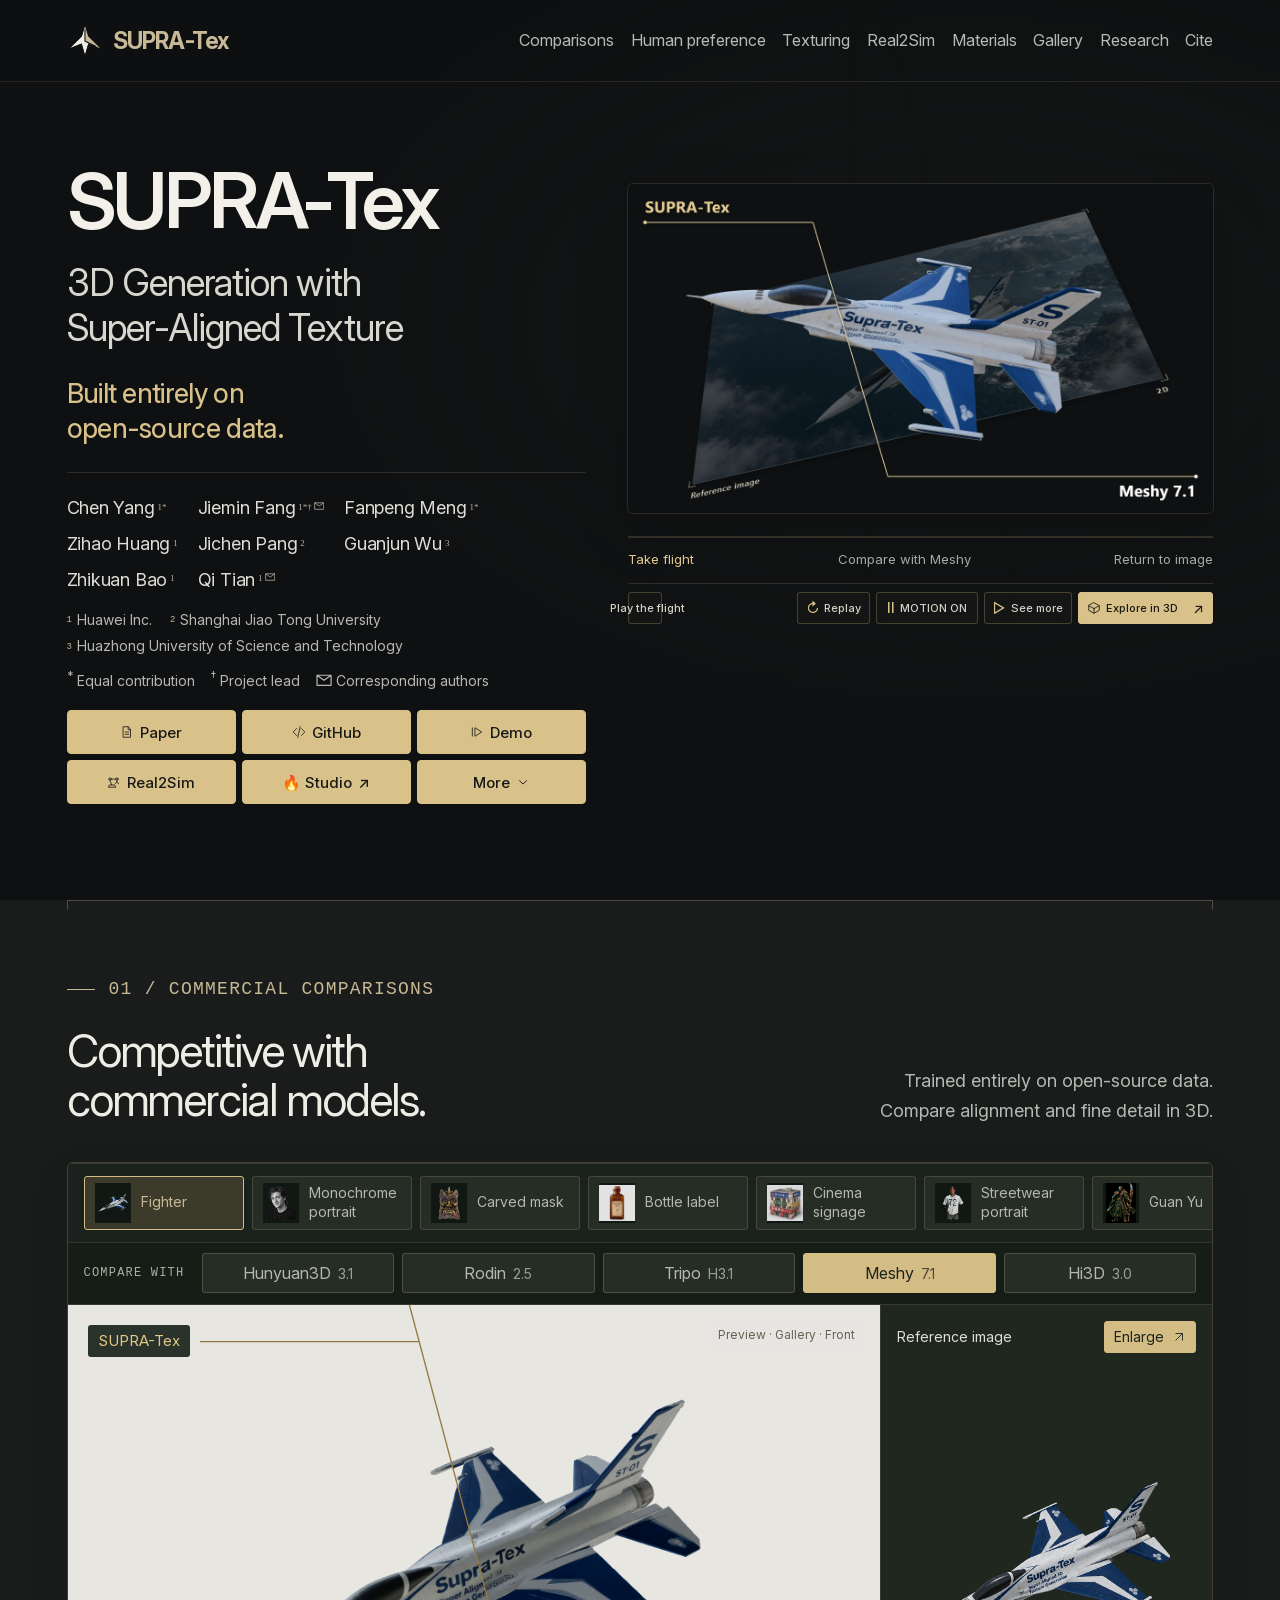
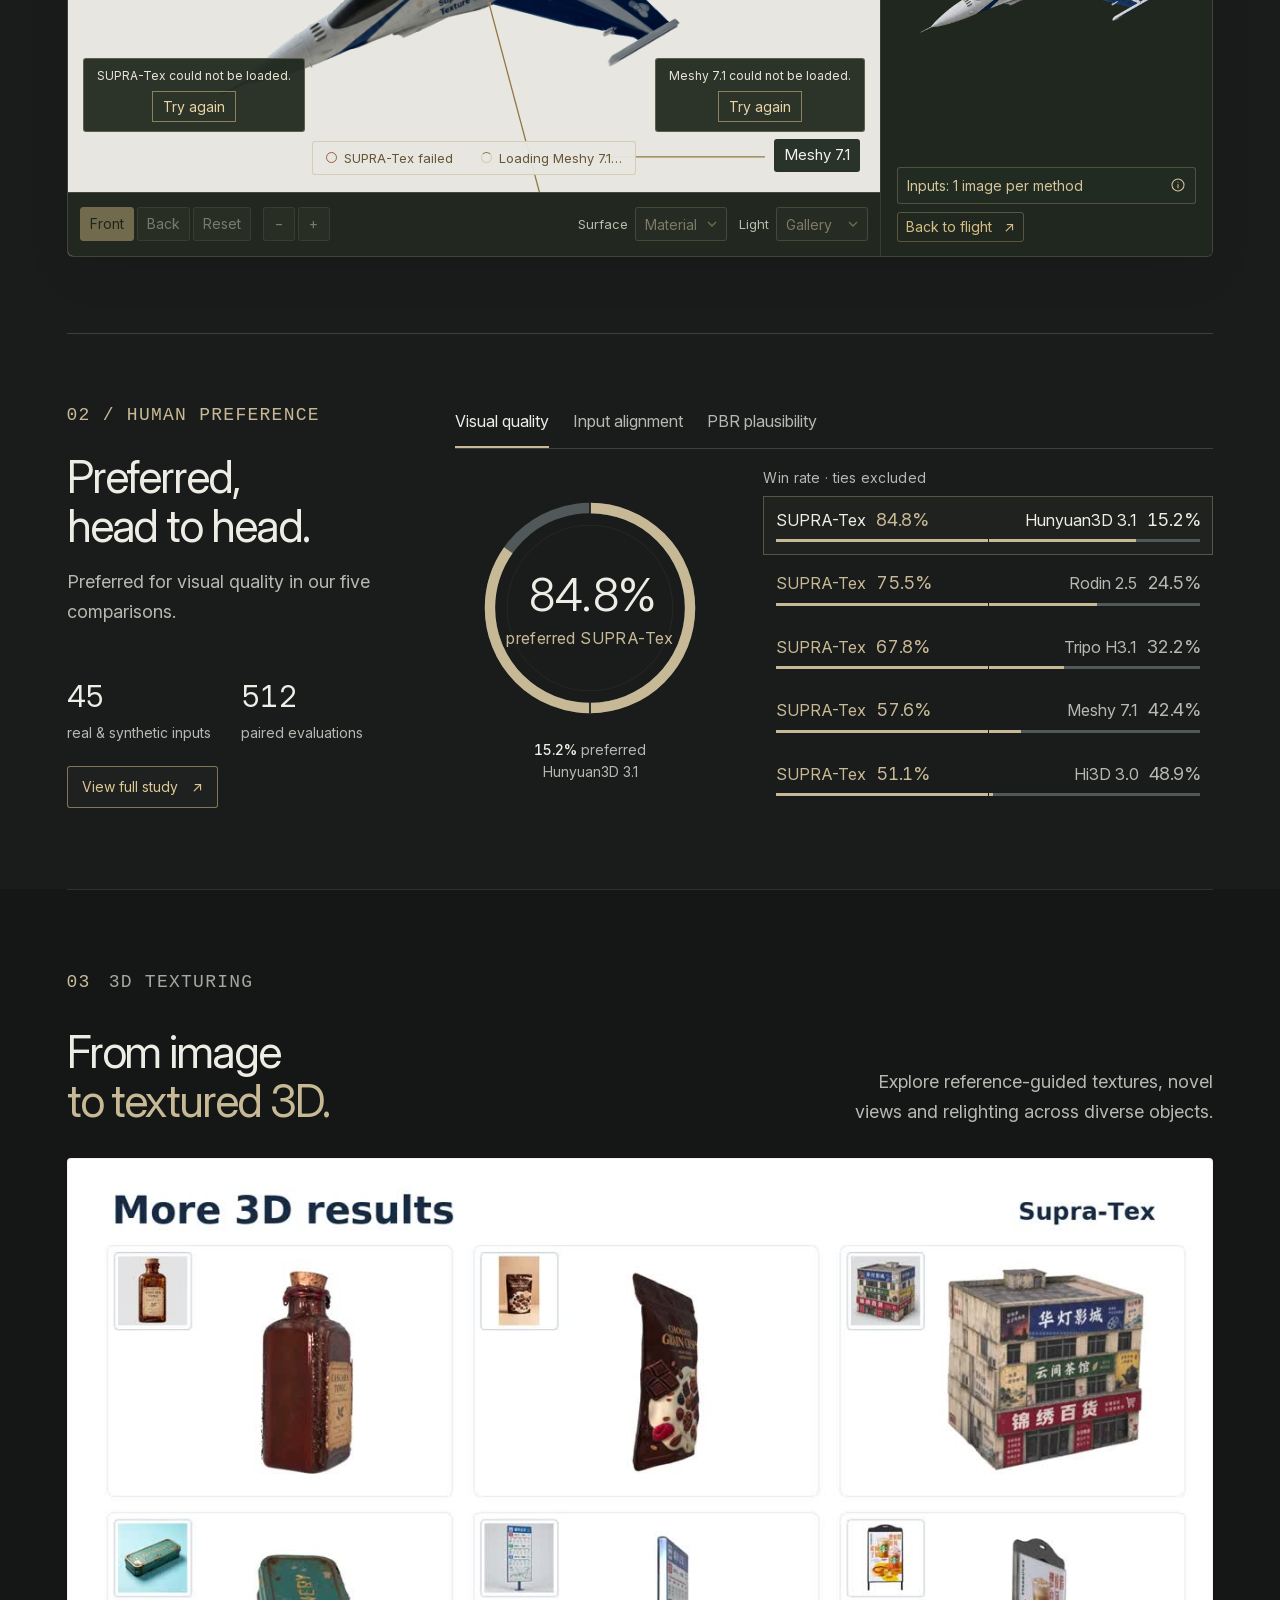
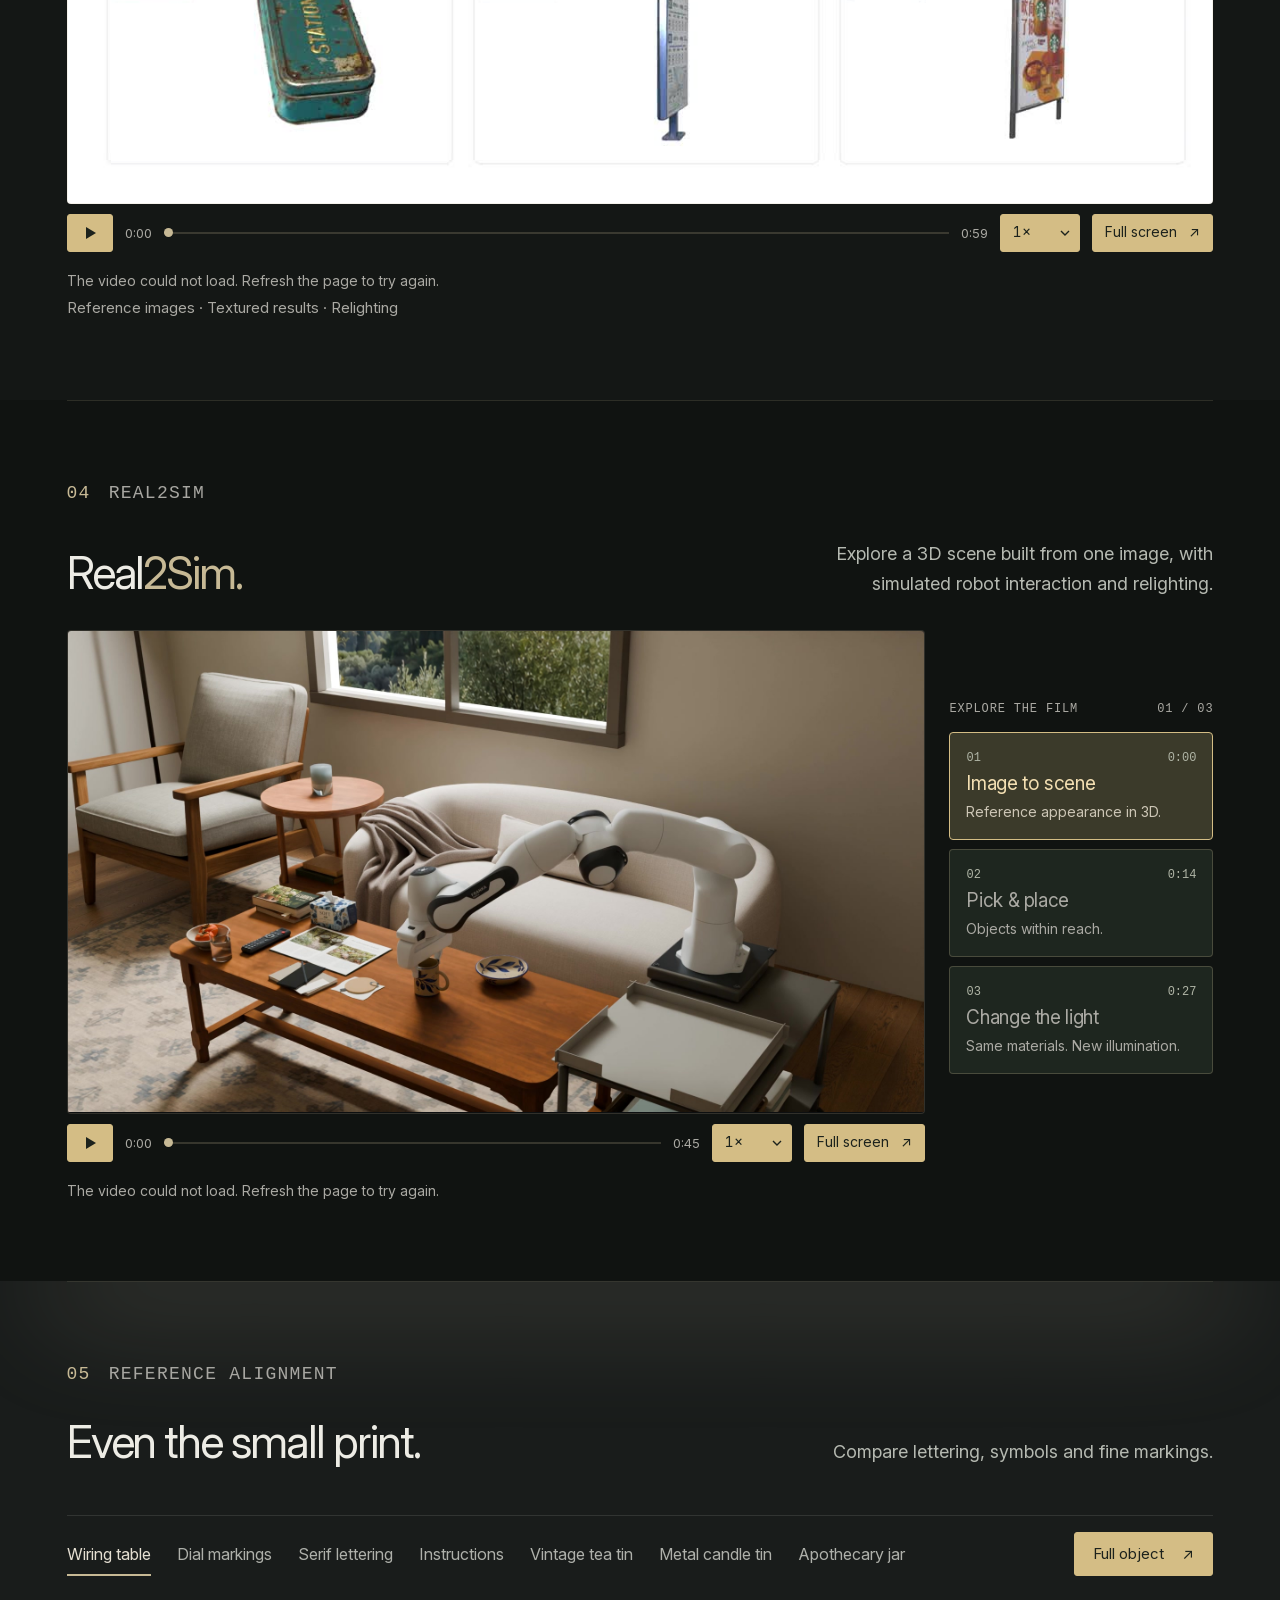
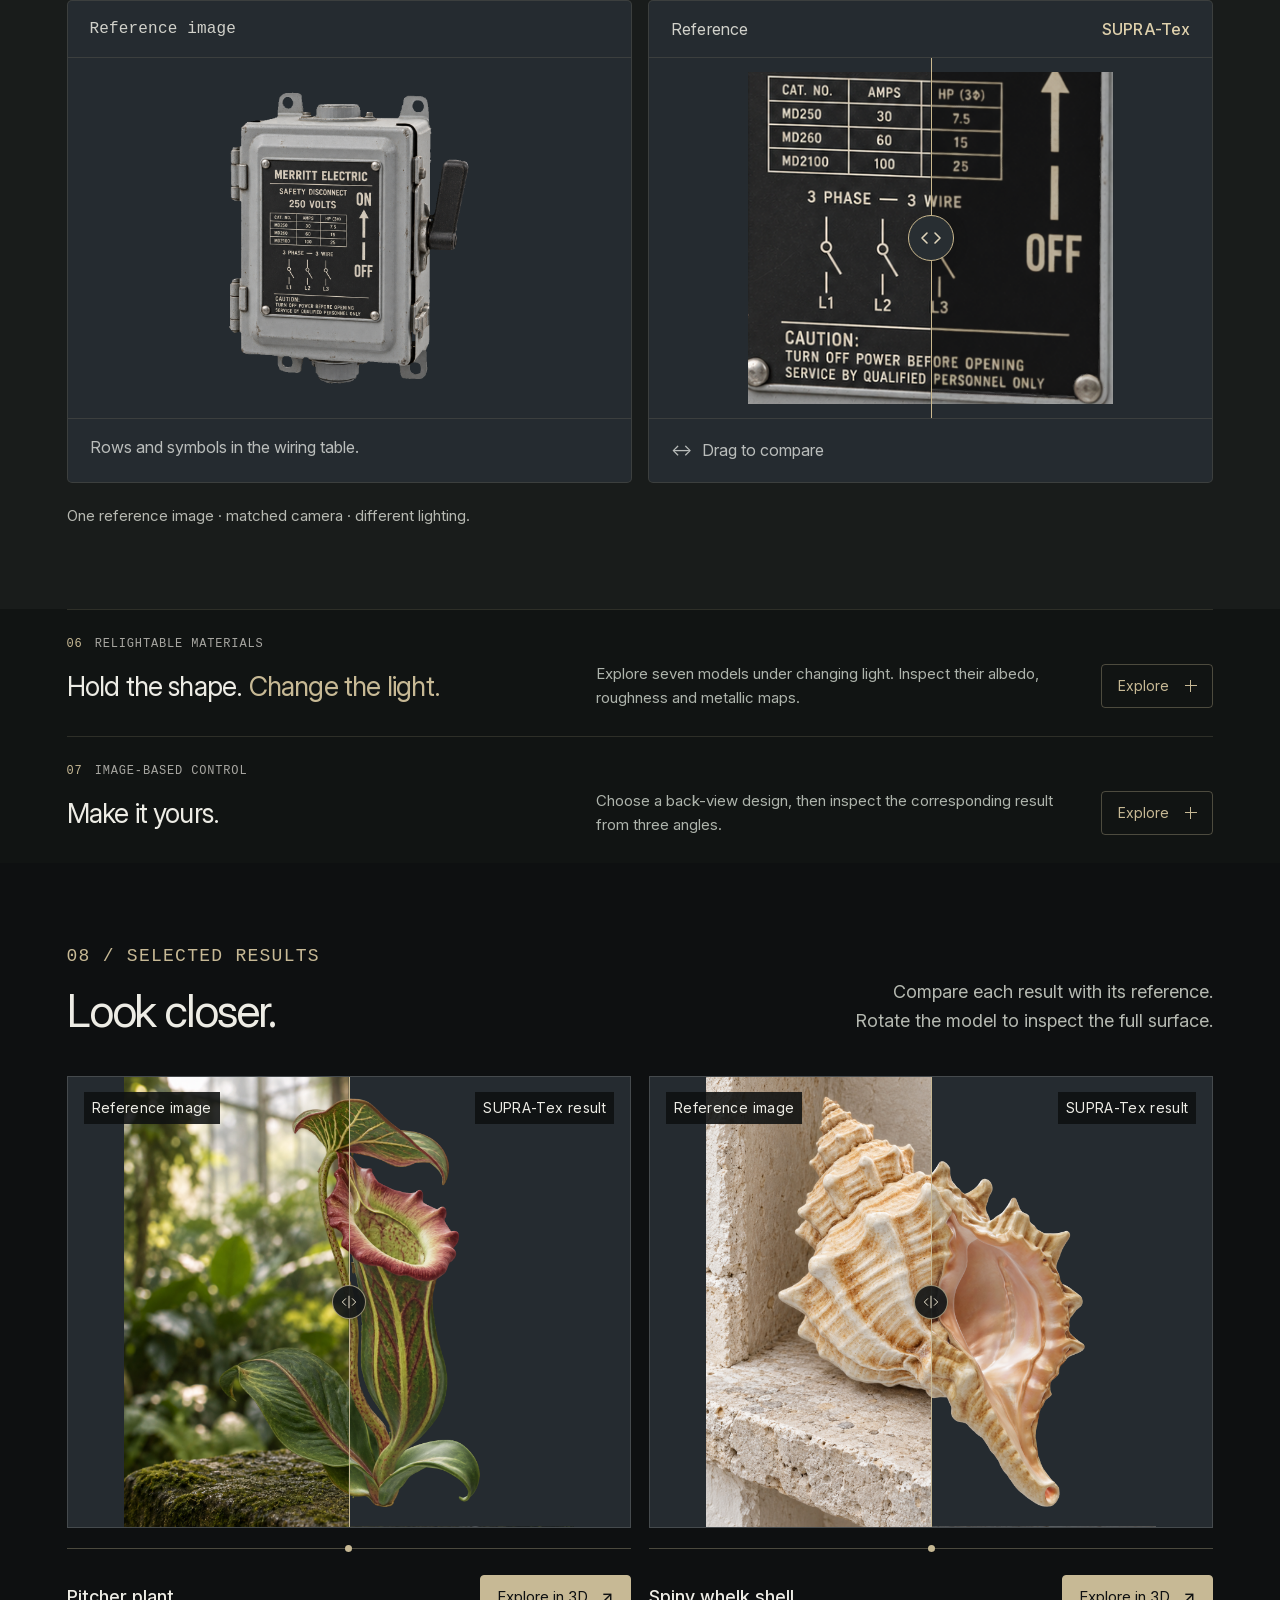
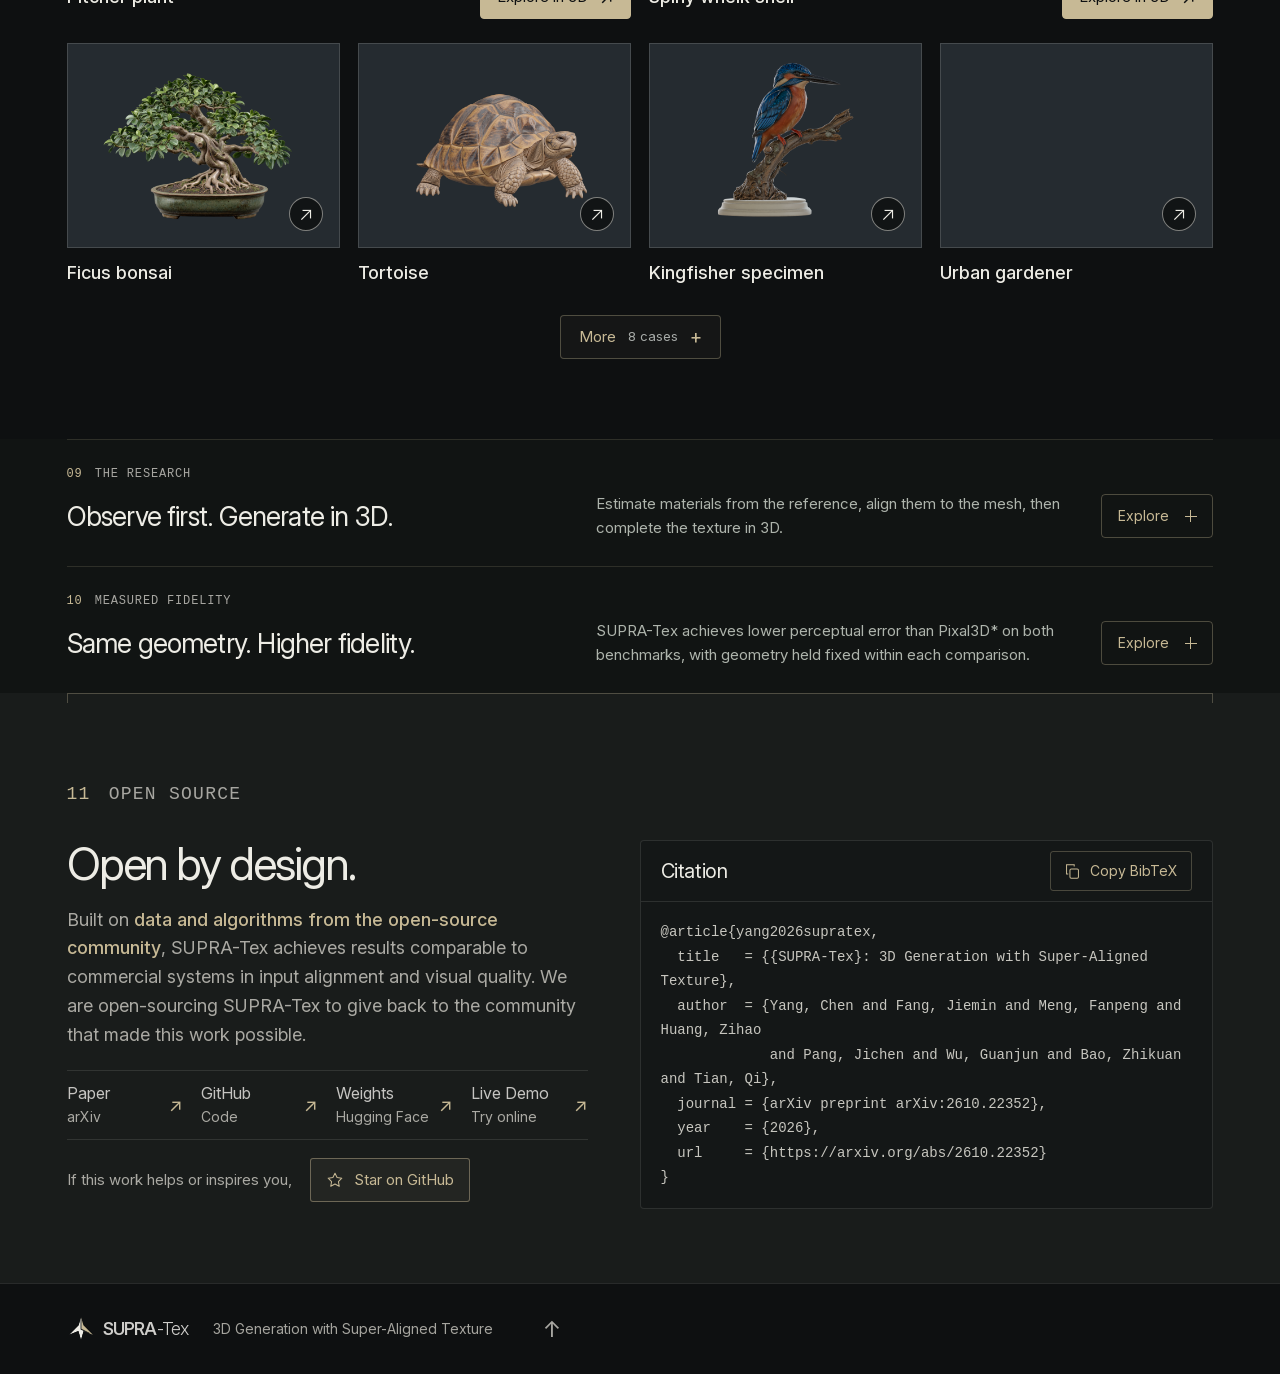
==== index.html @ 2f188f25 "Simplify project navigation and progressively reveal secondary content" ====
<!doctype html>
<html lang="en">
<head>
  <meta charset="utf-8">
  <meta name="viewport" content="width=device-width, initial-scale=1">
  <meta name="theme-color" content="#0e1011">
  <title>SUPRA-Tex: 3D Generation with Super-Aligned Texture</title>
  <meta name="description" content="SUPRA-Tex generates reference-aligned, relightable materials for 3D meshes. Explore interactive results, commercial comparisons and benchmarks.">
  <link rel="canonical" href="https://supra-3d.github.io/supratex/">
  <meta property="og:url" content="https://supra-3d.github.io/supratex/">
  <meta property="og:title" content="SUPRA-Tex: 3D Generation with Super-Aligned Texture">
  <meta property="og:description" content="Reference-aligned 3D textures and relightable materials, built entirely on data from the open-source community.">
  <meta property="og:image" content="assets/hero-aircraft.jpg">
  <link rel="icon" href="favicon.svg" type="image/svg+xml">
  <link rel="preload" href="assets/fonts/inter/InterVariable.woff2" as="font" type="font/woff2" crossorigin>
  <link rel="stylesheet" href="styles.css?v=112">
  <link rel="stylesheet" href="experience.css">
  <link rel="stylesheet" href="emergence.css">
  <link rel="stylesheet" href="observatory.css?v=101">
  <link rel="stylesheet" href="control.css">
  <link rel="stylesheet" href="gallery.css?v=refinement-65">
  <link rel="stylesheet" href="competition.css?v=reference-38">
  <link rel="stylesheet" href="competition-workbench.css?v=refinement-65">
  <link rel="stylesheet" href="v5.css">
  <link rel="stylesheet" href="research-refine.css?v=aligned-static-20261013">
  <link rel="stylesheet" href="preference.css?v=121">
  <link rel="stylesheet" href="secondary-motion.css">
  <link rel="stylesheet" href="readability-showcase.css?v=summary-43">
  <link rel="stylesheet" href="readability-research.css">
  <link rel="stylesheet" href="readability.css">
  <link rel="stylesheet" href="chapter-rhythm.css?v=138">
  <link rel="stylesheet" href="gallery-expansion.css?v=154">
  <link rel="stylesheet" href="detail-evidence.css?v=handle-38.1">
  <link rel="stylesheet" href="evaluation-focus.css?v=fidelity-film-55">
  <link rel="stylesheet" href="hero-controls.css?v=autoplay-60">
  <link rel="stylesheet" href="author-links.css?v=authors-56">
  <link rel="stylesheet" href="showcase-polish.css?v=reference-40">
  <link rel="stylesheet" href="control-compact.css?v=side-views-48">
  <link rel="stylesheet" href="site-refine.css?v=resources-107">
  <link rel="stylesheet" href="citation.css?v=release-compact-61">
  <link rel="stylesheet" href="embodied.css?v=137">
  <link rel="stylesheet" href="desktop-layout-polish.css?v=141">
  <link rel="stylesheet" href="hero-impact.css?v=69">
  <link rel="stylesheet" href="layout-70.css?v=132">
  <link rel="stylesheet" href="chapter-captions.css?v=73">
  <link rel="stylesheet" href="interaction-74.css?v=134">
  <link rel="stylesheet" href="story-75.css?v=uniform-78">
  <link rel="stylesheet" href="clarity-76.css?v=76">
  <link rel="stylesheet" href="hero-layout-77.css?v=continuity-80">
  <link rel="stylesheet" href="hero-video-83.css?v=89">
  <link rel="stylesheet" href="hero-polish-90.css?v=99">
  <link rel="stylesheet" href="comparison-flow-99.css?v=99">
  <link rel="stylesheet" href="mobile-navigation-102.css?v=102">
  <link rel="stylesheet" href="mobile-hero-102.css?v=resources-107">
  <link rel="stylesheet" href="mobile-comparison-102.css?v=102">
  <link rel="stylesheet" href="mobile-sections-102.css?v=154">
  <link rel="stylesheet" href="comparison-compact-103.css?v=113">
  <link rel="stylesheet" href="comparison-reveal-105.css?v=110">
  <link rel="stylesheet" href="readability-111.css?v=142">
  <link rel="stylesheet" href="hero-viewport-134.css?v=156">
  <link rel="stylesheet" href="texturing.css?v=134">
  <link rel="stylesheet" href="section-folds.css?v=153">
  <script defer src="asset-hosting.js?v=120"></script>
<script defer src="asset-binaries.js?v=120"></script>
<script defer src="asset-loader.js?v=120"></script>
<script defer src="section-folds.js?v=153"></script>
<script defer src="transitions.js"></script>
  <script defer src="app.js?v=resources-149"></script>
  <script defer src="experience.js?v=texturing-131"></script>
  <script defer src="hero-motion.js"></script>
  <script defer src="hero-video-83.js?v=99"></script>
  <script defer src="observatory.bundle.js?v=110"></script>
  <script defer src="editorial.js?v=folds-153"></script>
  <script defer src="control.js?v=folds-153"></script>
  <script defer src="gallery.js?v=selected-154"></script>
  <script defer src="competition-models.js?v=115"></script>
  <script defer src="competition.js?v=copy-121"></script>
  <script defer src="comparison-reveal-105.js?v=110"></script>
  <script defer src="competition-workbench.js?v=115"></script>
  <script defer src="competition-film.js?v=99"></script>
  <script defer src="v5.js"></script>
  <script defer src="citation.js?v=citation-44"></script>
  <script defer src="embodied.js?v=137"></script>
  <script defer src="materials-rail.js?v=refinement-65"></script>
  <script defer src="mobile-navigation-102.js?v=102"></script>
</head>
<body>
  <div class="reading-progress" aria-hidden="true"></div>
  <a class="skip-link" href="#gallery">Skip to the gallery</a>
  <header class="site-header">
    <a class="wordmark" href="#top" aria-label="SUPRA-Tex home"><span class="brand-mark" aria-hidden="true"><img src="assets/brand/supra-tex-mark.svg" alt="" width="36" height="36"></span>SUPRA<span class="wordmark-light">-Tex</span></a>
    <button type="button" class="mobile-menu-toggle" id="mobile-menu-toggle" aria-expanded="false" aria-controls="main-navigation" hidden><span>Menu</span><svg viewBox="0 0 20 20" aria-hidden="true"><path d="M3 6h14M3 14h14"/></svg></button>
    <nav id="main-navigation" aria-label="Main navigation"><a href="#competition">Comparisons</a><a href="#human-preference">Human preference</a><a href="#texturing">Texturing</a><a href="#embodied">Real2Sim</a><a href="#materials">Materials</a><a href="#gallery">Gallery</a><a href="#method">Research</a><a href="#citation">Cite</a></nav>
  </header>

  <main>
    <section id="top" class="hero prerender realtime hero-layout-77 hero-video-only">
      <div class="hero-vault" aria-hidden="true"><div class="vault-light"></div><div class="vault-horizon"></div></div>
      <div class="hero-content">
        <div class="hero-intro">
        <h1 id="paper-title" class="reveal supra-title" aria-label="SUPRA-Tex: 3D Generation with Super-Aligned Texture"><span class="title-project">SUPRA-Tex</span><span class="title-research"><span>3D Generation with </span><span>Super-Aligned Texture</span></span></h1>
        <p class="hero-description reveal"><strong class="hero-promise">Built entirely on<br> open-source data.</strong></p>
        </div>
    <section id="paper" class="hero-paper" aria-labelledby="paper-resources-title" tabindex="-1">
      <div class="paper-identity">
        <h2 id="paper-resources-title" class="paper-kicker">AUTHORS &amp; RESOURCES</h2>
        <ul class="paper-authors" aria-label="Paper authors, in publication order">
          <li><a href="https://chensjtu.github.io/" target="_blank" rel="noopener noreferrer" title="* Equal contribution" aria-label="Chen Yang, equal contribution">Chen Yang</a><sup title="* Equal contribution">1*</sup></li>
          <li><a href="https://jaminfong.cn/" target="_blank" rel="noopener noreferrer" title="* Equal contribution; † Project lead; ✉ Corresponding author" aria-label="Jiemin Fang, equal contribution; project lead; corresponding author">Jiemin Fang</a><sup title="* Equal contribution; † Project lead; ✉ Corresponding author">1*†<svg class="paper-corresponding-icon" viewBox="0 0 16 12" role="img" aria-label="Corresponding author"><path d="M1 1h14v10H1zM1 1l7 5 7-5"/></svg></sup></li>
          <li><a href="https://mfp0610.github.io/" target="_blank" rel="noopener noreferrer" title="* Equal contribution" aria-label="Fanpeng Meng, equal contribution">Fanpeng Meng</a><sup title="* Equal contribution">1*</sup></li>
          <li><a href="https://inso-13.github.io/" target="_blank" rel="noopener noreferrer">Zihao Huang</a><sup>1</sup></li>
          <li><a href="#top">Jichen Pang</a><sup>2</sup></li>
          <li><a href="https://wuguanjun0627.github.io/" target="_blank" rel="noopener noreferrer">Guanjun Wu</a><sup>3</sup></li>
          <li><a href="#top">Zhikuan Bao</a><sup>1</sup></li>
          <li><a href="https://www.qitian1987.com/index.html" target="_blank" rel="noopener noreferrer" title="✉ Corresponding author" aria-label="Qi Tian, corresponding author">Qi Tian</a><sup title="✉ Corresponding author">1<svg class="paper-corresponding-icon" viewBox="0 0 16 12" role="img" aria-label="Corresponding author"><path d="M1 1h14v10H1zM1 1l7 5 7-5"/></svg></sup></li>
        </ul>
      </div>
      <ol class="paper-affiliations" aria-label="Author affiliations">
        <li><sup>1</sup><span>Huawei Inc.</span></li>
        <li><sup>2</sup><span>Shanghai Jiao Tong University</span></li>
        <li><sup>3</sup><span>Huazhong University of Science and Technology</span></li>
      </ol>
      <p class="paper-author-notes"><span><sup>*</sup> Equal contribution</span><span><sup>†</sup> Project lead</span><span><svg class="paper-corresponding-icon" viewBox="0 0 16 12" aria-hidden="true"><path d="M1 1h14v10H1zM1 1l7 5 7-5"/></svg> Corresponding authors</span></p>
      <div class="paper-resources" role="group" aria-label="Project links">
        <a class="paper-resource" href="https://arxiv.org/abs/2610.22352" data-resource="paper" target="_blank" rel="noopener noreferrer" aria-label="Read the SUPRA-Tex paper on arXiv">
          <svg viewBox="0 0 24 24" aria-hidden="true"><path d="M6 3h8l4 4v14H6zM14 3v5h4M9 12h6M9 16h6"/></svg>
          <span class="paper-resource-name">Paper</span>
        </a>
        <a class="paper-resource" href="https://github.com/Supra-3D/supra-tex" data-resource="code" target="_blank" rel="noopener noreferrer" aria-label="SUPRA-Tex GitHub repository">
          <svg viewBox="0 0 24 24" aria-hidden="true"><path d="m8 6-6 6 6 6M16 6l6 6-6 6M14 3l-4 18"/></svg>
          <span class="paper-resource-name">GitHub</span>
        </a>
        <a class="paper-resource" href="https://huggingface.co/spaces/UniLat3D/Supra-Tex" data-resource="demo" target="_blank" rel="noopener noreferrer" aria-label="Hugging Face online demo">
          <svg viewBox="0 0 24 24" aria-hidden="true"><path d="m9 5 11 7-11 7zM4 5v14"/></svg>
          <span class="paper-resource-name">Demo</span>
        </a>
        <a class="paper-resource hero-embodied-button" href="#embodied"><svg viewBox="0 0 24 24" aria-hidden="true" stroke-linecap="round" stroke-linejoin="round"><path d="M3 21h12l-2-4H5zM8 17 5 9M7 7h8M17 9v3m0 0-3 3m3-3 3 3"/><circle cx="5" cy="7" r="2"/><circle cx="17" cy="7" r="2"/></svg><span class="paper-resource-name">Real2Sim</span></a>
        <a class="paper-resource hero-studio-button" href="studio/studio.html"><span class="paper-resource-name">🔥 Studio</span><span aria-hidden="true">↗</span></a>
        <details class="paper-more">
          <summary class="paper-resource paper-more-toggle">More <svg viewBox="0 0 20 20" aria-hidden="true"><path d="m5 8 5 5 5-5"/></svg></summary>
          <div class="paper-more-menu" role="group" aria-label="More project resources">
            <a class="paper-resource" href="https://youtu.be/3VoaL-YxLMc" data-resource="video" target="_blank" rel="noopener noreferrer" aria-label="Watch the SUPRA-Tex promotional video on YouTube">
              <svg viewBox="0 0 24 24" aria-hidden="true"><rect x="2" y="5" width="20" height="14" rx="4"/><path d="m10 9 6 3-6 3z"/></svg>
              <span class="paper-resource-name">Video</span>
            </a>
            <a class="paper-resource" href="https://huggingface.co/supra3d/supra-tex" data-resource="models" target="_blank" rel="noopener noreferrer" aria-label="SUPRA-Tex model weights on Hugging Face">
              <svg viewBox="0 0 24 24" aria-hidden="true"><path d="m12 2 9 5v10l-9 5-9-5V7zm0 10 9-5M12 12 3 7M12 12v10M7.5 4.5l9 5"/></svg>
              <span class="paper-resource-name">Weights</span>
            </a>
          </div>
        </details>
      </div>
    </section>
      </div>
      <div class="emergence-stage" aria-label="An image becoming a reference-aligned 3D aircraft">
        <div class="scene-light" aria-hidden="true"></div>
        <div class="hero-film-frame"><video id="hero-film" muted loop playsinline preload="auto" poster="assets/hero-story-99-start.webp" aria-label="A single-image SUPRA-Tex fighter takes flight, compares with Meshy 7.1 through a diagonal wipe and enlarged lettering, then returns to its reference image."></video></div>
        <div id="hero-model" class="model-mount" hidden aria-hidden="true"></div><span id="hero-render-status" hidden aria-hidden="true"></span>
        <div class="scene-controls">
          <div class="scene-timeline" id="hero-story-progress" role="progressbar" aria-label="Aircraft story progress" aria-valuemin="0" aria-valuemax="22" aria-valuenow="0"><span class="scene-track" aria-hidden="true"><i></i></span></div>
          <div class="scene-chapters"><span data-story="flight" class="active">Take flight</span><span data-story="comparison">Compare with Meshy</span><span data-story="return">Return to image</span></div>
          <div class="hero-footer"><div class="scene-caption"><span id="scene-phase">Start with a reference image.</span><button id="hero-play-prompt" type="button" title="Play the flight" aria-label="Play the aircraft animation" hidden><svg viewBox="0 0 20 20" aria-hidden="true"><path d="m7 4 9 6-9 6Z"/></svg>Play the flight</button></div><button class="hero-replay" type="button" id="replay-hero" aria-label="Replay transformation"><span aria-hidden="true">↻</span>Replay</button><button id="motion-toggle" aria-label="Pause visual motion" aria-pressed="false"><span aria-hidden="true">Ⅱ</span> MOTION ON</button><button type="button" id="hero-see-more" aria-label="See more commercial comparisons" aria-haspopup="dialog" aria-controls="comparison-film-dialog"><span aria-hidden="true">▷</span>See more</button><div class="hero-live-controls"><button id="hero-explore">Explore in 3D <span aria-hidden="true">↗</span></button></div></div>
        </div>
      </div>
    </section>



    



<section id="competition" class="comp-refined" aria-labelledby="competition-title" aria-busy="true">
  <div class="comp-kicker">01 / COMMERCIAL COMPARISONS</div>
  <div class="comp-heading chapter-heading" id="comparison-3d" tabindex="-1">
    <h2 id="competition-title">Competitive with<br>commercial models.</h2>
    <p class="chapter-caption"><span>Trained entirely on open-source data.</span><span>Compare alignment and fine detail in 3D.</span></p>
  </div>

  <div class="comp-workbench" data-comp-workbench data-mode="3d" data-comp-case="fighter" aria-label="Diagonal 3D comparison">
    <div class="comp-case-tabs" role="group" aria-label="Comparison case">
      <button type="button" data-competition-case="fighter" aria-pressed="true"><img src="assets/competition/aligned/fighter-reference.webp" alt="" width="80" height="80" loading="lazy"><span class="comp-case-name">Fighter</span></button>
      <button type="button" data-competition-case="portrait" aria-pressed="false"><img src="assets/competition/aligned/portrait-reference.webp" alt="" width="80" height="80" loading="lazy"><span class="comp-case-name">Monochrome portrait</span></button>
      <button type="button" data-competition-case="carved-mask" aria-pressed="false"><img src="assets/competition/aligned/carved-mask-reference.webp" alt="" width="80" height="80" loading="lazy"><span class="comp-case-name">Carved mask</span></button>
      <button type="button" data-competition-case="tonic" aria-pressed="false"><img src="assets/competition/aligned/tonic-reference.webp" alt="" width="80" height="80" loading="lazy"><span class="comp-case-name">Bottle label</span></button>
      <button type="button" data-competition-case="cinema" aria-pressed="false"><img src="assets/competition/aligned/cinema-reference.webp" alt="" width="80" height="80" loading="lazy"><span class="comp-case-name">Cinema signage</span></button>
      <button type="button" data-competition-case="streetwear" aria-pressed="false"><img src="assets/competition/aligned/streetwear-reference.webp" alt="" width="80" height="80" loading="lazy"><span class="comp-case-name">Streetwear portrait</span></button>
      <button type="button" data-competition-case="guanyu" aria-pressed="false"><img src="assets/competition/aligned/guanyu-reference.webp" alt="" width="80" height="80" loading="lazy"><span class="comp-case-name">Guan Yu</span></button>
    </div>
        <div class="comp-system-rail" role="group" aria-label="Commercial method"><span class="comp-system-label">COMPARE WITH</span>
          <button type="button" data-comp-method="hunyuan" aria-pressed="false">Hunyuan3D<span>3.1</span></button>
          <button type="button" data-comp-method="rodin" aria-pressed="false">Rodin<span>2.5</span></button>
          <button type="button" data-comp-method="tripo" aria-pressed="false">Tripo<span>H3.1</span></button>
          <button type="button" data-comp-method="meshy" aria-pressed="true">Meshy<span>7.1</span></button>
          <button type="button" data-comp-method="hi3d" aria-pressed="false">Hi3D<span>3.0</span></button>
        </div>
    <div class="comp-workbench-body">
      <div class="comp-results">
        <div class="comp-pair" data-comp-pair id="comp-result-pair">
          <div class="comp-pane" data-comp-pane="left" data-status="idle">
            <div class="comp-live-mount" data-competition-3d-mount></div><div class="comp-stage-status" data-comp-status="left" role="status" hidden><p>Loading 3D…</p><button type="button" data-comp-retry="left" hidden>Try again</button></div>
          </div>
          <div class="comp-pane" data-comp-pane="right" data-status="idle">
            <div class="comp-live-mount" data-competition-3d-comparator-mount></div><div class="comp-stage-status" data-comp-status="right" role="status" hidden><p>Loading 3D…</p><button type="button" data-comp-retry="right" hidden>Try again</button></div>
          </div>
          <svg class="comp-diagonal" viewBox="0 0 100 100" preserveAspectRatio="none" aria-hidden="true"><line data-comp-split-line x1="42" y1="0" x2="58" y2="100"/><path data-comp-leader="left"/><path data-comp-leader="right"/></svg>
          <span class="comp-stage-label is-supra">SUPRA-Tex</span><span class="comp-stage-label is-commercial" data-comp-method-name>Meshy 7.1</span>
          <button type="button" class="comp-split-handle" data-comp-split-handle role="slider" aria-label="Compare SUPRA-Tex and the commercial result" aria-valuemin="0" aria-valuemax="100" aria-valuenow="50" aria-orientation="horizontal" aria-controls="comp-result-pair"><svg viewBox="0 0 24 18" aria-hidden="true"><path d="m8 4-5 5 5 5m8-10 5 5-5 5"/></svg><span>Drag to compare</span></button>
          <span class="comp-gesture">Drag to rotate · Scroll to zoom</span>
        </div>
        <div class="comp-workbench-strip" data-comp-tools aria-label="Comparison controls">
          <div class="comp-camera-controls"><div role="group" aria-label="Shared view"><button type="button" data-comp-view="front" aria-pressed="true">Front</button><button type="button" data-comp-view="back" aria-pressed="false">Back</button><button type="button" data-comp-reset>Reset</button></div><div role="group" aria-label="Zoom both models"><button type="button" data-comp-zoom="0.88" aria-label="Zoom out">−</button><button type="button" data-comp-zoom="1.13" aria-label="Zoom in">+</button></div></div>
          <div class="comp-display-controls">
            <label class="comp-select-control"><span>Surface</span><select data-comp-surface-select aria-label="Surface"><option value="pbr">Material</option><option value="albedo">Albedo</option></select></label>
            <label class="comp-select-control"><span>Light</span><select data-comp-light-select aria-label="Light"><option value="hall" data-comp-light="hall" selected>Gallery</option><option value="room" data-comp-light="room">Window</option><option value="neutral" data-comp-light="neutral">Neutral</option><option value="product" data-comp-light="product">Studio</option></select></label>
          </div>
        </div>
      </div>
      <aside class="comp-sidebar" aria-label="Reference image and input setup">
        <button type="button" class="comp-source-card" data-comp-reference-open aria-label="Enlarge original reference: Fighter" aria-haspopup="dialog" aria-controls="comp-reference-dialog"><span class="comp-reference-heading"><span>Reference image</span><span class="comp-source-caption">Enlarge <svg viewBox="0 0 20 20" aria-hidden="true"><path d="M5 15 15 5M5 5h10v10"/></svg></span></span><span class="comp-source-image"><img data-comp-reference-thumb src="assets/competition/aligned/fighter-reference.webp" width="1254" height="1254" alt="Original fighter reference image" loading="lazy" decoding="async"></span></button>
        <div class="comp-input-footer">
          <details class="comp-input-details"><summary><span data-comp-input-label>Inputs: 1 image per method</span><svg viewBox="0 0 20 20" aria-hidden="true"><circle cx="10" cy="10" r="7.5"/><path d="M10 9v5M10 5.8v1"/></svg></summary><p data-comp-input-description>Each method uses the same single reference image and generates its own geometry.</p></details>
          <button type="button" class="comp-back-flight" data-comp-back-flight>Back to flight <span aria-hidden="true">↗</span></button>
        </div>
      </aside>
    </div>
<p class="comp-workbench-feedback" data-comp-feedback role="status" aria-live="polite" hidden></p>
  </div>
  <dialog id="comparison-film-dialog" class="comp-film-dialog" aria-labelledby="comparison-film-title">
    <header class="comp-film-dialog-header"><h2 id="comparison-film-title">Commercial comparisons</h2><button type="button" data-comp-film-close aria-label="Close commercial comparison video" autofocus><svg viewBox="0 0 24 24" aria-hidden="true"><path d="m6 6 12 12M6 18 18 6"/></svg></button></header>
  <div class="competition-film" aria-label="Five commercial systems, compared in motion">
    <div class="comp-film-player" data-comp-film-player>
      <div class="comp-film-heading"><span>SUPRA-Tex <small>Ours</small></span><span data-comp-film-method>Meshy 7.1</span></div>
      <video id="comp-film" controls muted playsinline loop preload="none" poster="assets/competition/five-methods-poster.webp" data-src="assets/competition/five-methods.mp4" aria-label="SUPRA-Tex on the left compared with five commercial models on the right"></video>
      <div class="comp-film-controls" data-comp-film-controls hidden>
        <button type="button" class="comp-film-play" data-comp-film-play aria-label="Play commercial comparison"><span class="play-icon" aria-hidden="true">▶</span><span class="pause-icon" aria-hidden="true">Ⅱ</span></button>
        <span data-comp-film-current>0:00</span><input type="range" min="0" max="36.666667" step="0.05" value="0" data-comp-film-seek aria-label="Seek commercial comparison"><span data-comp-film-duration>0:36</span>
        <button type="button" data-comp-film-fullscreen aria-label="Watch commercial comparison fullscreen"><span data-fullscreen-label>Full screen</span><span aria-hidden="true">↗</span></button>
        <button type="button" data-comp-film-explore aria-label="Explore the Meshy 7.1 fighter comparison in 3D">Explore in 3D <span aria-hidden="true">↗</span></button>
      </div>
      <p data-comp-film-status role="status" hidden></p>
    </div>
    <div class="comp-film-chapters" role="group" aria-label="Video comparison chapters">
      <button type="button" data-comp-film-chapter="0.000000" data-method-name="Meshy 7.1" data-film-method="meshy" aria-current="true"><span>01</span>Meshy 7.1</button>
      <button type="button" data-comp-film-chapter="7.333333" data-method-name="Hunyuan3D 3.1" data-film-method="hunyuan"><span>02</span>Hunyuan3D 3.1</button>
      <button type="button" data-comp-film-chapter="14.666667" data-method-name="Tripo H3.1" data-film-method="tripo"><span>03</span>Tripo H3.1</button>
      <button type="button" data-comp-film-chapter="22.000000" data-method-name="Hi3D 3.0" data-film-method="hi3d"><span>04</span>Hi3D 3.0</button>
      <button type="button" data-comp-film-chapter="29.333333" data-method-name="Rodin 2.5" data-film-method="rodin"><span>05</span>Rodin 2.5</button>
    </div><span data-comp-film-phase hidden>01 / 05</span>
  </div>
  </dialog>
  <dialog id="comp-reference-dialog" class="comp-reference-dialog" data-comp-reference-dialog aria-labelledby="comp-reference-title">
    <header><div><p>Original reference</p><h3 id="comp-reference-title">Fighter</h3></div><button type="button" data-comp-reference-close aria-label="Close reference"><svg viewBox="0 0 24 24" aria-hidden="true"><path d="m6 6 12 12M6 18 18 6"/></svg></button></header>
    <img data-comp-reference-image src="assets/competition/aligned/fighter-reference.webp" alt="Original fighter reference image" width="1254" height="1254" loading="lazy" decoding="async">
  </dialog>

  <div class="comp-study" id="human-preference">
    <div class="comp-study-intro">
      <div class="comp-study-kicker">02 / HUMAN PREFERENCE</div>
      <h3>Preferred,<br>head to head.</h3>
      <p class="comp-study-summary" id="comp-study-summary" data-competition-chart-note aria-live="polite" aria-atomic="true">Preferred for visual quality in our five comparisons.</p>
      <div class="comp-study-scale"><div><strong>45</strong><span>real &amp; synthetic inputs</span></div><div><strong>512</strong><span>paired evaluations</span></div></div>
      <a class="comp-study-link" href="#evidence-tab-human">View full study <span aria-hidden="true">↗</span></a>
    </div>
    <div class="comp-study-data">
      <div class="comp-metric-tabs" role="tablist" aria-label="Human preference criterion">
        <button id="competition-metric-quality" role="tab" aria-selected="true" aria-controls="competition-chart" data-competition-metric="quality">Visual quality</button>
        <button id="competition-metric-alignment" role="tab" aria-selected="false" aria-controls="competition-chart" tabindex="-1" data-competition-metric="alignment">Input alignment</button>
        <button id="competition-metric-pbr" role="tab" aria-selected="false" aria-controls="competition-chart" tabindex="-1" data-competition-metric="pbr">PBR plausibility</button>
      </div>
      <div class="comp-chart" id="competition-chart" role="tabpanel" aria-labelledby="competition-metric-quality" aria-describedby="comp-study-summary" tabindex="0">
        <div class="preference-explorer">
          <figure class="preference-dial" id="preference-dial" role="img" aria-label="Visual quality, non-tied votes: 84.8% preferred SUPRA-Tex; 15.2% preferred Hunyuan3D 3.1.">
            <div class="preference-ring" aria-hidden="true">
              <svg viewBox="0 0 200 200"><circle class="preference-track" cx="100" cy="100" r="87"/><circle class="preference-inner" cx="100" cy="100" r="72"/><circle class="preference-arc" cx="100" cy="100" r="87" pathLength="100" stroke-dasharray="84.8 100"/><path class="preference-tick" d="M100 8v10M100 182v10"/></svg>
              <div class="preference-center"><strong data-preference-value>84.8%</strong><span>preferred SUPRA-Tex</span></div>
            </div>
            <figcaption aria-hidden="true"><strong data-preference-rival-value>15.2%</strong> preferred<br><span data-preference-rival>Hunyuan3D 3.1</span></figcaption>
          </figure>
          <div class="preference-comparisons">
            <div class="preference-list-head"><span>Win rate · ties excluded</span></div>
            <ul class="preference-list" aria-label="Compare human preference against each system">
              <li><button class="preference-choice" type="button" data-preference-method="hunyuan" aria-pressed="true" aria-controls="preference-dial" style="--comp-score:84.8%" aria-label="Non-tied visual-quality votes: 84.8% preferred SUPRA-Tex; 15.2% preferred Hunyuan3D 3.1.">
                <span class="preference-choice-side preference-choice-supra"><span class="preference-choice-name">SUPRA-Tex</span><strong class="comp-supra-value">84.8%</strong></span><span class="preference-choice-side preference-choice-rival"><span class="preference-choice-name">Hunyuan3D 3.1</span><strong class="comp-rival-value">15.2%</strong></span><span class="preference-mini-track" aria-hidden="true"></span>
              </button></li>
              <li><button class="preference-choice" type="button" data-preference-method="rodin" aria-pressed="false" aria-controls="preference-dial" style="--comp-score:75.5%" aria-label="Non-tied visual-quality votes: 75.5% preferred SUPRA-Tex; 24.5% preferred Rodin 2.5.">
                <span class="preference-choice-side preference-choice-supra"><span class="preference-choice-name">SUPRA-Tex</span><strong class="comp-supra-value">75.5%</strong></span><span class="preference-choice-side preference-choice-rival"><span class="preference-choice-name">Rodin 2.5</span><strong class="comp-rival-value">24.5%</strong></span><span class="preference-mini-track" aria-hidden="true"></span>
              </button></li>
              <li><button class="preference-choice" type="button" data-preference-method="tripo" aria-pressed="false" aria-controls="preference-dial" style="--comp-score:67.8%" aria-label="Non-tied visual-quality votes: 67.8% preferred SUPRA-Tex; 32.2% preferred Tripo H3.1.">
                <span class="preference-choice-side preference-choice-supra"><span class="preference-choice-name">SUPRA-Tex</span><strong class="comp-supra-value">67.8%</strong></span><span class="preference-choice-side preference-choice-rival"><span class="preference-choice-name">Tripo H3.1</span><strong class="comp-rival-value">32.2%</strong></span><span class="preference-mini-track" aria-hidden="true"></span>
              </button></li>
              <li><button class="preference-choice" type="button" data-preference-method="meshy" aria-pressed="false" aria-controls="preference-dial" style="--comp-score:57.6%" aria-label="Non-tied visual-quality votes: 57.6% preferred SUPRA-Tex; 42.4% preferred Meshy 7.1.">
                <span class="preference-choice-side preference-choice-supra"><span class="preference-choice-name">SUPRA-Tex</span><strong class="comp-supra-value">57.6%</strong></span><span class="preference-choice-side preference-choice-rival"><span class="preference-choice-name">Meshy 7.1</span><strong class="comp-rival-value">42.4%</strong></span><span class="preference-mini-track" aria-hidden="true"></span>
              </button></li>
              <li><button class="preference-choice" type="button" data-preference-method="hi3d" aria-pressed="false" aria-controls="preference-dial" style="--comp-score:51.1%" aria-label="Non-tied visual-quality votes: 51.1% preferred SUPRA-Tex; 48.9% preferred Hi3D 3.0.">
                <span class="preference-choice-side preference-choice-supra"><span class="preference-choice-name">SUPRA-Tex</span><strong class="comp-supra-value">51.1%</strong></span><span class="preference-choice-side preference-choice-rival"><span class="preference-choice-name">Hi3D 3.0</span><strong class="comp-rival-value">48.9%</strong></span><span class="preference-mini-track" aria-hidden="true"></span>
              </button></li>
            </ul>
          </div>
        </div>
      </div>
    </div>
  </div>
</section>

    <section id="texturing" class="texturing-section section-pad" aria-labelledby="texturing-heading">
      <div class="section-index"><span>03</span> 3D TEXTURING</div>
      <div class="texturing-heading chapter-heading">
        <h2 id="texturing-heading">From image<br><span class="soft-gold">to textured 3D.</span></h2>
        <p class="chapter-caption">Explore reference-guided textures, novel views and relighting across diverse objects.</p>
      </div>
      <figure class="texturing-film">
        <div class="embodied-player" data-embodied-player data-film-label="multi-case demonstration" data-film-autoplay="true">
          <video id="texturing-film" controls muted playsinline preload="none" poster="assets/texturing/multi-case-poster.jpg" width="1920" height="1080" aria-label="SUPRA-Tex multi-case demonstration: reference images, textured 3D objects, novel views and relighting" aria-describedby="texturing-caption" src="assets/texturing/multi-case.mp4">
            <a href="assets/texturing/multi-case.mp4">Watch the SUPRA-Tex multi-case demonstration</a>
          </video>
          <div class="embodied-controls" data-embodied-controls hidden>
            <button type="button" data-embodied-play aria-label="Play multi-case demonstration" aria-controls="texturing-film"><svg viewBox="0 0 20 20" aria-hidden="true"><path class="embodied-play-icon" d="m6 4 10 6-10 6Z"/><path class="embodied-pause-icon" d="M6 4h2v12H6zm6 0h2v12h-2z"/></svg></button>
            <span class="embodied-time" data-embodied-current>0:00</span>
            <input data-embodied-seek type="range" min="0" max="59" step="0.1" value="0" aria-label="Multi-case demonstration playback position" aria-valuetext="0 minutes 0 seconds">
            <span class="embodied-time" data-embodied-duration>0:59</span>
            <select data-embodied-speed aria-label="Multi-case demonstration playback speed" aria-controls="texturing-film" title="Playback speed">
              <option value="0.5">0.5×</option>
              <option value="0.75">0.75×</option>
              <option value="1" selected>1×</option>
              <option value="1.25">1.25×</option>
              <option value="1.5">1.5×</option>
              <option value="2">2×</option>
            </select>
            <button type="button" data-embodied-fullscreen aria-label="Watch multi-case demonstration fullscreen"><span data-fullscreen-label>Full screen</span><span aria-hidden="true">↗</span></button>
          </div>
          <p class="embodied-status" data-embodied-status role="status" hidden></p>
        </div>
        <figcaption id="texturing-caption">Reference images · Textured results · Relighting</figcaption>
      </figure>
    </section>

    <section id="embodied" class="embodied-section section-pad" aria-labelledby="embodied-heading">
      <div class="section-index"><span>04</span> REAL2SIM</div>
      <div class="embodied-heading chapter-heading">
        <h2 id="embodied-heading">Real<span class="soft-gold">2Sim.</span></h2>
        <p class="chapter-caption">Explore a 3D scene built from one image, with simulated robot interaction and relighting.</p>
      </div>
      <div class="embodied-workspace">
        <div class="embodied-player" data-embodied-player>
          <video id="embodied-film" controls muted loop playsinline preload="none" poster="assets/embodied/scene-poster.jpg" width="1920" height="1080" aria-label="From a reference image to a 3D living room, with a robot arm moving a mug and a plate under different lighting" data-src="assets/embodied/scene-interaction.mp4"></video>
          <div class="embodied-controls" data-embodied-controls hidden>
            <button type="button" data-embodied-play aria-label="Play scene demonstration" aria-controls="embodied-film"><svg viewBox="0 0 20 20" aria-hidden="true"><path class="embodied-play-icon" d="m6 4 10 6-10 6Z"/><path class="embodied-pause-icon" d="M6 4h2v12H6zm6 0h2v12h-2z"/></svg></button>
            <span class="embodied-time" data-embodied-current>0:00</span>
            <input data-embodied-seek type="range" min="0" max="45.542" step="0.1" value="0" aria-label="Scene demonstration playback position" aria-valuetext="0 minutes 0 seconds">
            <span class="embodied-time" data-embodied-duration>0:45</span>
            <select data-embodied-speed aria-label="Scene demonstration playback speed" aria-controls="embodied-film" title="Playback speed">
              <option value="0.5">0.5×</option>
              <option value="0.75">0.75×</option>
              <option value="1" selected>1×</option>
              <option value="1.25">1.25×</option>
              <option value="1.5">1.5×</option>
              <option value="2">2×</option>
            </select>
            <button type="button" data-embodied-fullscreen aria-label="Watch scene demonstration fullscreen"><span data-fullscreen-label>Full screen</span><span aria-hidden="true">↗</span></button>
          </div>
          <p class="embodied-status" data-embodied-status role="status" hidden></p>
          <noscript><p><a href="assets/embodied/scene-interaction.mp4">Watch the scene demonstration</a></p></noscript>
        </div>
        <nav class="embodied-chapters" aria-label="Scene demonstration chapters">
          <p class="embodied-chapter-label"><span>EXPLORE THE FILM</span><span data-embodied-phase aria-hidden="true">01 / 03</span></p>
          <button type="button" data-embodied-chapter="0" aria-controls="embodied-film" aria-current="true"><span class="embodied-chapter-meta"><span>01</span><span>0:00</span></span><span class="embodied-chapter-title">Image to scene</span><span class="embodied-chapter-note">Reference appearance in 3D.</span></button>
          <button type="button" data-embodied-chapter="14.25" aria-controls="embodied-film"><span class="embodied-chapter-meta"><span>02</span><span>0:14</span></span><span class="embodied-chapter-title">Pick &amp; place</span><span class="embodied-chapter-note">Objects within reach.</span></button>
          <button type="button" data-embodied-chapter="27.375" aria-controls="embodied-film"><span class="embodied-chapter-meta"><span>03</span><span>0:27</span></span><span class="embodied-chapter-title">Change the light</span><span class="embodied-chapter-note">Same materials. New illumination.</span></button>
        </nav>
      </div>
    </section>

<section id="details" class="details-section section-pad light-section">
      <div class="section-index reveal"><span>05</span> REFERENCE ALIGNMENT</div>
      <div class="section-heading chapter-heading reveal"><h2>Even the small print.</h2><p class="chapter-caption">Compare lettering, symbols and fine markings.</p></div>
      <div class="comparison-toolbar">
        <div class="case-tabs" role="tablist" aria-label="Detail examples"><button role="tab" aria-selected="true" id="case-switch" data-case="switch">Wiring table</button><button role="tab" aria-selected="false" id="case-dial" data-case="dial" tabindex="-1">Dial markings</button><button role="tab" aria-selected="false" id="case-archive" data-case="archive" tabindex="-1">Serif lettering</button><button role="tab" aria-selected="false" id="case-aid" data-case="aid" tabindex="-1">Instructions</button><button role="tab" aria-selected="false" id="case-tea" data-case="tea" tabindex="-1" title="Vintage tea tin">Vintage tea tin</button><button role="tab" aria-selected="false" id="case-candle" data-case="candle" tabindex="-1" title="Metal candle tin">Metal candle tin</button><button role="tab" aria-selected="false" id="case-apothecary" data-case="apothecary" tabindex="-1" title="Apothecary jar">Apothecary jar</button></div>
        <button id="detail-toggle" type="button" class="view-toggle" aria-controls="case-panel" aria-label="Show full object"><span data-detail-label>Full object</span><span aria-hidden="true">↗</span></button>
      </div>
      <div class="comparison-grid" role="tabpanel" aria-labelledby="case-switch" id="case-panel">
        <figure class="reference-panel"><figcaption>Reference image</figcaption><div class="reference-image-wrap"><img id="reference-image" src="assets/gallery/D6-input-aligned.webp" alt="Reference image of an industrial switch with a wiring table and caution label" width="1024" height="1024" loading="lazy"></div><div class="reference-caption"><span id="case-caption">Rows and symbols in the wiring table.</span></div></figure>
        <div class="compare-panel"><div class="compare-caption"><span>Reference</span><span>SUPRA-Tex</span></div><div class="compare-stage" id="compare-stage"><img id="baseline-image" src="assets/gallery/D6-input-detail.webp" alt="Reference detail: wiring table, circuit symbols, and caution text" loading="lazy"><div class="compare-after" id="compare-after"><img id="ours-image" src="assets/gallery/D6-result-detail.webp" alt="SUPRA-Tex rendered detail of the same wiring table, circuit symbols, and caution text" loading="lazy"></div><div class="compare-divider" aria-hidden="true"><span><svg viewBox="0 0 24 18" aria-hidden="true" focusable="false"><path d="m8 4-5 5 5 5m8-10 5 5-5 5"/></svg></span></div><input id="compare-range" type="range" min="0" max="100" value="50" aria-label="Compare reference image and SUPRA-Tex result" aria-valuetext="50 percent SUPRA-Tex"></div><div class="comparison-instruction"><span aria-hidden="true">↔</span> Drag to compare </div></div>
      </div>
      <p class="evidence-note">One reference image · matched camera · different lighting.</p>
    </section>

    <section id="materials" class="materials-section section-pad" data-section-fold="Relightable materials">
      <div class="section-index reveal"><span>06</span> RELIGHTABLE MATERIALS</div>
      <div class="section-heading chapter-heading reveal"><h2>Hold the shape.<br><span class="soft-gold">Change the light.</span></h2><p class="chapter-caption">Explore seven models under changing light.<br>Inspect their albedo, roughness and metallic maps.</p></div>
      <div class="observatory reveal" data-environment="sunset" data-channel="pbr" aria-busy="true">
        <div class="observatory-top"><span class="live-label"><i></i> LIVE 3D</span></div>
        <div class="observatory-body">
          <div class="lab-viewport" id="lab-viewport" role="group" tabindex="0" aria-label="Interactive 3D material viewer. Use arrow keys to rotate and plus or minus to zoom.">
            <div class="lab-floor" aria-hidden="true"></div>
            <div id="lab-model" class="model-mount"></div>
            <div class="lab-loading" role="status"><span class="loading-line"></span><span id="lab-loading-text">Loading 3D…</span></div>
            <div class="lab-reference" tabindex="0" role="figure" aria-label="Reference image. Hover or focus to enlarge."><span>REFERENCE</span><img id="lab-reference-image" src="assets/reference-brooch.png" alt="Amber bird brooch reference image"></div>
            <div class="lab-title"><h3 id="lab-object-name">Amber bird brooch</h3></div>
            <button id="lab-touch" class="lab-touch">Explore 3D <span>↗</span></button>
            <span class="lab-gesture" id="lab-gesture">Drag to rotate · Shift + scroll to zoom</span>
          </div>
          <aside class="lab-controls" aria-label="Material controls">
            <div class="control-block"><span class="control-index">SURFACE</span><div class="channel-buttons" role="group" aria-label="Material channel"><button data-channel="pbr" aria-pressed="true">Material</button><button data-channel="albedo" aria-pressed="false">Albedo</button><button data-channel="roughness" aria-pressed="false">Roughness</button><button data-channel="metallic" aria-pressed="false">Metallic</button></div><p id="channel-description">Full material under the selected lighting.</p></div>
            <div class="control-block" id="lighting-controls"><span class="control-index">ENVIRONMENT</span><div class="environment-buttons" role="group" aria-label="Lighting environment"><button data-env="studio" aria-pressed="false"><i class="env-studio"></i>Studio</button><button data-env="sunset" aria-pressed="true"><i class="env-sunset"></i>Sunset</button><button data-env="forest" aria-pressed="false"><i class="env-forest"></i>Forest</button><button data-env="courtyard" aria-pressed="false"><i class="env-courtyard"></i>Courtyard</button></div><button id="lab-sweep" type="button" class="sweep-button">Sweep the light <span aria-hidden="true">↗</span></button><label class="light-range-label" for="light-direction">Light direction <output id="light-angle">0°</output></label><input id="light-direction" type="range" min="0" max="360" value="0" aria-label="Rotate environment lighting"></div>
            <div class="lab-bottom-controls"><button id="lab-spin" aria-pressed="true"><span>Ⅱ</span> Auto rotate</button><button id="lab-reset" aria-label="Reset camera and materials">Reset <span>↺</span></button></div>
          </aside>
        </div>
        <div class="asset-rail-shell">
          <div class="asset-rail-navigation" aria-label="Browse material cases" hidden>
            <button type="button" class="asset-rail-previous" aria-label="Previous material cases" aria-controls="materials-asset-rail" disabled><svg viewBox="0 0 20 20" aria-hidden="true"><path d="m12 5-5 5 5 5"/></svg></button>
            <button type="button" class="asset-rail-next" aria-label="Next material cases" aria-controls="materials-asset-rail"><svg viewBox="0 0 20 20" aria-hidden="true"><path d="m8 5 5 5-5 5"/></svg></button>
          </div>
        <div id="materials-asset-rail" class="asset-rail" role="group" aria-label="Choose a generated asset">
<button class="asset-choice" data-asset="brooch" aria-pressed="true" title="Amber bird brooch"><img src="assets/reference-brooch.png" alt="" loading="lazy"><span class="asset-choice-name">Amber bird brooch</span><span class="asset-arrow" aria-hidden="true">↗</span></button>
<button class="asset-choice" data-asset="mask" aria-pressed="false" title="Purple &amp; gold mask"><img src="assets/reference-mask.png" alt="" loading="lazy"><span class="asset-choice-name">Purple &amp; gold mask</span><span class="asset-arrow" aria-hidden="true">↗</span></button>
<button class="asset-choice" data-asset="kettle" aria-pressed="false" title="Cast-iron tea kettle"><img src="assets/reference-kettle.png" alt="" loading="lazy"><span class="asset-choice-name">Cast-iron tea kettle</span><span class="asset-arrow" aria-hidden="true">↗</span></button>
<button class="asset-choice" data-asset="bowl" aria-pressed="false" title="Ru-style brush washer"><img src="assets/reference-bowl.png" alt="" loading="lazy"><span class="asset-choice-name">Ru-style brush washer</span><span class="asset-arrow" aria-hidden="true">↗</span></button>
<button class="asset-choice" data-asset="incense" aria-pressed="false" title="Peacock-blue incense box"><img src="assets/reference-incense.png" alt="" loading="lazy"><span class="asset-choice-name">Peacock-blue incense box</span><span class="asset-arrow" aria-hidden="true">↗</span></button>
<button class="asset-choice" data-asset="crab" aria-pressed="false" title="Hermit crab"><img src="assets/reference-crab.png" alt="" loading="lazy"><span class="asset-choice-name">Hermit crab</span><span class="asset-arrow" aria-hidden="true">↗</span></button>
<button class="asset-choice" data-asset="clamp" aria-pressed="false" title="Mechanical clamp"><img src="assets/reference-clamp.png" alt="" loading="lazy"><span class="asset-choice-name">Mechanical clamp</span><span class="asset-arrow" aria-hidden="true">↗</span></button>
        </div>
        </div>
        <div class="observatory-context"><p id="lab-asset-note">One reference image · provided geometry · PBR materials</p></div>
        <div class="observatory-foot"><span id="lab-status" role="status">Loading 3D model…</span><button id="lab-retry" type="button" hidden>Retry materials <span aria-hidden="true">↻</span></button></div>
      </div>
    </section>
<section id="control" class="control-section section-pad" aria-labelledby="control-title" data-editing-demo data-section-fold="Image-based control">
  <div class="section-index"><span>07</span> IMAGE-BASED CONTROL</div>
  <div class="control-heading chapter-heading">
    <h2 id="control-title">Make it yours.</h2>
    <p class="chapter-caption">Choose a back-view design, then inspect the corresponding result from three angles.</p>
  </div>
  <div class="control-workspace">
    <figure class="control-reference">
      <figcaption class="control-label"><span>FRONT REFERENCE</span><span class="control-fixed-label">FIXED</span></figcaption>
      <div class="control-reference-image"><img src="assets/editing/front.webp" alt="Fixed front reference: a blue-and-white porcelain plate with a floral pattern" width="800" height="800" loading="lazy" decoding="async"></div>
      <p>The front reference and geometry stay fixed.</p>
      <span class="control-connector" aria-hidden="true">→</span>
    </figure>
    <div class="control-editor">
      <div class="control-toolbar-label"><span class="control-label">CHOOSE A BACK DESIGN</span></div>
      <div class="control-designs" role="tablist" aria-label="Back-view design">
        <button type="button" id="control-design-base" role="tab" aria-selected="false" tabindex="-1" aria-controls="control-output" data-control-design="base"><img src="assets/editing/base-back.webp" alt="" width="120" height="120" loading="lazy"><span>Base</span></button>
        <button type="button" id="control-design-crane" role="tab" aria-selected="true" aria-controls="control-output" data-control-design="crane"><img src="assets/editing/crane-back.webp" alt="" width="120" height="120" loading="lazy"><span>Crane &amp; peonies</span></button>
        <button type="button" id="control-design-geometric" role="tab" aria-selected="false" aria-controls="control-output" tabindex="-1" data-control-design="geometric"><img src="assets/editing/geometric-back.webp" alt="" width="120" height="120" loading="lazy"><span>Geometric</span></button>
        <button type="button" id="control-design-koi" role="tab" aria-selected="false" aria-controls="control-output" tabindex="-1" data-control-design="koi"><img src="assets/editing/koi-back.webp" alt="" width="120" height="120" loading="lazy"><span>Koi &amp; waves</span></button>
      </div>
      <div class="control-output" id="control-output" role="tabpanel" aria-labelledby="control-design-crane" tabindex="0">
        <div class="control-output-label"><span class="control-label">GENERATED RESULT</span><span class="control-current-view" data-control-view-label>Back view</span></div>
        <div class="control-viewer">
          <figure class="control-main-view"><img data-control-main src="assets/editing/crane-back.webp" alt="Crane and peonies on the generated plate, back view" width="800" height="800" loading="lazy" decoding="async"><button class="control-open-3d" type="button" data-control-open>Rotate in 3D <span aria-hidden="true">↗</span></button><figcaption><span data-control-design-label>Crane &amp; peonies</span><button class="control-back-button" type="button" data-control-angle="back" aria-pressed="true"><span aria-hidden="true">○</span>Back view</button></figcaption></figure>
          <div class="control-angles" role="group" aria-label="Additional rendered views">
            <button class="control-angle-preview" type="button" data-control-angle="back-left" aria-pressed="false" aria-label="Show back-left view"><img data-control-thumb="back-left" src="assets/editing/crane-back-left.webp" alt="" width="800" height="800" loading="lazy" decoding="async"><span>Back left<span aria-hidden="true">↗</span></span></button>
            <button class="control-angle-preview" type="button" data-control-angle="back-right" aria-pressed="false" aria-label="Show back-right view"><img data-control-thumb="back-right" src="assets/editing/crane-back-right.webp" alt="" width="800" height="800" loading="lazy" decoding="async"><span>Back right<span aria-hidden="true">↗</span></span></button>
          </div>
        </div>
      </div>
      <p class="control-live-message" role="status" aria-live="polite" aria-atomic="true" data-control-status></p>
    </div>
  </div>
  <p class="control-note"><strong>More views. More control.</strong> Use additional views or edited images without retraining the 3D generator.</p>
  <noscript><p class="control-note">Enable JavaScript to switch between designs and view angles. The crane design is shown above.</p></noscript>

  <dialog class="control-3d-dialog" data-control-dialog aria-labelledby="control-3d-title" aria-describedby="control-3d-note">
    <header class="control-3d-header"><div><span>LIVE 3D / BACK DESIGN STUDY</span><h3 id="control-3d-title" data-control-3d-title>Crane &amp; peonies</h3></div><button type="button" data-control-close aria-label="Close 3D design viewer">Close <span aria-hidden="true">×</span></button></header>
    <div class="control-3d-designs" role="group" aria-label="Choose a live 3D back design"><button type="button" data-control-3d-design="base" aria-pressed="false">Base</button><button type="button" data-control-3d-design="crane" aria-pressed="true">Crane &amp; peonies</button><button type="button" data-control-3d-design="geometric" aria-pressed="false">Geometric</button><button type="button" data-control-3d-design="koi" aria-pressed="false">Koi &amp; waves</button></div>
    <div class="control-3d-stage"><div data-control-3d-mount tabindex="0" role="group" aria-label="Interactive plate. Drag or use arrow keys to rotate. Pinch, scroll or use plus and minus to zoom." aria-busy="true"></div><p class="control-3d-loading" aria-hidden="true">Loading 3D model…</p><span class="control-3d-gesture" aria-hidden="true">Drag to rotate · scroll or pinch to zoom</span></div>
    <div class="control-3d-tools"><div role="group" aria-label="View presets"><button type="button" data-control-3d-view="front">Front</button><button type="button" data-control-3d-view="back">Back</button><button type="button" data-control-3d-reset>Reset ↺</button></div><div role="group" aria-label="Zoom"><button type="button" data-control-3d-zoom="1.13" aria-label="Zoom out">−</button><button type="button" data-control-3d-zoom="0.88" aria-label="Zoom in">+</button></div></div>
    <div class="control-3d-footer"><p data-control-3d-status role="status" aria-live="polite"></p><p id="control-3d-note">The supplied meshes use reprojected albedo with interactive PBR lighting.</p></div>
  </dialog>
</section>

    

    <section id="gallery" class="supra-gallery" aria-labelledby="gallery-heading">
  <div class="gallery-inner">
    <div class="gallery-heading chapter-heading">
      <div><p class="gallery-kicker">08 / SELECTED RESULTS</p><h2 id="gallery-heading">Look closer.</h2></div>
      <p class="chapter-caption">Compare each result with its reference.<br>Rotate the model to inspect the full surface.</p>
    </div>
    <div class="gallery-grid" data-gallery-grid></div>
    <details class="gallery-more" data-gallery-more hidden>
      <summary aria-controls="gallery-more-cases"><span data-gallery-more-label>More</span><span class="gallery-more-count">8 cases</span><span class="gallery-more-icon" aria-hidden="true">+</span></summary>
      <div class="gallery-grid" id="gallery-more-cases" data-gallery-more-grid></div>
    </details>
    <noscript><p class="gallery-note">Enable JavaScript to browse the interactive case gallery.</p></noscript>
  </div>
</section>
<dialog class="gallery-dialog" id="gallery-dialog" aria-labelledby="gallery-dialog-title" aria-describedby="gallery-description">
  <div class="gallery-dialog-head">
    <div><h3 id="gallery-dialog-title">Pitcher plant</h3></div>
    <button class="gallery-close" data-gallery-close type="button" aria-label="Close case">×</button>
  </div>
  <div class="gallery-toolbar">
    <div class="gallery-tabs" aria-label="Case presentation">
      <button type="button" data-gallery-mode="compare" aria-pressed="true">Compare</button>
      <button type="button" data-gallery-mode="orbit" aria-pressed="false">Orbit preview</button>
    </div>
    <div class="gallery-views" data-gallery-views aria-label="Comparison view"></div>
    <button class="gallery-live" data-gallery-live type="button" hidden>Explore 3D ↗</button>
  </div>
  <div class="gallery-dialog-main">
    <div class="gallery-compare" data-gallery-compare data-view="both">
      <figure><img data-gallery-reference alt="" decoding="async"><figcaption>Reference image</figcaption></figure>
      <figure><img data-gallery-result alt="" decoding="async"><figcaption>SUPRA-Tex result</figcaption></figure>
    </div>
    <div data-gallery-direct hidden>
      <div class="gallery-aligned" data-gallery-aligned>
        <img data-gallery-aligned-reference alt="Reference image at the input camera">
        <img class="gallery-aligned-result" data-gallery-aligned-result alt="SUPRA-Tex result at the same camera">
        <span class="gallery-aligned-labels">Reference</span><span class="gallery-aligned-labels is-result">SUPRA-Tex</span>
      </div>
      <label class="gallery-range"><input type="range" min="0" max="100" value="50" data-gallery-range aria-label="Reveal reference or SUPRA-Tex result"></label>
    </div>
    <div class="gallery-orbit" data-gallery-orbit hidden>
      <video data-gallery-video muted playsinline loop preload="none"></video>
      <span class="gallery-orbit-label" data-gallery-orbit-label>Orbit preview</span>
      <button class="gallery-orbit-toggle" data-gallery-play type="button">Play orbit</button>
    </div>
  </div>
  <div class="gallery-dialog-foot">
    <p class="gallery-description" id="gallery-description"></p>
    <p class="gallery-status" data-gallery-status role="status" aria-live="polite"></p>
  </div>
</dialog>

<section id="method" class="method-section section-pad research-refined research-method" aria-labelledby="method-heading" data-section-fold="Research method">
  <div class="section-index reveal"><span>09</span> THE RESEARCH</div>
  <div class="method-intro chapter-heading reveal">
    <h2 id="method-heading">Observe first.<br>Generate in 3D.</h2>
    <p class="body-copy chapter-caption">Estimate materials from the reference, align them to the mesh, then complete the texture in 3D.</p>
  </div>
  <div class="method-journey">
    <div class="method-visual" aria-hidden="true">
      <div class="method-visual-top"><span class="method-state">01 / ESTIMATE</span></div>
      <div class="method-display">
        <div class="research-image-bounds"><i></i><i></i><i></i><i></i></div>
        <img class="method-frame active" src="assets/research/material-estimate.webp" width="640" height="640" loading="lazy" alt="">
        <img class="method-frame" src="assets/research/surface-observation.webp" width="640" height="640" loading="lazy" alt="">
        <img class="method-frame" src="assets/research/completed-latents.webp" width="640" height="640" loading="lazy" alt="">
        <div class="method-scan"></div>
      </div>
      <p class="method-visual-caption">Estimate material maps from the reference.</p>
    </div>
    <div class="method-steps">
      <article class="reveal active">
        <div class="step-number">01<span>ESTIMATE</span></div>
        <div class="method-picture"><img src="assets/research/material-estimate.webp" width="640" height="640" loading="lazy" alt="Estimated albedo of the reference mug"></div>
        <h3>Separate material from light.</h3>
        <p>Use 2D generative priors to estimate albedo, metallic and roughness maps from the reference image.</p>
      </article>
      <article class="reveal">
        <div class="step-number">02<span>ALIGN</span></div>
        <div class="method-picture"><img src="assets/research/surface-observation.webp" width="640" height="640" loading="lazy" alt="Observed materials projected onto the visible mug surface, with unobserved regions shown in green"></div>
        <h3>Anchor to the surface.</h3>
        <p>Project reliable observations onto the mesh, then encode them in the generator's native material latent space.</p>
      </article>
      <article class="reveal">
        <div class="step-number">03<span>COMPLETE</span></div>
        <div class="method-picture"><img src="assets/research/completed-latents.webp" width="640" height="640" loading="lazy" alt="The paper's illustration of completed material latents for the mug"></div>
        <h3>Complete in 3D.</h3>
        <p>An interleaved flow transformer alternates unobserved-region and full-surface updates, guided by fixed observation memory.</p>
      </article>
    </div>
  </div>
</section>

<section id="evaluation" class="evaluation-section section-pad research-refined research-evidence" aria-labelledby="evidence-heading" data-section-fold="Evaluation">
  <div class="section-index reveal"><span>10</span> MEASURED FIDELITY</div>
  <div class="section-heading chapter-heading reveal">
    <h2 id="evidence-heading">Same geometry.<br>Higher fidelity.</h2>
    <p class="chapter-caption">SUPRA-Tex achieves lower perceptual error than Pixal3D* on both benchmarks, with geometry held fixed within each comparison.</p>
  </div>
  <div class="fidelity-overview reveal" aria-label="Two controlled tests of texture fidelity">
    <div class="fidelity-comparison-key"><p><span>Compared on the same mesh</span> Pixal3D* <span class="fidelity-key-arrow" aria-hidden="true">→</span> <strong>SUPRA-Tex</strong></p><span>LPIPS measures perceptual error · lower is better</span></div>
    <div class="fidelity-findings">
      <article class="fidelity-finding" aria-labelledby="fidelity-given-title">
        <header><div class="fidelity-finding-index">01 / GIVEN GEOMETRY</div><h3 id="fidelity-given-title">Isolate the texture.</h3><p>One image. The same ground-truth mesh.<br>16 matched views · SUPRA-Tex‡ (Qwen-Image-2.1).</p></header>
        <div class="fidelity-scores" aria-label="Given-geometry LPIPS results">
          <div class="fidelity-dataset">
            <div class="fidelity-dataset-name">DTC-Tex<small>100 assets</small></div>
            <div class="fidelity-score-pair" aria-label="Pixal3D*: 0.050; SUPRA-Tex‡: 0.042"><span>0.050</span><span class="fidelity-score-arrow" aria-hidden="true">→</span><strong>0.042</strong></div>
            <div class="fidelity-gain"><strong>16.0<span>%</span></strong><small>lower error</small></div>
          </div>
          <div class="fidelity-dataset">
            <div class="fidelity-dataset-name">Complex-Tex<small>110 assets</small></div>
            <div class="fidelity-score-pair" aria-label="Pixal3D*: 0.046; SUPRA-Tex‡: 0.038"><span>0.046</span><span class="fidelity-score-arrow" aria-hidden="true">→</span><strong>0.038</strong></div>
            <div class="fidelity-gain"><strong>17.4<span>%</span></strong><small>lower error</small></div>
          </div>
        </div>
        <div class="fidelity-support"><p>Closer agreement on object pixels.</p><span>Foreground PSNR ↑</span><dl><div><dt>DTC-Tex</dt><dd>+3.20 dB</dd></div><div><dt>Complex-Tex</dt><dd>+1.85 dB</dd></div></dl></div>
        <button type="button" class="fidelity-results-link" data-evidence-open="given">Full benchmark <span aria-hidden="true">↗</span></button>
      </article>
      <article class="fidelity-finding" aria-labelledby="fidelity-end-title">
        <header><div class="fidelity-finding-index">02 / PREDICTED GEOMETRY</div><h3 id="fidelity-end-title">Lower error on predicted meshes.</h3><p>One image. A shared predicted mesh.<br>End-to-end LPIPS evaluated across 4 views.</p></header>
        <div class="fidelity-scores" aria-label="End-to-end LPIPS results">
          <div class="fidelity-dataset">
            <div class="fidelity-dataset-name">DTC-Tex<small>100 assets</small></div>
            <div class="fidelity-score-pair" aria-label="Pixal3D*: 0.071; SUPRA-Tex: 0.025"><span>0.071</span><span class="fidelity-score-arrow" aria-hidden="true">→</span><strong>0.025</strong></div>
            <div class="fidelity-gain"><strong>64.8<span>%</span></strong><small>lower error</small></div>
          </div>
          <div class="fidelity-dataset">
            <div class="fidelity-dataset-name">Complex-Tex<small>110 assets</small></div>
            <div class="fidelity-score-pair" aria-label="Pixal3D*: 0.070; SUPRA-Tex: 0.029"><span>0.070</span><span class="fidelity-score-arrow" aria-hidden="true">→</span><strong>0.029</strong></div>
            <div class="fidelity-gain"><strong>58.6<span>%</span></strong><small>lower error</small></div>
          </div>
        </div>
        <div class="fidelity-support"><p>Controlled comparison.</p><p class="fidelity-support-copy">The shared mesh isolates differences in texture generation.</p></div>
        <button type="button" class="fidelity-results-link" data-evidence-open="end">Full benchmark <span aria-hidden="true">↗</span></button>
      </article>
    </div>
    <p class="fidelity-footnote">* Pixal3D is the open-source TRELLIS.2-based variant used in this study. Given-geometry highlights use SUPRA-Tex‡ with Qwen-Image-2.1 for 2D material estimation.</p>
  </div>
  <div class="fidelity-film">
    <button class="fidelity-film-link" type="button" data-film="lettering" aria-label="Watch the 30-second mug comparison across eleven methods" aria-haspopup="dialog" aria-controls="film-dialog">
      <span class="fidelity-film-poster"><img src="assets/embodied/lettering-poster.jpg" alt="" width="1920" height="1080" loading="lazy" decoding="async"><span class="fidelity-film-duration">0:30</span></span>
      <span class="fidelity-film-copy"><span class="fidelity-film-kicker">VIDEO COMPARISON</span><span class="fidelity-film-title">One mug. Eleven methods.</span><span class="fidelity-film-description">Fine lettering, novel views and close-up details.</span></span>
      <span class="fidelity-film-action"><svg viewBox="0 0 20 20" aria-hidden="true"><path d="m7 4 9 6-9 6Z"/></svg>Watch comparison</span>
    </button>
  </div>
  <div class="fidelity-evidence-heading"><h3>Explore the evidence.</h3></div>
  <div class="evidence-tabs" role="tablist" aria-label="Evaluation results">
    <button id="evidence-tab-benchmarks" type="button" role="tab" aria-selected="true" aria-controls="evidence-panel-benchmarks" data-evidence-tab="benchmarks">Benchmark results</button>
    <button id="evidence-tab-human" type="button" role="tab" aria-selected="false" aria-controls="evidence-panel-human" tabindex="-1" data-evidence-tab="human">Human preference</button>
    <button id="evidence-tab-vlm" type="button" role="tab" aria-selected="false" aria-controls="evidence-panel-vlm" tabindex="-1" data-evidence-tab="vlm">VLM ratings</button>
  </div>
  <div id="evidence-panel-benchmarks" class="evidence-panel" role="tabpanel" aria-labelledby="evidence-tab-benchmarks" data-evidence-panel="benchmarks" tabindex="0">
    <details id="evidence-results-given" class="evidence-details">
      <summary><span class="research-detail-title"><strong>Given geometry</strong><small>12 configurations · 12 metrics</small></span><span aria-hidden="true">+</span></summary>
      <p class="evidence-protocol">Each method textures the ground-truth mesh from one reference image. Scores average the reference view and 15 novel views under matched lighting and cameras. The reference camera is supplied where the method interface supports it.</p>
      <p class="evidence-table-key"><strong>Each cell: DTC-Tex / Complex-Tex.</strong> PSNR is in dB. ↑ Higher is better; ↓ lower is better. — No PBR output. ‡ Qwen-Image-2.1 material estimation.</p>
      <div class="evidence-table-scroll" tabindex="0" role="region" aria-label="Given-geometry texture generation — full benchmark results"><table class="evidence-table evidence-table-wide"><caption>Given-geometry texture generation — full benchmark results</caption><thead><tr><th scope="col">Method</th><th scope="col">PSNR ↑</th><th scope="col">Foreground PSNR ↑</th><th scope="col">SSIM ↑</th><th scope="col">LPIPS ↓</th><th scope="col">CLIP-I ↑</th><th scope="col">FD<sub>DINOv3</sub> ↓</th><th scope="col">Albedo PSNR ↑</th><th scope="col">Albedo foreground PSNR ↑</th><th scope="col">Albedo SSIM ↑</th><th scope="col">Albedo LPIPS ↓</th><th scope="col">Metallic MAE ↓</th><th scope="col">Roughness MAE ↓</th></tr></thead><tbody><tr><th scope="row">Step1X-3D</th><td>23.12 <span class="pair-divider">/</span> 23.61</td><td>14.21 <span class="pair-divider">/</span> 13.97</td><td>0.914 <span class="pair-divider">/</span> 0.924</td><td>0.083 <span class="pair-divider">/</span> 0.066</td><td>0.851 <span class="pair-divider">/</span> 0.848</td><td>33.30 <span class="pair-divider">/</span> 30.93</td><td>— <span class="pair-divider">/</span> —</td><td>— <span class="pair-divider">/</span> —</td><td>— <span class="pair-divider">/</span> —</td><td>— <span class="pair-divider">/</span> —</td><td>— <span class="pair-divider">/</span> —</td><td>— <span class="pair-divider">/</span> —</td></tr><tr><th scope="row">MV-Adapter</th><td>24.64 <span class="pair-divider">/</span> 24.59</td><td>15.73 <span class="pair-divider">/</span> 14.95</td><td>0.917 <span class="pair-divider">/</span> 0.926</td><td>0.077 <span class="pair-divider">/</span> 0.064</td><td>0.858 <span class="pair-divider">/</span> 0.849</td><td>33.17 <span class="pair-divider">/</span> 31.19</td><td>— <span class="pair-divider">/</span> —</td><td>— <span class="pair-divider">/</span> —</td><td>— <span class="pair-divider">/</span> —</td><td>— <span class="pair-divider">/</span> —</td><td>— <span class="pair-divider">/</span> —</td><td>— <span class="pair-divider">/</span> —</td></tr><tr><th scope="row">Ink3D</th><td>25.82 <span class="pair-divider">/</span> 26.15</td><td>17.08 <span class="pair-divider">/</span> 16.69</td><td>0.921 <span class="pair-divider">/</span> 0.935</td><td>0.076 <span class="pair-divider">/</span> 0.060</td><td>0.859 <span class="pair-divider">/</span> 0.864</td><td>35.01 <span class="pair-divider">/</span> 30.86</td><td>— <span class="pair-divider">/</span> —</td><td>— <span class="pair-divider">/</span> —</td><td>— <span class="pair-divider">/</span> —</td><td>— <span class="pair-divider">/</span> —</td><td>— <span class="pair-divider">/</span> —</td><td>— <span class="pair-divider">/</span> —</td></tr><tr><th scope="row">UniTEX</th><td>25.42 <span class="pair-divider">/</span> 25.78</td><td>16.54 <span class="pair-divider">/</span> 16.19</td><td>0.925 <span class="pair-divider">/</span> 0.940</td><td>0.071 <span class="pair-divider">/</span> 0.056</td><td>0.877 <span class="pair-divider">/</span> 0.872</td><td>29.24 <span class="pair-divider">/</span> 27.42</td><td>— <span class="pair-divider">/</span> —</td><td>— <span class="pair-divider">/</span> —</td><td>— <span class="pair-divider">/</span> —</td><td>— <span class="pair-divider">/</span> —</td><td>— <span class="pair-divider">/</span> —</td><td>— <span class="pair-divider">/</span> —</td></tr><tr><th scope="row">MVPainter</th><td>26.44 <span class="pair-divider">/</span> 25.72</td><td>17.59 <span class="pair-divider">/</span> 16.19</td><td>0.924 <span class="pair-divider">/</span> 0.933</td><td>0.077 <span class="pair-divider">/</span> 0.067</td><td>0.856 <span class="pair-divider">/</span> 0.846</td><td>33.40 <span class="pair-divider">/</span> 33.87</td><td>24.17 <span class="pair-divider">/</span> 23.05</td><td>15.30 <span class="pair-divider">/</span> 13.51</td><td>0.911 <span class="pair-divider">/</span> 0.922</td><td>0.089 <span class="pair-divider">/</span> 0.079</td><td>0.121 <span class="pair-divider">/</span> 0.228</td><td>0.119 <span class="pair-divider">/</span> 0.188</td></tr><tr><th scope="row">TEXGen</th><td>27.24 <span class="pair-divider">/</span> 27.90</td><td>18.33 <span class="pair-divider">/</span> 18.25</td><td>0.932 <span class="pair-divider">/</span> 0.945</td><td>0.072 <span class="pair-divider">/</span> 0.053</td><td>0.848 <span class="pair-divider">/</span> 0.871</td><td>51.11 <span class="pair-divider">/</span> 32.89</td><td>— <span class="pair-divider">/</span> —</td><td>— <span class="pair-divider">/</span> —</td><td>— <span class="pair-divider">/</span> —</td><td>— <span class="pair-divider">/</span> —</td><td>— <span class="pair-divider">/</span> —</td><td>— <span class="pair-divider">/</span> —</td></tr><tr><th scope="row">LumiTex</th><td>28.29 <span class="pair-divider">/</span> 27.77</td><td>19.38 <span class="pair-divider">/</span> 18.21</td><td>0.939 <span class="pair-divider">/</span> 0.947</td><td>0.062 <span class="pair-divider">/</span> 0.051</td><td>0.892 <span class="pair-divider">/</span> 0.887</td><td>24.42 <span class="pair-divider">/</span> 23.29</td><td>26.30 <span class="pair-divider">/</span> 25.26</td><td>17.39 <span class="pair-divider">/</span> 15.68</td><td>0.928 <span class="pair-divider">/</span> 0.938</td><td>0.069 <span class="pair-divider">/</span> 0.060</td><td>0.352 <span class="pair-divider">/</span> 0.256</td><td>0.098 <span class="pair-divider">/</span> 0.181</td></tr><tr><th scope="row">Hunyuan3D 2.1</th><td>26.80 <span class="pair-divider">/</span> 25.83</td><td>17.89 <span class="pair-divider">/</span> 16.19</td><td>0.926 <span class="pair-divider">/</span> 0.931</td><td>0.070 <span class="pair-divider">/</span> 0.063</td><td>0.877 <span class="pair-divider">/</span> 0.857</td><td>28.18 <span class="pair-divider">/</span> 31.05</td><td>24.00 <span class="pair-divider">/</span> 22.89</td><td>15.09 <span class="pair-divider">/</span> 13.25</td><td>0.910 <span class="pair-divider">/</span> 0.918</td><td>0.079 <span class="pair-divider">/</span> 0.074</td><td>0.142 <span class="pair-divider">/</span> 0.247</td><td>0.079 <span class="pair-divider">/</span> 0.156</td></tr><tr><th scope="row">TRELLIS.2</th><td>28.60 <span class="pair-divider">/</span> 27.97</td><td>19.73 <span class="pair-divider">/</span> 18.41</td><td>0.935 <span class="pair-divider">/</span> 0.945</td><td>0.062 <span class="pair-divider">/</span> 0.051</td><td>0.880 <span class="pair-divider">/</span> 0.876</td><td>32.73 <span class="pair-divider">/</span> 27.42</td><td>25.78 <span class="pair-divider">/</span> 25.77</td><td>16.90 <span class="pair-divider">/</span> 16.17</td><td>0.921 <span class="pair-divider">/</span> 0.935</td><td>0.070 <span class="pair-divider">/</span> 0.058</td><td>0.063 <span class="pair-divider">/</span> 0.131</td><td>0.059 <span class="pair-divider">/</span> 0.111</td></tr><tr><th scope="row">Pixal3D*</th><td>29.19 <span class="pair-divider">/</span> 28.84</td><td>20.47 <span class="pair-divider">/</span> 19.44</td><td>0.950 <span class="pair-divider">/</span> 0.950</td><td>0.050 <span class="pair-divider">/</span> 0.046</td><td>0.908 <span class="pair-divider">/</span> 0.899</td><td>20.35 <span class="pair-divider">/</span> 19.50</td><td>26.39 <span class="pair-divider">/</span> 26.62</td><td>17.60 <span class="pair-divider">/</span> 17.25</td><td>0.937 <span class="pair-divider">/</span> 0.935</td><td>0.057 <span class="pair-divider">/</span> 0.056</td><td>0.051 <span class="pair-divider">/</span> 0.145</td><td>0.076 <span class="pair-divider">/</span> 0.122</td></tr><tr class="is-ours"><th scope="row">SUPRA-Tex</th><td>30.89 <span class="pair-divider">/</span> 30.05</td><td>22.34 <span class="pair-divider">/</span> 20.64</td><td>0.961 <span class="pair-divider">/</span> 0.960</td><td>0.042 <span class="pair-divider">/</span> 0.039</td><td>0.927 <span class="pair-divider">/</span> 0.915</td><td>16.51 <span class="pair-divider">/</span> 17.36</td><td>28.20 <span class="pair-divider">/</span> 27.61</td><td>19.55 <span class="pair-divider">/</span> 18.12</td><td>0.951 <span class="pair-divider">/</span> 0.952</td><td>0.048 <span class="pair-divider">/</span> 0.046</td><td>0.043 <span class="pair-divider">/</span> 0.109</td><td>0.041 <span class="pair-divider">/</span> 0.084</td></tr><tr class="is-ours"><th scope="row">SUPRA-Tex‡</th><td>32.08 <span class="pair-divider">/</span> 30.66</td><td>23.67 <span class="pair-divider">/</span> 21.29</td><td>0.962 <span class="pair-divider">/</span> 0.961</td><td>0.042 <span class="pair-divider">/</span> 0.038</td><td>0.928 <span class="pair-divider">/</span> 0.921</td><td>16.31 <span class="pair-divider">/</span> 16.08</td><td>29.68 <span class="pair-divider">/</span> 27.74</td><td>21.14 <span class="pair-divider">/</span> 18.27</td><td>0.955 <span class="pair-divider">/</span> 0.953</td><td>0.048 <span class="pair-divider">/</span> 0.047</td><td>0.033 <span class="pair-divider">/</span> 0.115</td><td>0.038 <span class="pair-divider">/</span> 0.076</td></tr></tbody></table></div>
      <p class="evidence-protocol">PSNR, SSIM and LPIPS use the full rendered image unless marked foreground; foreground PSNR uses the GT object mask. Metallic and roughness MAE use the intersection of predicted and GT masks. Scores average over views and valid objects. Pixal3D* denotes the open-source TRELLIS.2-based variant used in this study. SUPRA-Tex uses FireRed-Image-Edit-1.1 for 2D material estimation; SUPRA-Tex‡ uses Qwen-Image-2.1.</p>
    </details>
    <details id="evidence-results-end" class="evidence-details">
      <summary><span class="research-detail-title"><strong>End-to-end generation</strong><small>7 methods · 9 metrics</small></span><span aria-hidden="true">+</span></summary>
      <p class="evidence-protocol">One reference image, with no ground-truth geometry or camera during generation. SUPRA-Tex and Pixal3D* share the same predicted geometry. Reconstruction scores use four views, CLIP-I uses the reference view, and distribution scores compare 16-view rendered sets.</p>
      <p class="evidence-table-key"><strong>Each cell: DTC-Tex / Complex-Tex.</strong> PSNR is in dB. † Similarity-aligned to ground truth for scoring only.</p>
      <div class="evidence-table-scroll" tabindex="0" role="region" aria-label="End-to-end single-image generation — full benchmark results"><table class="evidence-table evidence-table-wide"><caption>End-to-end single-image generation — full benchmark results</caption><thead><tr><th scope="col">Method</th><th scope="col">PSNR ↑</th><th scope="col">Foreground PSNR ↑</th><th scope="col">SSIM ↑</th><th scope="col">LPIPS ↓</th><th scope="col">CLIP-I ↑</th><th scope="col">FD<sub>DINOv3</sub> ↓</th><th scope="col">FD<sub>CLIP</sub> ↓</th><th scope="col">FID ↓</th><th scope="col">CMMD ↓</th></tr></thead><tbody><tr><th scope="row">Step1X-3D</th><td>19.70 <span class="pair-divider">/</span> 20.66</td><td>12.00 <span class="pair-divider">/</span> 12.36</td><td>0.894 <span class="pair-divider">/</span> 0.900</td><td>0.115 <span class="pair-divider">/</span> 0.099</td><td>0.844 <span class="pair-divider">/</span> 0.882</td><td>33.4 <span class="pair-divider">/</span> 26.3</td><td>19.6 <span class="pair-divider">/</span> 17.9</td><td>33.5 <span class="pair-divider">/</span> 31.4</td><td>14.40 <span class="pair-divider">/</span> 8.73</td></tr><tr><th scope="row">Hunyuan3D 2.1</th><td>21.97 <span class="pair-divider">/</span> 21.87</td><td>14.52 <span class="pair-divider">/</span> 13.83</td><td>0.904 <span class="pair-divider">/</span> 0.908</td><td>0.095 <span class="pair-divider">/</span> 0.087</td><td>0.835 <span class="pair-divider">/</span> 0.843</td><td>34.8 <span class="pair-divider">/</span> 31.2</td><td>22.7 <span class="pair-divider">/</span> 23.2</td><td>33.6 <span class="pair-divider">/</span> 35.5</td><td>12.78 <span class="pair-divider">/</span> 11.39</td></tr><tr><th scope="row">UniLat3D†</th><td>19.78 <span class="pair-divider">/</span> 20.41</td><td>11.89 <span class="pair-divider">/</span> 11.89</td><td>0.900 <span class="pair-divider">/</span> 0.902</td><td>0.105 <span class="pair-divider">/</span> 0.096</td><td>0.822 <span class="pair-divider">/</span> 0.830</td><td>34.2 <span class="pair-divider">/</span> 29.8</td><td>27.2 <span class="pair-divider">/</span> 27.5</td><td>36.1 <span class="pair-divider">/</span> 35.2</td><td>27.17 <span class="pair-divider">/</span> 21.57</td></tr><tr><th scope="row">CUPID†</th><td>20.26 <span class="pair-divider">/</span> 20.68</td><td>12.38 <span class="pair-divider">/</span> 12.12</td><td>0.906 <span class="pair-divider">/</span> 0.905</td><td>0.093 <span class="pair-divider">/</span> 0.090</td><td>0.850 <span class="pair-divider">/</span> 0.852</td><td>32.1 <span class="pair-divider">/</span> 28.1</td><td>25.1 <span class="pair-divider">/</span> 24.4</td><td>33.0 <span class="pair-divider">/</span> 34.1</td><td>24.18 <span class="pair-divider">/</span> 18.44</td></tr><tr><th scope="row">TRELLIS.2†</th><td>22.59 <span class="pair-divider">/</span> 22.22</td><td>15.71 <span class="pair-divider">/</span> 14.32</td><td>0.907 <span class="pair-divider">/</span> 0.909</td><td>0.098 <span class="pair-divider">/</span> 0.087</td><td>0.816 <span class="pair-divider">/</span> 0.830</td><td>41.7 <span class="pair-divider">/</span> 32.6</td><td>26.2 <span class="pair-divider">/</span> 23.4</td><td>32.2 <span class="pair-divider">/</span> 32.0</td><td>16.63 <span class="pair-divider">/</span> 10.49</td></tr><tr><th scope="row">Pixal3D*</th><td>26.88 <span class="pair-divider">/</span> 26.24</td><td>19.90 <span class="pair-divider">/</span> 18.64</td><td>0.945 <span class="pair-divider">/</span> 0.940</td><td>0.071 <span class="pair-divider">/</span> 0.070</td><td>0.910 <span class="pair-divider">/</span> 0.909</td><td>27.2 <span class="pair-divider">/</span> 22.9</td><td>16.5 <span class="pair-divider">/</span> 15.9</td><td>26.0 <span class="pair-divider">/</span> 25.8</td><td>8.29 <span class="pair-divider">/</span> 5.96</td></tr><tr class="is-ours"><th scope="row">SUPRA-Tex</th><td>28.65 <span class="pair-divider">/</span> 28.73</td><td>20.79 <span class="pair-divider">/</span> 20.24</td><td>0.967 <span class="pair-divider">/</span> 0.963</td><td>0.025 <span class="pair-divider">/</span> 0.029</td><td>0.971 <span class="pair-divider">/</span> 0.968</td><td>21.1 <span class="pair-divider">/</span> 19.4</td><td>9.9 <span class="pair-divider">/</span> 9.3</td><td>23.0 <span class="pair-divider">/</span> 23.3</td><td>4.97 <span class="pair-divider">/</span> 4.00</td></tr></tbody></table></div>
    </details>
  </div>
  <div id="evidence-panel-human" class="evidence-panel" role="tabpanel" aria-labelledby="evidence-tab-human" data-evidence-panel="human" tabindex="0" hidden>
    <div class="evidence-panel-intro"><h3>Human preference results.</h3><p>51.1–84.8% of non-tied visual-quality votes across five commercial comparisons.</p></div>
    <div class="research-study-meta"><span>45 real and synthetic inputs</span><span>512 paired evaluations in total</span></div>
    <p class="evidence-protocol research-input-condition"><strong>Input condition.</strong> SUPRA-Tex receives the reference plus a synthesized back view; commercial services receive the reference only.</p>
    <div class="evidence-table-scroll" tabindex="0" role="region" aria-label="SUPRA-Tex human-preference rate versus each system — ties excluded"><table class="evidence-table research-preference-table"><caption><strong>SUPRA-Tex preference share</strong><span>Share of non-tied votes · marker at 50%</span></caption><thead><tr><th scope="col">Compared with</th><th scope="col">Input alignment</th><th scope="col">PBR plausibility</th><th scope="col">Visual quality</th></tr></thead><tbody><tr><th scope="row">Hunyuan3D 3.1</th><td>84.7%</td><td>85.1%</td><td>84.8%</td></tr><tr><th scope="row">Rodin 2.5</th><td>75.8%</td><td>72.3%</td><td>75.5%</td></tr><tr><th scope="row">Tripo H3.1</th><td>71.6%</td><td>62.9%</td><td>67.8%</td></tr><tr><th scope="row">Meshy 7.1</th><td>60.8%</td><td>54.7%</td><td>57.6%</td></tr><tr><th scope="row">Hi3D 3.0</th><td>51.1%</td><td class="comparison-exception">44.9%</td><td>51.1%</td></tr></tbody></table></div>
    <p class="evidence-result-note">Preference varies by criterion: against Hi3D 3.0, SUPRA-Tex receives <strong>44.9%</strong> of non-tied PBR votes.</p>
    <details class="evidence-details research-protocol-details"><summary>Study protocol<span aria-hidden="true">+</span></summary><p class="evidence-protocol">Each percentage is the share of non-tied votes favoring SUPRA-Tex for that criterion and comparator. The listed versions were evaluated after September 24, 2026; Rodin 2.5 used the Extremely High configuration. These percentages describe observed preferences; they do not establish statistical significance.</p></details>
  </div>
  <div id="evidence-panel-vlm" class="evidence-panel" role="tabpanel" aria-labelledby="evidence-tab-vlm" data-evidence-panel="vlm" tabindex="0" hidden>
    <div class="evidence-panel-intro"><h3>Joint-highest VLM PBR rating.</h3><p>8.67/10, tied with Hunyuan3D 3.1 and Hi3D 3.0 at the reported precision.</p></div>
    <div class="research-study-meta"><span>Qwen3.8-27B</span><span>Mean score out of 10</span><span>45 inputs</span></div>
    <p class="evidence-protocol research-input-condition"><strong>Input condition.</strong> SUPRA-Tex receives the reference plus a synthesized back view; commercial services receive the reference only.</p>
    <div class="evidence-table-scroll" tabindex="0" role="region" aria-label="VLM ratings — mean scores out of 10"><table class="evidence-table research-vlm-table"><caption><strong>VLM ratings</strong><span>Mean score out of 10 · higher is better</span></caption><thead><tr><th scope="col">Method</th><th scope="col">Input alignment ↑</th><th scope="col">PBR plausibility ↑</th><th scope="col">Visual quality ↑</th></tr></thead><tbody><tr><th scope="row">Hunyuan3D 3.1</th><td>6.77</td><td>8.67</td><td>8.32</td></tr><tr><th scope="row">Rodin 2.5</th><td>6.81</td><td>8.64</td><td>8.38</td></tr><tr><th scope="row">Tripo H3.1</th><td>7.71</td><td>8.53</td><td>8.28</td></tr><tr><th scope="row">Meshy 7.1</th><td>7.74</td><td>8.61</td><td>8.34</td></tr><tr><th scope="row">Hi3D 3.0</th><td>8.19</td><td>8.67</td><td>8.37</td></tr><tr class="is-ours"><th scope="row">SUPRA-Tex</th><td>8.08</td><td>8.67</td><td>8.34</td></tr></tbody></table></div>
    <p class="evidence-result-note">Hi3D 3.0 scores highest for alignment (<strong>8.19</strong>); Rodin 2.5 for visual quality (<strong>8.38</strong>).</p>
    <details class="evidence-details research-protocol-details"><summary>Rating protocol<span aria-hidden="true">+</span></summary><p class="evidence-protocol">The vision-language model rates each criterion in a single call. For input alignment, it compares the reference image with the result rendered from the same camera. For PBR plausibility, it sees relit outputs; for visual quality, it sees orbit views. Neither of the latter two includes the reference image. PBR plausibility concerns appearance under relighting rather than measured physical accuracy.</p></details>
  </div>
</section>

    <section id="release" class="release-section section-pad">
      <div class="section-index reveal"><span>11</span> OPEN SOURCE</div>
      <div class="release-content reveal">
        <div class="release-story">
          <h2>Open by design.</h2>
          <p class="release-statement">Built on <strong>data and algorithms from the open-source community</strong>, SUPRA-Tex achieves results comparable to commercial systems in input alignment and visual quality. We are open-sourcing SUPRA-Tex to give back to the community that made this work possible.</p>
          <div class="release-resources">
            <div><h3><a href="https://arxiv.org/abs/2610.22352" data-resource="paper" target="_blank" rel="noopener noreferrer"><span>Paper</span><small>arXiv</small><span class="release-resource-arrow" aria-hidden="true">↗</span></a></h3></div>
            <div><h3><a href="https://github.com/Supra-3D/supra-tex" data-resource="code" target="_blank" rel="noopener noreferrer"><span>GitHub</span><small>Code</small><span class="release-resource-arrow" aria-hidden="true">↗</span></a></h3></div>
            <div><h3><a href="https://huggingface.co/supra3d/supra-tex" data-resource="models" target="_blank" rel="noopener noreferrer"><span>Weights</span><small>Hugging Face</small><span class="release-resource-arrow" aria-hidden="true">↗</span></a></h3></div>
            <div><h3><a href="https://huggingface.co/spaces/UniLat3D/Supra-Tex" data-resource="demo" target="_blank" rel="noopener noreferrer"><span>Live Demo</span><small>Try online</small><span class="release-resource-arrow" aria-hidden="true">↗</span></a></h3></div>
          </div>
          <div class="release-support">
            <p>If this work helps or inspires you,</p>
            <a class="release-star" href="https://github.com/Supra-3D/supra-tex" data-resource="code" target="_blank" rel="noopener noreferrer" aria-label="Star SUPRA-Tex on GitHub"><svg viewBox="0 0 24 24" aria-hidden="true"><path d="m12 3 2.8 5.7 6.3.9-4.55 4.44 1.07 6.26L12 17.35l-5.62 2.95 1.07-6.26L2.9 9.6l6.3-.9Z"/></svg>Star on GitHub</a>
          </div>
        </div>
      <section id="citation" class="release-citation" aria-labelledby="citation-heading">
        <div class="citation-heading"><h3 id="citation-heading">Citation</h3><button type="button" class="citation-copy" data-copy-citation aria-controls="citation-code" hidden><svg viewBox="0 0 20 20" aria-hidden="true"><rect x="7" y="7" width="10" height="11" rx="1.5"/><path d="M12 4V2H3v11h2"/></svg><span>Copy BibTeX</span></button></div>
        <pre class="citation-source" tabindex="0" aria-label="SUPRA-Tex BibTeX citation"><code id="citation-code">@article{yang2026supratex,
  title   = {{SUPRA-Tex}: 3D Generation with Super-Aligned Texture},
  author  = {Yang, Chen and Fang, Jiemin and Meng, Fanpeng and Huang, Zihao
             and Pang, Jichen and Wu, Guanjun and Bao, Zhikuan and Tian, Qi},
  journal = {arXiv preprint arXiv:2610.22352},
  year    = {2026},
  url     = {https://arxiv.org/abs/2610.22352}
}</code></pre>
        <p class="citation-status" role="status" aria-live="polite" aria-atomic="true" data-citation-status></p>
      </section>
      </div>
    </section>
  </main>
  <footer class="site-footer"><a href="#top" class="wordmark" aria-label="SUPRA-Tex home"><span class="brand-mark" aria-hidden="true"><img src="assets/brand/supra-tex-mark.svg" alt="" width="36" height="36"></span>SUPRA<span class="wordmark-light">-Tex</span></a><p>3D Generation with Super-Aligned Texture</p><a href="#top" aria-label="Back to top">↑</a></footer>
  <dialog id="film-dialog" aria-labelledby="film-title"><div class="film-dialog-header"><h2 id="film-title">SUPRA-Tex — Aircraft demonstration</h2><button id="close-film" aria-label="Close video">×</button></div><video id="full-film" controls playsinline preload="none"></video></dialog>
</body>
</html>
---- styles.css ----
@font-face{font-family:SupraSans;src:url('assets/fonts/inter/InterVariable.woff2') format('woff2');font-style:normal;font-weight:100 900;font-display:swap}
:root{--ink:#0b0d10;--surface:#111418;--text:#f0f0ec;--muted:#a8adb4;--gold:#cebc98;--line:rgba(214,216,221,.17);--paper:#f1f0eb;--paper-ink:#22282d;--page:clamp(24px,5.2vw,104px)}
*{box-sizing:border-box}html{scroll-behavior:smooth;scroll-padding-top:90px}body{margin:0;background:var(--ink);color:var(--text);font-family:SupraSans,'Segoe UI',Arial,sans-serif;-webkit-font-smoothing:antialiased}a{color:inherit;text-decoration:none}button,input{font:inherit}button,a,input,summary{-webkit-tap-highlight-color:transparent}button{cursor:pointer}button:focus-visible,a:focus-visible,input:focus-visible,summary:focus-visible{outline:2px solid var(--gold);outline-offset:7px}button{color:inherit}img,video{display:block;max-width:100%}button{border:0}h1,h2,h3,p,figure{margin:0}button{background:none}::selection{background:#cebc98;color:#0b0d10}.skip-link{position:fixed;top:-100px;z-index:100;background:var(--paper);color:var(--ink);padding:16px}.skip-link:focus{top:12px}
.site-header{height:88px;display:flex;align-items:center;justify-content:space-between;padding:0 var(--page);position:absolute;z-index:5;top:0;left:0;right:0;border-bottom:1px solid rgba(255,255,255,.14)}.wordmark{font-size:23px;letter-spacing:-1.1px;font-weight:600;display:flex;align-items:center}.wordmark-light{font-weight:300}.brand-mark{font-family:Georgia,serif;font-style:italic;font-size:25px;margin-right:11px;border:1px solid #ffffff59;width:29px;height:29px;display:grid;place-items:center;line-height:1}.site-header nav{display:flex;gap:34px;font-size:13px;color:#d0d4d7}.site-header nav a{transition:color .2s}.site-header nav a:hover{color:white}.release-link{font-size:12px;display:flex;align-items:center;gap:10px;letter-spacing:.01em}.release-link>span:last-child{margin-left:10px}.status-dot{width:5px;height:5px;background:var(--gold);border-radius:50%;box-shadow:0 0 14px #cebc9877}.hero{position:relative;min-height:min(980px,100svh);height:900px;overflow:hidden;background:#121c29}.hero-art{position:absolute;inset:0;background:url('assets/hero-aircraft.jpg') center right/cover no-repeat;transform:scale(1.035);animation:hero-settle 5s cubic-bezier(.2,.5,.2,1) both}.hero-shade{position:absolute;inset:0;background:linear-gradient(90deg,rgba(5,10,17,.94) 0%,rgba(6,12,20,.79) 33%,rgba(8,15,23,.16) 70%),linear-gradient(0deg,#0b0d10 0%,transparent 30%,rgba(8,12,18,.3) 100%)}.hero-content{position:relative;z-index:1;padding:clamp(164px,21vh,230px) var(--page) 125px;max-width:1000px}.eyebrow{font-family:Consolas,'Courier New',monospace;font-size:10px;letter-spacing:.14em;line-height:1.6;display:flex;align-items:center;gap:15px}.eyebrow-divider{display:block;width:26px;height:1px;background:var(--gold)}.hero h1{font-size:clamp(74px,8.3vw,136px);font-weight:400;line-height:.99;letter-spacing:-.065em;margin:32px 0 27px}.hero h1 span{color:#d0bfa1;font-family:Georgia,'Times New Roman',serif;font-weight:400;font-style:italic;letter-spacing:-.06em}.hero-description{font-size:clamp(15px,1.35vw,20px);line-height:1.7;color:#b9c0c9;max-width:490px}.hero-actions{display:flex;align-items:center;gap:31px;margin-top:35px}.button{display:inline-flex;align-items:center;justify-content:center;gap:15px;padding:17px 23px;font-size:13px;line-height:1.2;transition:background .2s,transform .2s}.button:hover{transform:translateY(-2px)}.button-light{background:#eeeee7;color:#171d24}.button-light:hover{background:white}.play-symbol{font-size:10px}.button-meta{font-family:Consolas,monospace;font-size:10px;opacity:.55;margin-left:8px}.quiet-link{font-size:12px;display:flex;gap:20px;align-items:center}.hero-footer{position:absolute;bottom:32px;left:var(--page);right:var(--page);z-index:1;display:flex;align-items:center;justify-content:space-between;font-family:Consolas,monospace;font-size:9px;letter-spacing:.12em;color:#a1aab4}.hero-scroll{display:flex;align-items:center;gap:20px}.hero-scroll>span{font-size:20px;color:#e5e7e8}
.section-pad{padding:100px var(--page)}.section-index{font-family:Consolas,monospace;font-size:10px;letter-spacing:.15em;display:flex;gap:18px;color:#adb4ba;line-height:1.5}.section-index>span{color:var(--gold)}h2{font-size:clamp(44px,5.2vw,78px);font-weight:350;line-height:1.07;letter-spacing:-.045em}.body-copy{font-size:17px;line-height:1.85;color:var(--muted);max-width:505px}.manifesto{min-height:660px;display:grid;grid-template-columns:1fr 2.25fr;position:relative;overflow:hidden;align-items:start;padding-top:118px;padding-bottom:130px}.manifesto-body{position:relative;z-index:1;max-width:880px}.manifesto-statement{font-size:clamp(24px,2.9vw,42px);line-height:1.35;color:#797f86;letter-spacing:-.025em;margin-top:24px}.manifesto .body-copy{margin-top:38px;max-width:550px}.manifesto-line{position:absolute;width:1px;height:580px;background:linear-gradient(transparent,#cebc9838,transparent);right:10%;top:100px;transform:rotate(22deg)}.light-section{background:var(--paper);color:var(--paper-ink)}.light-section .section-index{color:#6c7378}.light-section .section-index>span{color:#8e7250}.section-heading{display:flex;align-items:flex-end;justify-content:space-between;gap:70px;margin-top:34px;margin-bottom:57px}.section-heading>p{font-size:16px;line-height:1.8;max-width:450px;color:var(--muted)}.light-section .section-heading>p{color:#646b71}.comparison-toolbar{display:flex;align-items:center;justify-content:space-between;border-top:1px solid #ccd0d1;padding-top:22px;margin-bottom:28px;gap:20px}.case-tabs{display:flex;gap:28px}.case-tabs button{padding:9px 0;color:#72797c;font-size:12px;position:relative;white-space:nowrap}.case-tabs button[aria-selected=true]{color:#1d252b}.case-tabs button[aria-selected=true]:after{content:'';height:2px;position:absolute;bottom:0;left:0;right:0;background:#1d252b}.view-toggle{display:flex;align-items:center;gap:8px;font-size:12px;color:#596167}.view-toggle>span:first-child{font-size:19px}.comparison-grid{display:grid;grid-template-columns:.78fr 1.22fr;gap:24px}.reference-panel,.compare-panel{background:white;overflow:hidden}.reference-panel figcaption,.compare-caption{height:55px;display:flex;justify-content:space-between;align-items:center;padding:0 23px;font-family:Consolas,monospace;font-size:10px;letter-spacing:.1em;border-bottom:1px solid #eee}.reference-panel figcaption>span{color:#91989c}.compare-caption{font-family:SupraSans,sans-serif;font-size:12px;letter-spacing:0}.compare-caption>span:last-child{font-weight:650;color:#786240}.reference-image-wrap,.compare-stage{height:360px;position:relative;background:#fff}.reference-image-wrap{padding:28px;display:grid;place-items:center}.reference-image-wrap img{width:100%;height:100%;object-fit:contain}.reference-caption{padding:14px 23px 20px;font-size:12px;min-height:62px;display:flex;justify-content:space-between;gap:10px;flex-wrap:wrap;border-top:1px solid #eee}.micro{font-family:Consolas,monospace;font-size:9px;letter-spacing:.09em;color:#868e94}.compare-stage{--split:50%;overflow:hidden}.compare-stage>img,.compare-after>img{height:100%;width:100%;object-fit:contain;padding:28px;max-width:none}.compare-after{position:absolute;inset:0;clip-path:inset(0 0 0 var(--split));background:white}.compare-divider{position:absolute;top:0;bottom:0;left:var(--split);width:1px;background:#a48d68;pointer-events:none;z-index:2}.compare-divider>span{position:absolute;top:50%;left:0;transform:translate(-50%,-50%);width:43px;height:43px;display:grid;place-items:center;border:1px solid #b9aa90;border-radius:50%;background:#fffdf6;color:#7f6b48;font-size:20px;letter-spacing:5px;padding-left:5px;box-shadow:0 2px 10px #0001}.compare-stage input{position:absolute;inset:0;width:100%;height:100%;margin:0;opacity:0;cursor:ew-resize;z-index:3}.compare-stage:focus-within{outline:2px solid #ad9161;outline-offset:-2px}.comparison-instruction{height:62px;padding:0 23px;display:flex;align-items:center;gap:10px;font-size:11px;color:#626a70;border-top:1px solid #eee}.comparison-instruction .micro{margin-left:auto}.evidence-note{font-size:11px;color:#767f85;line-height:1.6;margin-top:23px;max-width:900px}
.materials-section{padding-bottom:88px;background:radial-gradient(ellipse at 80% 10%,#24262580,transparent 45%),#0b0d10}.cinema{border:1px solid #33383d;background:#f8f8f7}.cinema video{width:100%;aspect-ratio:16/9;background:#fff;max-height:720px}.cinema-caption{display:flex;justify-content:space-between;padding:19px 23px;background:#101318;color:#a7b0b7;font-family:Consolas,monospace;font-size:9px;letter-spacing:.12em;gap:20px}.material-properties{display:grid;grid-template-columns:repeat(3,1fr);margin-top:44px}.material-properties>div{padding:0 30px;border-right:1px solid var(--line)}.material-properties>div:first-child{padding-left:0}.material-properties>div:last-child{border:0}.property-symbol{font-family:Georgia,serif;font-size:36px;font-style:italic;color:var(--gold);display:inline-block;margin-right:14px;vertical-align:middle}.material-properties>div>span:nth-child(2){font-size:14px}.material-properties p{font-size:13px;line-height:1.65;margin-top:12px;color:#89919b}.gallery-section{padding-bottom:86px}.gallery-film{position:relative;width:100%;padding:0;overflow:hidden;background:white;display:block}.gallery-film img{width:100%;transition:transform .9s cubic-bezier(.2,.5,.2,1)}.gallery-film:hover img{transform:scale(1.015)}.gallery-play{position:absolute;bottom:24px;left:50%;transform:translateX(-50%);background:#131820f0;color:#e7e9e9;display:flex;align-items:center;gap:16px;padding:18px 24px;font-size:12px;box-shadow:0 6px 35px #0002;white-space:nowrap}.gallery-play>span:first-child{font-size:10px}.gallery-play>span:last-child{font-family:Consolas,monospace;font-size:10px;color:#9fa9b3;margin-left:12px}.method-intro{display:grid;grid-template-columns:1fr 1fr;gap:80px;align-items:end;margin-top:36px}.method-intro .body-copy{font-size:16px;max-width:460px}.method-intro em{color:var(--text);font-style:normal}.method-steps{display:grid;grid-template-columns:repeat(3,1fr);gap:50px;margin-top:70px}.step-number{font-family:Georgia,serif;color:var(--gold);font-size:28px;font-style:italic;display:flex;justify-content:space-between;align-items:center;border-top:1px solid var(--line);padding-top:22px}.step-number>span{font-family:Consolas,monospace;font-size:10px;font-style:normal;letter-spacing:.15em;color:#98a1ab}.method-picture{height:230px;display:flex;align-items:center;justify-content:center;padding:22px;background:#f8f8f5;margin:25px 0;overflow:hidden}.method-picture img{height:100%;width:100%;min-height:0;min-width:0;object-fit:contain;mix-blend-mode:multiply}.method-steps h3{font-size:21px;font-weight:450;letter-spacing:-.02em;margin-bottom:16px}.method-steps p{font-size:14px;line-height:1.85;color:#959ea8;max-width:330px;min-height:108px}.step-detail{font-family:Consolas,monospace;font-size:9px;letter-spacing:.1em;color:#c4b290;padding-top:22px;border-top:1px solid var(--line);margin-top:22px}.method-extension{display:flex;align-items:center;gap:26px;border-top:1px solid var(--line);border-bottom:1px solid var(--line);margin-top:65px;padding:26px 0}.extension-mark{font-size:38px;color:var(--gold);font-weight:200}.method-extension p{font-size:14px;line-height:1.8;color:#969fa9;max-width:830px}.method-extension strong{color:#e2e6e9;font-weight:500;margin-right:8px}.evaluation-section{background:#111418;border-top:1px solid #ffffff0b}.metrics-grid{display:grid;grid-template-columns:repeat(4,1fr);margin-top:64px}.metrics-grid article{padding:0 25px;border-right:1px solid var(--line)}.metrics-grid article:first-child{padding-left:0}.metrics-grid article:last-child{border:0}.metric-dataset{font-family:Consolas,monospace;font-size:9px;color:#9099a3;letter-spacing:.07em}.metric-value{font-size:clamp(44px,4.3vw,70px);letter-spacing:-.06em;font-weight:300;line-height:1.15;margin:27px 0 18px;color:#e6dfd0;font-variant-numeric:tabular-nums}.metric-value>span{font-size:18px;margin-left:8px;letter-spacing:-.015em}.metrics-grid h3{font-size:13px;font-weight:400;color:#ced3d7}.metrics-grid article>p{font-family:Consolas,monospace;font-size:11px;color:#78838f;margin-top:12px}.protocol{border-top:1px solid var(--line);margin-top:50px;color:#969faa}.protocol summary{display:flex;align-items:center;justify-content:space-between;cursor:pointer;list-style:none;padding:22px 0;font-size:12px}.protocol summary::-webkit-details-marker{display:none}.protocol summary>span{font-size:22px;color:var(--gold);transition:transform .2s}.protocol[open] summary>span{transform:rotate(45deg)}.protocol>div{max-width:1050px;padding:0 0 20px;font-size:12px;line-height:1.9}.protocol p+p{margin-top:14px}
.release-section{position:relative;overflow:hidden;min-height:740px;padding-bottom:120px}.release-content{position:relative;z-index:1;max-width:850px;margin:60px auto 0;text-align:center}.release-content .eyebrow{display:block;color:#baa98b;font-size:9px}.release-content h2{font-size:clamp(62px,8vw,118px);font-weight:300;line-height:.98;margin:29px 0;letter-spacing:-.055em}.release-content>p:not(.eyebrow){color:#98a2ae;font-size:15px;line-height:1.8}.release-glow{position:absolute;inset:0;background:radial-gradient(ellipse at 50% 120%,rgba(199,175,127,.17) 0,transparent 61%);pointer-events:none}.release-resources{margin:44px auto 0;border-top:1px solid #c7b08a44;text-align:left;max-width:610px}.release-resources>div{display:flex;align-items:center;gap:25px;padding:19px 0;border-bottom:1px solid #c7b08a33}.release-resources>div>span:first-child{font-family:Consolas,monospace;font-size:10px;color:#807665}.release-resources h3{font-weight:400;font-size:16px}.resource-status{font-size:10px;color:#a79d89;letter-spacing:.08em;margin-left:auto}.site-footer{padding:31px var(--page);border-top:1px solid var(--line);display:flex;align-items:center;gap:25px;color:#a0a7ad}.site-footer .wordmark{color:#d7dcdf;font-size:18px}.site-footer p{font-size:11px}.site-footer>span{font-family:Consolas,monospace;font-size:9px;margin-left:auto;color:#717b85}.site-footer>a:last-child{font-size:22px;margin-left:25px}
dialog{width:min(1250px,94vw);max-height:94svh;border:1px solid #454a50;background:#11151b;color:#f3f4f2;padding:0;box-shadow:0 25px 100px #000b}dialog::backdrop{background:#020509e8;backdrop-filter:blur(12px)}.film-dialog-header{display:flex;align-items:center;justify-content:space-between;padding:15px 22px;gap:20px}.film-dialog-header h2{font-size:13px;letter-spacing:0;font-weight:400}.film-dialog-header button{font-size:30px;line-height:1;padding:0 4px;color:#cdd2d9}.film-dialog-header button:hover{color:white}dialog video{width:100%;max-height:80svh;background:#050608}body.dialog-open{overflow:hidden}.reveal{opacity:1}.motion-ready .reveal{opacity:0;transform:translateY(20px);transition:opacity .8s ease,transform .8s cubic-bezier(.2,.6,.2,1)}.motion-ready .reveal.visible{opacity:1;transform:none}@keyframes hero-settle{from{transform:scale(1.07)}to{transform:scale(1.015)}}
@media(min-width:1700px){.hero-content{max-width:1250px}.hero-description{font-size:21px}.hero{height:1040px;min-height:900px}.section-pad{padding-top:125px;padding-bottom:125px}.reference-image-wrap,.compare-stage{height:430px}}
@media(max-width:1050px){.site-header nav{gap:20px}.hero-content{padding-top:185px}.hero h1{font-size:94px}.hero{height:850px;min-height:760px}.hero-art{background-position:60% center}.hero-shade{background:linear-gradient(90deg,#070d16df 0%,#07101bb5 40%,#08111922 100%),linear-gradient(0deg,#0b0d10,transparent 50%)}.section-heading{gap:35px}.section-heading>p{max-width:360px;font-size:14px}.manifesto{grid-template-columns:1fr 2.2fr}.method-steps{gap:28px}.method-steps p{min-height:136px}.method-intro{gap:35px}.reference-image-wrap,.compare-stage{height:300px}.reference-caption .micro{font-size:8px}.metrics-grid article{padding:0 17px}.metric-value{font-size:52px}.metric-value>span{font-size:14px}.hero-footer{font-size:8px}.hero-footer>span:last-child{display:none}}
@media(max-width:720px){:root{--page:24px}.site-header{height:74px}.wordmark{font-size:20px}.site-header nav{display:none}.release-link{font-size:10px;gap:7px}.release-link>span:last-child{margin-left:0}.brand-mark{width:24px;height:24px;font-size:21px}.hero{height:800px;min-height:750px;max-height:1000px}.hero-content{padding-top:162px;padding-bottom:110px}.hero h1{font-size:clamp(64px,13vw,90px);line-height:1.02;margin:27px 0}.hero .eyebrow{font-size:8px;letter-spacing:.09em;max-width:290px;gap:10px}.eyebrow-divider{width:14px;flex-shrink:0}.hero-description{font-size:15px;max-width:320px}.desktop-only{display:none}.hero-art{background-position:67% center}.hero-shade{background:linear-gradient(90deg,#050b14e0,#050b145e),linear-gradient(0deg,#0b0d10 1%,#0b0d1040 52%,#0b0d1070)}.hero-actions{gap:22px;flex-wrap:wrap;margin-top:29px}.button{padding:16px 19px;font-size:12px}.quiet-link{font-size:11px;gap:14px}.hero-footer{bottom:25px;font-size:8px}.hero-footer>span:first-child{max-width:180px;line-height:1.8}.hero-scroll{font-size:7px;gap:10px}.section-pad{padding-top:69px;padding-bottom:72px}.section-index{font-size:9px;gap:14px}.manifesto{display:block;min-height:0}.manifesto-body{margin-top:42px}.manifesto-statement{font-size:29px;margin-top:24px}.manifesto .body-copy{font-size:15px;margin-top:25px}.manifesto-line{right:6%;top:50px}.section-heading{display:block;margin-top:34px;margin-bottom:35px}.section-heading>p{margin-top:23px;font-size:14px;max-width:450px}.comparison-toolbar{align-items:flex-start;gap:15px;padding-top:15px}.case-tabs{gap:16px;flex-wrap:wrap}.case-tabs button{font-size:10px;padding:8px 0}.view-toggle{font-size:10px;gap:4px;white-space:nowrap}.view-toggle>span:first-child{font-size:15px}.comparison-grid{grid-template-columns:1fr;gap:17px}.reference-panel{display:grid;grid-template-columns:1fr 1fr}.reference-panel figcaption{grid-column:1/-1;height:42px;font-size:9px;padding:0 18px}.reference-image-wrap{height:165px;padding:20px}.reference-caption{border-top:0;border-left:1px solid #eee;flex-direction:column;justify-content:center;font-size:12px;padding:18px;line-height:1.5}.reference-caption .micro{margin-top:12px;font-size:8px}.compare-caption{height:45px;padding:0 18px;font-size:11px}.compare-stage{height:300px}.compare-stage>img,.compare-after>img{padding:22px}.comparison-instruction{padding:0 18px;height:47px}.evidence-note{font-size:10px;line-height:1.7;margin-top:18px}.cinema-caption{font-size:7px;padding:13px;letter-spacing:.07em}.cinema-caption>span:last-child{max-width:160px;text-align:right}.material-properties{gap:20px;margin-top:28px}.material-properties>div{padding:0 12px 0 0}.property-symbol{font-size:27px;display:block;margin-bottom:8px}.material-properties>div>span:nth-child(2){font-size:12px}.material-properties p{font-size:10px;margin-top:10px}.gallery-play{bottom:14px;padding:13px 17px;font-size:10px;gap:12px}.gallery-play>span:last-child{font-size:9px;margin-left:0}.method-intro{display:block}.method-intro .body-copy{margin-top:28px;font-size:15px}.method-steps{grid-template-columns:1fr;gap:40px;margin-top:48px}.method-steps article{display:grid;grid-template-columns:1fr 1fr;column-gap:24px}.step-number{grid-column:1/-1;padding-top:19px}.method-picture{grid-row:2/5;margin:22px 0 0;height:210px}.method-steps h3{font-size:19px;margin-top:23px;line-height:1.25;margin-bottom:10px}.method-steps p{font-size:12px;line-height:1.7;min-height:0}.step-detail{font-size:7px;line-height:1.7;padding-top:13px;margin-top:15px}.method-extension{gap:17px;margin-top:43px}.method-extension p{font-size:12px}.metrics-grid{grid-template-columns:repeat(2,1fr);row-gap:36px;margin-top:40px}.metrics-grid article{padding:0 15px}.metrics-grid article:nth-child(2){border:0}.metrics-grid article:nth-child(3){padding-left:0}.metric-dataset{font-size:7px}.metric-value{font-size:52px;margin:20px 0 10px}.metric-value>span{font-size:14px;margin-left:5px}.metrics-grid h3{font-size:12px}.metrics-grid article>p{font-size:10px;margin-top:9px}.protocol{margin-top:37px}.protocol>div{font-size:11px}.release-section{min-height:0}.release-content{margin-top:52px}.release-content h2{font-size:71px;margin:27px 0}.release-content .eyebrow{font-size:8px;letter-spacing:.08em}.release-content>p:not(.eyebrow){font-size:13px}.release-resources{margin-top:31px}.release-resources h3{font-size:14px}.resource-status{font-size:9px}.site-footer{gap:13px;flex-wrap:wrap;padding-top:27px;padding-bottom:27px}.site-footer .wordmark{font-size:17px}.site-footer p{font-size:9px;flex:1;line-height:1.6}.site-footer>span{margin:8px 0 0;order:3;width:80%;font-size:8px}.site-footer>a:last-child{margin-left:auto}.film-dialog-header{padding:12px 15px}.film-dialog-header h2{font-size:11px}.reference-image-wrap img{min-height:0}}
@media(prefers-reduced-motion:reduce){html{scroll-behavior:auto}.hero-art{animation:none}.motion-ready .reveal{opacity:1;transform:none;transition:none}.gallery-film img,.button{transition:none}}
---- experience.css ----
/* SUPRA-Tex / dimensional experience */
.reference-image-wrap{display:flex;align-items:center;justify-content:center;min-height:0;min-width:0}.reference-image-wrap img{min-height:0;min-width:0}
:root{--ink:#050709;--surface:#0b0e12;--text:#efefed;--gold:#e0cca3;--muted:#929da8;--line:#d4dcdf20;--page:clamp(24px,5.2vw,110px)}
html{scroll-padding-top:110px}body{background:var(--ink)}
.reading-progress{position:fixed;z-index:30;left:0;top:0;height:2px;width:100%;background:linear-gradient(90deg,#a28f68,#f5e6c5);transform:scaleX(0);transform-origin:left;pointer-events:none;box-shadow:0 0 14px #ead6aa60}
.site-header{position:fixed;height:88px;border-color:#e2e3df12;transition:background .5s,height .5s,backdrop-filter .5s}.site-header.scrolled{height:72px;background:#050709dd;backdrop-filter:blur(22px)}.wordmark{font-weight:550;letter-spacing:-.8px}.brand-mark{font-family:SupraSans,sans-serif;font-style:normal;font-size:18px;transform:rotate(-12deg);border-color:#e7d6b350;color:#e7d6b3;border-radius:5px;box-shadow:inset 0 0 12px #e7d6b310}.site-header nav{gap:36px;font-size:12px}.site-header nav a{position:relative;padding:10px 0}.site-header nav a:after{content:'';position:absolute;left:0;right:0;bottom:0;height:1px;transform:scaleX(0);transform-origin:left;background:var(--gold);transition:transform .35s}.site-header nav a:hover:after,.site-header nav a.active:after{transform:scaleX(1)}.release-link{border:1px solid #cbbb992d;padding:12px 17px;border-radius:30px;color:#d4c6aa;font-size:11px;transition:background .3s,border-color .3s}.release-link:hover{background:#e9d6b111;border-color:#cbbb9966}
.hero{height:100svh;min-height:820px;max-height:1200px;background:#050709;isolation:isolate;overflow:hidden}.hero-vault{position:absolute;inset:0;pointer-events:none}.vault-light{position:absolute;width:70%;height:100%;left:37%;top:-27%;background:conic-gradient(from 145deg at 50% 0%,transparent 0deg,#e5d5b910 23deg,#eef2ef2b 33deg,#e5d5b90b 44deg,transparent 60deg);filter:blur(36px);transform:rotate(-8deg);animation:vault-breathe 9s ease-in-out infinite alternate}.vault-axis{position:absolute;left:70%;top:0;width:1px;height:74%;background:linear-gradient(#cbd0cc00,#e6dcc461,#e6dcc401);box-shadow:0 0 32px 3px #e7e2c908;opacity:.6}.vault-horizon{position:absolute;bottom:6%;width:150%;height:32%;left:-25%;border-radius:50%;border-top:1px solid #e6dcc418;box-shadow:0 -30px 90px -50px #e6dcc437;background:radial-gradient(ellipse at 63% 0,#c4b4910e,transparent 65%);transform:perspective(600px) rotateX(42deg)}
#aura-canvas{position:absolute;inset:0;width:100%;height:100%;z-index:1;pointer-events:none}.hero-orbit{position:absolute;top:6%;left:35%;width:64%;aspect-ratio:1;max-width:970px;pointer-events:none;z-index:0;opacity:.6;transform:rotate(-20deg)}.orbit-ring{position:absolute;inset:7%;border:1px solid #c5b18b18;border-radius:50%;transform:rotateX(25deg);box-shadow:inset 0 0 40px #eedbb504}.orbit-one:before{content:'';position:absolute;inset:-1px;border-radius:50%;border-top:1px solid #e7d3a78f;mask-image:linear-gradient(90deg,transparent 35%,#000 50%,transparent 65%);animation:orbit-turn 30s linear infinite}.orbit-two{inset:0;border-style:dashed;border-color:#e4ce9e15;animation:orbit-turn 95s linear infinite reverse}.orbit-point{position:absolute;left:20%;top:15%;height:3px;width:3px;background:#fff0d2;box-shadow:0 0 22px 3px #f5d7a572;border-radius:50%}
.hero-specimen{position:absolute;left:37%;top:18%;width:66%;height:67%;z-index:2;transform:translate3d(var(--specimen-x,0),var(--specimen-y,0),0);will-change:transform;pointer-events:none}.hero-specimen video{width:100%;height:100%;object-fit:contain;mask-image:none;filter:drop-shadow(0 24px 35px #0009);opacity:1}.specimen-halo{position:absolute;inset:13% 12%;border-radius:50%;background:radial-gradient(ellipse,#b8a47a1c,transparent 65%);filter:blur(45px)}.specimen-caption{position:absolute;bottom:1%;left:16%;right:8%;font-family:Consolas,monospace;font-size:9px;letter-spacing:.12em;color:#b4af9e;display:flex;align-items:center;gap:10px}.specimen-coordinates{margin-left:auto;color:#657078}.hero-content{z-index:3;padding:clamp(205px,25vh,300px) var(--page) 160px;max-width:790px;pointer-events:none}.hero-content a,.hero-content button{pointer-events:auto}.hero .eyebrow{font-size:9px;letter-spacing:.17em;color:#b4b8b7}.hero h1{font-size:clamp(78px,8.25vw,148px);line-height:1;letter-spacing:-.065em;font-weight:350;margin:35px 0 28px}.hero h1 .title-line{display:block;font-family:SupraSans,'Segoe UI',sans-serif;font-style:normal;letter-spacing:-.065em;color:#eeefee;font-weight:350}.hero h1 .title-metal{background:linear-gradient(125deg,#eee5d0 10%,#bba174 30%,#fff6e0 46%,#ddccaa 55%,#9d8860 72%,#f1e5ca 94%);background-size:210% 100%;background-clip:text;-webkit-background-clip:text;color:transparent;padding-bottom:.08em;animation:metal-drift 12s ease-in-out infinite alternate}.hero-description{max-width:425px;font-size:16px;line-height:1.8;color:#929da5;text-shadow:0 2px 15px #050709}.hero-actions{margin-top:34px;gap:25px}.button{border-radius:3px;padding:18px 23px;position:relative;overflow:hidden;isolation:isolate;transition:box-shadow .3s,background .3s}.button-light{background:#e6dfcd;color:#16191b;box-shadow:0 0 40px #ddc79a0b;border:1px solid #f8edce80}.button-light:before{content:'';position:absolute;inset:-50% -120%;width:150%;background:linear-gradient(110deg,transparent 30%,#ffffffa0 50%,transparent 70%);transform:translateX(-50%);transition:transform .7s;pointer-events:none}.button-light:hover:before{transform:translateX(90%)}.button-light:hover{box-shadow:0 0 36px #ddc79a24;background:#f5ecd6}.quiet-link{color:#c8cdd0}.quiet-link>span{transition:transform .3s}.quiet-link:hover>span{transform:translateY(5px)}.hero-footer{bottom:32px;color:#727d85;letter-spacing:.12em;font-size:8px;z-index:4;align-items:center}.hero-scroll{gap:14px;font-size:8px;color:#a8afaf}.scroll-track{width:1px;height:35px;background:#e7d9b323;position:relative;overflow:hidden;display:inline-block}.scroll-track:after{content:'';position:absolute;height:14px;left:0;right:0;top:-14px;background:#e9dcb9;animation:scroll-line 2.8s ease-in-out infinite}#motion-toggle{font-family:Consolas,monospace;font-size:8px;letter-spacing:.12em;color:#8e989e;display:flex;gap:10px;align-items:center;padding:8px 0}#motion-toggle span{color:#d6c39b;font-size:12px}
.section-pad{padding-top:120px;padding-bottom:120px}.section-index{font-size:9px;letter-spacing:.2em}.section-index>span{font-size:10px;color:#d3bc8f}h2{font-weight:350;letter-spacing:-.055em;font-size:clamp(46px,5.5vw,84px)}.section-heading>p{font-size:15px;line-height:1.85;color:#909aa3}.manifesto{min-height:690px;align-items:center;border-top:1px solid #ddd4bd0c;background:radial-gradient(ellipse at 75% 90%,#bfaa8010,transparent 55%);padding-top:130px;padding-bottom:145px}.manifesto>.section-index{align-self:start}.manifesto-body{max-width:920px}.manifesto-statement{font-size:clamp(25px,3vw,43px);color:#535d65;line-height:1.5;margin-top:30px}.manifesto-statement span{background:linear-gradient(90deg,#e8deca 0%,#e8deca var(--word-fill,0%),#58626b var(--word-fill,0%),#58626b 100%);background-clip:text;-webkit-background-clip:text;color:transparent;transition:--word-fill .1s}.manifesto .body-copy{font-size:16px;max-width:610px;color:#86919b}.manifesto-line{width:350px;height:350px;border:1px solid #d0b7891a;background:none;border-radius:50%;top:150px;right:-220px;box-shadow:0 0 100px #b9a57508;transform:none}
.details-section{position:relative;background:#e9e9e2;color:#232b30;overflow:hidden}.details-section:before{content:'';position:absolute;top:0;left:12%;right:12%;height:1px;box-shadow:0 0 120px 20px #f7eccb40;background:#efdcac}.details-section .section-heading{margin-bottom:48px}.details-section .section-heading h2{font-size:clamp(65px,7vw,106px);letter-spacing:-.065em}.details-section .section-heading>p{color:#627077}.comparison-toolbar{border-top:1px solid #53616b30}.case-tabs button{letter-spacing:.06em;font-size:11px;transition:color .3s}.comparison-grid{grid-template-columns:1fr 1fr;gap:16px}.reference-panel,.compare-panel{background:#fff;border:1px solid #c4c9c530;box-shadow:0 15px 35px #141e2910;border-radius:5px}.reference-image-wrap,.compare-stage{height:360px}.reference-panel figcaption,.compare-caption{color:#4f5c65;font-size:10px;letter-spacing:.1em;border-bottom:1px solid #a1adb220}.compare-caption>span:last-child{color:#8a6d35}.reference-caption,.comparison-instruction{border-top:1px solid #a1adb220}.compare-stage:after{content:'';position:absolute;inset:0;pointer-events:none;box-shadow:inset 0 0 50px #d4d4c710}.compare-divider{background:#a28855;box-shadow:0 0 16px #c3a06070}.compare-divider>span{width:46px;height:46px;border-color:#c0aa7a;color:#8b743f;background:#fffcf2;box-shadow:0 3px 18px #6d583520}.reference-image-wrap img,.compare-stage img{transition:opacity .25s,filter .25s}.case-changing .reference-image-wrap img,.case-changing .compare-stage img{animation:case-reveal .65s ease-out}.view-toggle{padding:8px 12px;border:1px solid #2d3a411f;border-radius:20px}.evidence-note{color:#7c878c;font-size:10px}.comparison-instruction{font-size:10px}
.materials-section{background:radial-gradient(ellipse at 80% 5%,#c8baa813,transparent 42%),#070a0d}.materials-section .section-heading{margin-bottom:50px}.cinema{position:relative;overflow:hidden;border:1px solid #d5dace27;border-radius:7px;box-shadow:0 30px 100px #0009;transform:perspective(1500px) rotateX(var(--cinema-tilt,0deg));transform-origin:center;will-change:transform}.cinema:before{content:'';position:absolute;top:0;left:12%;right:12%;height:1px;background:linear-gradient(90deg,transparent,#fff5da70,transparent);z-index:2}.cinema video{max-height:700px}.cinema-caption{padding:18px 22px;font-size:8px;background:#0b0f13;color:#94a0a8}.material-properties{max-width:1050px;margin:45px auto 0}.property-symbol{font-family:SupraSans,sans-serif;font-style:normal;font-size:26px;font-weight:250;color:#e3d2b4}.material-properties>div>span:nth-child(2){color:#c1c9cd}.material-properties p{font-size:12px;color:#73808c}.material-properties>div{border-color:#c4cdd01c}.gallery-section{background:#0e1318;color:#ebedeb;border-top:1px solid #e1d8b911;border-bottom:1px solid #e1d8b911}.gallery-section .section-index{color:#8c99a4}.gallery-section .section-heading>p{color:#8c99a4}.gallery-film{border-radius:7px;border:1px solid #d4d5c926;box-shadow:0 25px 90px #0005;overflow:hidden}.gallery-film img{opacity:.98;transition:transform 1.5s ease,filter 1s}.gallery-film:hover img{transform:scale(1.04);filter:saturate(1.05)}.gallery-play{border:1px solid #e7d7b642;border-radius:40px;background:#0a1018e0;backdrop-filter:blur(14px);padding:20px 28px;bottom:30px;box-shadow:0 0 35px #0004;transition:background .3s,border-color .3s}.gallery-film:hover .gallery-play{border-color:#e7d7b699;background:#17202bed}
.method-section{background:radial-gradient(ellipse at 0 50%,#a99d8210,transparent 50%)}.method-intro{gap:80px}.method-intro h2{font-size:clamp(44px,5vw,76px)}.method-intro .body-copy{font-size:15px;color:#87949f}.method-journey{display:grid;grid-template-columns:1.05fr .95fr;gap:100px;margin-top:95px;position:relative}.method-visual{position:sticky;top:140px;align-self:start;border:1px solid #d5daca22;border-radius:7px;overflow:hidden;background:#0d1216;box-shadow:0 35px 100px #0005}.method-visual-top{padding:23px;display:flex;justify-content:space-between;gap:20px;font-family:Consolas,monospace;font-size:8px;letter-spacing:.13em;color:#798892}.method-state{color:#d9c295}.method-display{height:370px;background:radial-gradient(ellipse at center,#f7f6ee,#e6e7e0);position:relative;display:flex;align-items:center;justify-content:center;overflow:hidden}.method-frame{position:absolute;width:61%;height:67%;object-fit:contain;mix-blend-mode:multiply;opacity:0;transform:translateY(13px) scale(.94);filter:blur(5px);transition:opacity .65s,transform .9s cubic-bezier(.2,.65,.3,1),filter .7s}.method-frame.active{opacity:1;transform:translateY(0) scale(1);filter:blur(0)}.method-orbital{width:310px;height:310px;border:1px solid #6b6f6020;border-radius:50%;position:absolute;transform:rotateX(65deg) rotateZ(-15deg);box-shadow:0 30px 40px #a3998120;animation:platform-breathe 5s ease-in-out infinite alternate}.method-orbital:before{content:'';position:absolute;inset:-35px;border:1px dashed #6b6f601b;border-radius:50%}.method-scan{position:absolute;width:100%;height:2px;top:-2px;left:0;background:linear-gradient(90deg,transparent,#a1b3b980,transparent);box-shadow:0 5px 25px #b3c3ca50;opacity:0}.method-visual.transitioning .method-scan{animation:material-scan 1.2s ease-in-out}.method-timeline{display:flex;align-items:center;gap:14px;padding:27px 32px 15px;font-family:Consolas,monospace;font-size:10px;color:#52606b}.method-timeline i{flex:1;height:1px;background:#a7a78e24}.method-timeline span{border:1px solid #91a0a321;border-radius:50%;width:28px;height:28px;display:grid;place-items:center;transition:color .5s,border-color .5s,box-shadow .5s}.method-timeline span.active{color:#f2deaf;border-color:#d2b57f88;box-shadow:0 0 16px #d9b47118}.method-visual-caption{font-size:11px;color:#8c969f;padding:0 32px 27px;line-height:1.7}.method-steps{display:flex;flex-direction:column;margin:0;gap:0;padding:30px 0 85px}.method-steps article{min-height:420px;display:flex;flex-direction:column;justify-content:center;opacity:.34!important;transform:none!important;transition:opacity .65s;position:relative}.method-steps article.active{opacity:1!important}.method-steps article:last-child{min-height:400px}.method-steps .step-number{font-family:SupraSans,sans-serif;font-size:48px;font-style:normal;font-weight:250;border-top:0;padding-top:0;color:#d4c19b;max-width:330px;letter-spacing:-.05em}.method-steps .step-number>span{font-size:9px;letter-spacing:.18em;color:#b7b9b1}.method-steps .method-picture{display:none}.method-steps h3{font-size:28px;letter-spacing:-.035em;margin:25px 0 18px}.method-steps p{font-size:15px;line-height:1.9;min-height:0;max-width:365px;color:#8d9aa5}.method-steps .step-detail{max-width:365px;padding-top:20px;margin-top:24px;font-size:8px;letter-spacing:.1em;color:#9d9278}.method-extension{margin-top:20px;padding:28px 0}.extension-mark{font-weight:200;font-size:40px}
.evaluation-section{background:#0c1015;border-top:1px solid #d5d0b815}.metrics-grid{margin-top:70px}.metric-value{font-size:clamp(48px,4.6vw,76px);background:linear-gradient(145deg,#f5ecda,#c1aa80);background-clip:text;-webkit-background-clip:text;color:transparent;font-weight:300}.metrics-grid article{border-color:#d4d9d51a}.metrics-grid article>p{font-size:11px;color:#697989}.metric-dataset{color:#9aa3a8;font-size:8px}.protocol{border-color:#c5d2d31b}.release-section{min-height:840px;background:#040607;isolation:isolate;display:flex;flex-direction:column;justify-content:center;padding-top:100px;padding-bottom:100px}.release-section>.section-index{position:absolute;top:65px;left:var(--page)}.release-content{margin-top:20px}.release-content h2{font-size:clamp(64px,8.3vw,132px);font-weight:300;letter-spacing:-.06em;text-shadow:0 0 100px #e9d8b21a}.release-content .eyebrow{font-size:8px;letter-spacing:.16em;color:#bdaa87}.release-content>p:not(.eyebrow){font-size:14px;color:#87919b}.release-eclipse{position:absolute;z-index:-1;width:780px;height:780px;border-radius:50%;border:1px solid #efd7a750;left:50%;top:100px;transform:translateX(-50%);box-shadow:0 -8px 45px -15px #fff1d670,inset 0 10px 50px -35px #fff1d640;background:radial-gradient(ellipse at 50% -10%,#e5c9970c,transparent 55%);mask-image:linear-gradient(#000,transparent 65%);animation:eclipse-breathe 8s ease-in-out infinite alternate}.release-resources{border-color:#dcc29932;max-width:570px;backdrop-filter:blur(5px)}.release-resources>div{padding:20px 0;border-color:#c4b18e22;transition:padding .4s,background .4s}.release-resources>div:hover{padding-left:12px;padding-right:12px;background:#ceb17c06}.release-resources h3{font-size:15px}.resource-status{color:#8e8676;font-size:9px}.site-footer{background:#040607;border-color:#d8c79f16}.site-footer .wordmark{color:#b9c0c4}.site-footer p{color:#75818c}
.motion-ready .reveal{transition:opacity 1s ease,transform 1.15s cubic-bezier(.16,1,.3,1),filter 1s;transform:translateY(35px);filter:blur(5px)}.motion-ready .reveal.visible{filter:blur(0);transform:none}.motion-ready .hero .reveal{transition-duration:1.6s;transform:translateY(28px);filter:blur(9px)}.motion-ready .hero .reveal.visible{transform:none;filter:blur(0)}.motion-paused *, .motion-paused *:before,.motion-paused *:after{animation-play-state:paused!important}.motion-paused .reveal{opacity:1!important;transform:none!important;filter:none!important}
@keyframes orbit-turn{to{transform:rotate(360deg)}}@keyframes vault-breathe{from{opacity:.55;transform:rotate(-10deg) scaleX(.9)}to{opacity:1;transform:rotate(-4deg) scaleX(1.08)}}@keyframes metal-drift{from{background-position:0 50%}to{background-position:100% 50%}}@keyframes scroll-line{0%{top:-14px}70%,100%{top:38px}}@keyframes case-reveal{from{opacity:.2;filter:blur(3px);transform:scale(.985)}to{opacity:1;filter:blur(0);transform:scale(1)}}@keyframes platform-breathe{to{transform:rotateX(65deg) rotateZ(15deg);box-shadow:0 25px 50px #a3998120}}@keyframes material-scan{0%{opacity:0;top:0}20%{opacity:.7}80%{opacity:.7}100%{opacity:0;top:100%}}@keyframes eclipse-breathe{from{opacity:.45;box-shadow:0 -5px 35px -15px #fff1d630}to{opacity:1;box-shadow:0 -8px 65px -15px #fff1d670}}
@media(min-width:1700px){.hero{height:100svh;min-height:920px;max-height:1200px}.hero-content{max-width:970px}.hero-description{font-size:19px;max-width:510px}.hero-specimen{top:14%;height:75%}}
@media(max-width:1100px){.hero{height:900px;min-height:800px}.hero-content{padding-top:240px;max-width:650px}.hero h1{font-size:100px}.hero-specimen{left:40%;width:67%;top:20%;height:60%;opacity:.8}.hero .eyebrow{font-size:8px;letter-spacing:.1em}.hero-description{max-width:360px;font-size:15px}.hero-orbit{left:35%;width:75%;top:14%}.method-journey{gap:60px}.method-display{height:320px}.method-steps article{min-height:400px}.method-steps h3{font-size:25px}.method-visual-top{font-size:7px;padding:20px}.specimen-coordinates{display:none}.hero-footer>span:last-child{display:block}.comparison-grid{gap:12px}.reference-image-wrap,.compare-stage{height:300px}}
@media(max-width:720px){.site-header{height:76px}.site-header.scrolled{height:64px}.release-link{padding:10px 12px;font-size:9px}.hero{height:950px;min-height:900px;max-height:1100px}.hero-content{padding-top:145px;padding-bottom:0;max-width:100%;text-align:center}.hero .eyebrow{justify-content:center;font-size:7px;max-width:none;letter-spacing:.1em}.hero h1{font-size:clamp(60px,16.6vw,90px);line-height:1;margin:28px 0 22px;letter-spacing:-.06em}.hero h1 .title-line{letter-spacing:-.06em}.hero-description{font-size:14px;max-width:315px;margin:auto;line-height:1.85}.hero-actions{margin-top:27px;justify-content:center;gap:20px}.hero-actions .button{font-size:11px;padding:15px 18px}.hero-actions .quiet-link{font-size:10px}.hero-specimen{top:50%;left:-15%;width:130%;height:36%;opacity:1}.hero-specimen video{mask-image:none}.specimen-caption{bottom:0;left:25%;right:20%;font-size:7px;justify-content:center}.hero-orbit{width:125%;left:-13%;top:40%;opacity:.5}.vault-axis{left:50%;height:75%}.vault-light{left:10%;top:18%;width:95%;height:70%}.vault-horizon{bottom:5%;height:18%}.hero-footer{bottom:25px;display:grid;grid-template-columns:1fr 1fr;gap:20px;font-size:7px;line-height:1.8}.hero-footer>span:first-child{grid-column:1/-1;text-align:center;max-width:none;width:100%;font-size:7px;letter-spacing:.13em}.hero-scroll{font-size:7px;gap:11px}.scroll-track{height:26px}#motion-toggle{font-size:7px;justify-self:end}.section-pad{padding-top:76px;padding-bottom:76px}.section-heading{margin-top:30px;margin-bottom:33px}.section-heading>p{font-size:14px;margin-top:24px}.section-index{font-size:8px;letter-spacing:.14em}.manifesto{min-height:0}.manifesto-body{margin-top:42px}.manifesto h2{font-size:45px}.manifesto-statement{font-size:25px;margin-top:28px}.manifesto .body-copy{font-size:14px;margin-top:28px}.details-section .section-heading h2{font-size:63px}.comparison-grid{grid-template-columns:1fr;gap:15px}.reference-image-wrap{height:155px}.compare-stage{height:285px}.comparison-toolbar{gap:10px}.case-tabs{gap:14px}.case-tabs button{font-size:9px;letter-spacing:0}.view-toggle{padding:6px 8px;font-size:9px}.reference-caption{font-size:11px}.cinema{border-radius:4px;transform:none!important}.cinema-caption{padding:12px;font-size:6px;letter-spacing:.05em}.material-properties{margin-top:30px;gap:14px}.material-properties p{font-size:10px}.material-properties>div>span:nth-child(2){font-size:12px}.property-symbol{font-size:24px}.gallery-play{padding:13px 19px;bottom:15px;font-size:10px}.method-intro h2{font-size:45px}.method-intro .body-copy{font-size:14px;margin-top:25px}.method-journey{display:block;margin-top:45px}.method-visual{display:none}.method-steps{display:block;margin:0;padding:0}.method-steps article,.method-steps article:last-child{display:grid;grid-template-columns:1fr 1fr;column-gap:23px;min-height:0;padding-bottom:40px;margin-bottom:35px;opacity:1!important;justify-content:initial}.method-steps .step-number{font-size:30px;grid-column:1/-1;border-top:1px solid #e7d7b527;padding-top:20px}.method-steps .step-number>span{font-size:8px}.method-steps .method-picture{display:flex;height:215px;padding:17px;grid-row:2/5;margin:23px 0 0;border-radius:3px;background:#e9eae3}.method-steps h3{font-size:20px;margin:23px 0 11px;line-height:1.2}.method-steps p{font-size:12px;line-height:1.8;min-height:0}.method-steps .step-detail{font-size:7px;padding-top:12px;margin-top:16px;line-height:1.6}.method-extension{margin-top:0}.method-extension p{font-size:12px}.metric-value{font-size:52px}.metrics-grid{margin-top:40px}.metric-dataset{font-size:7px}.metrics-grid article>p{font-size:10px}.release-section{min-height:750px;padding-top:100px;padding-bottom:75px}.release-section>.section-index{top:45px}.release-content{margin-top:0}.release-content h2{font-size:73px}.release-content .eyebrow{font-size:7px;letter-spacing:.08em}.release-content>p:not(.eyebrow){font-size:12px}.release-eclipse{width:600px;height:600px;top:110px}.release-resources{margin-top:33px}.release-resources h3{font-size:14px}.release-resources>div{padding:18px 0}.site-footer{padding-top:25px;padding-bottom:25px}.site-footer p{font-size:9px}}
@media(prefers-reduced-motion:reduce){*,*:before,*:after{animation:none!important;transition:none!important;scroll-behavior:auto!important}.hero-specimen{will-change:auto}.motion-ready .reveal{opacity:1;filter:none;transform:none}.manifesto-statement span{background:none;color:#d9d6c9}.method-steps article{opacity:1!important}}
---- emergence.css ----
/* The reference becomes a surface, and the surface leaves the frame. */
.hero{min-height:850px;perspective:1600px;background:radial-gradient(ellipse at 74% 45%,#1a2226 0,#0a0e12 32%,#050709 67%)}
.hero-content{max-width:660px;padding-top:clamp(215px,25vh,290px)}.hero h1{font-size:clamp(80px,7.7vw,127px);line-height:1.02;margin-bottom:30px}.hero-description{max-width:380px;font-size:15px}.hero .eyebrow{font-size:8px;letter-spacing:.13em}.hero-actions{gap:25px}.hero-actions .quiet-link{font-size:11px}.hero-actions .quiet-link .play-symbol{font-size:9px;color:#dac79c}.hero .title-metal{animation:none;background-size:100% 100%;background-image:linear-gradient(125deg,#f4e9d0 0,#d6c096 46%,#8e7855 100%)}
.hero-vault{opacity:.4}.vault-light{left:40%;width:60%;opacity:.4;animation:none}.vault-horizon{bottom:10%;height:18%;opacity:.6}.hero-footer{font-size:8px;z-index:6}.hero-footer>span:first-child{color:#68757e}.hero-scroll{font-size:8px}
.emergence-stage{position:absolute;left:43%;top:16%;width:53%;height:72%;perspective:1450px;z-index:2;isolation:isolate;touch-action:pan-y}.scene-light{position:absolute;inset:-15% -10%;background:radial-gradient(ellipse at 45% 52%,#bec3b215,transparent 59%);pointer-events:none;opacity:var(--scene-light,.4);transition:none}.emergence-world{position:absolute;left:0;top:13%;width:100%;aspect-ratio:1170/615;transform-style:preserve-3d;perspective:1300px;isolation:isolate}.source-photo{position:absolute;inset:0;transform-style:preserve-3d;transform-origin:50% 50%;will-change:transform;z-index:1}.photo-surface{position:absolute;inset:0;overflow:hidden;background:#20343e;border:1px solid #cbd6d555;border-radius:2px;box-shadow:0 30px 75px #0009,0 0 1px 1px #fff1}.photo-surface>img{width:100%;height:100%;object-fit:fill}.photo-thickness{position:absolute;inset:0;transform:translateZ(-3px);background:#4d585c;border:1px solid #92a2a47a;border-radius:3px;box-shadow:0 14px 45px #0008}.photo-shade{position:absolute;inset:0;background:linear-gradient(130deg,#0a101409,#04080fd9);opacity:0;pointer-events:none}.photo-grid{position:absolute;inset:0;background-image:linear-gradient(#dce7db23 1px,transparent 1px),linear-gradient(90deg,#dce7db23 1px,transparent 1px);background-size:9.1% 14.3%;opacity:0;mix-blend-mode:screen}.photo-scan{position:absolute;top:0;bottom:0;left:0;width:1px;background:#fff6dc;box-shadow:0 0 12px 2px #e7e9c678;opacity:0;transform:translateX(0)}.photo-scan:before{content:'';position:absolute;top:0;bottom:0;right:0;width:75px;background:linear-gradient(90deg,transparent,#e9f3e929)}.photo-scan:after{content:'';position:absolute;top:-2px;left:-3px;width:7px;height:5px;background:#fff4d9;box-shadow:0 0 20px 3px #ffedb945}.photo-corners{position:absolute;inset:-5px;pointer-events:none;opacity:.65}.photo-corners i{position:absolute;width:13px;height:13px;border-color:#d4dace88;border-style:solid}.photo-corners i:nth-child(1){left:0;top:0;border-width:1px 0 0 1px}.photo-corners i:nth-child(2){right:0;top:0;border-width:1px 1px 0 0}.photo-corners i:nth-child(3){right:0;bottom:0;border-width:0 1px 1px 0}.photo-corners i:nth-child(4){left:0;bottom:0;border-width:0 0 1px 1px}.photo-caption{position:absolute;top:calc(100% + 16px);left:1px;right:1px;display:flex;justify-content:space-between;color:#c3ccc7;font-family:Consolas,monospace;font-size:9px;letter-spacing:.1em;white-space:nowrap}.photo-caption>span:last-child{color:#738d9b}
.hero .hero-specimen{position:absolute;left:-8.3%;top:-17.1%;width:118.8%;height:149%;z-index:3;transform:none;transform-origin:49.5% 51%;pointer-events:none;opacity:0;will-change:transform,opacity;isolation:isolate}.hero-specimen video{position:absolute;inset:0;width:100%;height:100%;object-fit:fill;mask-image:none!important;filter:drop-shadow(0 5px 4px #0004);opacity:1}.hero-specimen canvas{position:absolute;inset:0;width:100%;height:100%;z-index:2}.aircraft-shadow{position:absolute;left:-8.3%;top:-17.1%;width:118.8%;height:149%;background:url('assets/hero-orbit-poster.png') center/100% 100% no-repeat;filter:brightness(0) blur(1px);opacity:0;transform-origin:49.5% 51%;z-index:2;pointer-events:none;will-change:transform,filter,opacity}.flight-caption{position:absolute;left:31%;right:0;top:-26%;display:flex;align-items:center;gap:12px;font-family:Consolas,monospace;font-size:8px;letter-spacing:.1em;color:#c2d0d2;opacity:0;transform:translateY(10px);z-index:4;pointer-events:none}.flight-rule{height:1px;width:32px;background:linear-gradient(90deg,transparent,#d3c397)}.flight-dimension{margin-left:auto;color:#e3cf9c;border:1px solid #d6c19a50;border-radius:2px;padding:5px 8px}
.scene-controls{position:absolute;left:3%;right:3%;bottom:0;z-index:5}.scene-caption{display:flex;align-items:center;justify-content:space-between;gap:20px;margin-bottom:15px;font-size:12px;color:#c5ced1}.scene-gesture{font-family:Consolas,monospace;font-size:8px;letter-spacing:.1em;color:#586b78}.scene-timeline{height:22px;position:relative;display:flex;align-items:center}.scene-track{position:absolute;left:0;right:0;height:1px;background:#b6cbd02c;pointer-events:none}.scene-track i{display:block;height:1px;width:var(--reveal-progress,0%);background:linear-gradient(90deg,#81979e,#f0dfb4);position:relative;box-shadow:0 0 14px #f0dfb429}.scene-track i:after{content:'';position:absolute;width:7px;height:7px;right:-3px;top:-3px;border-radius:50%;background:#e5d4ae;box-shadow:0 0 15px #efdca654}#emergence-range{position:absolute;inset:0;width:100%;height:100%;opacity:0;cursor:ew-resize;margin:0;z-index:2}.scene-timeline:focus-within{outline:1px solid #ddc797;outline-offset:7px}.scene-chapters{display:flex;justify-content:space-between;gap:15px;padding-top:13px}.scene-chapters button{font-family:Consolas,monospace;font-size:8px;letter-spacing:.06em;color:#536572;padding:6px 0;display:flex;gap:10px;align-items:center;transition:color .4s}.scene-chapters button span{font-family:SupraSans,sans-serif;font-size:10px;letter-spacing:0;color:#72808a}.scene-chapters button.active{color:#e4ce9f}.scene-chapters button.active span{color:#cbd1cd}.scene-chapters button:hover,.scene-chapters button:hover span{color:#e7dab9}.scene-ready .source-photo{opacity:1}.hero-content .button span{font-size:20px;line-height:.5;display:inline-block}.hero-content .button:hover span{transform:rotate(-45deg);transition:transform .5s}
@media(min-width:1700px){.hero-content{max-width:800px}.hero h1{font-size:140px}.hero-description{font-size:18px;max-width:450px}.emergence-stage{top:17%;height:72%;left:43%;width:52%}}
@media(max-width:1100px){.hero{height:880px;min-height:820px}.hero-content{padding-top:245px;max-width:560px}.hero h1{font-size:88px}.hero-description{font-size:14px;max-width:335px}.emergence-stage{left:47%;width:49%;top:22%;height:64%}.emergence-world{top:18%}.scene-controls{left:0;right:0}.scene-caption{font-size:11px}.scene-gesture{display:none}.scene-chapters button{font-size:7px;gap:6px}.scene-chapters button span{font-size:9px}.flight-caption{font-size:7px;left:23%}.hero .eyebrow{max-width:360px;font-size:7px;letter-spacing:.08em}}
@media(max-width:720px){.hero{height:1000px;min-height:980px;max-height:none;background:radial-gradient(ellipse at 50% 63%,#172126 0,#090e12 35%,#050709 70%)}.hero-content{padding-top:133px;max-width:100%;text-align:center}.hero .eyebrow{max-width:none;font-size:7px;letter-spacing:.04em}.hero h1{font-size:clamp(62px,16vw,83px);line-height:1.02;margin:25px 0 19px}.hero-description{font-size:13px;max-width:303px;line-height:1.85}.hero-actions{margin-top:22px;gap:22px}.hero-actions .button{font-size:11px;padding:14px 18px}.hero-actions .quiet-link{font-size:10px;gap:8px}.emergence-stage{left:8%;width:84%;top:48%;height:38%;perspective:900px}.emergence-world{top:10%;perspective:900px}.hero .hero-specimen{left:-8.3%;top:-17.1%;width:118.8%;height:149%;opacity:0}.photo-caption{font-size:7px;top:calc(100% + 12px)}.flight-caption{font-size:6px;gap:7px;left:22%;top:-20%}.flight-rule{width:20px}.flight-dimension{font-size:6px;padding:4px 6px}.scene-controls{left:-1%;right:-1%;bottom:-9px}.scene-caption{font-size:11px;margin-bottom:10px}.scene-gesture{display:block;font-size:6px;letter-spacing:.08em}.scene-chapters{gap:10px;padding-top:9px}.scene-chapters button{font-size:7px;gap:7px}.scene-chapters button span{font-size:9px}.hero-footer{bottom:26px;row-gap:17px;font-size:6px}.hero-footer>span:first-child{font-size:6px;letter-spacing:.1em}.hero-scroll{font-size:7px}.vault-light{top:20%;left:10%;width:80%;opacity:.2}.vault-horizon{bottom:19%;height:18%;opacity:.3}}
@media(prefers-reduced-motion:reduce){.photo-scan,.photo-grid,#emergence-canvas{display:none}.hero .hero-specimen{will-change:auto}.scene-chapters button{transition:none}}
---- observatory.css ----
/* SUPRA-Tex · A study in surface, light and identity. */
:root{--warm:#e4d2ad;--soft-white:#f2f0e9}
.soft-gold{color:var(--warm)}
.hero{background:radial-gradient(ellipse at 73% 45%,#19252b 0,#090f13 40%,#050709 75%)}
.hero h1{font-weight:300}.hero-content{max-width:710px}.hero-description{line-height:1.85;max-width:355px}
.emergence-stage{left:44%;width:53%;top:19%;height:66%}.emergence-world{top:17%}
.hero.realtime .emergence-world,.hero.pending3d .emergence-world{aspect-ratio:16/9;top:13%}
.hero.pending3d .hero-specimen{visibility:hidden}.hero.pending3d .hero-live-controls{opacity:0}
.hero.realtime .hero-specimen{left:0!important;top:0!important;width:100%!important;height:100%!important}
.hero.realtime #hero-film{visibility:hidden}.hero.realtime #emergence-canvas{z-index:4;pointer-events:none}
.hero.realtime .aircraft-shadow{background-image:url('assets/reference-fighter.png');background-size:67% auto;background-position:59.3% 58%}
.model-mount{position:absolute;inset:0;z-index:3;pointer-events:none}.model-mount>canvas{position:absolute;inset:0;display:block;width:100%!important;height:100%!important;outline:none}
.hero-live-controls{position:absolute;left:3%;right:3%;bottom:135px;display:flex;justify-content:space-between;align-items:center;font:8px Consolas,monospace;letter-spacing:.1em;color:#83959e;z-index:6}
.hero-live-controls button{color:#e8d5ad;border:1px solid #dfc69945;border-radius:24px;font:11px SupraSans,sans-serif;letter-spacing:0;padding:10px 15px;background:#101a22c9;backdrop-filter:blur(10px)}.hero-live-controls button:hover{background:#26313a}.hero-live-controls button span{margin-left:10px}
.hero.realtime.exploring .hero-specimen,.hero.realtime.exploring .model-mount{pointer-events:auto}.hero.realtime.exploring .model-mount>canvas{touch-action:none}.hero.realtime .flight-caption{top:-19%;left:30%}
.capability-line{grid-column:2;display:grid;grid-template-columns:repeat(3,1fr);gap:26px;margin-top:55px;max-width:750px;z-index:1}.capability-line a{display:flex;align-items:center;font-size:12px;border-top:1px solid #d2c5a42e;padding-top:18px;color:#c9cecc;gap:12px}.capability-line span{font:9px Consolas,monospace;color:#9c8a64}.capability-line i{font-style:normal;margin-left:auto;color:#bca77d;transition:transform .3s}.capability-line a:hover i{transform:translate(3px,-3px)}
.materials-section{background:radial-gradient(ellipse at 80% 35%,#4a514624,transparent 45%),#070b0e}.materials-section .section-heading h2{font-size:clamp(48px,5.5vw,84px)}
.observatory{border:1px solid #b9c5c127;border-radius:9px;overflow:hidden;position:relative;background:#0b1115;box-shadow:0 40px 110px #0005;--ambient:#b7c9c2}
.observatory:before{content:'';position:absolute;top:0;left:20%;right:20%;height:1px;background:linear-gradient(90deg,transparent,#f5e9cd8c,transparent);z-index:5}
.observatory-top{height:58px;padding:0 28px;display:flex;align-items:center;justify-content:space-between;font:8px Consolas,monospace;letter-spacing:.13em;color:#81918f;border-bottom:1px solid #d3d8c816;background:#11181a66}.live-label{color:#d6dac8;display:flex;align-items:center;gap:9px}.live-label i{width:5px;height:5px;border-radius:50%;background:#bacaaa;box-shadow:0 0 12px #bdcf9860}
.observatory-body{display:grid;grid-template-columns:minmax(0,1fr) 240px;min-height:535px}.lab-viewport{height:535px;position:relative;overflow:hidden;isolation:isolate;background:radial-gradient(ellipse at 50% 40%,#38424038,transparent 65%);transition:background .7s}.lab-viewport .model-mount{z-index:3;pointer-events:auto}.lab-viewport .model-mount canvas{touch-action:pan-y;cursor:grab}.lab-viewport .model-mount canvas:active{cursor:grabbing}.lab-viewport.exploring canvas{touch-action:none}
.lab-aureole{position:absolute;width:55%;aspect-ratio:1;left:24%;top:5%;border-radius:50%;border:1px solid #d3ddbd12;box-shadow:0 0 90px #c1ce9f04,inset 0 0 90px #c1ce9f06;pointer-events:none}.lab-aureole:after{content:'';position:absolute;inset:14%;border-radius:50%;border:1px solid #d3ddbd0b}.lab-floor{position:absolute;bottom:12%;left:25%;width:52%;height:5%;background:#0008;border-radius:50%;filter:blur(22px);pointer-events:none}
.lab-title{position:absolute;left:29px;top:29px;pointer-events:none;z-index:4}.lab-title>span{font:8px Consolas,monospace;letter-spacing:.15em;color:#8b9a9e}.lab-title h3{font-size:31px;font-weight:300;letter-spacing:-.04em;margin-top:10px;color:#e2e5df}
.lab-reference{position:absolute;bottom:28px;left:29px;width:103px;z-index:4;pointer-events:none}.lab-reference>span:first-child{display:block;font:7px Consolas,monospace;letter-spacing:.14em;color:#7c8b8b;margin-bottom:9px}.lab-reference img{width:94px;height:86px;object-fit:contain;background:#d8ded410;border:1px solid #d8ded418;border-radius:3px;padding:8px}.lab-reference>span:last-child{display:block;font-size:8px;color:#899894;margin-top:9px;white-space:nowrap}.lab-gesture{position:absolute;bottom:28px;left:50%;transform:translateX(-50%);font:7px Consolas,monospace;letter-spacing:.09em;color:#849893;z-index:4;pointer-events:none;white-space:nowrap}
.lab-controls{padding:30px 25px 22px;border-left:1px solid #d3d8c816;background:#090e1190;display:flex;flex-direction:column;gap:29px}.control-index{font:8px Consolas,monospace;letter-spacing:.15em;color:#a3aa9a;display:block;margin-bottom:15px}.channel-buttons{display:grid;grid-template-columns:1fr 1fr;gap:6px}.channel-buttons button{font-size:10px;padding:10px 6px;color:#829291;border:1px solid #b6c2b319;border-radius:3px;transition:all .3s}.channel-buttons button:hover{border-color:#d3c6a35c;color:#e2d9c0}.channel-buttons button[aria-pressed=true]{background:#d2c29a16;border-color:#d2c29a60;color:#e6d6ac}.control-block p{font-size:10px;line-height:1.75;color:#82908e;margin-top:13px;min-height:35px}.environment-buttons{display:grid;grid-template-columns:1fr 1fr;gap:8px}.environment-buttons button{display:flex;align-items:center;gap:7px;font-size:10px;color:#7e8d8d;text-align:left;padding:6px 0}.environment-buttons button[aria-pressed=true]{color:#e4d5b2}.environment-buttons i{width:23px;height:23px;border-radius:50%;border:2px solid #a9baa125;box-shadow:inset 0 0 7px #0007;display:inline-block}.environment-buttons button[aria-pressed=true] i{outline:1px solid #cfbd91;outline-offset:2px}.env-studio{background:linear-gradient(135deg,#cddcd5,#2c3d44 70%)}.env-sunset{background:linear-gradient(165deg,#a6bdcf 15%,#d08b59 56%,#413836 59%)}.env-forest{background:radial-gradient(ellipse at 55% 20%,#c8d0af,#496545 60%,#273d35)}.env-courtyard{background:linear-gradient(165deg,#92b6d0 35%,#d3bfa2 39%,#736c60)}.light-range-label{display:flex;justify-content:space-between;margin-top:22px;margin-bottom:10px;font-size:9px;color:#8c9a95}.light-range-label output{font:9px Consolas,monospace;color:#c0ae8b}#light-direction{width:100%;height:2px;accent-color:#d7c49d;cursor:ew-resize}
.lab-bottom-controls{margin-top:auto;display:flex;justify-content:space-between;border-top:1px solid #d3d8c820;padding-top:21px;gap:9px}.lab-bottom-controls button{padding:4px 0;font-size:9px;color:#aeb7ae}.lab-bottom-controls button span{color:#d1bd94;margin-right:5px}.lab-bottom-controls button:hover{color:#f3dfb6}.lab-bottom-controls button[aria-pressed=false]{color:#74857e}
.asset-rail{display:grid;grid-template-columns:repeat(5,1fr);border-top:1px solid #d3d8c820;background:#070c0f}.asset-choice{position:relative;min-width:0;min-height:128px;padding:18px 18px 15px;text-align:left;border-right:1px solid #d3d8c817;display:grid;grid-template-columns:30px 1fr;grid-template-rows:1fr auto;transition:background .4s}.asset-choice:last-child{border-right:0}.asset-choice:after{content:'';position:absolute;left:0;right:0;bottom:0;height:2px;background:#d3c197;transform:scaleX(0);transform-origin:left;transition:transform .5s}.asset-choice[aria-pressed=true]{background:linear-gradient(0deg,#d1c29314,transparent)}.asset-choice[aria-pressed=true]:after{transform:scaleX(1)}.asset-choice:hover{background:#d3c1970d}.asset-choice img{height:59px;max-width:105px;width:100%;object-fit:contain;grid-column:2;filter:grayscale(.55);opacity:.65;transition:filter .4s,opacity .4s,transform .5s;justify-self:center}.asset-choice[aria-pressed=true] img,.asset-choice:hover img{filter:none;opacity:1;transform:translateY(-3px)}.asset-number{grid-column:1;grid-row:1;font:8px Consolas,monospace;color:#6f817e;padding-top:5px}.asset-choice-name{grid-column:1/-1;grid-row:2;font-size:10px;color:#b1bdb5;display:block;margin-top:12px}.asset-choice small{font:7px Consolas,monospace;color:#637a77;display:block;margin-top:5px;text-transform:uppercase;letter-spacing:.1em}.asset-choice[aria-pressed=true] .asset-choice-name{color:#e7d8b9}.asset-arrow{position:absolute;right:14px;top:18px;font-size:12px;color:#ae9a70;opacity:0;transition:opacity .3s}.asset-choice:hover .asset-arrow,.asset-choice[aria-pressed=true] .asset-arrow{opacity:1}
.observatory-foot{padding:16px 26px;font:8px Consolas,monospace;letter-spacing:.03em;color:#6b817c;border-top:1px solid #d3d8c817;display:flex;justify-content:space-between;align-items:center;gap:15px}.observatory-foot button{font:10px SupraSans,sans-serif;color:#b9b59f}.observatory-foot button span{margin-left:12px;color:#d9c59a}.observatory[data-environment=sunset]{--ambient:#cf9462}.observatory[data-environment=sunset] .lab-viewport{background:radial-gradient(ellipse at 65% 40%,#70442b42,transparent 72%)}.observatory[data-environment=forest] .lab-viewport{background:radial-gradient(ellipse at 50% 40%,#4e664230,transparent 72%)}.observatory[data-environment=courtyard] .lab-viewport{background:radial-gradient(ellipse at 50% 30%,#6b879e30,transparent 72%)}.observatory:not([data-channel=pbr]) #lighting-controls{opacity:.35}.observatory:not([data-channel=pbr]) .lab-viewport{background:#161b1e}.lab-loading{position:absolute;inset:0;background:#0b1115cd;display:flex;align-items:center;justify-content:center;flex-direction:column;gap:20px;z-index:8;backdrop-filter:blur(5px);font-size:11px;color:#c0c7b6;opacity:0;pointer-events:none;transition:opacity .3s}.observatory[aria-busy=true] .lab-loading{opacity:1}.loading-line{width:90px;height:1px;background:#d7c6a425;position:relative;overflow:hidden}.loading-line:after{content:'';position:absolute;inset:0;background:#d7c6a4;animation:loading-light 1.4s ease-in-out infinite;transform-origin:left}@keyframes loading-light{0%{transform:translateX(-100%)}100%{transform:translateX(100%)}}.lab-touch{display:none;position:absolute;right:20px;bottom:23px;z-index:6;border:1px solid #d2c09c50;border-radius:20px;background:#101c21d9;padding:10px 14px;font-size:10px;color:#dfceaa}.lab-touch span{margin-left:12px}
.film-note{margin-top:38px;border-top:1px solid #d4c7a51f;padding-top:20px}.film-note summary{font-size:11px;color:#9aaba7;cursor:pointer;list-style:none;display:flex;justify-content:space-between}.film-note summary span{color:#d6c498}.film-note .cinema{margin-top:23px;max-width:1000px;margin-left:auto;margin-right:auto;transform:none}.film-note .cinema video{max-height:520px}.material-properties{max-width:none;margin:35px 0 0}
.control-section{background:#e8e8df;overflow:hidden}.control-section .section-heading>p{color:#66716f}.control-stories{display:grid;grid-template-columns:1fr 1fr;gap:25px}.control-stories article{padding:28px 28px 0;border:1px solid #677c741f;background:#f4f4ed;border-radius:5px;overflow:hidden}.control-story-copy h3{font-size:26px;font-weight:400;letter-spacing:-.035em;margin:20px 0 14px;color:#293733}.control-story-copy p{font-size:13px;color:#727d76;line-height:1.85;max-width:430px}.control-figure{margin:24px -28px 0;padding:20px;background:white;display:flex;align-items:center;justify-content:center;min-height:240px}.control-figure img{width:100%;height:auto;max-height:320px;object-fit:contain;transition:transform 1s}.control-stories article:hover img{transform:scale(1.035)}
.method-journey{gap:95px;margin-top:65px}.method-steps article,.method-steps article:last-child{min-height:325px}.method-steps{padding-bottom:10px}.method-display{height:380px}.method-intro .body-copy{max-width:480px}.method-visual{top:150px}.release-section{overflow:hidden}.release-eclipse{width:850px;height:850px;top:80px;border-color:#d9c39236;box-shadow:0 -12px 70px -25px #fff1d670}.site-footer{border-top:1px solid #c7ba9318}
@media(min-width:1700px){.hero-content{max-width:850px}.hero-description{max-width:460px;font-size:18px}.emergence-stage{top:19%;height:67%}.observatory-body{grid-template-columns:minmax(0,1fr) 290px}.lab-viewport{height:650px}.lab-controls{padding:36px;gap:37px}.lab-title h3{font-size:40px}.asset-choice{min-height:145px}}
@media(max-width:1100px){.hero-content{max-width:580px}.emergence-stage{left:48%;width:49%;top:23%;height:61%}.hero-live-controls{font-size:7px;bottom:130px}.hero-live-controls button{font-size:9px;padding:9px 12px}.observatory-body{grid-template-columns:minmax(0,1fr) 210px}.lab-controls{padding:25px 18px}.lab-viewport{height:505px}.asset-choice{padding:16px 12px 13px}.asset-choice-name{font-size:9px}.control-story-copy h3{font-size:23px}.method-journey{gap:50px}.capability-line{gap:15px}.capability-line a{font-size:10px}.lab-gesture{left:56%;font-size:6px}}
@media(max-width:720px){.hero{height:990px;min-height:960px}.hero-content{max-width:none;padding-top:137px}.hero-description{font-size:13px;max-width:320px}.emergence-stage{left:5%;width:90%;top:49%;height:36%}.hero.realtime .emergence-world{top:11%}.hero-live-controls{bottom:100px;left:5%;right:5%;font-size:6px}.hero-live-controls button{font-size:9px;padding:8px 11px}.hero.realtime .flight-caption{top:-16%;font-size:6px}.scene-controls{left:5%;right:5%}.scene-caption{font-size:10px}.scene-gesture{font-size:5px}.scene-chapters button span{font-size:8px}.capability-line{grid-column:1;gap:12px;margin-top:35px;max-width:100%}.capability-line a{font-size:9px;display:block;line-height:1.8}.capability-line span{display:block;font-size:7px}.capability-line i{float:right}.materials-section .section-heading h2{font-size:48px}.observatory{margin-left:-12px;margin-right:-12px;border-radius:5px}.observatory-top{height:44px;padding:0 17px;font-size:6px;letter-spacing:.03em}.observatory-top>span:nth-child(2){display:none}.observatory-body{display:block}.lab-viewport{height:370px}.lab-viewport .model-mount{pointer-events:none}.lab-viewport.exploring .model-mount{pointer-events:auto}.lab-title{left:19px;top:23px}.lab-title h3{font-size:27px}.lab-title>span{font-size:6px}.lab-reference{width:66px;left:19px;bottom:20px}.lab-reference img{width:64px;height:60px;padding:4px}.lab-reference>span:first-child{font-size:6px;margin-bottom:6px}.lab-reference>span:last-child{font-size:6px}.lab-gesture{display:none}.lab-touch{display:block}.lab-controls{display:grid;grid-template-columns:1fr 1fr;gap:16px;padding:22px 18px 17px;border-left:0;border-top:1px solid #d3d8c816}.control-index{font-size:7px;margin-bottom:12px}.channel-buttons button{padding:9px 3px;font-size:9px}.control-block p{font-size:9px;margin-top:11px;min-height:44px}.environment-buttons{gap:5px}.environment-buttons button{font-size:8px;gap:6px}.environment-buttons i{height:18px;width:18px}.light-range-label{font-size:8px;margin-top:15px}.lab-bottom-controls{grid-column:1/-1;padding-top:14px}.lab-bottom-controls button{font-size:9px}.asset-rail{display:flex;overflow-x:auto;scrollbar-width:thin;scrollbar-color:#d3c19733 #090f12;scroll-snap-type:x mandatory}.asset-choice{flex:0 0 29%;min-height:123px;padding:13px 12px;scroll-snap-align:start}.asset-choice img{height:54px;grid-column:1/-1;padding:0 6px}.asset-number{position:absolute;left:9px;top:8px;font-size:6px}.asset-arrow{right:9px;top:11px;font-size:10px}.asset-choice-name{font-size:9px;line-height:1.4}.asset-choice small{font-size:6px}.observatory-foot{font-size:6px;padding:14px 16px;align-items:flex-start;line-height:1.8}.observatory-foot button{font-size:8px;text-align:right;white-space:nowrap}.observatory-foot button span{margin-left:3px}.material-properties p{font-size:10px}.control-stories{grid-template-columns:1fr;gap:20px}.control-stories article{padding:24px 23px 0}.control-story-copy h3{font-size:25px}.control-story-copy p{font-size:12px}.control-figure{margin-left:-23px;margin-right:-23px;min-height:180px;padding:14px}.method-steps article,.method-steps article:last-child{min-height:0}.method-journey{margin-top:40px}.release-eclipse{width:640px;height:640px;top:100px}.site-header nav{display:none}}
@media(prefers-reduced-motion:reduce){.hero.realtime .hero-specimen{will-change:auto}.loading-line:after{animation:none}.model-mount canvas{transition:none}}

.evidence-headline-protocol{font-size:10px;line-height:1.8;color:#6f807f;margin:28px 0 48px;max-width:800px}.evidence-tabs{display:flex;gap:35px;border-bottom:1px solid #cbd4c221}.evidence-tabs button{font-size:12px;color:#6d817e;padding:15px 0 20px;position:relative}.evidence-tabs button:after{content:'';position:absolute;left:0;right:0;bottom:-1px;height:2px;background:#d5c299;transform:scaleX(0);transition:transform .4s}.evidence-tabs button[aria-selected=true]{color:#e2d1ab}.evidence-tabs button[aria-selected=true]:after{transform:scaleX(1)}.evidence-panel{padding-top:28px}.evidence-panel[hidden]{display:none}.evidence-panel-intro{display:grid;grid-template-columns:1fr 1fr;gap:50px;align-items:start;margin:8px 0 22px}.evidence-panel-intro h3{font-size:24px;letter-spacing:-.03em;font-weight:350;color:#c5cfc5}.evidence-panel-intro p{font-size:12px;line-height:1.8;color:#8a9a93}.evidence-details{border-bottom:1px solid #c2ceb520;margin-top:20px}.evidence-details summary{display:flex;justify-content:space-between;cursor:pointer;font-size:12px;color:#b4c1b7;padding:17px 0;list-style:none}.evidence-details summary span{color:#d4bd8e;font-size:17px;font-weight:200;transition:transform .3s}.evidence-details[open] summary span{transform:rotate(45deg)}.evidence-protocol,.evidence-table-key,.evidence-result-note{font-size:10px;line-height:1.8;color:#7e908a;max-width:940px;margin:18px 0}.evidence-protocol strong,.evidence-table-key strong{font-weight:500;color:#afbbad}.evidence-table-scroll{overflow-x:auto;border:1px solid #cbd4c21b;border-radius:4px;margin:22px 0;scrollbar-width:thin;scrollbar-color:#d1bd9150 #0c1417}.evidence-table{border-collapse:collapse;width:100%;font-size:12px;color:#a8b8aa;text-align:right;min-width:550px;font-variant-numeric:tabular-nums}.evidence-table caption{text-align:left;padding:17px 20px;font:8px Consolas,monospace;letter-spacing:.05em;color:#8d9c8c;background:#c7d1b206}.evidence-table th,.evidence-table td{padding:16px 20px;border-bottom:1px solid #cbd4c20e;white-space:nowrap;font-weight:400}.evidence-table thead th{font-size:9px;color:#768e81;vertical-align:bottom}.evidence-table th:first-child{text-align:left;color:#b2bfb2}.evidence-table tbody tr:last-child>*{border-bottom:0}.evidence-table tbody tr:hover{background:#c6d7b305}.evidence-table .is-ours{background:#d5c2990a;color:#ead9ad}.evidence-table .is-ours th{color:#ead9ad;font-weight:500}.evidence-table-wide{min-width:1450px;font-size:10px}.evidence-table-wide th:first-child{position:sticky;left:0;background:#0c1217;z-index:1}.evidence-table-wide .is-ours th:first-child{background:#1b201e}.evidence-table-wide td{padding:15px 18px}.pair-divider{color:#51655a;padding:0 5px}.preference-cell{background:linear-gradient(90deg,#c6b5800c var(--score),transparent var(--score));position:relative}.preference-cell:after{content:'';position:absolute;left:20px;right:20px;bottom:10px;height:1px;background:linear-gradient(90deg,#bfa87560 var(--score),#8fa49812 var(--score))}.comparison-exception{color:#9aa6a0}.evaluation-section{padding-bottom:95px}
@media(max-width:720px){.evidence-headline-protocol{font-size:9px;margin-bottom:33px}.evidence-tabs{gap:23px}.evidence-tabs button{font-size:9px;padding-bottom:17px}.evidence-panel-intro{display:block;margin-top:4px}.evidence-panel-intro h3{font-size:22px;line-height:1.3}.evidence-panel-intro p{margin-top:15px;font-size:11px}.evidence-protocol,.evidence-table-key,.evidence-result-note{font-size:9px}.evidence-table{font-size:10px;min-width:505px}.evidence-table th,.evidence-table td{padding:15px}.evidence-table-wide{min-width:1360px}.evidence-table caption{font-size:7px}.evidence-details summary{font-size:10px}.evaluation-section{padding-bottom:70px}}

/* Readable instrument labels, with room for the material itself. */
.observatory-top{font-size:9px}.control-index{font-size:9px}.channel-buttons button{font-size:12px}.control-block p{font-size:11px}.environment-buttons button{font-size:11px}.light-range-label{font-size:10px}.lab-bottom-controls button{font-size:11px}.lab-reference>span:first-child{font-size:8px}.lab-reference>span:last-child{font-size:9px}.lab-title>span{font-size:9px}.lab-gesture{font-size:8px}.asset-choice-name{font-size:12px}.asset-choice small{font-size:8px}.asset-number{font-size:9px}.observatory-foot{font-size:9px}.observatory-foot button{font-size:11px}.hero .eyebrow{font-size:9px}.scene-caption{font-size:13px}.hero-live-controls{font-size:9px}.scene-chapters button span{font-size:11px}.scene-chapters button{font-size:9px}.photo-caption{font-size:10px}.hero.realtime .flight-caption{font-size:9px}.hero-live-controls button{font-size:12px}.hero-live-controls button:disabled{pointer-events:none}.evidence-headline-protocol,.evidence-protocol,.evidence-table-key,.evidence-result-note{font-size:11px}.evidence-tabs button{font-size:13px}
@media(max-width:1100px){.observatory-body{grid-template-columns:minmax(0,1fr) 230px}.lab-controls{padding-left:20px;padding-right:20px}.asset-choice-name{font-size:11px}.hero .eyebrow{font-size:8px}.hero-live-controls{font-size:7px}.hero-live-controls button{font-size:10px}.hero.realtime .flight-caption{font-size:8px}.scene-chapters button span{font-size:10px}.scene-caption{font-size:11px}}
@media(max-width:720px){.observatory-body{display:block}.hero .eyebrow{font-size:7px}.hero-live-controls{font-size:6px}.hero-live-controls button{font-size:9px}.hero.realtime .flight-caption{font-size:6px}.scene-chapters button{font-size:7px}.scene-chapters button span{font-size:9px}.scene-caption{font-size:10px}.photo-caption{font-size:7px}.observatory-top{font-size:8px}.control-index{font-size:8px}.channel-buttons button{font-size:10px}.control-block p{font-size:10px}.environment-buttons button{font-size:9px}.light-range-label{font-size:9px}.lab-bottom-controls button{font-size:11px}.asset-choice-name{font-size:10px}.asset-choice small{font-size:7px}.asset-number{font-size:7px}.lab-reference>span:first-child{font-size:7px}.lab-reference>span:last-child{font-size:7px}.lab-title>span{font-size:8px}.observatory-foot{font-size:8px}.observatory-foot button{font-size:9px}.evidence-headline-protocol,.evidence-protocol,.evidence-table-key,.evidence-result-note{font-size:10px}.evidence-tabs button{font-size:10px}}
@media(min-width:521px) and (max-width:720px){.hero{height:1120px;min-height:1100px}.emergence-stage{left:50%;transform:translateX(-50%);width:460px;top:45%;height:37%}.hero-content{padding-top:137px}.hero-live-controls{bottom:112px}.scene-controls{bottom:0}}
.lab-fallback-poster{position:absolute;inset:14% 12%;width:76%;height:72%;object-fit:contain;pointer-events:none}.fallback3d .lab-gesture,.fallback3d .lab-touch{display:none}.fallback3d .lab-controls{opacity:.4}.fallback3d #lab-model{visibility:hidden}
@media(max-width:720px){.lab-reference>span:first-child{display:none}}

/* Material meanings and provenance live with the instrument they describe. */
.observatory .observatory-context{padding:17px 26px;display:flex;align-items:flex-start;justify-content:space-between;gap:24px;border-top:1px solid #c7b99525;background:#141818}
.observatory-context>p{font-size:11px;line-height:1.7;color:#a8afa8;margin:0;flex:1;max-width:480px}
.observatory .demo-notes{padding:0;border:0;flex:1;max-width:560px;font-size:11px;line-height:1.7;color:#a8afa8;scroll-margin-top:120px}
.observatory .demo-notes summary{padding:0;min-height:24px;display:flex;justify-content:space-between;gap:30px;color:#c7b995;cursor:pointer;font-size:11px;line-height:1.7}
.observatory .demo-notes summary span{color:#c7b995}.observatory .demo-notes[open] summary span{transform:rotate(45deg)}
.observatory .demo-notes p{font-size:11px;line-height:1.75;color:#a8afa8;margin:11px 0 0;max-width:560px}
.observatory #channel-description{min-height:40px;max-width:260px}
@media(max-width:720px){.observatory .observatory-context{padding:15px 17px;gap:11px;flex-direction:column}.observatory-context>p{font-size:10px}.observatory .demo-notes{width:100%;max-width:none}.observatory .demo-notes summary,.observatory .demo-notes p{font-size:10px}.observatory #channel-description{min-height:48px}}

/* The material changes; the instrument remains quiet and steady. */
.observatory{--lab-transition:280ms;--lab-ease:cubic-bezier(.22,.68,.12,1)}
#lab-model{isolation:isolate}
#lab-model>.lab-frame-blend{z-index:1;pointer-events:none;cursor:default}
.observatory .channel-buttons button{transition:color var(--lab-transition) var(--lab-ease),background-color var(--lab-transition) var(--lab-ease),border-color var(--lab-transition) var(--lab-ease)}
.observatory .environment-buttons button{transition:color var(--lab-transition) var(--lab-ease),opacity var(--lab-transition) var(--lab-ease)}
.observatory .environment-buttons i{outline:1px solid transparent;outline-offset:2px;transition:outline-color var(--lab-transition) var(--lab-ease),border-color var(--lab-transition) var(--lab-ease)}
.observatory .environment-buttons button[aria-pressed=true] i{outline-color:#cfbd91}
.observatory #lighting-controls{transition:opacity var(--lab-transition) var(--lab-ease)}
.observatory .asset-choice,.observatory .asset-choice img,.observatory .asset-choice:after,.observatory .asset-arrow{transition-duration:var(--lab-transition);transition-timing-function:var(--lab-ease)}
.observatory .asset-choice[data-pending] .asset-arrow{opacity:.6}
.observatory .environment-buttons button[data-pending]{opacity:.65}
.observatory .lab-loading{transition:opacity var(--lab-transition) var(--lab-ease)}
.observatory.lab-replacing .lab-loading{inset:auto 20px 18px auto;background:#0b1115d9;backdrop-filter:blur(5px);border:1px solid #c7b99526;border-radius:3px;padding:12px 15px;gap:9px;font-size:10px;transition-delay:120ms}
.observatory.lab-replacing .lab-loading .loading-line{width:60px}
.observatory.lab-load-error .lab-loading{opacity:1}
.observatory.lab-load-error .loading-line{display:none}
.observatory-foot #lab-retry{padding:9px 14px;border:1px solid #d6c18b80;border-radius:3px;background:#d6c18b14;color:#e0ce9e;font-size:12px;cursor:pointer}
.observatory-foot #lab-retry:hover,.observatory-foot #lab-retry:focus-visible{background:#d6c18b2e;border-color:#e0ce9e}
.motion-paused .observatory *,.motion-paused .observatory *:before,.motion-paused .observatory *:after{transition:none!important;animation:none!important}
@media(prefers-reduced-motion:reduce){.observatory *,.observatory *:before,.observatory *:after{transition:none!important;animation:none!important}}

.observatory .lab-viewport,.observatory[data-environment] .lab-viewport,.observatory:not([data-channel=pbr]) .lab-viewport{background:none;transition:none}
.observatory .lab-viewport:before{content:'';position:absolute;inset:0;z-index:-1;pointer-events:none;background-color:#38424038;mask-image:radial-gradient(ellipse at 50% 35%,#000,transparent 70%);transition:background-color var(--lab-transition) var(--lab-ease),opacity var(--lab-transition) var(--lab-ease)}
.observatory[data-environment=sunset] .lab-viewport:before{background-color:#70442b42}
.observatory[data-environment=forest] .lab-viewport:before{background-color:#4e664230}
.observatory[data-environment=courtyard] .lab-viewport:before{background-color:#6b879e30}
.observatory .lab-viewport:after{content:'';position:absolute;inset:0;z-index:-1;pointer-events:none;background:#161b1e;opacity:0;transition:opacity var(--lab-transition) var(--lab-ease)}
.observatory:not([data-channel=pbr]) .lab-viewport:before{opacity:0}
.observatory:not([data-channel=pbr]) .lab-viewport:after{opacity:1}
---- control.css ----
/* Isolated, image-led editing study. No dependencies beyond the site's base type. */
.control-section{--control-paper:#f4f1e9;--control-ink:#252b2d;--control-muted:#656b6b;--control-gold:#9c845c;--control-line:#b1a58b55;background:var(--control-paper);color:var(--control-ink);overflow:hidden}
.control-section .section-index{color:#6f746f}.control-section .section-index>span{color:var(--control-gold)}
.control-heading{display:grid;grid-template-columns:1.1fr 1fr;gap:70px;align-items:end;margin:34px 0 62px}.control-heading h2{max-width:700px}.control-heading>p{font-size:16px;line-height:1.8;color:var(--control-muted);max-width:440px;justify-self:end}
.control-workspace{display:grid;grid-template-columns:minmax(0,.75fr) minmax(0,1.65fr);column-gap:clamp(44px,5vw,92px);align-items:start}.control-reference{position:relative;min-width:0;padding-top:2px}.control-label{font-family:Consolas,'Courier New',monospace;font-size:9px;font-weight:400;letter-spacing:.105em;line-height:1.5;color:#6b7069}.control-reference>figcaption{display:flex;justify-content:space-between;gap:16px;padding-bottom:20px;border-bottom:1px solid var(--control-line)}.control-reference>figcaption>span:last-child{color:var(--control-gold)}.control-reference-image{width:100%;aspect-ratio:1;display:flex;align-items:center;justify-content:center;margin-top:42px}.control-reference-image img{width:100%;height:100%;object-fit:contain;mix-blend-mode:normal}.control-reference>p{font-size:16px;line-height:1.65;margin-top:29px;color:#686e69}.control-connector{position:absolute;right:calc(-1 * clamp(33px,3.3vw,63px));top:45%;font-size:24px;color:#a18a63;font-weight:200}
.control-editor{min-width:0}.control-toolbar-label{display:flex;justify-content:space-between;gap:20px;align-items:center}.control-step-hint{font:8px/1.5 Consolas,monospace;letter-spacing:.1em;color:#8c897d}.control-designs{display:flex;gap:clamp(16px,2vw,32px);border-bottom:1px solid var(--control-line);margin:16px 0 24px}.control-designs button{position:relative;min-height:44px;padding:9px 0 14px;font-size:13px;color:#7b7c72;line-height:1.35;text-align:left;white-space:nowrap;background:none;border:0}.control-designs button:after{content:'';position:absolute;bottom:-1px;left:0;right:0;height:2px;background:transparent}.control-designs button[aria-selected=true]{color:#262b2a}.control-designs button[aria-selected=true]:after{background:var(--control-gold)}.control-designs button:hover{color:#282e2d}.control-section button:focus-visible,.control-output:focus-visible{outline:2px solid #9c845c;outline-offset:5px}
.control-output{min-width:0}.control-output-label{display:flex;justify-content:space-between;gap:18px;align-items:baseline;margin-bottom:17px}.control-current-view{font-size:11px;color:#777a72}.control-viewer{display:grid;grid-template-columns:minmax(0,1fr) minmax(100px,23%);gap:clamp(17px,2vw,30px);align-items:start}.control-main-view{min-width:0;margin:0}.control-main-view>img{width:100%;aspect-ratio:1;height:auto;object-fit:contain;mix-blend-mode:normal}.control-main-view figcaption{display:flex;justify-content:space-between;gap:15px;align-items:baseline;border-top:1px solid var(--control-line);padding-top:16px;margin-top:13px}.control-main-view figcaption>span:first-child{font-size:13px;color:#333936}.control-main-view figcaption>span:last-child{font:7px/1.6 Consolas,monospace;letter-spacing:.06em;color:#8a887c;white-space:nowrap}.control-angles{display:flex;flex-direction:column;gap:19px;min-width:0}.control-back-button{display:flex;align-items:center;gap:10px;font-size:11px;color:#87877b;min-height:34px;text-align:left;border-bottom:1px solid transparent;background:none;padding:0 0 8px}.control-back-button>span{color:#9c845c;font-size:14px}.control-back-button[aria-pressed=true]{border-bottom-color:#a18a63;color:#282f2d}.control-angle-preview{display:block;text-align:left;padding:7px;border:1px solid #b1a58b33;background:#e7e2d733;color:#767a70;min-width:0;transition:border-color .15s,background .15s}.control-angle-preview:hover,.control-angle-preview[aria-pressed=true]{border-color:#9c845c;background:#e4dccb44;color:#262d29}.control-angle-preview img{display:block;aspect-ratio:1;width:100%;height:auto;object-fit:contain;mix-blend-mode:normal}.control-angle-preview>span{display:flex;justify-content:space-between;gap:5px;font-size:9px;line-height:1.3;padding:9px 2px 3px}.control-angle-preview>span>span{color:#a18a63}.control-note{border-top:1px solid var(--control-line);padding-top:20px;margin-top:45px;color:#7a7e75;font-size:11px;line-height:1.8;max-width:100%}.control-live-message{height:1px;width:1px;margin:-1px;padding:0;overflow:hidden;clip-path:inset(50%);position:absolute;white-space:nowrap}.control-live-message.is-error{position:static;width:auto;height:auto;clip-path:none;white-space:normal;margin:16px 0 0;font-size:12px;line-height:1.6;color:#78553f}
@media(min-width:1700px){.control-heading>p{font-size:18px}.control-label{font-size:10px}.control-designs button{font-size:15px}.control-current-view{font-size:13px}.control-reference>p{font-size:18px}.control-note{font-size:12px}.control-main-view figcaption>span:first-child{font-size:15px}.control-angle-preview>span{font-size:11px}}
@media(max-width:1100px){.control-heading{gap:40px;margin-bottom:47px}.control-heading>p{font-size:14px}.control-workspace{grid-template-columns:minmax(0,.7fr) minmax(0,1.6fr);gap:38px}.control-connector{right:-28px;font-size:21px}.control-designs{gap:18px}.control-designs button{font-size:11px}.control-reference-image{margin-top:48px}.control-reference>p{font-size:14px}.control-viewer{grid-template-columns:minmax(0,1fr) 100px;gap:13px}.control-main-view figcaption{flex-wrap:wrap;gap:5px}.control-angles{gap:13px}.control-label{font-size:8px;letter-spacing:.07em}.control-angle-preview>span{font-size:8px}.control-angle-preview{padding:4px}}
@media(max-width:720px){.control-heading{display:block;margin:29px 0 35px}.control-heading h2{font-size:clamp(40px,10.9vw,62px);line-height:1.08;letter-spacing:-.045em}.control-heading>p{font-size:14px;margin-top:23px;max-width:430px;line-height:1.8}.control-workspace{display:block}.control-reference{display:grid;grid-template-columns:minmax(100px,32%) 1fr;gap:0 27px;align-items:center;padding-bottom:28px;margin-bottom:30px;border-bottom:1px solid var(--control-line)}.control-reference>figcaption{grid-column:1/-1;border:0;padding:0 0 19px;font-size:8px}.control-reference-image{margin:0;grid-column:1}.control-reference>p{grid-column:2;margin:0;font-size:14px;line-height:1.7}.control-connector{display:none}.control-label{font-size:8px}.control-step-hint{font-size:7px}.control-designs{display:grid;grid-template-columns:auto auto auto auto;justify-content:space-between;gap:6px;margin-top:12px;margin-bottom:21px}.control-designs button{white-space:normal;font-size:11px;min-height:48px;line-height:1.4;padding:8px 0 12px}.control-viewer{display:block}.control-main-view>img{max-height:none}.control-main-view figcaption{margin-top:9px;padding-top:13px;flex-wrap:nowrap;gap:10px}.control-main-view figcaption>span:first-child{font-size:13px}.control-main-view figcaption>span:last-child{font-size:6px}.control-output-label{margin-bottom:12px}.control-current-view{font-size:10px}.control-angles{display:grid;grid-template-columns:.78fr 1fr 1fr;align-items:center;gap:16px;margin-top:21px}.control-back-button{font-size:11px;align-self:start;margin-top:7px;min-height:38px;padding-bottom:8px}.control-angle-preview{padding:6px}.control-angle-preview>span{font-size:9px;padding-top:7px}.control-note{font-size:10px;margin-top:32px;padding-top:18px;line-height:1.75}}
@media(max-width:370px){.control-designs button{font-size:10px}.control-angles{gap:11px}.control-label{font-size:7px}.control-reference>p{font-size:13px}.control-back-button{font-size:10px;gap:6px}}
@media(prefers-reduced-motion:reduce){.control-section *{transition:none!important;animation:none!important}}

/* A genuine, click-to-load 3D view, scoped to the back-design study. */
.control-section .control-main-view{position:relative}
.control-section .control-open-3d{position:absolute;right:14px;top:14px;min-height:44px;display:flex;gap:20px;align-items:center;border:1px solid #aea18b9c;border-radius:3px;padding:10px 15px;background:#f7f4ebef;color:#292d2d;font-size:12px;box-shadow:0 2px 12px #0000000c;backdrop-filter:blur(8px)}
.control-section .control-open-3d:hover{background:#fffdf6;border-color:#786849}.control-open-3d>span{color:#85714b}
body.control-dialog-open{overflow:hidden}
.control-section .control-3d-dialog{width:min(1060px,94vw);max-width:1060px;max-height:calc(100dvh - 32px);margin:auto;padding:0;border:1px solid #c5bcab;border-radius:8px;background:#f0ede5;color:#262b2b;overflow:auto;box-shadow:0 25px 120px #0008}
.control-3d-dialog::backdrop{background:#06090bd9;backdrop-filter:blur(9px)}
.control-3d-header{display:flex;align-items:center;justify-content:space-between;gap:24px;padding:24px 28px 18px;border-bottom:1px solid #a698782b}
.control-3d-header>div>span{font:9px/1.5 Consolas,monospace;letter-spacing:.12em;color:#79735f}
.control-3d-header h3{margin:6px 0 0;font-size:27px;line-height:1.2;font-weight:400;letter-spacing:-.03em;color:#282d2b}
.control-3d-header>button{display:flex;gap:18px;align-items:center;min-height:44px;min-width:90px;padding:8px 0 8px 12px;color:#464b45;font-size:12px;background:none;border:0}.control-3d-header>button>span{font-size:25px;font-weight:300}
.control-3d-designs{display:grid;grid-template-columns:repeat(4,minmax(0,1fr));gap:7px;padding:14px 28px 0}
.control-3d-designs button{min-width:0;min-height:42px;padding:8px;border:1px solid #b2a9927a;border-radius:3px;background:#eee9de;color:#66685f;font-size:12px;line-height:1.3}
.control-3d-designs button[aria-pressed=true]{background:#ddd2bd;color:#252b25;border-color:#8f7955}.control-3d-designs button:hover{border-color:#8f7955;color:#252b25}
.control-3d-stage{height:min(55vh,590px);min-height:260px;position:relative;isolation:isolate}
[data-control-3d-mount]{position:absolute;inset:0;outline-offset:-5px;touch-action:none}
[data-control-3d-mount] canvas{display:block;width:100%;height:100%;touch-action:none;cursor:grab}
[data-control-3d-mount] canvas:active{cursor:grabbing}
.control-3d-loading{display:none;position:absolute;inset:0;align-items:center;justify-content:center;background:#f0ede5db;color:#777464;font-size:13px;z-index:2;pointer-events:none;margin:0}
.control-3d-dialog[data-loading=true] .control-3d-loading{display:flex}
.control-3d-gesture{position:absolute;bottom:17px;left:50%;transform:translateX(-50%);font:8px/1.4 Consolas,monospace;letter-spacing:.07em;white-space:nowrap;color:#7d7b6d;pointer-events:none}
.control-3d-tools{padding:10px 28px;display:flex;justify-content:space-between;align-items:center;border-top:1px solid #a698782b;border-bottom:1px solid #a698782b;gap:18px}
.control-3d-tools>div{display:flex;gap:8px}.control-3d-tools button{min-width:44px;min-height:42px;border:1px solid #a99c803d;border-radius:3px;padding:8px 14px;font-size:12px;line-height:1;background:#eee8dc;color:#51564b}.control-3d-tools button:hover{border-color:#8f7955;background:#e5dac5;color:#252b25}
.control-3d-footer{padding:13px 28px 19px;font-size:11px;line-height:1.65;color:#7e7c70}.control-3d-footer p{margin:0}.control-3d-footer [role=status]{color:#4d554b;min-height:18px}.control-3d-footer .is-error{color:#8c432f}
.control-3d-dialog button:focus-visible,.control-3d-dialog [tabindex]:focus-visible{outline:2px solid #8d7851;outline-offset:3px}
@media(max-width:720px){.control-section .control-open-3d{right:10px;top:10px;font-size:11px;gap:13px;padding:9px 12px}.control-section .control-3d-dialog{width:calc(100vw - 20px);max-height:calc(100dvh - 20px)}.control-3d-header{padding:18px 16px 13px;gap:12px}.control-3d-header h3{font-size:24px}.control-3d-header>div>span{font-size:8px;letter-spacing:.07em}.control-3d-header>button{min-width:65px;gap:11px;font-size:11px}.control-3d-designs{padding:12px 12px 0;gap:5px}.control-3d-designs button{font-size:10px;padding:7px 4px;min-height:45px}.control-3d-stage{height:46dvh;min-height:240px;max-height:420px}.control-3d-tools{padding:10px 14px;gap:9px}.control-3d-tools>div{gap:5px}.control-3d-tools button{font-size:11px;padding:8px 10px;min-height:44px}.control-3d-footer{padding:12px 16px 16px;font-size:10px}.control-3d-gesture{font-size:6px;letter-spacing:.03em;bottom:12px}}
@media(max-height:600px) and (min-width:721px){.control-3d-stage{height:43vh;min-height:180px}.control-3d-header{padding-top:13px;padding-bottom:10px}.control-3d-footer{padding-bottom:12px}}
---- gallery.css ----
.supra-gallery,.gallery-dialog{--g-bg:#0e1011;--g-panel:#151819;--g-ink:#edece5;--g-muted:#a7aba8;--g-gold:#c7b995;--g-line:rgba(237,236,229,.16);color:var(--g-ink);font-family:inherit;box-sizing:border-box}
.supra-gallery *,.gallery-dialog *{box-sizing:border-box}
.supra-gallery{padding:80px max(24px,5vw);background:var(--g-bg);scroll-margin-top:90px}
.gallery-inner{width:min(1440px,100%);margin:auto}
.gallery-heading{display:flex;align-items:flex-end;justify-content:space-between;gap:32px;margin-bottom:40px}
.gallery-kicker{margin:0 0 17px;color:var(--g-gold);font-family:Consolas,monospace;font-size:11px;font-weight:400;letter-spacing:.19em;text-transform:uppercase}
.gallery-heading h2{margin:0;font-size:clamp(38px,5vw,70px);font-weight:400;letter-spacing:-.055em;line-height:1.05;color:var(--g-ink)}
.gallery-heading>p{max-width:335px;margin:0 0 4px;font-size:15px;line-height:1.65;color:var(--g-muted)}
.gallery-grid{display:grid;grid-template-columns:repeat(12,minmax(0,1fr));gap:26px 18px}
.gallery-card{grid-column:span 3;min-width:0}
.gallery-card.is-featured{grid-column:span 8}.gallery-card.is-spotlight{grid-column:span 4}
.gallery-open{border:0;padding:0;margin:0;width:100%;display:block;background:none;color:inherit;text-align:left;cursor:pointer;font:inherit;border-radius:0}
.gallery-card-media{display:block;position:relative;overflow:hidden;width:100%;aspect-ratio:1;background:var(--g-panel);border:1px solid var(--g-line)}
.gallery-card.is-featured .gallery-card-media,.gallery-card.is-spotlight .gallery-card-media{height:350px;aspect-ratio:auto}
.gallery-feature-stage{position:relative;height:350px;background:var(--g-panel);border:1px solid var(--g-line);overflow:hidden;--g-split:50%}
.gallery-feature-stage img{position:absolute;inset:0;width:100%;height:100%;object-fit:contain;display:block}
.gallery-feature-result{clip-path:inset(0 0 0 var(--g-split))}
.gallery-feature-stage:after{content:'';position:absolute;top:0;bottom:0;left:var(--g-split);width:1px;background:var(--g-gold);pointer-events:none}
.gallery-feature-label{position:absolute;top:15px;left:16px;z-index:1;background:rgba(14,16,17,.88);padding:6px 8px;font-size:10px;letter-spacing:.08em;text-transform:uppercase}
.gallery-feature-label.is-result{right:16px;left:auto}
.gallery-feature-controls{display:flex;align-items:center;gap:15px;padding:7px 0 0;font-size:11px;color:var(--g-muted)}
.gallery-feature-controls input{width:100%;height:28px;margin:0;accent-color:var(--g-gold);cursor:ew-resize}
.gallery-feature-controls span{white-space:nowrap}
.gallery-feature-caption{display:flex;align-items:flex-start;justify-content:space-between;gap:10px;padding-top:9px}
.gallery-feature-caption button{color:var(--g-ink);font:inherit;text-align:left;padding:0 0 5px;min-height:32px}
.gallery-feature-caption strong{font-size:15px;font-weight:500}.gallery-feature-caption small{display:block;color:var(--g-muted);font-size:12px;line-height:1.5;margin-top:4px}
.gallery-feature-caption .gallery-feature-evidence{font-size:11px;line-height:1.5;max-width:230px;color:var(--g-muted);text-align:right}
.gallery-card-media img,.gallery-card-media video{width:100%;height:100%;object-fit:contain;position:absolute;inset:0;display:block}
.gallery-card-media video{opacity:0;transition:opacity 280ms cubic-bezier(.22,.68,.12,1);pointer-events:none}
.gallery-card.is-playing .gallery-card-media video{opacity:1}
.gallery-card-media:after{content:'';position:absolute;inset:0;box-shadow:inset 0 0 0 1px transparent;transition:box-shadow .2s}
.gallery-open:hover .gallery-card-media:after{box-shadow:inset 0 0 0 1px var(--g-gold)}
.gallery-card-corner{position:absolute;top:15px;left:16px;z-index:1;color:#dddcd3;background:rgba(14,16,17,.82);padding:6px 8px;font-size:10px;letter-spacing:.1em;text-transform:uppercase}
.gallery-card-action{position:absolute;bottom:16px;right:16px;z-index:1;width:34px;height:34px;border:1px solid rgba(237,236,229,.5);border-radius:50%;display:grid;place-items:center;background:rgba(14,16,17,.82);font-size:19px;font-weight:300}
.gallery-card-caption{display:flex;justify-content:space-between;gap:12px;padding-top:15px}
.gallery-card-caption strong{display:block;font-weight:500;font-size:15px;line-height:1.35;letter-spacing:0;color:var(--g-ink)}
.gallery-card-caption small{display:block;margin-top:5px;color:var(--g-muted);font-size:12px;line-height:1.45;letter-spacing:0}
.gallery-card-count{padding-top:1px;color:var(--g-gold);font-size:10px;letter-spacing:.1em;white-space:nowrap}
.gallery-note{font-size:12px;line-height:1.6;color:var(--g-muted);margin:25px 0 0;max-width:760px}
.gallery-open:focus-visible,.supra-gallery button:focus-visible,.supra-gallery input:focus-visible,.gallery-dialog button:focus-visible,.gallery-dialog input:focus-visible{outline:2px solid var(--g-gold);outline-offset:5px}
.gallery-dialog{position:fixed;inset:auto;left:50%;top:50%;transform:translate(-50%,-50%);margin:0;padding:0;width:min(1160px,calc(100vw - 48px));max-width:none;height:auto;max-height:calc(100dvh - 48px);border:1px solid var(--g-line);border-radius:0;background:var(--g-bg);overflow:auto;overscroll-behavior:contain;box-shadow:0 25px 100px #0008}
.gallery-dialog::backdrop{background:rgba(4,6,7,.86)}
.gallery-dialog[open]{display:block}
.gallery-dialog[hidden]{display:none!important}
.gallery-dialog-head{display:flex;align-items:center;justify-content:space-between;gap:20px;padding:24px 28px 20px}
.gallery-dialog-head .gallery-kicker{font-size:10px;margin-bottom:9px}
.gallery-dialog h3{margin:0;color:var(--g-ink);font-size:27px;font-weight:400;line-height:1.15;letter-spacing:-.035em}
.gallery-dialog button{font-family:inherit;color:var(--g-ink);cursor:pointer}
.gallery-close{width:44px;height:44px;flex-shrink:0;background:none;border:1px solid var(--g-line);font-size:27px;font-weight:300;line-height:1;border-radius:50%}
.gallery-toolbar{display:flex;gap:14px;justify-content:space-between;align-items:center;padding:0 28px 18px;flex-wrap:wrap}
.gallery-tabs,.gallery-views{display:flex;gap:3px;flex-wrap:wrap}
.gallery-tabs button,.gallery-views button,.gallery-live,.gallery-orbit-toggle{min-height:40px;border:1px solid var(--g-line);background:none;padding:9px 13px;font-size:12px;line-height:1.3;border-radius:0}
.gallery-tabs button[aria-pressed=true],.gallery-views button[aria-pressed=true]{color:var(--g-bg);background:var(--g-gold);border-color:var(--g-gold)}
.gallery-live{color:var(--g-gold)!important;border-color:var(--g-gold);white-space:nowrap}
.gallery-dialog-main{margin:0 28px;min-width:0}
.gallery-dialog-main{position:relative;isolation:isolate;overflow:hidden}
.gallery-media-content{position:relative}
.gallery-media-snapshot{position:absolute;inset:0 0 auto;z-index:2;pointer-events:none;overflow:hidden}
.gallery-tabs button,.gallery-views button,.gallery-live,.gallery-orbit-toggle,.gallery-close{transition:color 280ms cubic-bezier(.22,.68,.12,1),background-color 280ms cubic-bezier(.22,.68,.12,1),border-color 280ms cubic-bezier(.22,.68,.12,1)}
.gallery-compare{display:grid;grid-template-columns:1fr 1fr;gap:14px}
.gallery-compare figure{margin:0;min-width:0;background:var(--g-panel);border:1px solid var(--g-line);position:relative}
.gallery-compare img{display:block;width:100%;height:min(48vh,475px);object-fit:contain}
.gallery-compare figure:first-child{background:#e6e6e2}
.gallery-compare figcaption,.gallery-aligned-labels{position:absolute;top:13px;left:13px;font-size:10px;letter-spacing:.1em;text-transform:uppercase;background:rgba(14,16,17,.9);color:var(--g-ink);padding:6px 8px}
.gallery-compare[data-view=reference],.gallery-compare[data-view=result]{grid-template-columns:1fr}
.gallery-compare[data-view=reference] figure:last-child,.gallery-compare[data-view=result] figure:first-child{display:none}
.gallery-aligned{position:relative;height:min(48vh,475px);background:var(--g-panel);overflow:hidden;border:1px solid var(--g-line);--g-split:50%}
.gallery-aligned img{position:absolute;inset:0;display:block;width:100%;height:100%;object-fit:contain}
.gallery-aligned .gallery-aligned-result{clip-path:inset(0 0 0 var(--g-split))}
.gallery-aligned:after{content:'';position:absolute;left:var(--g-split);width:1px;top:0;bottom:0;background:var(--g-gold);pointer-events:none}
.gallery-aligned-labels{left:12px;right:auto;z-index:2}.gallery-aligned-labels.is-result{right:12px;left:auto}
.gallery-range{display:flex;align-items:center;gap:16px;padding:13px 0 3px;font-size:11px;color:var(--g-muted)}
.gallery-range input{width:100%;margin:0;accent-color:var(--g-gold);height:32px;cursor:ew-resize}.gallery-range span{white-space:nowrap}
.gallery-orbit{position:relative;text-align:center;background:var(--g-panel);border:1px solid var(--g-line)}
.gallery-orbit video,.gallery-orbit-frame{width:100%;height:min(48vh,475px);object-fit:contain;display:block}
.gallery-orbit-toggle{position:absolute;bottom:16px;left:50%;transform:translateX(-50%);background:var(--g-bg)!important;min-width:120px}
.gallery-orbit-label{position:absolute;left:14px;top:14px;color:var(--g-muted);font-size:11px}
.gallery-dialog-foot{padding:17px 28px 25px;display:flex;justify-content:space-between;align-items:flex-start;gap:30px}
.gallery-description{font-size:13px;line-height:1.65;color:var(--g-muted);margin:0;max-width:750px}
.gallery-status{font-size:12px;color:var(--g-gold);line-height:1.5;margin:0}
.gallery-dialog [hidden]{display:none!important}
@media(min-width:951px){.gallery-card:not(.is-featured):not(.is-spotlight) .gallery-card-media{height:clamp(215px,21vw,300px);aspect-ratio:auto}}
@media(max-width:950px){.gallery-card{grid-column:span 6}.gallery-card.is-featured{grid-column:span 7}.gallery-card.is-spotlight{grid-column:span 5}.gallery-card.is-featured .gallery-card-media,.gallery-card.is-spotlight .gallery-card-media{height:320px}.gallery-heading{align-items:flex-start;flex-direction:column;gap:22px}.gallery-heading>p{max-width:520px}}
@media(max-width:600px){.supra-gallery{padding:72px 20px}.gallery-heading{margin-bottom:29px}.gallery-heading h2{font-size:42px}.gallery-heading>p{font-size:14px}.gallery-grid{gap:24px 12px}.gallery-card.is-featured{grid-column:span 12}.gallery-card.is-spotlight{grid-column:span 6}.gallery-card.is-featured .gallery-card-media{height:295px}.gallery-card.is-spotlight .gallery-card-media{height:auto;aspect-ratio:1}.gallery-card-caption{gap:4px;padding-top:12px}.gallery-card-caption strong{font-size:13px}.gallery-card-caption small{font-size:11px}.gallery-card-count{display:none}.gallery-card-corner{font-size:8px;top:9px;left:9px;padding:5px 6px;letter-spacing:.06em}.gallery-card-action{width:27px;height:27px;font-size:16px;right:9px;bottom:9px}.gallery-dialog{width:calc(100vw - 20px);max-height:calc(100dvh - 20px)}.gallery-dialog-head{padding:20px 17px 18px}.gallery-dialog h3{font-size:24px}.gallery-toolbar{padding:0 17px 14px;gap:12px}.gallery-dialog-main{margin:0 17px}.gallery-tabs button,.gallery-views button,.gallery-live{font-size:11px;min-height:40px;padding:9px 10px}.gallery-compare{gap:8px}.gallery-compare img{height:32vh;max-height:300px}.gallery-compare[data-view=reference] img,.gallery-compare[data-view=result] img{height:43vh;max-height:400px}.gallery-compare figcaption{font-size:8px;left:6px;top:7px;padding:5px}.gallery-aligned,.gallery-orbit video{height:43vh;max-height:400px}.gallery-aligned.is-detail{height:30vh}.gallery-range{gap:8px;font-size:10px}.gallery-dialog-foot{padding:15px 17px 21px;display:block}.gallery-description{font-size:12px}.gallery-status{margin-top:7px}.gallery-note{font-size:11px}}
@media(max-width:350px){.supra-gallery{padding-inline:15px}.gallery-heading h2{font-size:37px}.gallery-grid{grid-template-columns:1fr}.gallery-card,.gallery-card.is-spotlight,.gallery-card.is-featured{grid-column:1}.gallery-card-caption strong{font-size:15px}.gallery-card-caption small{font-size:12px}.gallery-card-media,.gallery-card.is-spotlight .gallery-card-media{aspect-ratio:1.12}.gallery-card.is-featured .gallery-card-media{height:260px}}
@media(prefers-reduced-motion:reduce){.gallery-card-media video,.gallery-card-media:after{transition:none}}
@media(max-width:950px){.gallery-feature-stage{height:320px}.gallery-feature-caption .gallery-feature-evidence{max-width:165px}}
@media(max-width:600px){.gallery-feature-stage{height:295px}.gallery-feature-label{font-size:8px;left:9px;top:9px}.gallery-feature-label.is-result{right:9px}.gallery-feature-caption strong{font-size:14px}.gallery-feature-caption small{font-size:11px}.gallery-feature-caption .gallery-feature-evidence{font-size:10px;max-width:145px}.gallery-feature-controls{font-size:10px;gap:8px}}

.gallery-dialog[data-compact-orbit="true"] .gallery-orbit video{height:min(40vh,360px)}
.gallery-dialog[data-compact-orbit="true"] .gallery-orbit-frame{height:min(40vh,360px)}
.gallery-dialog[data-benchmark="true"] .gallery-compare figure:first-child{background:var(--g-panel)}

/* The image itself is the comparison control; the native range remains for keys. */
.gallery-direct-drag{cursor:ew-resize;touch-action:pan-y;user-select:none;-webkit-user-select:none}
.gallery-direct-drag img,.gallery-direct-drag .gallery-feature-label,.gallery-direct-drag .gallery-aligned-labels{pointer-events:none;-webkit-user-drag:none}
.gallery-compare-grip{position:absolute;left:var(--g-split);top:50%;z-index:3;display:grid;place-items:center;width:34px;height:34px;border:1px solid #d7c9a3a6;border-radius:50%;background:#151819eb;color:#ece4cf;transform:translate(-50%,-50%);pointer-events:none;box-shadow:0 2px 12px #0003;transition:background .16s,border-color .16s}
.gallery-compare-grip svg{width:20px;height:20px;fill:none;stroke:currentColor;stroke-width:1.2;stroke-linecap:round;stroke-linejoin:round}
.gallery-direct-drag:hover .gallery-compare-grip,.gallery-direct-drag.is-dragging .gallery-compare-grip{background:#282921;border-color:#e4d4ae}
.gallery-direct-drag.has-keyboard-focus .gallery-compare-grip{outline:2px solid var(--g-gold);outline-offset:4px}
.gallery-feature-controls input,.gallery-range input{appearance:none;-webkit-appearance:none;height:28px;background:transparent;outline-offset:1px}
.gallery-feature-controls input::-webkit-slider-runnable-track,.gallery-range input::-webkit-slider-runnable-track{height:1px;background:#c7b99555}
.gallery-feature-controls input::-webkit-slider-thumb,.gallery-range input::-webkit-slider-thumb{appearance:none;-webkit-appearance:none;width:7px;height:7px;margin-top:-3px;background:var(--g-gold);border:0;border-radius:50%}
.gallery-feature-controls input::-moz-range-track,.gallery-range input::-moz-range-track{height:1px;background:#c7b99555}
.gallery-feature-controls input::-moz-range-thumb,.gallery-range input::-moz-range-thumb{width:7px;height:7px;background:var(--g-gold);border:0;border-radius:50%}
@media(prefers-reduced-motion:reduce){.gallery-compare-grip{transition:none}}
@media(min-width:951px){.gallery-card:nth-last-child(-n+3):not(.is-featured):not(.is-spotlight){grid-column:span 4}}
@media(max-width:600px){.gallery-orbit-frame{height:43vh;max-height:400px}}
@media(prefers-reduced-motion:reduce){.supra-gallery *, .supra-gallery *:after,.gallery-dialog *{transition:none!important}}
.motion-paused .supra-gallery *, .motion-paused .supra-gallery *:after,.motion-paused .gallery-dialog *{transition:none!important}
---- competition.css ----
/* Selected front/back and label examples, followed by paired study results. */
#competition.comp-refined{--comp-ink:#0e1011;--comp-surface:#151819;--comp-chalk:#edece5;--comp-gold:#c7b995;--comp-muted:#b6b8b1;--comp-line:rgba(237,236,229,.17);padding:72px var(--page,5.2vw) 68px;background:var(--comp-ink);color:var(--comp-chalk);border-top:1px solid var(--comp-line);font-family:SupraSans,'Segoe UI',Arial,sans-serif;overflow:clip}
#competition.comp-refined *{box-sizing:border-box}#competition.comp-refined h2,#competition.comp-refined h3,#competition.comp-refined p,#competition.comp-refined figure{margin:0}#competition.comp-refined button{font:inherit;color:inherit;cursor:pointer;background:none;border:0}#competition.comp-refined button:focus-visible,#competition.comp-refined a:focus-visible{outline:2px solid var(--comp-gold);outline-offset:4px}#competition.comp-refined a{color:inherit;text-decoration:none}#competition.comp-refined img{display:block;max-width:100%}#competition.comp-refined [hidden]{display:none!important}
#competition.comp-refined .comp-kicker{display:flex;gap:14px;align-items:center;font:10px Consolas,monospace;letter-spacing:.15em;color:var(--comp-gold);margin-bottom:24px}#competition.comp-refined .comp-kicker:before{content:'';width:28px;height:1px;background:currentColor}
#competition.comp-refined .comp-heading{display:flex;align-items:flex-end;justify-content:space-between;gap:44px;margin-bottom:30px}#competition.comp-refined h2{font-size:clamp(42px,4.6vw,68px);line-height:1.04;letter-spacing:-.052em;font-weight:350;max-width:750px;text-wrap:balance}#competition.comp-refined .comp-heading>p{font-size:14px;line-height:1.7;color:var(--comp-muted);max-width:340px;margin:0;padding-bottom:3px}
#competition.comp-refined .comp-method-row{display:flex;align-items:center;justify-content:space-between;gap:24px;margin-bottom:15px;position:static}#competition.comp-refined .comp-method-row:after{content:none}#competition.comp-refined .comp-method-caption{display:block;font:10px Consolas,monospace;letter-spacing:.1em;color:var(--comp-muted);white-space:nowrap;text-transform:uppercase}#competition.comp-refined .comp-method-buttons{display:flex;gap:6px;flex-wrap:nowrap;overflow-x:auto;max-width:100%;padding:0 0 4px;scrollbar-width:thin;scrollbar-color:#c7b99560 transparent}#competition.comp-refined .comp-method-buttons button{flex-shrink:0;min-height:39px;padding:9px 13px;font-size:12px;border:1px solid var(--comp-line);color:#c5c8c1;white-space:nowrap;transition:background .16s,border-color .16s}#competition.comp-refined .comp-method-buttons button:hover{border-color:var(--comp-gold)}#competition.comp-refined .comp-method-buttons button[aria-pressed=true]{background:var(--comp-gold);border-color:var(--comp-gold);color:var(--comp-ink)}
#competition.comp-refined .comp-input-note{font-size:11px;line-height:1.6;color:var(--comp-muted);margin:0 0 19px;max-width:1000px}#competition.comp-refined .comp-input-note strong{font-weight:500;color:var(--comp-chalk)}
#competition.comp-refined .comp-views{display:grid;grid-template-columns:repeat(3,minmax(0,1fr));gap:12px;min-width:0}#competition.comp-refined .comp-card{min-width:0;border:1px solid #333739;background:var(--comp-surface)}#competition.comp-refined .comp-card.is-supra{border-color:#93846a}#competition.comp-refined .comp-card>figcaption{display:flex;align-items:center;justify-content:space-between;gap:12px;min-height:53px;padding:14px 17px;font-size:14px;font-weight:450}#competition.comp-refined .comp-card>figcaption>span:last-child{font:9px Consolas,monospace;letter-spacing:.08em;color:var(--comp-muted)}#competition.comp-refined .comp-card.is-supra>figcaption>span:last-child{color:var(--comp-gold)}
#competition.comp-refined .comp-images{display:block;background:#edece5;overflow:hidden}#competition.comp-refined .comp-full{display:flex;align-items:center;justify-content:center;height:218px;padding:12px 24px 10px;min-width:0}#competition.comp-refined .comp-full img{height:100%;width:100%;object-fit:contain;filter:none}#competition.comp-refined .comp-detail{display:flex;align-items:center;justify-content:center;height:184px;padding:10px 20px 13px;min-width:0;border-top:1px solid #0e101119}#competition.comp-refined .comp-detail img{height:100%;width:100%;object-fit:contain;filter:none}#competition.comp-refined .comp-card-foot{display:flex;align-items:center;justify-content:space-between;gap:10px;padding:10px 16px;color:var(--comp-muted);font-size:10px;letter-spacing:.03em}#competition.comp-refined .comp-card-foot>span:last-child{color:var(--comp-chalk)}
#competition.comp-refined .comp-card-nav{display:none}#competition.comp-refined .comp-case-note{font-size:12px;line-height:1.65;color:var(--comp-muted);margin-top:14px}#competition.comp-refined .comp-case-note strong{color:var(--comp-chalk);font-weight:450}
#competition.comp-refined .comp-study{display:grid;grid-template-columns:minmax(220px,.8fr) minmax(420px,1.5fr);gap:clamp(32px,5vw,76px);margin-top:38px;padding-top:32px;border-top:1px solid var(--comp-line)}#competition.comp-refined .comp-study-kicker{font:10px Consolas,monospace;color:var(--comp-gold);letter-spacing:.13em;margin-bottom:14px}#competition.comp-refined .comp-study h3{font-size:32px;letter-spacing:-.035em;line-height:1.13;font-weight:350;max-width:315px;text-wrap:balance}#competition.comp-refined .comp-study-intro>p{font-size:13px;line-height:1.7;color:var(--comp-muted);margin-top:16px;max-width:320px}#competition.comp-refined .comp-study-scale{display:flex;gap:27px;margin-top:21px}#competition.comp-refined .comp-study-scale strong{display:block;font-size:26px;font-weight:400;letter-spacing:-.025em;font-variant-numeric:tabular-nums}#competition.comp-refined .comp-study-scale span{display:block;font-size:10px;line-height:1.45;color:var(--comp-muted);margin-top:5px}#competition.comp-refined .comp-study-link{display:inline-flex;align-items:center;gap:22px;font-size:12px;color:var(--comp-gold);margin-top:23px;padding-bottom:5px;border-bottom:1px solid #c7b99555}#competition.comp-refined .comp-study-link:hover{border-color:var(--comp-gold)}
#competition.comp-refined .comp-study-data{min-width:0}#competition.comp-refined .comp-metric-tabs{display:flex;gap:25px;max-width:100%;margin-bottom:18px;border-bottom:1px solid var(--comp-line);overflow-x:auto;scrollbar-width:thin}#competition.comp-refined .comp-metric-tabs button{position:relative;padding:0 0 13px;font-size:12px;color:var(--comp-muted);white-space:nowrap;min-height:32px}#competition.comp-refined .comp-metric-tabs button[aria-selected=true]{color:var(--comp-chalk)}#competition.comp-refined .comp-metric-tabs button[aria-selected=true]:after{content:'';position:absolute;left:0;right:0;bottom:0;height:2px;background:var(--comp-gold)}
#competition.comp-refined .comp-chart-key{display:flex;justify-content:space-between;gap:16px;color:var(--comp-muted);font-size:10px;line-height:1.5;margin-bottom:15px}#competition.comp-refined .comp-chart-key>span:first-child{color:var(--comp-gold)}#competition.comp-refined .comp-chart-key i{display:inline-block;width:7px;height:7px;background:var(--comp-gold);margin-right:6px;vertical-align:1px}#competition.comp-refined .comp-duel-list{list-style:none;margin:0;padding:0;display:grid;gap:15px}#competition.comp-refined .comp-duel-labels{display:flex;justify-content:space-between;align-items:baseline;gap:16px;margin-bottom:7px;font-size:11px;line-height:1.3}#competition.comp-refined .comp-duel-side{display:flex;align-items:baseline;gap:9px;min-width:0}#competition.comp-refined .comp-duel-side:first-child{color:var(--comp-gold)}#competition.comp-refined .comp-duel-side:last-child{color:var(--comp-muted);text-align:right}#competition.comp-refined .comp-duel-side b{font-weight:450;white-space:nowrap}#competition.comp-refined .comp-supra-value,#competition.comp-refined .comp-rival-value{font-size:18px;font-weight:400;letter-spacing:-.025em;font-variant-numeric:tabular-nums;white-space:nowrap}#competition.comp-refined .comp-supra-value{color:var(--comp-chalk)}#competition.comp-refined .comp-rival-value{color:#c4c6be}
#competition.comp-refined .comp-duel-track{position:relative;display:flex;width:100%;height:8px;background:#373d3f;overflow:hidden}#competition.comp-refined .comp-duel-track:after{content:'';position:absolute;top:0;bottom:0;left:50%;width:1px;background:#0e101199}#competition.comp-refined .comp-duel-supra{width:var(--comp-score);background:var(--comp-gold);transition:width .3s ease;flex-shrink:0}#competition.comp-refined .comp-duel-rival{flex:1;background:#50585a;border-left:2px solid var(--comp-ink)}#competition.comp-refined .comp-chart-note{margin-top:17px;min-height:34px;font-size:11px;line-height:1.6;color:var(--comp-muted);max-width:680px}
@media(min-width:1600px){#competition.comp-refined .comp-full{height:240px}#competition.comp-refined .comp-detail{height:200px}}
@media(max-width:1050px){#competition.comp-refined{padding-top:58px;padding-bottom:56px}#competition.comp-refined .comp-heading{gap:26px}#competition.comp-refined .comp-heading>p{max-width:265px;font-size:13px}#competition.comp-refined .comp-method-row{display:block}#competition.comp-refined .comp-method-caption{margin-bottom:12px}#competition.comp-refined .comp-full{height:202px}#competition.comp-refined .comp-detail{height:166px}#competition.comp-refined .comp-card>figcaption{padding:13px 12px;font-size:12px;min-height:47px}#competition.comp-refined .comp-card>figcaption>span:last-child{font-size:8px}#competition.comp-refined .comp-card-foot{padding:9px 11px;font-size:9px}#competition.comp-refined .comp-study{grid-template-columns:minmax(200px,.8fr) minmax(365px,1.5fr);gap:30px}#competition.comp-refined .comp-study h3{font-size:29px}}
@media(max-width:800px){#competition.comp-refined .comp-study{display:block}#competition.comp-refined .comp-study-intro{display:grid;grid-template-columns:minmax(0,1fr) auto;gap:0 26px}#competition.comp-refined .comp-study-kicker,#competition.comp-refined .comp-study-intro h3,#competition.comp-refined .comp-study-intro>p{grid-column:1}#competition.comp-refined .comp-study-scale{grid-column:2;grid-row:1/4;align-self:center;margin:0;gap:22px}#competition.comp-refined .comp-study-link{grid-column:1/-1;justify-self:start;margin-top:18px}#competition.comp-refined .comp-study-data{margin-top:27px}}
@media(max-width:720px){#competition.comp-refined{padding:49px 24px 48px}#competition.comp-refined .comp-kicker{margin-bottom:20px;font-size:9px}#competition.comp-refined .comp-heading{display:block;margin-bottom:25px}#competition.comp-refined h2{font-size:44px;line-height:1.05;max-width:430px}#competition.comp-refined .comp-heading>p{max-width:390px;margin-top:15px;font-size:13px;line-height:1.65}#competition.comp-refined .comp-method-caption{display:block;font-size:9px;margin-bottom:10px}#competition.comp-refined .comp-method-buttons{gap:6px;padding-bottom:7px}#competition.comp-refined .comp-method-buttons button{font-size:11px;padding:9px 11px;min-height:39px}#competition.comp-refined .comp-method-row{margin-bottom:12px}#competition.comp-refined .comp-input-note{font-size:10px;line-height:1.65;margin-bottom:17px}#competition.comp-refined .comp-card-nav{display:grid;grid-template-columns:repeat(3,minmax(0,1fr));gap:5px;margin-bottom:10px}#competition.comp-refined .comp-card-nav button{min-height:38px;padding:9px 4px;font-size:11px;line-height:1.2;white-space:nowrap;border:1px solid var(--comp-line);color:var(--comp-muted)}#competition.comp-refined .comp-card-nav button[aria-pressed=true]{border-color:var(--comp-gold);color:var(--comp-chalk);background:#c7b99512}#competition.comp-refined .comp-views{display:flex;gap:10px;overflow-x:auto;scroll-snap-type:x mandatory;padding-bottom:9px;scrollbar-width:thin;scrollbar-color:#c7b99566 transparent}#competition.comp-refined .comp-card{flex:0 0 calc(100% - 15px);scroll-snap-align:start}#competition.comp-refined .comp-views:after{content:'';flex:0 0 5px}#competition.comp-refined .comp-card>figcaption{padding:13px 15px;font-size:13px;min-height:49px}#competition.comp-refined .comp-card>figcaption>span:last-child{font-size:9px}#competition.comp-refined .comp-full{height:228px;padding:12px 24px}#competition.comp-refined .comp-detail{height:192px;padding:10px 17px 13px}#competition.comp-refined .comp-card-foot{padding:10px 15px;font-size:10px}#competition.comp-refined .comp-case-note{font-size:11px;line-height:1.65;margin-top:12px}#competition.comp-refined .comp-study{margin-top:30px;padding-top:27px}#competition.comp-refined .comp-study h3{font-size:29px;max-width:330px}#competition.comp-refined .comp-study-intro>p{font-size:12px;margin-top:13px}#competition.comp-refined .comp-study-scale strong{font-size:24px}#competition.comp-refined .comp-study-scale span{font-size:10px}#competition.comp-refined .comp-metric-tabs{gap:23px;margin-bottom:17px}#competition.comp-refined .comp-metric-tabs button{font-size:11px}#competition.comp-refined .comp-chart-key{font-size:10px}#competition.comp-refined .comp-duel-list{gap:15px}#competition.comp-refined .comp-duel-labels{font-size:11px;gap:10px}#competition.comp-refined .comp-duel-side{gap:7px}#competition.comp-refined .comp-supra-value,#competition.comp-refined .comp-rival-value{font-size:17px}#competition.comp-refined .comp-chart-note{font-size:11px;min-height:0}}
@media(max-width:520px){#competition.comp-refined .comp-study-intro{display:block}#competition.comp-refined .comp-study-scale{margin-top:20px;gap:29px}#competition.comp-refined .comp-full{height:212px}#competition.comp-refined .comp-detail{height:184px}#competition.comp-refined .comp-study-data{margin-top:24px}}
@media(max-width:370px){#competition.comp-refined{padding-left:20px;padding-right:20px}#competition.comp-refined h2{font-size:39px}#competition.comp-refined .comp-full{height:198px}#competition.comp-refined .comp-detail{height:168px}#competition.comp-refined .comp-card>figcaption{padding:12px;font-size:12px}#competition.comp-refined .comp-card-nav button{font-size:10px}#competition.comp-refined .comp-duel-labels{font-size:10px;gap:8px}#competition.comp-refined .comp-duel-side{gap:6px}#competition.comp-refined .comp-supra-value,#competition.comp-refined .comp-rival-value{font-size:16px}#competition.comp-refined .comp-metric-tabs{gap:19px}#competition.comp-refined .comp-metric-tabs button{font-size:10px}}
@media(prefers-reduced-motion:reduce){#competition.comp-refined .comp-duel-supra,#competition.comp-refined .comp-method-buttons button{transition:none}}
/* Keep a decoded comparison beneath its fading predecessor; reference and ours stay still. */
#competition.comp-refined .comp-images{position:relative}
#competition.comp-refined .comp-swap-layer{position:absolute;inset:0;width:100%;height:100%;margin:0;pointer-events:none;z-index:2}
#competition.comp-refined .comp-method-buttons button,#competition.comp-refined .comp-card-nav button{transition:color .28s cubic-bezier(.22,.68,.12,1),background .28s cubic-bezier(.22,.68,.12,1),border-color .28s cubic-bezier(.22,.68,.12,1)}
#competition.comp-refined .comp-switch-status{font-size:11px;line-height:1.6;color:var(--comp-gold);margin:0 0 14px}
#competition.comp-refined .comp-switch-status:empty{display:none}
@media(prefers-reduced-motion:reduce){#competition.comp-refined .comp-method-buttons button,#competition.comp-refined .comp-card-nav button{transition:none}}
.motion-paused #competition.comp-refined .comp-method-buttons button,.motion-paused #competition.comp-refined .comp-card-nav button{transition:none}

/* Case selection stays separate from the chosen commercial system. */
#competition.comp-refined .comp-case-buttons{display:grid;grid-template-columns:repeat(3,minmax(0,1fr));gap:12px;margin:0 0 24px}
#competition.comp-refined .comp-case-buttons button{display:flex;align-items:center;gap:18px;min-width:0;min-height:86px;padding:12px 18px;text-align:left;border:1px solid var(--comp-line);color:var(--comp-muted);font-size:16px;line-height:1.4;transition:color .28s cubic-bezier(.22,.68,.12,1),background .28s cubic-bezier(.22,.68,.12,1),border-color .28s cubic-bezier(.22,.68,.12,1)}
#competition.comp-refined .comp-case-buttons button img{width:52px;height:58px;object-fit:contain;flex:none}
#competition.comp-refined .comp-case-buttons button:hover{border-color:var(--comp-gold);color:var(--comp-chalk)}
#competition.comp-refined .comp-case-buttons button[aria-pressed=true]{border-color:var(--comp-gold);background:#c7b99512;color:var(--comp-chalk)}
#competition.comp-refined .comp-full,#competition.comp-refined .comp-detail{position:relative;padding-top:34px}
#competition.comp-refined .comp-full{height:242px}
#competition.comp-refined .comp-detail{height:224px}
#competition.comp-refined .comp-frame-label{position:absolute;top:10px;left:16px;font-size:14px;line-height:1.4;color:#4e4b42;letter-spacing:.015em}
#competition.comp-refined .comp-case-focus{font-size:16px;line-height:1.65;color:var(--comp-muted);margin:16px 0 0;max-width:960px}
@media(min-width:1600px){#competition.comp-refined .comp-full{height:264px}#competition.comp-refined .comp-detail{height:240px}}
@media(max-width:720px){
 #competition.comp-refined .comp-case-buttons{gap:8px;margin-bottom:22px}
 #competition.comp-refined .comp-case-buttons button{flex-direction:column;justify-content:flex-start;gap:10px;padding:12px 7px;min-height:128px;text-align:center}
 #competition.comp-refined .comp-case-buttons button img{width:46px;height:48px}
 #competition.comp-refined .comp-full{height:246px}
 #competition.comp-refined .comp-detail{height:224px}
}
@media(prefers-reduced-motion:reduce){#competition.comp-refined .comp-case-buttons button{transition:none}}
.motion-paused #competition.comp-refined .comp-case-buttons button{transition:none}

/* Four desktop cases; equal comparison columns, readable paired detail crops. */
#competition.comp-refined .comp-case-buttons{grid-template-columns:repeat(4,minmax(0,1fr))}
#competition.comp-refined .comp-case-buttons button{gap:14px;padding:12px 16px}
#competition.comp-refined .comp-view-row{display:flex;align-items:center;justify-content:space-between;gap:24px;margin:20px 0 16px;min-height:42px}
#competition.comp-refined .comp-view-row>p{font-size:18px;line-height:1.5;color:var(--comp-chalk)}
#competition.comp-refined .comp-view-buttons{display:flex;gap:6px;flex:none}
#competition.comp-refined .comp-view-buttons button{border:1px solid var(--comp-line);min-height:40px;padding:8px 18px;font-size:15px;color:var(--comp-muted)}
#competition.comp-refined .comp-view-buttons button[aria-pressed=true]{color:var(--comp-ink);border-color:var(--comp-gold);background:var(--comp-gold)}
#competition.comp-refined .comp-full{height:260px;padding:35px 18px 12px}
#competition.comp-refined .comp-detail{height:274px;padding:35px 16px 12px}
#competition.comp-refined .comp-case-focus{max-width:none}
#competition.comp-refined .comp-inspect{display:flex;align-items:center;justify-content:space-between;gap:32px;margin-top:24px;padding:24px 28px;border:1px solid var(--comp-line);background:#c7b99508}
#competition.comp-refined .comp-inspect>div{flex:1;min-width:0}
#competition.comp-refined .comp-inspect-preview{position:relative;flex:none;width:160px;height:120px;padding:0;overflow:hidden;background:#deddd6;border:1px solid #c7b99555}
#competition.comp-refined .comp-inspect-preview img{width:100%;height:100%;object-fit:contain}
#competition.comp-refined .comp-inspect-preview>span{position:absolute;right:7px;bottom:7px;padding:3px 7px;font-size:12px;line-height:1.4;background:#0e1011d9;color:var(--comp-gold)}
#competition.comp-refined .comp-inspect-preview:hover{border-color:var(--comp-gold)}
#competition.comp-refined .comp-inspect-kicker{display:block;margin-bottom:9px;font:12px Consolas,monospace;letter-spacing:.09em;text-transform:uppercase;color:var(--comp-gold)}
#competition.comp-refined .comp-inspect h3{font-size:26px;font-weight:400;line-height:1.25;letter-spacing:-.025em}
#competition.comp-refined .comp-inspect p{margin-top:8px;font-size:15px;line-height:1.6;color:var(--comp-muted);max-width:820px}
#competition.comp-refined .comp-inspect-button{display:flex;justify-content:space-between;align-items:center;gap:32px;flex:none;min-height:48px;border:1px solid var(--comp-gold);padding:12px 19px;font-size:16px;color:var(--comp-gold)}
#competition.comp-refined .comp-inspect-button:hover{color:var(--comp-ink);background:var(--comp-gold)}
#competition.comp-refined .comp-3d-dialog{--comp-ink:#0e1011;--comp-chalk:#edece5;--comp-gold:#c7b995;--comp-muted:#b6b8b1;--comp-line:rgba(237,236,229,.17);width:min(1160px,calc(100vw - 96px));max-width:none;max-height:calc(100vh - 64px);padding:0;border:1px solid #55564f;background:var(--comp-ink);color:var(--comp-chalk);overflow:auto;box-shadow:0 24px 100px #0009}
#competition.comp-refined .comp-3d-dialog::backdrop{background:#050708ce;backdrop-filter:blur(8px)}
#competition.comp-refined .comp-3d-header{display:flex;justify-content:space-between;align-items:center;gap:32px;padding:22px 26px;border-bottom:1px solid var(--comp-line)}
#competition.comp-refined .comp-3d-header>div>span{display:block;font:12px Consolas,monospace;letter-spacing:.1em;color:var(--comp-gold);margin-bottom:8px}
#competition.comp-refined .comp-3d-header h3{font-size:28px;line-height:1.15;letter-spacing:-.025em;font-weight:400}
#competition.comp-refined .comp-3d-header>button{font-size:16px;padding:12px 0 12px 20px;display:flex;gap:24px;align-items:center}
#competition.comp-refined .comp-3d-header>button span{font-size:26px;font-weight:300}
#competition.comp-refined .comp-3d-stage{position:relative;height:clamp(350px,56vh,670px);min-height:350px;background:#deddd6;overflow:hidden}
#competition.comp-refined [data-competition-3d-mount]{position:absolute;inset:0;touch-action:none;cursor:grab}
#competition.comp-refined [data-competition-3d-mount]:active{cursor:grabbing}
#competition.comp-refined [data-competition-3d-mount] canvas{display:block;width:100%;height:100%}
#competition.comp-refined .comp-3d-loading{position:absolute;inset:0;display:none;place-items:center;font-size:17px;color:#4e4b42;background:#deddd6e8;pointer-events:none}
#competition.comp-refined .comp-3d-dialog[data-loading=true] .comp-3d-loading{display:grid}
#competition.comp-refined .comp-3d-gesture{position:absolute;bottom:17px;left:50%;transform:translateX(-50%);padding:7px 13px;background:#edede6d9;color:#45453e;font-size:13px;pointer-events:none;white-space:nowrap}
#competition.comp-refined .comp-3d-tools{display:flex;justify-content:space-between;gap:18px;padding:16px 24px;border-bottom:1px solid var(--comp-line)}
#competition.comp-refined .comp-3d-tools>div{display:flex;gap:7px}
#competition.comp-refined .comp-3d-tools button{min-height:40px;padding:8px 15px;border:1px solid var(--comp-line);font-size:15px;line-height:1.4;color:var(--comp-muted)}
#competition.comp-refined .comp-3d-tools button[aria-pressed=true]{background:var(--comp-gold);border-color:var(--comp-gold);color:var(--comp-ink)}
#competition.comp-refined .comp-3d-tools button:hover{border-color:var(--comp-gold)}
#competition.comp-refined .comp-3d-tools button:disabled{cursor:wait;opacity:.45}
#competition.comp-refined .comp-3d-footer{padding:17px 26px 20px;font-size:14px;line-height:1.6;color:var(--comp-muted)}
#competition.comp-refined .comp-3d-footer>p:first-child{color:var(--comp-gold);margin-bottom:5px}
#competition.comp-refined .comp-3d-footer .is-error{color:#ecc3ae}
body.competition-dialog-open{overflow:hidden}
/* Both scissored scenes use one overlaid canvas; geometry comes from the two mounts. */
#competition.comp-refined .comp-3d-columns{position:relative}
#competition.comp-refined [data-competition-3d-comparator-mount]{position:absolute;inset:0;touch-action:none;cursor:grab}
#competition.comp-refined [data-competition-3d-comparator-mount]:active{cursor:grabbing}
#competition.comp-refined .comp-3d-stage .comp-3d-pending{position:absolute;inset:0;height:100%;min-height:0;z-index:3}
#competition.comp-refined .comp-3d-pending-column>header>span:last-child{color:var(--comp-gold);font-size:13px}
#competition.comp-refined .comp-3d-loading,#competition.comp-refined .comp-3d-gesture{z-index:3}
#competition.comp-refined [data-competition-3d-retry]{border:1px solid var(--comp-gold);padding:8px 18px;margin-top:18px;font-size:16px;color:var(--comp-gold)}
#competition.comp-refined .comp-3d-light-label{display:flex;align-items:center;gap:10px;color:var(--comp-muted);font-size:14px}
#competition.comp-refined .comp-3d-light-label select{min-height:40px;border:1px solid var(--comp-line);padding:8px 30px 8px 12px;color:var(--comp-chalk);background:var(--comp-ink);font:inherit}
@media(min-width:1600px){#competition.comp-refined .comp-full{height:290px}#competition.comp-refined .comp-detail{height:310px}}

/* Native SUPRA-Tex model alongside an explicit slot for the original rival asset. */
#competition.comp-refined .comp-3d-dialog{width:min(1440px,calc(100vw - 96px))}
#competition.comp-refined .comp-3d-methods{display:flex;align-items:center;gap:8px;padding:16px 24px;border-bottom:1px solid var(--comp-line)}
#competition.comp-refined .comp-3d-methods>span{margin-right:12px;color:var(--comp-muted);font-size:14px}
#competition.comp-refined .comp-3d-methods button{min-height:40px;padding:8px 14px;border:1px solid var(--comp-line);font-size:15px;line-height:1.4;color:var(--comp-muted)}
#competition.comp-refined .comp-3d-methods button[aria-pressed=true]{background:var(--comp-gold);border-color:var(--comp-gold);color:var(--comp-ink)}
#competition.comp-refined .comp-3d-methods button:hover{border-color:var(--comp-gold)}
#competition.comp-refined .comp-3d-columns{display:grid;grid-template-columns:repeat(2,minmax(0,1fr))}
#competition.comp-refined .comp-3d-columns>section{min-width:0;margin:0;padding:0;background:none;border:0}
#competition.comp-refined .comp-3d-columns>section:first-child{border-right:1px solid var(--comp-line)}
#competition.comp-refined .comp-3d-columns>section>header{display:flex;justify-content:space-between;align-items:center;gap:18px;padding:14px 23px;font-size:18px;line-height:1.4;border-bottom:1px solid var(--comp-line)}
#competition.comp-refined .comp-3d-model-column>header>span{color:var(--comp-gold);font-size:13px}
#competition.comp-refined .comp-3d-stage,#competition.comp-refined .comp-3d-pending{height:clamp(330px,48vh,580px);min-height:330px}
#competition.comp-refined .comp-3d-pending{display:grid;place-items:center;text-align:center;background:#1a1e1f;color:var(--comp-muted);padding:40px}
#competition.comp-refined .comp-3d-pending-mark{display:block;font-size:48px;line-height:1;color:#727971;margin-bottom:20px}
#competition.comp-refined .comp-3d-pending h4{font-size:23px;font-weight:400;line-height:1.35;letter-spacing:-.015em;margin:0 0 12px;color:var(--comp-chalk)}
#competition.comp-refined .comp-3d-pending p{font-size:16px;line-height:1.6}
#competition.comp-refined .comp-3d-comparison-status{padding:14px 24px;font-size:14px;line-height:1.5;color:var(--comp-gold);border-top:1px solid var(--comp-line)}
#competition.comp-refined .comp-3d-comparison-status:empty{display:none}
#competition.comp-refined .comp-3d-tools{align-items:center;justify-content:flex-start;gap:18px;flex-wrap:wrap}
#competition.comp-refined .comp-3d-tools-label{font-size:13px;color:var(--comp-gold);margin-right:10px}
---- competition-workbench.css ----
/* A quiet reference rail beside two equal, consistently lit result stages. */
#competition.comp-refined .comp-workbench{--comp-stage:#e5e4df;--comp-stage-ink:#31352f;border:1px solid #edece524;background:#171a18;box-shadow:0 16px 48px #00000010}
#competition.comp-refined .comp-workbench-top{display:flex;align-items:center;justify-content:space-between;gap:24px;min-height:66px;padding:0 24px;border-bottom:1px solid var(--comp-line)}
#competition.comp-refined .comp-case-tabs{display:flex;align-items:center;gap:clamp(20px,2.3vw,38px);min-width:0}
#competition.comp-refined .comp-case-tabs button{position:relative;display:flex;align-items:baseline;gap:9px;min-height:65px;padding:20px 0;color:#b5b8af;font-size:16px;white-space:nowrap;transition:color .2s}
#competition.comp-refined .comp-case-tabs button>span{font:12px Consolas,monospace;color:#93998e;transition:color .2s}
#competition.comp-refined .comp-case-tabs button:after{content:'';position:absolute;bottom:-1px;left:0;right:0;height:2px;background:var(--comp-gold);transform:scaleX(0);transform-origin:left;transition:transform .24s}
#competition.comp-refined .comp-case-tabs button:hover{color:var(--comp-chalk)}
#competition.comp-refined .comp-case-tabs button[aria-pressed=true]{color:var(--comp-chalk)}
#competition.comp-refined .comp-case-tabs button[aria-pressed=true]>span{color:var(--comp-gold)}
#competition.comp-refined .comp-case-tabs button[aria-pressed=true]:after{transform:scaleX(1)}
#competition.comp-refined .comp-mode-tabs{display:flex;flex:none;gap:2px;padding:3px;border:1px solid #edece51c;border-radius:5px;background:#0e12113d}
#competition.comp-refined .comp-mode-tabs button{min-width:64px;min-height:34px;padding:6px 14px;border-radius:2px;font-size:14px;color:var(--comp-muted);transition:color .2s,background .2s}
#competition.comp-refined .comp-mode-tabs button:hover{color:var(--comp-chalk)}
#competition.comp-refined .comp-mode-tabs button[aria-pressed=true]{color:var(--comp-chalk);background:#edece51c;box-shadow:0 1px 3px #0003}
#competition.comp-refined .comp-workbench-body{display:grid;grid-template-columns:clamp(240px,26%,420px) minmax(0,1fr)}
#competition.comp-refined .comp-source-rail{display:grid;grid-template-rows:54px minmax(0,1fr);min-width:0;border-right:1px solid var(--comp-line);background:#1c1f1c}
#competition.comp-refined .comp-source-heading{display:flex;align-items:center;padding:0 20px;border-bottom:1px solid var(--comp-line);font-size:14px;letter-spacing:.02em;color:var(--comp-muted)}
#competition.comp-refined .comp-source-content{position:relative;min-height:0}
#competition.comp-refined .comp-source-card{position:absolute;inset:55px 18px 0;display:block;padding:0;text-align:left}
#competition.comp-refined .comp-source-image{position:absolute;inset:12px 0 36px;display:block;outline:1px solid transparent;outline-offset:4px;transition:outline-color .22s}
#competition.comp-refined .comp-source-image img{width:100%;height:100%;object-fit:contain}
#competition.comp-refined .comp-source-caption{position:absolute;bottom:0;left:0;right:0;display:flex;align-items:center;justify-content:space-between;gap:8px;min-height:30px;padding:4px 0 8px;font-size:13px;line-height:1.4;color:var(--comp-gold)}
#competition.comp-refined .comp-source-caption svg{width:16px;height:16px;fill:none;stroke:currentColor;stroke-width:1.25;transition:transform .22s}
#competition.comp-refined .comp-source-card:hover .comp-source-image{outline-color:#c7b99570}
#competition.comp-refined .comp-source-card:hover svg{transform:translate(2px,-2px)}
#competition.comp-refined .comp-results{min-width:0}
#competition.comp-refined .comp-system-rail{min-height:54px;display:flex;align-items:stretch;justify-content:space-between;gap:clamp(10px,1.5vw,24px);padding:0 22px;border-bottom:1px solid var(--comp-line)}
#competition.comp-refined .comp-system-label{display:flex;align-items:center;flex:none;font-size:12px;color:#969e94}
#competition.comp-refined .comp-system-rail button{position:relative;display:flex;align-items:center;gap:6px;padding:0;min-height:53px;font-size:16px;white-space:nowrap;color:#b5b8af;transition:color .2s}
#competition.comp-refined .comp-system-rail button>span{font-size:13px;color:#9bA293;transition:color .2s}
#competition.comp-refined .comp-system-rail button:after{content:'';position:absolute;bottom:0;left:0;right:0;height:1px;background:var(--comp-gold);transform:scaleX(0);transition:transform .22s}
#competition.comp-refined .comp-system-rail button:hover,#competition.comp-refined .comp-system-rail button[aria-pressed=true]{color:var(--comp-chalk)}
#competition.comp-refined .comp-system-rail button[aria-pressed=true]>span{color:var(--comp-gold)}
#competition.comp-refined .comp-system-rail button[aria-pressed=true]:after{transform:scaleX(1)}
#competition.comp-refined .comp-pair-heading{display:grid;grid-template-columns:repeat(2,minmax(0,1fr));background:var(--comp-stage);color:var(--comp-stage-ink)}
#competition.comp-refined .comp-pair-heading>div{display:flex;align-items:center;justify-content:space-between;gap:14px;min-width:0;min-height:55px;padding:14px 22px 8px;font-size:18px}
#competition.comp-refined .comp-pair-heading>div:first-child{border-right:1px solid #343d301c}
#competition.comp-refined .comp-pair-heading .comp-heading-meta{font-size:12px;letter-spacing:.025em;color:#565d55;white-space:nowrap}
#competition.comp-refined .comp-pair-heading>div:first-child .comp-heading-meta{color:#62583f}
#competition.comp-refined .comp-heading-identity{display:inline-flex;align-items:center;gap:9px}
#competition.comp-refined .comp-heading-identity:before{content:'';display:block;width:2px;height:14px;background:#9a8656}
#competition.comp-refined .comp-pair{position:relative;display:grid;grid-template-columns:repeat(2,minmax(0,1fr));background:var(--comp-stage)}
#competition.comp-refined .comp-pair:after{content:'';position:absolute;inset:0 auto 0 50%;width:1px;background:#343d301c;z-index:2;pointer-events:none}
#competition.comp-refined .comp-pane{position:relative;aspect-ratio:4/3;min-width:0;overflow:hidden}
#competition.comp-refined .comp-render{display:block;position:absolute;inset:0;width:100%;height:100%;object-fit:contain}
#competition.comp-refined [data-detail=true] .comp-render{transform:scale(2);transform-origin:var(--comp-detail-x,50%) var(--comp-detail-y,50%);will-change:transform}
#competition.comp-refined [data-detail=true] .comp-pane{cursor:crosshair}
#competition.comp-refined [data-detail=true] .comp-pane:focus-visible{outline:2px solid #80704d;outline-offset:-3px}
#competition.comp-refined .comp-live-mount{position:absolute;inset:0;touch-action:none;cursor:grab}
#competition.comp-refined .comp-live-mount:active{cursor:grabbing}
#competition.comp-refined .comp-live-mount:focus-visible{outline:2px solid #80704d;outline-offset:-3px}
#competition.comp-refined [data-mode=render] .comp-live-mount{display:none}
#competition.comp-refined [data-mode="3d"] [data-status=ready] .comp-render{visibility:hidden}
#competition.comp-refined .comp-stage-status{position:absolute;inset:0;z-index:3;display:flex;flex-direction:column;align-items:center;justify-content:center;gap:16px;background:var(--comp-stage);color:#44463e;font-size:16px;text-align:center;padding:24px}
#competition.comp-refined .comp-stage-status button{border:1px solid #79705a;padding:8px 20px;font-size:14px;color:#39372f}
#competition.comp-refined .comp-workbench-strip{min-height:72px;padding:12px 22px;display:flex;align-items:center;border-top:1px solid var(--comp-line)}
#competition.comp-refined .comp-render-caption{display:flex;align-items:center;gap:20px;width:100%;font-size:15px;line-height:1.5;color:var(--comp-chalk)}
#competition.comp-refined .comp-render-caption>p{display:flex;align-items:baseline;gap:12px;flex:1;min-width:0}
#competition.comp-refined .comp-caption-label{font-size:12px;white-space:nowrap;color:#a8aea1}
#competition.comp-refined .comp-render-condition{display:flex;align-items:center;gap:8px;flex:none;font-size:13px;color:#a7afa2;white-space:nowrap}
#competition.comp-refined .comp-render-condition:before{content:'';width:5px;height:5px;border:1px solid #a79c7a;border-radius:50%}
#competition.comp-refined .comp-detail-toggle{display:inline-flex;align-items:center;justify-content:center;flex:none;gap:8px;min-width:138px;min-height:38px;padding:7px 12px;border:1px solid #c7b99540;border-radius:2px;font-size:13px;line-height:1.4;color:var(--comp-gold);transition:color .2s,background .2s,border-color .2s}
#competition.comp-refined .comp-detail-toggle svg{width:17px;height:17px;fill:none;stroke:currentColor;stroke-width:1.2}
#competition.comp-refined .comp-detail-toggle:hover,#competition.comp-refined .comp-detail-toggle[aria-pressed=true]{border-color:#c7b99588;background:#c7b9950d;color:var(--comp-chalk)}
#competition.comp-refined .comp-inline-tools{display:flex;align-items:center;gap:clamp(10px,1.5vw,24px);width:100%}
#competition.comp-refined .comp-inline-tools>div{display:flex;align-items:center;gap:2px}
#competition.comp-refined .comp-inline-tools>div+div{padding-left:clamp(10px,1.5vw,24px);border-left:1px solid var(--comp-line)}
#competition.comp-refined .comp-inline-tools button{border:1px solid transparent;border-radius:2px;min-height:36px;padding:7px 10px;font-size:14px;color:var(--comp-muted);white-space:nowrap;transition:color .2s,background .2s,border-color .2s}
#competition.comp-refined .comp-inline-tools button[aria-pressed=true]{border-color:#c7b99533;color:var(--comp-gold);background:#c7b9950a}
#competition.comp-refined .comp-inline-tools button:hover{color:var(--comp-chalk);background:#edece50a}
#competition.comp-refined .comp-inline-tools button:disabled{opacity:.4;cursor:wait}
#competition.comp-refined .comp-inline-tools .comp-light-options{margin-left:auto}
#competition.comp-refined .comp-light-options>span{font-size:12px;margin-right:9px;color:#969e94}
#competition.comp-refined .comp-light-options button{padding-inline:9px;font-size:13px}
#competition.comp-refined .comp-workbench-feedback{font-size:14px;color:#edc1a1;padding:10px 22px 14px;border-top:1px solid var(--comp-line)}
#competition.comp-refined .comp-workbench-context{max-width:none;font-size:13px;line-height:1.6;margin:16px 0 0;color:var(--comp-muted)}
#competition.comp-refined .comp-reference-dialog{width:fit-content;min-width:380px;max-width:calc(100vw - 120px);max-height:calc(100vh - 72px);border:1px solid #edece530;padding:0;background:#181c1a;color:var(--comp-chalk);box-shadow:0 24px 100px #0009}
#competition.comp-refined .comp-reference-dialog::backdrop{background:#080b0cdf;backdrop-filter:blur(10px)}
#competition.comp-refined .comp-reference-dialog>header{display:flex;align-items:center;justify-content:space-between;padding:20px 26px;gap:60px}
#competition.comp-refined .comp-reference-dialog header p{font-size:12px;letter-spacing:.05em;color:var(--comp-gold);margin-bottom:7px}
#competition.comp-refined .comp-reference-dialog h3{font-size:24px;font-weight:400;line-height:1.3;letter-spacing:-.02em}
#competition.comp-refined .comp-reference-dialog button{display:grid;place-items:center;width:40px;height:40px;border:1px solid #edece522;border-radius:50%;color:var(--comp-muted);transition:color .2s,border-color .2s}
#competition.comp-refined .comp-reference-dialog button:hover{color:var(--comp-chalk);border-color:#edece577}
#competition.comp-refined .comp-reference-dialog button svg{width:20px;height:20px;fill:none;stroke:currentColor;stroke-width:1.25}
#competition.comp-refined .comp-reference-dialog>img{display:block;width:auto;height:calc(100vh - 212px);max-width:calc(100vw - 120px);max-height:850px;object-fit:contain;background:#e7e6e1}
@media(min-width:960px) and (max-width:1180px){
 #competition.comp-refined .comp-workbench-top{padding-inline:20px;gap:18px}
 #competition.comp-refined .comp-case-tabs{gap:22px}
 #competition.comp-refined .comp-system-rail{padding-inline:18px;gap:14px}
 #competition.comp-refined .comp-system-label{display:none}
 #competition.comp-refined .comp-system-rail button{font-size:15px;gap:5px}
 #competition.comp-refined .comp-inline-tools{gap:10px}
 #competition.comp-refined .comp-inline-tools>div+div{padding-left:10px}
 #competition.comp-refined .comp-inline-tools button{padding-inline:8px}
}
@media(prefers-reduced-motion:reduce){#competition.comp-refined .comp-workbench button,#competition.comp-refined .comp-workbench button:after,#competition.comp-refined .comp-workbench button>span,#competition.comp-refined .comp-workbench svg,#competition.comp-refined .comp-reference-dialog button{transition:none}}
.motion-paused #competition.comp-refined .comp-workbench button,.motion-paused #competition.comp-refined .comp-workbench button:after,.motion-paused #competition.comp-refined .comp-workbench button>span,.motion-paused #competition.comp-refined .comp-workbench svg{transition:none}
---- v5.css ----
/* One exhibition, one light. The final site-wide visual authority. */
:root{--ink:#0e1011;--surface:#151819;--surface-raised:#20201e;--text:#edece5;--muted:#aaa9a3;--quiet:#919089;--gold:#c7b995;--warm:#c7b995;--line:#c4c3c024;--paper:#e6e6e5;--paper-ink:#30302d;--page:clamp(24px,5.2vw,104px)}
body{background:var(--ink);color:var(--text)}
html{scroll-padding-top:90px}
button,a,input,summary{touch-action:manipulation}
.site-header{border-color:var(--line);height:82px;background:#0e101108}
.site-header.scrolled{background:#0e1011ed;height:68px;backdrop-filter:blur(20px)}
.site-header nav{font-size:13px;gap:30px;color:#cac9c6}
.release-link{color:var(--gold);border-color:#c7b99538;font-size:12px;padding:11px 16px}
.wordmark .brand-mark{display:block;width:36px;height:36px;flex:0 0 36px;margin-right:10px;border:0;border-radius:0;box-shadow:none;transform:none;font-size:0}
.brand-mark img{display:block;width:100%;height:100%;object-fit:contain}
.site-footer .wordmark .brand-mark{width:28px;height:28px;flex-basis:28px;margin-right:8px}
@media(max-width:720px){.site-header .wordmark .brand-mark{width:30px;height:30px;flex-basis:30px;margin-right:8px}}
.reading-progress{height:1px;background:var(--gold);box-shadow:none}
.hero-paper-link{width:fit-content;pointer-events:auto;transition:color .2s}
.hero-paper-link:hover{color:var(--gold)}
.paper-link-arrow{font:13px SupraSans,sans-serif;flex-shrink:0;color:var(--gold);margin-left:-7px}
.paper-strip{padding:34px var(--page);display:grid;grid-template-columns:minmax(0,1fr) minmax(390px,.94fr);gap:48px;align-items:center;border-block:1px solid var(--line);background:#121516;scroll-margin-top:0}
.paper-strip:focus{outline:none}
.paper-kicker{font:9px Consolas,monospace;letter-spacing:.15em;color:var(--gold);margin-bottom:11px}
.paper-identity h2{font-size:23px;line-height:1.4;font-weight:350;letter-spacing:-.02em;max-width:500px;color:#d3d3cc;text-wrap:balance}
.paper-identity h2>span{font-weight:550;color:var(--text)}
.paper-resources{display:grid;grid-template-columns:repeat(3,minmax(0,1fr));gap:10px}
.paper-resource{display:grid;grid-template-columns:19px 1fr;gap:7px 10px;align-items:center;text-align:left;padding:17px 13px;border:1px solid #c4c3c027;border-radius:4px;background:#c4c3c003;opacity:1;cursor:default;min-width:0}
.paper-resource svg{width:18px;height:18px;fill:none;stroke:var(--gold);stroke-width:1.3;stroke-linecap:round;stroke-linejoin:round;grid-row:1/3}
.paper-resource-name{color:#deded7;font-size:12px;line-height:1.25;white-space:nowrap}
.paper-resource-status{color:#a2a29b;font-size:10px;line-height:1.25;white-space:nowrap}
.release-resources h3 small{font-size:11px;color:var(--quiet);margin-left:10px;font-weight:400}
@media(max-width:1100px){.paper-strip{gap:28px;grid-template-columns:minmax(0,1fr) minmax(380px,1fr)}.paper-identity h2{font-size:20px}.paper-resource{padding:16px 10px;gap:7px}.paper-resource-name{font-size:11px}}
@media(max-width:900px){.paper-strip{grid-template-columns:1fr;gap:24px}.paper-identity h2{max-width:560px;font-size:22px}.paper-resources{max-width:570px}.paper-resource{padding:16px 15px;column-gap:11px}.paper-resource-name{font-size:13px}}
@media(max-width:720px){.hero-paper-link{margin-inline:auto}}
@media(max-width:520px){.paper-strip{padding-block:30px;gap:23px}.paper-identity h2{font-size:20px;max-width:350px;text-wrap:pretty}.paper-resources{gap:8px}.paper-resource{display:flex;flex-direction:column;align-items:flex-start;gap:7px;padding:13px 10px}.paper-resource svg{margin-bottom:4px}.paper-resource-name{font-size:12px}.paper-resource-status{font-size:10px}.release-resources h3 small{display:block;margin:5px 0 0}}
@media(max-width:370px){.paper-resource{padding:12px 7px}.paper-resource-name{font-size:11px}.paper-resource-status{font-size:9px}}
.hero{background:radial-gradient(ellipse at 72% 36%,#34333042,transparent 48%),var(--ink)}
.hero-vault{opacity:.6}.vault-light{background:conic-gradient(from 150deg at 50% 0%,transparent 0deg,#edece509 23deg,#edece522 30deg,#edece505 40deg,transparent 52deg);filter:blur(28px)}
.vault-horizon{opacity:.25;border-color:#c7b99520;box-shadow:none}
.hero h1 .title-line{color:var(--text)}
.hero h1 .title-metal{background:none;color:var(--gold);animation:none}
.hero .eyebrow{font-size:10px;letter-spacing:.09em;color:#aeada8}
.hero h1{font-size:clamp(84px,7.7vw,126px)}
.hero-description{font-size:17px;color:#b9b8b4;max-width:425px;text-shadow:none;line-height:1.7}
.hero-actions{gap:28px;margin-top:30px}
.hero-actions .button{font-size:13px;min-height:48px;padding:16px 21px;gap:24px}
.hero-actions .quiet-link{font-size:13px;gap:8px;color:#c0c0bc}
.button-light{background:#dfddcc;border-color:#e5e0cd60;color:#242321;box-shadow:none;border-radius:3px}
.button-light:hover{background:#ede9d9;box-shadow:0 7px 24px #0003}
.hero-context{pointer-events:auto;display:inline-flex;gap:9px;margin-top:22px;font-size:11px;color:#9a9993;border-bottom:1px solid #c7b99522;padding-bottom:5px}
.hero-context:hover{color:var(--text)}
.hero-secondary{display:flex;align-items:baseline;gap:22px;pointer-events:auto}.hero-film-link{font-size:11px;color:#9a9993;padding:8px 0;display:flex;gap:8px}.hero-film-link:hover{color:var(--text)}
.hero-footer,.hero-footer>span:first-child,.hero-scroll,#motion-toggle{color:#9a9892;font-size:9px;letter-spacing:.06em}
.hero-live-controls{color:#bab9b5;font:11px SupraSans,sans-serif;letter-spacing:0}
.hero-live-controls button{background:#1d1d1cdc;color:var(--gold);border-color:#c7b99555;font-size:12px;min-height:42px}
.hero.realtime #hero-render-status{position:absolute;width:1px;height:1px;overflow:hidden;clip-path:inset(50%);white-space:nowrap}
.hero.realtime .hero-live-controls{justify-content:flex-end}
.scene-caption{color:#cac9c6;font-size:13px}.scene-gesture{color:#9a9993;font-size:9px;letter-spacing:.05em}
.scene-chapters button{color:#9b9a94;font-size:11px;min-height:40px}
.scene-chapters{gap:12px}.scene-chapters button{gap:7px}.scene-chapters button span{line-height:1.4}
.scene-chapters button span{color:#a9a8a2;font-size:12px}
.scene-chapters button.active,.scene-chapters button.active span{color:var(--gold)}
@media(max-width:1100px){
 .scene-chapters{display:grid;grid-template-columns:.65fr 1.45fr .7fr 1.2fr;gap:8px}
 .scene-chapters button{flex-direction:column;align-items:flex-start;justify-content:flex-start;gap:4px!important;text-align:left}
 .scene-chapters button span{white-space:nowrap}
}
/* Keep the restored image and its caption clear of the full-cycle controls. */
@media(min-width:1101px){
 .hero.realtime .emergence-world,.hero.pending3d .emergence-world{top:8%}
 .scene-controls{bottom:-28px}
}
.scene-track{background:#c7b9952a}.scene-track i{background:var(--gold);box-shadow:none}
.scene-track i:after{background:var(--gold);box-shadow:none}
.photo-caption{color:#bfbfbb}.photo-caption>span:last-child{color:#989791}
.hero.realtime .flight-caption{color:#c4c3c0;font-size:10px}
.scene-light{background:radial-gradient(ellipse at 45% 52%,#c7b99510,transparent 59%)}
.section-pad{padding-top:96px;padding-bottom:96px}
.section-index{font-size:11px;letter-spacing:.12em;color:#a7a6a1}
.section-index>span{font-size:11px;color:var(--gold)}
h2,.materials-section .section-heading h2,.details-section .section-heading h2,.method-intro h2{font-size:clamp(42px,4.65vw,68px);font-weight:350;letter-spacing:-.045em;line-height:1.08}
.section-heading{margin:30px 0 40px;gap:50px}
.section-heading>p,.materials-section .section-heading>p,.details-section .section-heading>p,.body-copy,.method-intro .body-copy{font-size:16px;line-height:1.7;color:var(--muted)}
.manifesto{display:grid;grid-template-columns:1.15fr 1fr;gap:70px;min-height:0;padding-top:62px;padding-bottom:64px;align-items:center;border-top:1px solid var(--line);border-bottom:1px solid var(--line);background:var(--ink)}
.manifesto-body h2{font-size:32px;letter-spacing:-.035em}.manifesto .body-copy{margin-top:16px;font-size:15px;line-height:1.65;max-width:590px;color:#a9a8a2}
.capability-line{grid-column:2;grid-row:1;margin:0;max-width:none;gap:22px}
.capability-line a{display:grid;grid-template-columns:1fr auto;gap:12px;font-size:14px;color:#d2d1ce;border-color:var(--line);padding-top:14px;line-height:1.5}
.capability-line span{grid-column:1/-1;font-size:10px;color:#95948e}.capability-line i{color:var(--gold)}
.details-section,.light-section{background:var(--ink);color:var(--text);border-top:1px solid var(--line)}
.details-section:before{display:none}.light-section .section-index{color:#a7a6a1}.light-section .section-index>span{color:var(--gold)}
.comparison-toolbar{border-color:var(--line);padding-top:16px;margin-bottom:24px}
.case-tabs button{color:#9b9993;font-size:13px;letter-spacing:0;min-height:44px}
.case-tabs button[aria-selected=true]{color:var(--text)}
.case-tabs button[aria-selected=true]:after{background:var(--gold)}
.view-toggle{color:#c7c6c3;border:1px solid #c7b99540;min-height:42px;font-size:12px}
.reference-panel,.compare-panel{background:#f2f2f1;border:0;box-shadow:none;border-radius:4px;color:var(--paper-ink);overflow:hidden}
.reference-panel figcaption,.compare-caption{font-size:11px;color:#5a5953;letter-spacing:.05em;padding:18px 22px}
.compare-caption>span:last-child{color:#75623b}.reference-caption,.comparison-instruction{font-size:12px;color:#5f5e58;padding:15px 22px}
.reference-caption .micro,.comparison-instruction .micro{font-size:10px;color:#71706a}
.reference-image-wrap,.compare-stage{height:300px;background:#f2f2f1}
.reference-image-wrap img,.compare-stage img{mix-blend-mode:multiply}
.evidence-note{font-size:12px;color:var(--quiet);line-height:1.7;margin-top:20px}
.compare-divider{background:#b1a177;box-shadow:none}.compare-divider>span{color:#7b6940;border-color:#b1a177;background:#f0eee3;box-shadow:0 3px 14px #0002}
.materials-section{background:radial-gradient(ellipse at 75% 20%,#c7b99508,transparent 55%),var(--ink);border-top:1px solid var(--line)}
.materials-section .section-heading{margin-bottom:40px}
.observatory{background:var(--surface);border:1px solid #bfbfbb2c;border-radius:6px;box-shadow:0 25px 70px #0002;--ambient:#c7b995}
.observatory:before{background:linear-gradient(90deg,transparent,#c7b99560,transparent)}
.observatory-top{background:#1c1c1a66;border-color:var(--line);color:#9f9e98;font-size:10px;height:48px;letter-spacing:.05em}
.live-label{color:#d4d3d0}.live-label i{background:var(--gold);box-shadow:none}
.observatory-body{grid-template-columns:minmax(0,1fr) 260px;min-height:535px}
.lab-viewport{background:radial-gradient(ellipse at 50% 35%,#38373426,transparent 68%)}
.observatory[data-environment=sunset] .lab-viewport{background:radial-gradient(ellipse at 60% 35%,#72503920,transparent 70%)}
.observatory[data-environment=forest] .lab-viewport{background:radial-gradient(ellipse at 50% 35%,#59585320,transparent 70%)}
.observatory[data-environment=courtyard] .lab-viewport{background:radial-gradient(ellipse at 50% 35%,#63625c25,transparent 70%)}
.lab-floor{opacity:.6}.lab-title>span{font-size:10px;letter-spacing:.06em;color:#999892}.lab-title h3{color:var(--text);font-size:33px}
.lab-reference>span:first-child{color:#999892;font-size:9px}.lab-reference>span:last-child{font-size:10px;color:#aaa9a4}.lab-reference img{background:#d3d3d00c;border-color:#d3d3d022}
.lab-gesture{font-size:9px;color:#a1a09a;letter-spacing:.02em;left:58%}
.lab-controls{background:#131211aa;border-color:var(--line);padding:27px 24px 20px;gap:24px}
.control-index{color:#b1b0ab;font-size:10px;letter-spacing:.07em;margin-bottom:13px}
.channel-buttons button{font-size:12px;min-height:42px;color:#abaaa4;border-color:#bcbcb829}
.channel-buttons button[aria-pressed=true]{color:#e2d4af;background:#c7b99517;border-color:#c7b99566}
.control-block p{font-size:12px;line-height:1.65;color:#9b9993;margin-top:12px;min-height:40px}
.environment-buttons button{font-size:12px;color:#a9a8a3;min-height:36px}
.environment-buttons button[aria-pressed=true]{color:#e2d4af}
.light-range-label{font-size:12px;color:#afaea9;margin-top:18px}.light-range-label output{font-size:11px;color:var(--gold)}
#light-direction{height:20px;accent-color:var(--gold);background:transparent}
.sweep-button{display:flex;justify-content:space-between;align-items:center;width:100%;min-height:42px;border:1px solid #c7b99540;border-radius:3px;margin-top:14px;padding:9px 12px;color:var(--gold);font-size:12px;background:#c7b99508}
.sweep-button:hover{background:#c7b99514;border-color:#c7b99580}.sweep-button:disabled{opacity:.5;cursor:default}
.lab-bottom-controls{padding-top:12px;border-color:var(--line)}.lab-bottom-controls button{min-height:40px;font-size:12px;color:#bab9b5}
.asset-rail{background:#131312;border-color:var(--line)}.asset-choice{border-color:var(--line);min-height:132px}
.asset-choice-name{color:#bdbcb8;font-size:13px}.asset-choice small{color:#9b9993;font-size:9px;letter-spacing:.05em}.asset-number{font-size:10px;color:#91908a}
.asset-choice img{filter:none;opacity:.85}.asset-choice[aria-pressed=true] img,.asset-choice:hover img{opacity:1;filter:none}
.observatory-foot{color:#a09f99;font-family:SupraSans,sans-serif;font-size:12px;border-color:var(--line);line-height:1.6}
.observatory-foot button{color:#c2c1bd;font-size:12px}
.lab-loading{background:#151819da;color:#c4c3bf;font-size:13px}
.demo-notes{border-bottom:1px solid var(--line);padding:15px 0;color:#a09f9a;font-size:12px;line-height:1.7}
.demo-notes summary{display:flex;justify-content:space-between;cursor:pointer;list-style:none;padding:4px 0;min-height:28px}.demo-notes summary span{color:var(--gold)}
.demo-notes p{max-width:1000px;margin:12px 0}
.material-properties{margin-top:27px;gap:30px}.material-properties>div{border-color:var(--line)}
.property-symbol{color:var(--gold);font-size:25px}.material-properties>div>span:nth-child(2){font-size:13px;color:#c6c5c2}.material-properties p{font-size:13px;color:#96958f;line-height:1.6}
.film-note{border-color:var(--line);margin-top:28px;padding-top:18px}.film-note summary{font-size:13px;color:#aaa9a3}
.cinema{box-shadow:none;border-color:var(--line)}.cinema-caption{background:var(--surface);color:#a3a29d;font-size:10px}
.control-section{--control-paper:#151819;--control-ink:#edece5;--control-muted:#aaa9a3;--control-gold:#c7b995;--control-line:#c4c3c024;background:var(--ink);color:var(--text);border-top:1px solid var(--line)}
.control-section .section-index{color:#a7a6a1}.control-heading{gap:60px;margin:30px 0 40px}.control-heading>p{font-size:16px;line-height:1.7;color:var(--muted)}
.control-workspace{grid-template-columns:minmax(0,.72fr) minmax(0,1.65fr);gap:54px}
.control-label,.control-step-hint{font-size:10px;letter-spacing:.06em;color:#a6a59f}
.control-reference-image{margin-top:26px;background:var(--paper);padding:22px;border-radius:4px}
.control-reference>p{font-size:15px;color:#acaba5;margin-top:23px}.control-connector{right:-37px;color:var(--gold)}
.control-designs{display:grid;grid-template-columns:repeat(4,minmax(0,1fr));gap:12px;margin:15px 0 24px;border:0}
.control-designs button{min-width:0;padding:0 0 12px;white-space:normal;color:#afaeaa;font-size:12px;line-height:1.5;border:1px solid #c7b9952c;border-radius:3px;overflow:hidden;text-align:center;background:#191918}
.control-designs button:after{display:none}.control-designs button img{width:100%;height:auto;aspect-ratio:1;object-fit:contain;padding:10px;background:#e6e6e5;margin-bottom:10px}
.control-designs button span{display:block;padding:0 8px;min-height:34px}
.control-designs button img{height:120px;aspect-ratio:auto}
.control-designs button[aria-selected=true]{color:#eadab3;border-color:#c7b995b0;background:#c7b99513;box-shadow:0 0 0 1px #c7b99540}
.control-designs button:hover{color:#eee9d3;border-color:#c7b9957a}
.control-current-view{font-size:12px;color:#a7a6a1}
.control-viewer{grid-template-columns:minmax(0,1fr) 114px;gap:22px}
.control-main-view>img{background:var(--paper);padding:22px;border-radius:4px}
.control-main-view>img{height:420px;aspect-ratio:auto}
.control-main-view figcaption{margin-top:16px;padding-top:13px;color:var(--text)}
.control-main-view figcaption>span:first-child{color:#d0cfcc;font-size:14px}.control-main-view figcaption>span:last-child{color:#9d9b95;font-size:9px}
.control-angle-preview{padding:0;background:var(--surface);border-color:var(--line);color:#a9a8a2;border-radius:3px;overflow:hidden}
.control-angle-preview img{background:var(--paper);padding:8px}
.control-angle-preview>span{padding:9px 7px;font-size:11px}
.control-angle-preview:hover,.control-angle-preview[aria-pressed=true]{border-color:var(--gold);background:var(--surface-raised);color:#e4d6b2}
.control-back-button{color:#a3a29d;font-size:12px;min-height:40px}.control-back-button[aria-pressed=true]{color:var(--gold);border-color:var(--gold)}
.control-note{font-size:12px;color:#9e9c96;line-height:1.7;margin-top:28px;padding-top:19px}
.control-output.switching .control-main-view>img{animation:control-result .3s ease-out both}
.control-output.switching .control-output-label:after{content:'';height:1px;position:absolute;left:0;bottom:-6px;width:100%;background:var(--gold);transform-origin:left;animation:control-link .4s ease-out both}
.control-output-label{position:relative}
@keyframes control-result{from{opacity:.4}to{opacity:1}}@keyframes control-link{0%{transform:scaleX(0);opacity:1}70%{transform:scaleX(1);opacity:1}100%{transform:scaleX(1);opacity:0}}
.method-section{background:var(--ink);border-top:1px solid var(--line)}.method-intro{gap:65px;margin-top:30px}
.method-journey{gap:74px;margin-top:45px;grid-template-columns:1.12fr .88fr}
.method-steps{padding:0}.method-steps article,.method-steps article:last-child{min-height:245px;opacity:.5!important}.method-steps article.active{opacity:1!important}
.method-steps .step-number{font-size:31px;color:var(--gold);display:flex;gap:18px;align-items:center}
.method-steps .step-number>span{font-size:10px;letter-spacing:.1em;color:#adaca8}
.method-steps h3{font-size:25px;margin:16px 0 12px;color:#e1e1df;letter-spacing:-.025em}
.method-steps p{font-size:15px;line-height:1.7;color:#a3a29d;max-width:390px}
.method-steps .step-detail{margin-top:16px;padding-top:15px;font-size:10px;color:#bab794;letter-spacing:.04em;max-width:390px}
.method-visual{top:130px;background:var(--surface);border-color:var(--line);box-shadow:none}
.method-display{height:340px;background:var(--paper)}.method-orbital{display:none}
.method-visual-top{font-size:10px;color:#9b9993;padding:22px}.method-state{color:var(--gold)}
.method-timeline{font-size:11px;padding:22px 28px 14px}.method-timeline span{border-color:#c7b99530;color:#8c8a83}.method-timeline span.active{color:var(--gold);border-color:#c7b99590;box-shadow:none}
.method-visual-caption{font-size:13px;line-height:1.65;color:#a6a59f;padding:0 28px 24px}
.method-extension{margin-top:20px;border-color:var(--line);padding:22px 0}.method-extension p{font-size:14px;color:#a8a7a1}.extension-mark{color:var(--gold);font-size:32px}
.evaluation-section{background:#141413;border-color:var(--line)}.metrics-grid{margin-top:44px}.metric-value{background:none;color:var(--gold);font-size:clamp(45px,4.5vw,67px)}
.metrics-grid article{border-color:var(--line)}.metric-dataset{font-size:10px;color:#a7a6a0;letter-spacing:.03em}.metrics-grid article h3{font-size:15px;color:#cfcfcc}.metrics-grid article>p{font-size:13px;color:#989791}
.evidence-headline-protocol,.evidence-protocol,.evidence-table-key,.evidence-result-note{font-size:12px;line-height:1.75;color:#a3a29c}
.evidence-headline-protocol{margin:24px 0 32px}.evidence-tabs{border-color:var(--line)}.evidence-tabs button{font-size:14px;color:#a2a19c;min-height:50px}
.evidence-tabs button[aria-selected=true]{color:#e0d4ae}.evidence-tabs button:after{background:var(--gold)}
.evidence-panel-intro h3{font-size:24px;color:#cfcfcc}.evidence-panel-intro p{font-size:14px;color:#a8a7a1}
.evidence-details{border-color:var(--line)}.evidence-details summary{font-size:14px;color:#bcbbb7;min-height:52px;align-items:center}
.evidence-protocol strong,.evidence-table-key strong{color:#c3c2be}
.evidence-table{font-size:13px;color:#b3b2ad}.evidence-table caption{font:11px SupraSans,sans-serif;color:#a6a59f;background:#c7b99505;letter-spacing:0}
.evidence-table thead th{font-size:11px;color:#a3a29d}.evidence-table th:first-child{color:#c6c5c2}.evidence-table th,.evidence-table td{border-color:#c7b99512}
.evidence-table-wide{font-size:12px}.evidence-table-wide th:first-child{background:#161615}.evidence-table-wide .is-ours th:first-child{background:#21211f}
.evidence-table .is-ours,.evidence-table .is-ours th{color:#e5d7ab}.comparison-exception{color:#b9b8b3}
.release-section{background:var(--ink);min-height:0;padding-top:74px;padding-bottom:74px;display:block;border-top:1px solid var(--line)}
.release-section>.section-index{position:static}.release-content{margin:28px 0 0;max-width:none;text-align:left;display:grid;grid-template-columns:1fr 1fr;gap:20px 80px;align-items:start}
.release-content .eyebrow{grid-column:1;font-size:10px;color:var(--gold);justify-content:flex-start;margin-bottom:0}
.release-content h2{grid-column:1;font-size:56px;text-shadow:none;letter-spacing:-.04em}
.release-content>p:not(.eyebrow){grid-column:1;font-size:15px;line-height:1.7;color:#a3a29d;margin-top:0}
.release-resources{grid-column:2;grid-row:1/4;width:100%;max-width:none;margin:0;border-color:var(--line);backdrop-filter:none}
.release-resources>div{padding:19px 0;border-color:var(--line)}.release-resources>div:hover{padding-left:0;padding-right:0;background:none}
.release-resources h3{font-size:16px;color:#c5c4c1}.resource-status{font-size:12px;color:#a2a19c}.release-resources>div>span:first-child{color:#8e8c85}
.site-footer{background:var(--ink);border-color:var(--line);color:#a7a6a1}.site-footer .wordmark{color:#cecdca}.site-footer p{color:#a5a49e}
.motion-ready .reveal{transition:opacity .65s ease,transform .75s cubic-bezier(.16,1,.3,1);filter:none;transform:translateY(18px)}
.motion-ready .hero .reveal{filter:none;transition-duration:1s;transform:translateY(16px)}
dialog::backdrop{background:#0a0a09d9;backdrop-filter:blur(10px)}
@media(min-width:1700px){.hero h1{font-size:136px}.hero-content{max-width:850px}.hero-description{font-size:18px;max-width:465px}.reference-image-wrap,.compare-stage{height:360px}.observatory-body{grid-template-columns:minmax(0,1fr) 290px}.lab-controls{padding:32px}.lab-viewport{height:590px}.method-steps article,.method-steps article:last-child{min-height:270px}}
@media(max-width:1100px){.hero h1{font-size:84px}.hero .eyebrow{font-size:9px;max-width:330px}.hero-description{font-size:15px;max-width:320px}.hero-actions{gap:20px}.hero-actions .button{font-size:12px;gap:12px}.hero-actions .quiet-link{font-size:12px}.site-header nav{gap:22px;font-size:12px}.release-link{font-size:11px}.hero-context{font-size:10px}.hero-live-controls{font-size:10px}.hero-live-controls button{font-size:11px}.hero.realtime .flight-caption{font-size:9px}.scene-gesture{display:none}.manifesto{gap:35px}.manifesto-body h2{font-size:29px}.capability-line{gap:15px}.capability-line a{font-size:12px}.section-heading>p,.body-copy,.control-heading>p{font-size:15px}.observatory-body{grid-template-columns:minmax(0,1fr) 240px}.lab-controls{padding:25px 19px}.lab-gesture{font-size:8px;left:62%}.asset-choice-name{font-size:12px}.control-workspace{gap:35px}.control-connector{right:-28px}.control-designs{gap:9px}.control-designs button{font-size:11px}.control-viewer{grid-template-columns:minmax(0,1fr) 90px;gap:16px}.control-angle-preview>span{font-size:10px}.method-journey{gap:48px}.method-display{height:300px}.method-visual-top{font-size:9px}.method-steps p{font-size:14px}.release-content{gap:18px 50px}.release-content h2{font-size:46px}}
@media(max-width:720px){
 .site-header{height:72px}.site-header.scrolled{height:64px}.site-header nav{display:none}.release-link{font-size:10px;padding:10px 12px}.wordmark{font-size:21px}
 .hero{height:1040px;min-height:1020px}.hero-content{padding-top:135px;max-width:none}.hero h1{font-size:clamp(66px,16.5vw,96px);line-height:1.02;margin:25px 0 21px}.hero .eyebrow{font-size:9px;max-width:none;letter-spacing:.025em;gap:9px}.eyebrow-divider{width:14px}
 .hero-description{font-size:14px;max-width:330px;line-height:1.75}.hero-actions{margin-top:25px;gap:24px}.hero-actions .button{font-size:12px;padding:15px 18px}.hero-actions .quiet-link{font-size:12px}
 .hero-context{font-size:10px;margin-top:17px}.hero-secondary{justify-content:center;gap:18px}.hero-film-link{font-size:10px}.emergence-stage{top:51%;height:34%;left:5%;width:90%}.hero.realtime .emergence-world{top:11%}
 .hero-live-controls{font-size:8px;bottom:96px;left:3%;right:3%;gap:10px}.hero-live-controls button{font-size:10px;min-height:39px;padding:8px 11px;white-space:nowrap}.hero.realtime .flight-caption{display:none}
 .scene-caption{font-size:11px}.scene-gesture{display:none}.scene-chapters{gap:8px}.scene-chapters button{font-size:9px;gap:7px;min-height:40px}.scene-chapters button span{font-size:11px}.hero-footer{bottom:23px}.hero-footer,.hero-footer>span:first-child,.hero-scroll,#motion-toggle{font-size:8px;letter-spacing:.02em}
 .section-pad{padding-top:68px;padding-bottom:68px}.section-index{font-size:10px;letter-spacing:.08em}.section-index>span{font-size:10px}
 h2,.materials-section .section-heading h2,.details-section .section-heading h2,.method-intro h2,.control-heading h2{font-size:clamp(38px,10vw,57px);line-height:1.08;letter-spacing:-.04em}
 .section-heading{display:block;margin:27px 0 30px}.section-heading>p,.materials-section .section-heading>p,.details-section .section-heading>p,.body-copy{font-size:14px;line-height:1.75;margin-top:22px}
 .manifesto{display:block;min-height:0;padding-top:39px;padding-bottom:41px}.manifesto-body{margin-top:0}.manifesto-body h2{font-size:27px}.manifesto .body-copy{font-size:14px;margin-top:15px}.manifesto .body-copy br{display:none}
 .capability-line{display:grid;margin-top:28px;gap:14px}.capability-line a{font-size:12px;padding-top:12px;gap:8px;display:grid}.capability-line span{font-size:9px}.capability-line i{float:none}
 .comparison-toolbar{align-items:center;gap:10px;flex-wrap:wrap;margin-bottom:19px}.case-tabs{gap:17px}.case-tabs button{font-size:12px;letter-spacing:0}.view-toggle{font-size:11px;min-height:38px;padding:7px 10px;margin-left:auto}
 .comparison-grid{gap:14px}.reference-image-wrap,.compare-stage{height:225px}.reference-panel figcaption,.compare-caption{font-size:10px;padding:14px 17px}.reference-caption,.comparison-instruction{font-size:11px;padding:13px 17px}.reference-caption .micro,.comparison-instruction .micro{font-size:9px}.evidence-note{font-size:11px}
 .observatory{margin-left:0;margin-right:0}.observatory-body{display:block;min-height:0}.observatory-top{font-size:9px;padding:0 17px;height:44px;letter-spacing:0}.observatory-top>span:nth-child(2){display:none}
 .lab-viewport{height:380px}.lab-title{left:19px;top:23px}.lab-title h3{font-size:29px}.lab-title>span{font-size:9px}.lab-reference{width:64px;bottom:21px;left:18px}.lab-reference>span:last-child{font-size:8px}.lab-reference img{width:64px;height:60px}.lab-touch{font-size:11px;padding:11px 14px;background:#222220cf;color:var(--gold);border-color:#c7b99555}
 .lab-controls{padding:23px 18px 16px;display:grid;grid-template-columns:1fr 1fr;gap:20px 15px}.control-index{font-size:9px;margin-bottom:11px}.channel-buttons{gap:6px}.channel-buttons button{font-size:11px;min-height:40px;padding:9px 4px}.control-block p{font-size:11px;min-height:52px;margin-top:12px}.environment-buttons{gap:6px}.environment-buttons button{font-size:10px;min-height:33px;gap:6px}.environment-buttons i{width:18px;height:18px}.sweep-button{font-size:11px;padding:8px;margin-top:11px;min-height:38px}.light-range-label{font-size:11px;gap:5px;margin-top:16px}.light-range-label output{font-size:10px}.lab-bottom-controls{grid-column:1/-1;padding-top:8px}.lab-bottom-controls button{font-size:12px;min-height:40px}
 .asset-choice{flex:0 0 35%;min-height:130px;padding:15px 12px}.asset-choice-name{font-size:11px}.asset-choice small{font-size:9px;letter-spacing:0}.asset-number{font-size:9px}.observatory-foot{font-size:11px;padding:15px 17px;gap:12px;flex-direction:column;align-items:flex-start}.observatory-foot button{font-size:12px;text-align:left}.demo-notes{font-size:11px}.material-properties{gap:18px}.material-properties p{font-size:12px;line-height:1.6}.film-note summary{font-size:12px}
 .control-heading{display:block;margin:27px 0 31px}.control-heading>p{font-size:14px;margin-top:22px;line-height:1.75}.control-workspace{display:block}.control-reference{padding-bottom:25px;margin-bottom:26px;grid-template-columns:110px 1fr;gap:0 22px}.control-reference-image{padding:9px;margin-top:0}.control-reference>p{font-size:14px;margin-top:0}.control-label{font-size:9px}.control-step-hint{font-size:9px;letter-spacing:0}
 .control-designs{grid-template-columns:repeat(4,minmax(0,1fr));gap:7px;margin:15px 0 24px}.control-designs button{font-size:10px;padding-bottom:10px}.control-designs button img{padding:5px;margin-bottom:8px;height:auto;aspect-ratio:1}.control-designs button span{padding:0 5px;min-height:30px}.control-current-view{font-size:11px}.control-viewer{display:block}.control-main-view>img{padding:18px;height:auto;aspect-ratio:1}.control-main-view figcaption>span:first-child{font-size:13px}.control-main-view figcaption>span:last-child{font-size:9px}.control-angles{grid-template-columns:.7fr 1fr 1fr;gap:15px;margin-top:22px}.control-back-button{font-size:12px}.control-angle-preview>span{font-size:11px}.control-note{font-size:11px;margin-top:25px;line-height:1.75}
 .method-intro{display:block;margin-top:27px}.method-intro .body-copy{font-size:14px;line-height:1.75;margin-top:22px}.method-journey{display:flex;flex-direction:column;gap:30px;margin-top:35px}.method-visual{position:relative;top:0;width:100%;order:0}.method-display{height:290px}.method-visual-top{font-size:9px;padding:19px}.method-visual-caption{font-size:12px;padding:0 23px 20px}.method-timeline{padding-left:23px;padding-right:23px}
 .method-visual{display:none}.method-steps{padding:0}.method-steps article,.method-steps article:last-child{display:grid;grid-template-columns:minmax(105px,.7fr) minmax(0,1fr);column-gap:20px;min-height:0;padding:24px 0;margin-bottom:0;border-top:1px solid var(--line);opacity:1!important}.method-steps .step-number{font-size:28px;border-top:0;padding-top:0;grid-column:1/-1}.method-steps .method-picture{height:210px;display:flex;padding:10px;grid-row:2/5;margin-top:23px;background:var(--paper)}.method-steps h3{font-size:21px;line-height:1.2;margin:22px 0 12px}.method-steps p{max-width:none;font-size:13px;line-height:1.75}.method-steps .step-detail{font-size:9px;max-width:none;margin-top:13px;padding-top:13px}.method-extension{margin-top:0;padding-top:20px}.method-extension p{font-size:13px}
 .metrics-grid{margin-top:32px;gap:24px 18px}.metric-value{font-size:46px}.metric-dataset{font-size:9px}.metrics-grid article h3{font-size:13px}.metrics-grid article>p{font-size:12px}.evidence-headline-protocol,.evidence-protocol,.evidence-table-key,.evidence-result-note{font-size:11px}.evidence-tabs{gap:21px}.evidence-tabs button{font-size:12px;min-height:48px;white-space:nowrap}.evidence-panel-intro h3{font-size:23px}.evidence-panel-intro p{font-size:13px;margin-top:15px}.evidence-details summary{font-size:12px;gap:12px}.evidence-table{font-size:12px}.evidence-table thead th{font-size:10px}.evidence-table caption{font-size:11px}
 .release-section{padding-top:56px;padding-bottom:55px}.release-content{display:block;margin-top:25px}.release-content .eyebrow{font-size:9px}.release-content h2{font-size:43px;margin:20px 0}.release-content>p:not(.eyebrow){font-size:14px;line-height:1.75}.release-resources{margin-top:33px}.release-resources h3{font-size:16px}.resource-status{font-size:12px}.site-footer p{font-size:11px}
}
@media(min-width:521px) and (max-width:720px){.hero{height:1120px;min-height:1100px}.emergence-stage{left:50%;transform:translateX(-50%);width:460px;top:51%;height:37%}.hero-live-controls{bottom:108px}.hero-content{padding-top:137px}.scene-controls{bottom:0}.control-designs button img{height:105px;aspect-ratio:auto}.control-main-view>img{height:380px;aspect-ratio:auto}.control-angle-preview img{height:90px;aspect-ratio:auto}.control-angles{grid-template-columns:1fr 1fr 1fr;max-width:420px;margin-left:auto}}
.fallback3d .lab-reference{display:none}
@media(max-width:370px){.hero .eyebrow{font-size:7px;gap:7px}.hero-actions{gap:18px}.hero-actions .button{font-size:11px;padding:14px}.section-index{font-size:9px}.case-tabs{gap:13px}.case-tabs button{font-size:11px}.control-designs button{font-size:9px}.control-main-view figcaption>span:last-child{font-size:8px}.evidence-tabs{gap:13px}.evidence-tabs button{font-size:11px}.environment-buttons button{font-size:9px}.lab-controls{padding:20px 14px;gap:16px 12px}}

/* Identify the research on the first screen, before the demonstration headline. */
@media(min-width:1101px){
 .emergence-world{width:min(100%,1100px,calc(100svh - 120px));left:50%;transform:translateX(-50%)}
}
@media(min-width:521px) and (max-width:720px){.scene-controls{bottom:-20px}}
.hero-content{padding-top:clamp(145px,16vh,185px)}
.hero-paper-link{display:block;width:fit-content;max-width:465px}
.hero-paper-link .paper-kicker{display:flex;align-items:center;gap:12px;margin:0 0 11px;font-size:9px;letter-spacing:.15em;line-height:1.4;color:var(--gold)}
.hero-paper-link .paper-kicker span{font:13px SupraSans,sans-serif;letter-spacing:0}
.hero-paper-title{font-size:26px;font-weight:400;line-height:1.35;letter-spacing:-.025em;color:var(--text);text-wrap:balance}
.hero-paper-title>span{font-weight:550}
.hero-paper-link:hover .hero-paper-title{color:#fffdf2}
@media(max-width:1100px){.hero-content{padding-top:155px}.hero-paper-link{max-width:345px}.hero-paper-title{font-size:23px}}
@media(max-width:720px){.hero-content{padding-top:100px}.hero-paper-link{max-width:390px;margin-inline:auto}.hero-paper-link .paper-kicker{justify-content:center;font-size:9px;margin-bottom:10px}.hero-paper-title{font-size:22px;line-height:1.35}.hero h1{margin-top:18px;margin-bottom:20px}.hero-actions{margin-top:22px}.hero-context{margin-top:11px}}
@media(min-width:521px) and (max-width:720px){.hero-content{padding-top:112px}.hero h1{font-size:76px}}
@media(max-width:370px){.hero-paper-title{font-size:20px}.hero h1{font-size:60px}.hero-description{font-size:13px}}
@media(max-width:520px){
 #competition{padding-top:48px}#competition .comp-kicker{margin-bottom:18px}
 #competition .comp-heading{margin-bottom:20px}#competition h2{font-size:43px;line-height:1.04}
 #competition .comp-heading>p{margin-top:17px}#competition .comp-method-caption{display:none}
 #competition .comp-case-tabs{margin-bottom:14px}#competition .comp-method-row{display:block;width:100%;position:relative;margin-bottom:13px}
 #competition .comp-method-buttons{flex-wrap:nowrap;overflow-x:auto;width:100%;padding:0 15px 7px 0;scrollbar-width:thin;scrollbar-color:#c7b99560 transparent;gap:6px}
 #competition .comp-method-buttons button{flex-shrink:0;min-height:38px}
 #competition .comp-method-row:after{content:'↔';position:absolute;right:-17px;top:10px;font-size:11px;color:var(--gold);pointer-events:none}
 #competition .comp-input-note{margin-bottom:12px}#competition .comp-card-nav{margin-bottom:10px}
}
@media(prefers-reduced-motion:reduce){html{scroll-behavior:auto}.control-output.switching .control-main-view>img,.control-output.switching .control-output-label:after{animation:none}.reveal{opacity:1!important;transform:none!important;filter:none!important}.method-steps article{opacity:1!important}}

/* Pre-rendered film and the live model occupy the same registered image plane. */
.hero.prerender{overflow:clip}
.hero.prerender #hero-film{visibility:visible;opacity:1;transition:none;filter:none!important}
.hero.prerender #hero-model{opacity:0;transition:opacity .24s ease;pointer-events:none}
.hero.prerender.exploring #hero-film{opacity:0;transition:opacity 0s linear .24s}
.hero.prerender.exploring #hero-model{opacity:1;pointer-events:auto}
.hero.prerender .aircraft-shadow{left:0;top:0;width:100%;height:100%}
.hero-film-still{position:absolute;inset:0;width:100%;height:100%;object-fit:contain;display:none}
.hero.film-unavailable .hero-film-still{display:block}
.hero.film-unavailable #hero-film,.hero.film-unavailable.exploring .hero-film-still{opacity:0}
.hero.live-loading #hero-explore{cursor:progress;opacity:.7}
.hero.returning-3d #hero-model{pointer-events:none}
.hero.prerender .scene-chapters{display:flex;justify-content:space-between}
.hero.prerender .scene-track i{width:100%;transform-origin:left;will-change:transform}
.hero.prerender .scene-track i:after{display:none}
.scene-track-dot{position:absolute;left:-3px;top:-3px;width:7px;height:7px;border-radius:50%;background:#e5d4ae;box-shadow:0 0 15px #efdca654;will-change:transform}
.hero.prerender .aircraft-shadow{filter:brightness(0) blur(12px);will-change:transform,opacity}
.hero.prerender .source-photo{will-change:transform}
@media(prefers-reduced-motion:reduce){.hero.prerender #hero-film,.hero.prerender #hero-model{transition:none}}

/* The research is the headline; the aircraft demonstrates its alignment. */
.hero .hero-paper-link{margin-bottom:26px}
.hero .supra-title{margin:0 0 31px;line-height:1.04;letter-spacing:-.055em;font-weight:350}
.hero .supra-title span{font-family:SupraSans,'Segoe UI',sans-serif;font-style:normal;font-weight:350}
.supra-title .title-project{display:block;color:var(--text);font-size:clamp(74px,6.15vw,112px);white-space:nowrap}
.supra-title .title-research{display:block;margin-top:24px;font-size:clamp(37px,3.45vw,59px);line-height:1.14;letter-spacing:-.04em;color:var(--gold)}
.supra-title .title-research>span{display:block;white-space:nowrap}
.hero .hero-description{max-width:440px}
@media(min-width:1700px){.supra-title .title-project{font-size:120px}.supra-title .title-research{font-size:63px}}
@media(max-width:1100px) and (min-width:721px){.supra-title .title-project{font-size:67px}.supra-title .title-research{font-size:35px}.hero .hero-paper-link{margin-bottom:26px}.hero .hero-description{max-width:335px}}
@media(max-width:720px){.hero .hero-paper-link{margin:0 auto 22px}.hero .supra-title{margin:0 0 24px}.supra-title .title-project{font-size:clamp(47px,12.6vw,82px)}.supra-title .title-research{font-size:clamp(24px,6.4vw,41px);line-height:1.2;margin-top:17px}.hero .hero-description{max-width:320px}.hero .paper-kicker{font-size:8px}}

/* The paper's credits sit directly below the aircraft, alongside its resources. */
.paper-strip{grid-template-columns:minmax(0,1.2fr) minmax(390px,.8fr);gap:25px 48px;padding-block:34px 35px;align-items:center}
.paper-identity{grid-column:1/-1}
.paper-identity .paper-kicker{max-width:none;margin:0 0 18px;font:9px/1.4 Consolas,monospace;letter-spacing:.15em;color:var(--gold)}
.paper-authors{display:flex;flex-wrap:wrap;gap:12px 26px;padding:0;margin:0;list-style:none}
.paper-authors li{font-size:18px;line-height:1.55;font-weight:400;color:var(--text);white-space:nowrap}
.paper-authors sup{position:relative;top:-.5em;margin-left:4px;vertical-align:baseline;font:10px/0 Consolas,monospace;letter-spacing:.02em;color:var(--gold)}
.paper-affiliations{display:flex;flex-wrap:wrap;gap:7px 23px;align-content:center;padding:0;margin:0;list-style:none}
.paper-affiliations li{display:flex;align-items:baseline;gap:7px;font-size:12px;line-height:1.65;color:#aaa9a3}
.paper-affiliations sup{flex:none;color:var(--gold);font:9px Consolas,monospace;position:relative;top:-.25em}
@media(max-width:1100px){.paper-strip{grid-template-columns:minmax(0,1fr) minmax(380px,.9fr);column-gap:28px}.paper-authors{column-gap:23px}.paper-authors li{font-size:17px}}
@media(max-width:900px){.paper-strip{grid-template-columns:1fr;row-gap:23px}.paper-resources{max-width:570px}.paper-affiliations{max-width:720px}}
@media(max-width:520px){.paper-strip{padding-block:30px;row-gap:23px}.paper-authors{display:grid;grid-template-columns:repeat(2,minmax(0,1fr));gap:13px 18px}.paper-authors li{font-size:16px}.paper-authors sup{font-size:9px;margin-left:3px}.paper-affiliations{display:grid;gap:7px}.paper-affiliations li{font-size:12px}.paper-identity .paper-kicker{margin-bottom:19px}}
@media(max-width:370px){.paper-authors li{font-size:15px}.paper-authors{column-gap:13px}}

/* Compact publication credits complete the left-hand opening composition. */
.hero-paper{max-width:550px;margin-top:24px;padding-top:18px;border-top:1px solid var(--line);pointer-events:auto;scroll-margin-top:100px;text-align:left}
.hero-paper .paper-kicker{position:absolute;width:1px;height:1px;overflow:hidden;clip-path:inset(50%);white-space:nowrap;margin:0;padding:0}
.hero-paper .paper-authors{display:grid;grid-template-columns:repeat(4,minmax(0,1fr));gap:7px 13px}
.hero-paper .paper-authors li{font-size:14px;line-height:1.6}
.hero-paper .paper-authors sup{font-size:9px;margin-left:3px}
.hero-paper .paper-affiliations{display:flex;gap:3px 16px;margin-top:12px}
.hero-paper .paper-affiliations li{font-size:11px;line-height:1.6;gap:5px}
.hero-paper .paper-resources{max-width:440px;margin-top:14px;gap:8px}
.hero-paper .paper-resource{display:grid;grid-template-columns:14px 1fr;gap:4px 7px;padding:9px 10px;border-color:#c4c3c025;background:transparent;border-radius:3px}
.hero-paper .paper-resource svg{width:14px;height:14px;margin:0;grid-row:1/3}
.hero-paper .paper-resource-name{font-size:11px}
.hero-paper .paper-resource-status{font-size:9px}
@media(min-width:901px) and (max-height:900px){
 .hero-content{padding-top:110px;padding-bottom:80px}
 .hero .hero-paper-link{margin-bottom:20px}
 .hero .supra-title{margin-bottom:24px}
 .supra-title .title-research{margin-top:20px}
 .hero-actions{margin-top:22px}
 .hero-context{margin-top:14px}
 .hero-paper{margin-top:18px;padding-top:16px}
}
@media(min-width:1700px) and (max-height:900px){.supra-title .title-project{font-size:94px}.supra-title .title-research{font-size:50px}}
@media(min-width:901px) and (max-width:1100px){.hero-paper .paper-authors li{font-size:13px}.hero-paper .paper-authors{column-gap:8px}}
@media(max-width:900px){
 .hero{display:flex;flex-direction:column;height:auto;min-height:0;max-height:none;padding-bottom:25px}
 .hero-content{order:0;max-width:none;width:100%;padding-top:112px;padding-bottom:0;text-align:center}
 .hero .hero-paper-link{margin-inline:auto}
 .hero .paper-kicker{justify-content:center}
 .hero .hero-description{margin-inline:auto}
 .hero-actions,.hero-secondary{justify-content:center}
 .hero-paper{max-width:550px;margin-inline:auto}
 .emergence-stage{order:1;position:relative;left:auto;top:auto;transform:none;width:min(90%,620px);height:clamp(365px,82vw,610px);margin:42px auto 16px;flex:none}
 .hero.realtime .emergence-world{top:11%;width:100%;left:0;transform:none}
 .hero-footer{order:2;position:relative;inset:auto;margin:0 var(--page);padding-top:14px;flex:none}
}
@media(max-width:720px){.hero-content{padding-top:100px}.hero-paper{margin-top:22px}.hero-paper .paper-authors{grid-template-columns:repeat(2,minmax(0,1fr));gap:6px 16px}.hero-paper .paper-authors li{font-size:14px}.hero-paper .paper-affiliations{display:grid;gap:3px}.hero-paper .paper-resources{max-width:none}.hero-paper .paper-resource{padding:9px 7px;column-gap:5px}.hero-paper .paper-resource-name{font-size:10px}.hero-paper .paper-resource-status{font-size:8px}.emergence-stage{width:min(90%,460px)}.hero-live-controls{bottom:110px}.scene-controls{bottom:0}}

/* Keep the demonstration beside the desktop introduction, and ahead of credits in the stacked layout. */
.hero-intro{display:contents}
@media(max-width:900px){
 .hero-content{display:contents}
 .hero-intro{display:block;order:0;position:relative;z-index:3;width:100%;padding:112px var(--page) 0}
 .emergence-stage{order:1;margin:24px auto 0}
 .hero-paper{order:2;position:relative;z-index:3;width:calc(100% - 2*var(--page));margin:24px auto 0}
 .hero-footer{order:3;margin:24px var(--page) 0}
}
@media(max-width:720px){.hero-intro{padding-top:100px}}

/* Keep keyboard focus visible inside clipped and horizontally scrolling viewers. */
.asset-choice:focus-visible,.lab-viewport:focus-visible{outline:2px solid var(--gold);outline-offset:-3px}

/* Give section titles breathing room before the compact phone layout takes over. */
@media(min-width:721px) and (max-width:900px){
 .details-section .section-heading,.materials-section .section-heading,.control-heading{display:block}
 .details-section .section-heading>p,.materials-section .section-heading>p,.control-heading>p{max-width:580px;margin-top:20px}
}
---- research-refine.css ----
/* Research refinements. Load after v5.css; no global component overrides. */
.research-refined.section-pad{padding-block:76px}
.research-refined>div,.research-refined>p{max-width:1280px;margin-inline:auto}
.research-refined h2{font-size:clamp(40px,4.25vw,60px);line-height:1.08}
.research-refined .section-index{font-size:10px;letter-spacing:.1em}
.research-refined .section-index>span{font-variant-numeric:tabular-nums}

/* A compact, vertically sequenced method keeps the existing scroll narrative. */
.research-method .method-intro{grid-template-columns:1fr 1fr;gap:48px;align-items:end;margin-top:25px}
.research-method .method-intro .body-copy{max-width:470px;font-size:16px;line-height:1.7;margin:0;padding-bottom:3px}
.research-method .method-journey{grid-template-columns:minmax(0,1fr) minmax(0,1fr);gap:clamp(36px,4.5vw,68px);margin-top:36px;align-items:start}
.research-method .method-visual{position:sticky;top:98px;display:block;border:1px solid var(--line);border-radius:2px;background:var(--surface);box-shadow:none;overflow:hidden}
.research-method .method-visual-top{padding:17px 21px;font-size:9px;letter-spacing:.07em;gap:16px;color:#b0afa7}
.research-method .method-state{white-space:nowrap}
.research-method .method-display{height:300px;background:#e3e3de}
.research-method .method-frame{width:72%;height:82%;max-width:290px;max-height:290px;mix-blend-mode:normal;transform:none;filter:none;transition:opacity .36s ease}
.research-method .method-frame.active{transform:none;filter:none}
.research-method .research-image-bounds{position:absolute;inset:19px;pointer-events:none;z-index:2;color:#6c746a80}
.research-method .research-image-bounds i{position:absolute;width:11px;height:11px;border-color:currentColor;border-style:solid;border-width:0}
.research-method .research-image-bounds i:nth-child(1){left:0;top:0;border-left-width:1px;border-top-width:1px}
.research-method .research-image-bounds i:nth-child(2){right:0;top:0;border-right-width:1px;border-top-width:1px}
.research-method .research-image-bounds i:nth-child(3){left:0;bottom:0;border-left-width:1px;border-bottom-width:1px}
.research-method .research-image-bounds i:nth-child(4){right:0;bottom:0;border-right-width:1px;border-bottom-width:1px}
.research-method .method-scan{display:none}
.research-method .method-timeline{padding:17px 23px 10px;gap:13px;font-size:10px}
.research-method .method-timeline span{width:24px;height:24px;background:transparent;border-radius:50%;box-shadow:none}
.research-method .method-timeline span.active{background:#c7b9950d;border-color:#c7b9959c;box-shadow:none}
.research-method .method-visual-caption{font-size:12px;line-height:1.55;min-height:55px;padding:0 23px 17px;color:#b3b2aa}
.research-method .method-steps{padding:0;gap:0;min-width:0}
.research-method .method-steps article,.research-method .method-steps article:last-child{display:block;min-height:180px;margin:0;padding:20px 0 22px 24px;border-top:1px solid var(--line);opacity:1!important;transition:none;position:relative}
.research-method .method-steps article:before{content:'';position:absolute;width:2px;left:0;top:22px;bottom:24px;background:var(--gold);opacity:0;transition:opacity .25s}
.research-method .method-steps article.active:before{opacity:1}
.research-method .method-steps .step-number{font-size:16px;font-weight:400;letter-spacing:-.015em;justify-content:flex-start;gap:12px;line-height:1.2;max-width:none;border:0;padding:0}
.research-method .method-steps .step-number>span{font-size:10px;letter-spacing:.1em;color:#b4b2a9}
.research-method .method-steps h3{font-size:23px;line-height:1.2;font-weight:400;margin:11px 0 9px;color:var(--text)}
.research-method .method-steps p{font-size:14px;line-height:1.65;color:#b0afa7;max-width:475px;min-height:0}
.research-method .method-steps .method-picture{display:none}
.research-method .method-extension{gap:18px;margin-top:20px;padding:18px 0;border-color:var(--line)}
.research-method .extension-mark{font-size:28px;line-height:1;font-weight:300}
.research-method .method-extension p{font-size:13px;line-height:1.65;max-width:none;color:#aaa99f}
.research-method .method-extension strong{color:var(--text);font-weight:500;margin-right:7px}

/* One desktop grid aligns the introduction, illustration and three-step copy. */
@media(min-width:721px){
  .research-method{--method-column-gap:clamp(36px,4.5vw,68px)}
  #method .method-intro,#method .method-journey{grid-template-columns:repeat(2,minmax(0,1fr));column-gap:var(--method-column-gap)}
  #method .method-intro .body-copy{max-width:none}
  #method .method-journey{align-items:stretch}
  /* The figure and all three steps form one row; neither column sticks while scrolling. */
  #method .method-visual{position:static;top:auto;align-self:stretch;min-height:0;display:grid;grid-template-rows:auto minmax(300px,1fr) auto}
  #method .method-display{height:auto;min-height:300px}
  #method .method-frame{width:82%;height:84%;max-width:430px;max-height:430px;object-fit:contain}
  /* Reserve two caption lines so changing steps cannot shift the image area. */
  #method .method-visual .method-visual-caption{margin:0;padding:16px 23px 18px;min-height:calc(2lh + 34px)}
  #method .method-steps p{max-width:none}
}

/* Two dataset pairs, followed by independently scoped evaluation protocols. */
.research-evidence{background:#131615}
.research-evidence .section-heading{gap:48px;margin-top:25px;margin-bottom:0;align-items:end}
.research-evidence .section-heading>p{font-size:15px;line-height:1.7;max-width:470px;padding-bottom:3px}
.research-evidence .metrics-grid{display:grid;grid-template-columns:repeat(2,minmax(0,1fr));gap:0;margin-top:34px;border-block:1px solid var(--line)}
.research-evidence .metric-study{padding:18px 28px 20px;min-width:0}
.research-evidence .metric-study:first-child{padding-left:0;border-right:1px solid var(--line)}
.research-evidence .metric-study:last-child{padding-right:0}
.research-evidence .metric-study-heading{display:flex;align-items:baseline;justify-content:space-between;gap:12px;color:#96998f;font-size:11px;line-height:1.4}
.research-evidence .metric-dataset{color:#d1d0c7;font-size:11px;letter-spacing:.065em}
.research-evidence .metric-pair{display:grid;grid-template-columns:repeat(2,minmax(0,1fr));gap:24px}
.research-evidence .metrics-grid article,.research-evidence .metrics-grid article:first-child,.research-evidence .metrics-grid article:last-child{min-width:0;padding:0;border:0}
.research-evidence .metric-value{font-size:clamp(43px,4.1vw,61px);line-height:1.1;letter-spacing:-.055em;margin:17px 0 9px;background:none;color:var(--gold);white-space:nowrap}
.research-evidence .metric-value>span{font-size:16px;letter-spacing:0;margin-left:5px}
.research-evidence .metrics-grid article h3{font-size:13px;line-height:1.4;font-weight:400;color:#d9d8cf}
.research-evidence .metrics-grid article>p{font-size:11px;line-height:1.5;font-family:Consolas,monospace;color:#a5a69b;margin-top:6px;font-variant-numeric:tabular-nums}
.research-evidence .metrics-grid article>p>span{padding-inline:2px;color:#c7b99590}
.research-evidence .evidence-headline-protocol{font-size:12px;line-height:1.65;margin-top:16px;margin-bottom:26px;color:#a3a59a}
.research-evidence .evidence-headline-protocol strong{font-weight:450;color:#c6c8bd}
.research-evidence .evidence-tabs{gap:30px;border-color:var(--line);margin-top:0;overflow:visible}
.research-evidence .evidence-tabs button{font-size:13px;min-height:48px;line-height:1.35;padding:12px 0 15px;white-space:nowrap;color:#abada3}
.research-evidence .evidence-tabs button[aria-selected=true]{color:var(--text)}
.research-evidence .evidence-tabs button:after{height:1px;background:var(--gold)}
.research-evidence .evidence-panel{padding-top:23px;outline:none}
.research-evidence .evidence-panel:focus-visible{outline:1px solid var(--gold);outline-offset:7px}
.research-evidence .evidence-panel-intro{grid-template-columns:1fr 1fr;gap:38px;align-items:start;margin:0 0 17px}
.research-evidence .evidence-panel-intro h3{font-size:22px;line-height:1.25;font-weight:400;letter-spacing:-.025em;color:var(--text)}
.research-evidence .evidence-panel-intro p{font-size:13px;line-height:1.65;color:#aeb0a5;margin:0}
.research-evidence .evidence-details{border-color:var(--line);margin-top:0}
.research-evidence .evidence-details summary{min-height:62px;padding:15px 0;gap:24px;font-size:13px;line-height:1.45;color:#cfcec5;list-style:none;align-items:center}
.research-evidence .evidence-details summary::-webkit-details-marker{display:none}
.research-evidence .evidence-details summary>span{flex:0 0 20px;display:grid;place-items:center;font-size:22px;line-height:1}
.research-evidence .evidence-details summary>.research-detail-title{display:flex;align-items:baseline;gap:18px;flex-wrap:wrap;flex:1;place-items:normal;font-size:inherit;line-height:inherit;transform:none}
.research-evidence .research-detail-title strong{font-size:14px;font-weight:450;color:#d9d9cf}
.research-evidence .research-detail-title small{font-size:11px;color:#91968b}
.research-evidence .evidence-protocol,.research-evidence .evidence-table-key,.research-evidence .evidence-result-note{max-width:none;font-size:12px;line-height:1.7;color:#a6ab9f;margin:12px 0}
.research-evidence .evidence-protocol strong,.research-evidence .evidence-table-key strong,.research-evidence .evidence-result-note strong{font-weight:500;color:#d3d5c9}
.research-evidence .research-study-meta{display:flex;flex-wrap:wrap;gap:8px 22px;font-family:Consolas,monospace;font-size:10px;line-height:1.5;color:#bfc2b5;margin:0 0 9px}
.research-evidence .research-study-meta>span+span{position:relative}
.research-evidence .research-study-meta>span+span:before{content:'';position:absolute;left:-12px;top:.5em;width:2px;height:2px;background:#c7b99566}
.research-evidence .research-input-condition{padding:0 0 0 12px;border-left:1px solid #c7b99566;margin:10px 0 18px;color:#b0b4a6}
.research-evidence .evidence-table-scroll{margin:16px 0;border:1px solid var(--line);border-radius:2px;scrollbar-color:#c7b99566 #131615;scrollbar-width:thin;overscroll-behavior-x:contain}
.research-evidence .evidence-table{font-size:13px;color:#c2c6b9;min-width:390px}
.research-evidence .evidence-table caption{font:12px/1.5 SupraSans,'Segoe UI',sans-serif;letter-spacing:0;padding:13px 15px;background:#c7b99506;color:#b0b5a6}
.research-evidence .evidence-table caption strong{font-size:13px;font-weight:500;color:var(--text)}
.research-evidence .evidence-table caption span{font-size:11px;margin-left:17px;color:#9fa694;display:inline-block}
.research-evidence .evidence-table th,.research-evidence .evidence-table td{padding:13px 15px;border-color:#c7b99515}
.research-evidence .evidence-table thead th{font-size:11px;line-height:1.45;font-weight:400;color:#aeb5a4}
.research-evidence .evidence-table th:first-child{position:sticky;left:0;z-index:1;text-align:left;background:#131615;color:#d2d5c9}
.research-evidence .evidence-table .is-ours{background:#c7b99508;color:#d5d8cb}
.research-evidence .evidence-table .is-ours th:first-child{background:#1b1e1a;color:var(--gold);box-shadow:inset 2px 0 var(--gold)}
.research-evidence .evidence-table .is-ours td{color:#d5d8cb}
.research-evidence .evidence-table-wide{min-width:1400px;font-size:12px}
.research-evidence .evidence-table-wide td{padding:13px 15px}
.research-evidence .pair-divider{color:#808873;padding:0 4px}
.research-evidence .preference-cell{position:relative;background:none;padding-bottom:17px}
.research-evidence .preference-cell:after{content:'';left:15px;right:15px;bottom:8px;height:2px;background:linear-gradient(90deg,#c7b99588 var(--score),#c7b99516 var(--score))}
.research-evidence .preference-cell:before{content:'';position:absolute;left:50%;bottom:5px;height:8px;width:1px;background:#c7b99570}
.research-evidence .comparison-exception{color:#d5d8cb}
.research-evidence .comparison-exception:after{background:linear-gradient(90deg,#a9aea088 var(--score),#c7b99516 var(--score))}
.research-evidence .evidence-result-note{margin:12px 0 9px;color:#b9bfaf}
.research-evidence .research-protocol-details{border-top:1px solid var(--line);border-bottom:0;margin-top:16px}
.research-evidence .research-protocol-details summary{min-height:46px;font-size:12px;padding:11px 0;color:#a9b19f}
.research-evidence .research-protocol-details .evidence-protocol{margin-top:0}

@media(max-width:1000px){
  .research-method .method-intro{gap:34px}
  .research-method .method-intro .body-copy{font-size:14px}
  .research-method .method-journey{gap:32px;grid-template-columns:minmax(0,.9fr) minmax(0,1.1fr)}
  .research-method .method-display{height:270px}
  .research-method .method-visual-top{padding:16px;font-size:8px;gap:10px}
  .research-method .method-steps article,.research-method .method-steps article:last-child{min-height:186px;padding-left:19px}
  .research-method .method-steps h3{font-size:21px}
  .research-method .method-steps p{font-size:13px}
  .research-evidence .section-heading{gap:34px}
  .research-evidence .section-heading>p{font-size:14px;max-width:340px}
  .research-evidence .metric-study{padding-inline:22px}
  .research-evidence .metric-pair{gap:17px}
  .research-evidence .metric-value{font-size:45px}
  .research-evidence .metric-study-heading{font-size:10px}
  .research-evidence .metric-dataset{font-size:10px}
}
@media(max-width:720px){
  .research-refined.section-pad{padding-block:56px}
  .research-refined h2{font-size:clamp(37px,8.8vw,52px)}
  .research-method .method-intro{display:block;margin-top:22px}
  .research-method .method-intro .body-copy{font-size:14px;line-height:1.7;max-width:560px;margin-top:20px;padding:0}
  .research-method .method-journey{display:block;margin-top:26px}
  .research-method .method-visual{display:none}
  .research-method .method-steps article,.research-method .method-steps article:last-child{display:grid;grid-template-columns:96px minmax(0,1fr);column-gap:19px;min-height:0;padding:20px 0 22px;position:relative;margin:0}
  .research-method .method-steps article:before{display:none}
  .research-method .method-steps .step-number{grid-column:2;grid-row:1;font-size:14px;gap:9px;margin:0;line-height:1.2}
  .research-method .method-steps .step-number>span{font-size:9px}
  .research-method .method-steps .method-picture{display:flex;grid-column:1;grid-row:1/4;align-self:start;width:96px;height:116px;min-height:0;margin:0;padding:7px;background:#e3e3de;border-radius:1px;overflow:hidden}
  .research-method .method-picture img{width:100%;height:100%;object-fit:contain;mix-blend-mode:normal}
  .research-method .method-steps h3{grid-column:2;grid-row:2;font-size:20px;margin:9px 0 8px;line-height:1.2}
  .research-method .method-steps p{grid-column:2;grid-row:3;font-size:13px;line-height:1.65;max-width:none;margin:0}
  .research-method .method-extension{margin-top:0;padding:17px 0;gap:13px;align-items:flex-start}
  .research-method .method-extension .extension-mark{font-size:24px;margin-top:2px}
  .research-method .method-extension p{font-size:12px;line-height:1.7}
  .research-method .method-extension strong{font-weight:500}
  .research-evidence .section-heading{display:block;margin-top:22px}
  .research-evidence .section-heading>p{font-size:14px;line-height:1.65;margin-top:19px;max-width:530px;padding:0}
  .research-evidence .metrics-grid{grid-template-columns:1fr;gap:0;margin-top:25px}
  .research-evidence .metric-study,.research-evidence .metric-study:first-child,.research-evidence .metric-study:last-child{padding:16px 0 18px;border-right:0}
  .research-evidence .metric-study+.metric-study{border-top:1px solid var(--line)}
  .research-evidence .metric-study-heading{font-size:11px}
  .research-evidence .metric-dataset{font-size:10px}
  .research-evidence .metric-pair{column-gap:22px}
  .research-evidence .metric-value{font-size:46px;margin-top:13px;margin-bottom:6px}
  .research-evidence .metric-value>span{font-size:15px}
  .research-evidence .metrics-grid article h3{font-size:12px}
  .research-evidence .metrics-grid article>p{font-size:11px}
  .research-evidence .evidence-headline-protocol{font-size:11px;line-height:1.65;margin-top:14px;margin-bottom:20px}
  .research-evidence .evidence-tabs{gap:19px;justify-content:flex-start}
  .research-evidence .evidence-tabs button{font-size:11px;padding:11px 0 14px;min-height:45px}
  .research-evidence .evidence-panel{padding-top:20px}
  .research-evidence .evidence-panel-intro{display:block;margin-bottom:17px}
  .research-evidence .evidence-panel-intro h3{font-size:22px;line-height:1.25}
  .research-evidence .evidence-panel-intro p{font-size:13px;margin-top:10px;line-height:1.65}
  .research-evidence .evidence-details summary{min-height:65px;padding:14px 0;gap:12px}
  .research-evidence .evidence-details summary>.research-detail-title{display:block}
  .research-evidence .research-detail-title strong{display:block;font-size:13px}
  .research-evidence .research-detail-title small{display:block;font-size:11px;line-height:1.6;margin-top:3px}
  .research-evidence .evidence-protocol,.research-evidence .evidence-table-key,.research-evidence .evidence-result-note{font-size:11px;line-height:1.75}
  .research-evidence .research-study-meta{font-size:10px;gap:5px 20px}
  .research-evidence .research-input-condition{padding-left:10px;margin-bottom:15px}
  .research-evidence .evidence-table{font-size:12px}
  .research-evidence .evidence-table caption{padding:11px 12px;line-height:1.5}
  .research-evidence .evidence-table caption strong{font-size:12px}
  .research-evidence .evidence-table caption span{font-size:10px;display:block;margin:3px 0 0}
  .research-evidence .evidence-table th,.research-evidence .evidence-table td{padding:12px}
  .research-evidence .evidence-table thead th{font-size:10px;white-space:normal;max-width:94px}
  .research-evidence .evidence-table-wide{min-width:1340px;font-size:11px}
  .research-evidence .evidence-table-wide thead th{max-width:none}
  .research-evidence .evidence-table-wide td{padding:12px}
  .research-evidence .preference-cell{padding-bottom:17px!important}
  .research-evidence .preference-cell:after{left:12px;right:12px;bottom:8px}
  .research-evidence .research-protocol-details summary{min-height:45px;font-size:12px;padding:11px 0}
}
@media(max-width:370px){
  .research-method .method-steps article,.research-method .method-steps article:last-child{grid-template-columns:76px minmax(0,1fr);column-gap:15px}
  .research-method .method-steps .method-picture{width:76px;height:99px;padding:6px}
  .research-method .method-steps h3{font-size:18px}
  .research-evidence .metric-value{font-size:41px}
  .research-evidence .metric-value>span{font-size:14px}
  .research-evidence .evidence-tabs{gap:12px}
  .research-evidence .evidence-tabs button{font-size:10px}
}
@media(prefers-reduced-motion:reduce){
  .research-method .method-frame,.research-method .method-steps article:before{transition:none}
}
.motion-paused .research-method .method-frame,.motion-paused .research-method .method-steps article:before{transition:none}
---- preference.css ----
/* One shared legend; a selected split and all five comparisons stay visible. */
#competition.comp-refined .comp-study{--preference-time:520ms;--preference-ease:cubic-bezier(.22,.68,.12,1);grid-template-columns:minmax(210px,.72fr) minmax(0,1.65fr);gap:clamp(28px,4.5vw,72px)}
#competition.comp-refined .comp-study h3{max-width:300px;font-size:clamp(30px,2.8vw,40px)}
#competition.comp-refined .comp-study-intro>p{max-width:280px}
#competition.comp-refined .comp-chart-key{flex-wrap:wrap;gap:8px 20px;margin-bottom:20px}
#competition.comp-refined .comp-chart-key>span:last-child{color:var(--comp-muted)}
#competition.comp-refined .comp-chart-key .preference-rival-key{background:#50585a}
#competition.comp-refined .preference-explorer{display:grid;grid-template-columns:minmax(170px,.85fr) minmax(220px,1.15fr);align-items:center;gap:clamp(22px,3vw,44px)}
#competition.comp-refined .preference-dial{margin:0;text-align:center;min-width:0}
#competition.comp-refined .preference-ring{position:relative;width:min(100%,230px);aspect-ratio:1;margin:auto}
#competition.comp-refined .preference-ring svg{display:block;width:100%;height:100%;overflow:visible}
#competition.comp-refined .preference-track{fill:none;stroke:#50585a;stroke-width:9}
#competition.comp-refined .preference-arc{fill:none;stroke:var(--comp-gold);stroke-width:9;transform:rotate(-90deg);transform-origin:100px 100px;transition:stroke-dasharray var(--preference-time) var(--preference-ease)}
#competition.comp-refined .preference-inner{fill:none;stroke:#c7b99522;stroke-width:.5}
#competition.comp-refined .preference-tick{stroke:var(--comp-ink);stroke-width:1.5}
#competition.comp-refined .preference-center{position:absolute;inset:0;display:flex;flex-direction:column;align-items:center;justify-content:center;padding-top:3px;pointer-events:none}
#competition.comp-refined .preference-center strong{font-size:clamp(36px,3.6vw,53px);line-height:1.1;font-weight:350;letter-spacing:-.06em;font-variant-numeric:tabular-nums;color:var(--comp-chalk)}
#competition.comp-refined .preference-center>span{font-size:11px;color:var(--comp-gold);margin-top:7px;letter-spacing:.025em}
#competition.comp-refined .preference-dial figcaption{font-size:10px;line-height:1.65;color:var(--comp-muted);margin-top:16px;text-wrap:balance}
#competition.comp-refined .preference-dial figcaption strong{font-weight:500;color:var(--comp-chalk);font-variant-numeric:tabular-nums}
#competition.comp-refined .preference-list-head{display:flex;justify-content:space-between;gap:14px;font:9px Consolas,monospace;letter-spacing:.04em;color:var(--comp-muted);margin-bottom:8px}
#competition.comp-refined .preference-list{list-style:none;display:grid;gap:4px;padding:0;margin:0}
#competition.comp-refined .preference-choice{display:grid;grid-template-columns:repeat(2,minmax(0,1fr));align-items:center;gap:8px 10px;position:relative;text-align:left;width:100%;min-height:50px;padding:10px 12px;border:1px solid transparent;background:transparent;transition:background .2s,border-color .2s}
#competition.comp-refined .preference-choice:before{content:'';position:absolute;inset:0;border:1px solid transparent;pointer-events:none;transition:border-color .2s}
#competition.comp-refined .preference-choice:hover{background:#c7b99509}
#competition.comp-refined .preference-choice[aria-pressed=true]{background:#c7b9950b}
#competition.comp-refined .preference-choice[aria-pressed=true]:before{border-color:#c7b99555}
#competition.comp-refined .preference-choice-name{font-size:12px;line-height:1.4;color:var(--comp-muted)}
#competition.comp-refined .preference-choice[aria-pressed=true] .preference-choice-name{color:var(--comp-chalk)}
#competition.comp-refined .preference-choice strong{font-size:16px;font-weight:400;letter-spacing:-.025em;color:var(--comp-gold);font-variant-numeric:tabular-nums}
#competition.comp-refined .preference-choice-side{display:grid;gap:3px;min-width:0}
#competition.comp-refined .preference-choice-rival{text-align:right}
#competition.comp-refined .preference-choice-supra .preference-choice-name{color:var(--comp-gold)}
#competition.comp-refined .preference-choice .comp-rival-value{color:var(--comp-muted)}
#competition.comp-refined .preference-choice[aria-pressed=true] .comp-rival-value{color:var(--comp-chalk)}
#competition.comp-refined .preference-mini-track{grid-column:1/-1;height:3px;background:#50585a;position:relative;overflow:hidden}
#competition.comp-refined .preference-mini-track:before{content:'';position:absolute;inset:0 auto 0 0;width:var(--comp-score);background:var(--comp-gold);transition:width var(--preference-time) var(--preference-ease)}
#competition.comp-refined .preference-mini-track:after{content:'';position:absolute;top:0;bottom:0;left:50%;width:1px;background:var(--comp-ink)}
#competition.comp-refined .comp-chart-note{min-height:36px;margin-top:20px;font-size:11px}
#competition.comp-refined .preference-denominator{font-size:10px;color:#949b94;margin-top:8px}
#competition.comp-refined .comp-metric-tabs button{min-height:42px;padding-top:5px}
/* Shared indicators move between choices instead of blinking into a new place. */
#competition.comp-refined .preference-enhanced .comp-metric-tabs{position:relative}
#competition.comp-refined .preference-enhanced .comp-metric-tabs button[aria-selected=true]:after{display:none}
#competition.comp-refined .preference-metric-marker{position:absolute;left:0;bottom:0;height:2px;background:var(--comp-gold);pointer-events:none;transition:transform var(--preference-time) var(--preference-ease),width var(--preference-time) var(--preference-ease)}
#competition.comp-refined .preference-list{position:relative;isolation:isolate}
#competition.comp-refined .preference-list>li:not(.preference-selection){position:relative;z-index:1}
#competition.comp-refined .preference-selection{position:absolute;z-index:0;left:0;top:0;width:100%;margin:0;padding:0;border:1px solid #c7b99555;background:#c7b9950b;pointer-events:none;transition:transform var(--preference-time) var(--preference-ease),height var(--preference-time) var(--preference-ease)}
#competition.comp-refined .preference-enhanced .preference-choice[aria-pressed=true]{background:transparent}
#competition.comp-refined .preference-enhanced .preference-choice[aria-pressed=true]:before{border-color:transparent}
#competition.comp-refined .preference-choice-name{transition:color var(--preference-time) var(--preference-ease)}
@media(max-width:1050px){#competition.comp-refined .comp-study{grid-template-columns:minmax(190px,.65fr) minmax(0,1.6fr);gap:26px}#competition.comp-refined .preference-explorer{grid-template-columns:minmax(145px,.8fr) minmax(180px,1.2fr);gap:17px}#competition.comp-refined .preference-choice{padding-inline:9px}#competition.comp-refined .preference-choice-name{font-size:11px}#competition.comp-refined .preference-center strong{font-size:38px}}
@media(max-width:800px){#competition.comp-refined .comp-study{display:block}#competition.comp-refined .comp-study-intro>p{max-width:310px}#competition.comp-refined .preference-explorer{grid-template-columns:minmax(170px,.9fr) minmax(220px,1.1fr);gap:30px}#competition.comp-refined .preference-choice-name{font-size:12px}#competition.comp-refined .preference-center strong{font-size:46px}}
@media(max-width:520px){#competition.comp-refined .comp-study h3{font-size:32px;max-width:290px}#competition.comp-refined .comp-study-scale{gap:40px}#competition.comp-refined .preference-explorer{grid-template-columns:1fr;gap:23px}#competition.comp-refined .preference-ring{width:190px}#competition.comp-refined .preference-dial figcaption{margin-top:12px}#competition.comp-refined .preference-list{gap:3px}#competition.comp-refined .preference-choice{min-height:49px;padding:9px 12px}#competition.comp-refined .preference-list-head{padding-inline:12px}#competition.comp-refined .comp-chart-key{margin-bottom:20px}#competition.comp-refined .comp-chart-note{min-height:54px}#competition.comp-refined .comp-metric-tabs{gap:0;justify-content:space-between}#competition.comp-refined .comp-metric-tabs button{font-size:11px}}
@media(prefers-reduced-motion:reduce){#competition.comp-refined .comp-study *,#competition.comp-refined .comp-study *:before,#competition.comp-refined .comp-study *:after{transition:none!important}}
.motion-paused #competition.comp-refined .comp-study *,.motion-paused #competition.comp-refined .comp-study *:before,.motion-paused #competition.comp-refined .comp-study *:after{transition:none!important}
---- secondary-motion.css ----
/* Small content changes share the page's quiet, interruptible rhythm. */
.case-tabs button,.case-tabs button:after,.view-toggle,.control-designs button,.control-designs button:after,
.control-back-button,.control-angle-preview,.evidence-tabs button,.evidence-tabs button:after{
  transition-duration:280ms;
  transition-timing-function:cubic-bezier(.22,.68,.12,1);
  transition-property:color,background-color,border-color,opacity,transform;
}
.case-changing .reference-image-wrap img,.case-changing .compare-stage img,
.control-output.switching .control-main-view>img,.control-output.switching .control-output-label:after{animation:none}
.motion-paused .case-tabs button,.motion-paused .case-tabs button:after,.motion-paused .view-toggle,.motion-paused .control-designs button,
.motion-paused .control-designs button:after,.motion-paused .control-back-button,.motion-paused .control-angle-preview,
.motion-paused .evidence-tabs button,.motion-paused .evidence-tabs button:after{transition:none}
@media(prefers-reduced-motion:reduce){
  .case-tabs button,.case-tabs button:after,.view-toggle,.control-designs button,.control-designs button:after,
  .control-back-button,.control-angle-preview,.evidence-tabs button,.evidence-tabs button:after{transition:none}
}
---- readability-showcase.css ----
/* Readable case names, deliberate controls, and only the context needed to read a result. */
.gallery-kicker,.gallery-dialog-head .gallery-kicker{font-size:var(--subchapter-label-size);line-height:1.5;letter-spacing:.07em}
.gallery-heading .gallery-kicker{font-size:var(--chapter-label-size)}
.gallery-heading>p{font-size:18px;line-height:1.65;max-width:370px}
.gallery-card-caption strong,.gallery-feature-caption strong{font-size:18px;line-height:1.4}
.gallery-card-caption small,.gallery-feature-caption small{font-size:16px;line-height:1.5;margin-top:6px}
.gallery-card-caption{gap:10px}
.gallery-note{font-size:16px;line-height:1.6;max-width:760px}
.gallery-feature-caption .gallery-feature-evidence{font-size:14px;line-height:1.6;max-width:240px}
.gallery-feature-label,.gallery-compare figcaption,.gallery-aligned-labels{font-size:14px;line-height:1.4;letter-spacing:.025em;text-transform:none}
.gallery-feature-controls,.gallery-range{font-size:14px;line-height:1.5}
.gallery-tabs button,.gallery-views button,.gallery-live,.gallery-orbit-toggle{font-size:16px;line-height:1.4;min-height:44px;padding:10px 14px}
.gallery-description{font-size:16px;line-height:1.65}
.gallery-status,.gallery-orbit-label{font-size:14px;line-height:1.5}
.gallery-dialog-foot{gap:24px}
.gallery-orbit-label{padding:5px 8px;background:rgba(14,16,17,.88);color:var(--g-ink)}

#competition.comp-refined .comp-kicker,#competition.comp-refined .comp-study-kicker{font-size:var(--chapter-label-size);line-height:1.5;letter-spacing:.07em}
#competition.comp-refined .comp-study-kicker{font-size:var(--subchapter-label-size)}
#competition.comp-refined .comp-heading>p{font-size:18px;line-height:1.65;max-width:390px}
#competition.comp-refined .comp-method-buttons button{font-size:16px;line-height:1.4;min-height:44px;padding:10px 14px}
#competition.comp-refined .comp-input-note{font-size:14px;line-height:1.65;max-width:1060px}
#competition.comp-refined .comp-card>figcaption{font-size:18px;line-height:1.45;min-height:54px}
#competition.comp-refined .comp-card>figcaption>span:first-child{font:inherit;letter-spacing:0;color:var(--comp-chalk)}
#competition.comp-refined .comp-card-nav button{font-size:16px;line-height:1.4;min-height:44px;white-space:normal;padding:9px 6px}
#competition.comp-refined .comp-study-intro>p{font-size:18px;line-height:1.65;max-width:320px}
/* Metric conclusions replace the introductory copy, with stable desktop spacing. */
@media(min-width:960px){
  #competition.comp-refined .comp-study-intro>.comp-study-summary{max-width:360px;min-height:4.95em}
}
@media(min-width:960px) and (max-width:1050px){
  #competition.comp-refined .comp-study-intro>.comp-study-summary{max-width:480px;min-height:3.3em}
}
#competition.comp-refined .comp-study-scale{gap:30px}
#competition.comp-refined .comp-study-scale strong{font-size:30px;line-height:1.2}
#competition.comp-refined .comp-study-scale span{font-size:14px;line-height:1.5;max-width:160px;margin-top:8px}
#competition.comp-refined .comp-study-link{font-size:16px;line-height:1.5;min-height:36px}
#competition.comp-refined .comp-metric-tabs{gap:24px}
#competition.comp-refined .comp-metric-tabs button{font-size:16px;line-height:1.4;min-height:46px}
#competition.comp-refined .comp-chart-key{font-size:14px;line-height:1.5}
#competition.comp-refined .preference-center>span{font-size:16px;line-height:1.4}
#competition.comp-refined .preference-dial figcaption{font-size:14px;line-height:1.6}
#competition.comp-refined .preference-list-head{font:14px/1.5 SupraSans,'Segoe UI',Arial,sans-serif;letter-spacing:.02em;gap:12px}
#competition.comp-refined .preference-choice-name{font-size:16px;line-height:1.4}
#competition.comp-refined .preference-choice{min-height:56px;padding:12px}
#competition.comp-refined .preference-choice strong{font-size:18px;line-height:1.2}
#competition.comp-refined .comp-chart-note{font-size:16px;line-height:1.65;min-height:46px}
#competition.comp-refined .preference-denominator{font-size:14px;line-height:1.6;color:var(--comp-muted)}
#competition.comp-refined .comp-switch-status{font-size:14px;line-height:1.6}

/* Give larger study labels room on tablets instead of shrinking the controls. */
@media(max-width:1050px){
  #competition.comp-refined .comp-heading>p{max-width:340px}
  #competition.comp-refined .comp-study{display:block}
  #competition.comp-refined .comp-study-intro{display:grid;grid-template-columns:minmax(0,1fr) auto;gap:0 30px}
  #competition.comp-refined .comp-study-kicker,#competition.comp-refined .comp-study-intro h3,#competition.comp-refined .comp-study-intro>p{grid-column:1}
  #competition.comp-refined .comp-study-scale{grid-column:2;grid-row:1/4;align-self:center;margin:0;gap:30px}
  #competition.comp-refined .comp-study-link{grid-column:1/-1;justify-self:start;margin-top:18px}
  #competition.comp-refined .comp-study-data{margin-top:27px}
  #competition.comp-refined .preference-explorer{grid-template-columns:minmax(170px,.85fr) minmax(245px,1.15fr);gap:30px}
  #competition.comp-refined .preference-center strong{font-size:46px}
}
@media(max-width:720px){
  #competition.comp-refined .comp-heading>p{font-size:18px;max-width:430px}
  #competition.comp-refined .comp-method-buttons button{font-size:16px}
  #competition.comp-refined .comp-card>figcaption{font-size:16px;min-height:52px}
  #competition.comp-refined .comp-metric-tabs{gap:18px}
}
@media(max-width:600px){
  .gallery-heading>p{font-size:18px}
  .gallery-grid{gap:26px 14px}
  .gallery-card-caption strong,.gallery-feature-caption strong{font-size:18px;line-height:1.4}
  .gallery-card-caption small,.gallery-feature-caption small{font-size:16px;line-height:1.5}
  .gallery-feature-caption{flex-wrap:wrap;gap:6px 14px}
  .gallery-feature-caption .gallery-feature-evidence{font-size:14px;max-width:none;text-align:left;margin:0}
  .gallery-feature-label,.gallery-compare figcaption,.gallery-aligned-labels{font-size:14px;letter-spacing:0}
  .gallery-compare figcaption{left:6px;top:7px;padding:5px 6px}
  .gallery-feature-controls,.gallery-range{font-size:14px}
  .gallery-tabs button,.gallery-views button,.gallery-live,.gallery-orbit-toggle{font-size:16px;min-height:44px;padding:9px 11px}
  .gallery-dialog-foot{padding-top:16px}
  .gallery-description{font-size:16px}
  .gallery-note{font-size:16px}
  #competition.comp-refined .comp-study-intro{display:block}
  #competition.comp-refined .comp-study-scale{margin-top:22px;gap:32px}
  #competition.comp-refined .comp-study-intro>p{max-width:430px}
  #competition.comp-refined .preference-explorer{grid-template-columns:1fr;gap:24px}
  #competition.comp-refined .preference-ring{width:205px}
  #competition.comp-refined .comp-metric-tabs{gap:16px;justify-content:space-between}
  #competition.comp-refined .comp-metric-tabs button{font-size:16px;white-space:normal;text-align:left;min-width:0;flex:1;padding-bottom:12px;display:flex;align-items:flex-end}
  #competition.comp-refined .preference-list-head{padding-inline:12px}
  #competition.comp-refined .preference-choice-name{font-size:16px}
  #competition.comp-refined .comp-chart-note{min-height:0}
}
---- readability-research.css ----
/* Readable controls and research copy, without changing the site's motion language. */
#materials .section-heading>p,
#control .control-heading>p,
#control .control-reference>p,
#method .method-intro .body-copy,
#evaluation .section-heading>p,
#release .release-content>p:not(.eyebrow){font-size:18px;line-height:1.75}

/* Material controls are primary actions, not technical footnotes. */
#materials .observatory-top{font-size:14px;letter-spacing:.045em;min-height:50px;height:auto;padding-block:15px;gap:18px}
#materials .lab-title>span,
#materials .lab-reference>span{font-size:14px;line-height:1.5;letter-spacing:.035em}
#materials .lab-reference{width:135px}
#materials .lab-reference>span:last-child{white-space:normal;max-width:135px}
#materials .lab-gesture{font-size:14px;letter-spacing:.015em;left:auto;right:24px;transform:none;max-width:calc(100% - 205px);white-space:normal;text-align:right;line-height:1.5}
#materials .observatory-body{grid-template-columns:minmax(0,1fr) 320px}
#materials .lab-controls{padding:27px 24px 20px}
#materials .lab-title{top:18px}
#materials .lab-title h3{margin:0;line-height:1.15}
#materials .control-index{font-size:14px;line-height:1.5;letter-spacing:.045em}
#materials .channel-buttons button,
#materials .environment-buttons button,
#materials .sweep-button,
#materials .light-range-label,
#materials .light-range-label output,
#materials .lab-bottom-controls button,
#materials .lab-touch{font-size:16px;line-height:1.45}
#materials .channel-buttons{grid-template-columns:repeat(2,minmax(0,1fr));gap:8px}
#materials .channel-buttons button{padding:10px 7px;min-height:44px}
#materials .environment-buttons button{min-height:44px;gap:8px}
#materials .environment-buttons i{flex-shrink:0}
#materials .control-block p{font-size:16px;line-height:1.65;min-height:0}
#materials .asset-choice-name{font-size:16px;line-height:1.45}
#materials .asset-choice small{font-size:14px;line-height:1.5;letter-spacing:0}
#materials .asset-number{font-size:14px}
#materials .asset-choice img{grid-column:1/-1;width:94px;height:94px;max-width:100%;object-fit:contain;padding:0;border-radius:3px;filter:none;opacity:1}
#materials .lab-reference img{width:112px;height:112px;object-fit:contain;padding:0}
#materials .asset-rail{grid-template-columns:repeat(7,minmax(0,1fr))}
#materials .asset-choice{padding-inline:14px}
#materials .asset-choice-name{min-height:2.9em}
@media(min-width:721px) and (max-width:1200px){
 #materials .asset-rail{display:flex;overflow-x:auto;scroll-snap-type:x mandatory;scrollbar-width:thin;scrollbar-color:#d3c19755 #131312}
 #materials .asset-choice{flex:0 0 190px;scroll-snap-align:start}
}
#materials .observatory-context>p,
#materials .observatory .demo-notes,
#materials .observatory .demo-notes p,
#materials .observatory-foot{font-size:14px;line-height:1.65}
#materials .observatory .demo-notes summary,
#materials .observatory-foot button{font-size:16px;line-height:1.6}
#materials .lab-loading{font-size:16px;line-height:1.6}
#materials #lab-status:empty{display:none}
#materials .observatory-foot button{margin-left:auto;min-height:44px}

/* Back-view design study. Labels identify actions, and remain legible on phones. */
#control .control-label{font-size:14px;line-height:1.5;letter-spacing:.035em}
#control .control-designs button{font-size:16px;line-height:1.5}
#control .control-designs{gap:18px}
#control .control-current-view,
#control .control-back-button,
#control .control-angle-preview>span{font-size:14px;line-height:1.5}
#control .control-back-button,#control .control-angle-preview>span{font-size:16px}
#control .control-main-view figcaption>span:first-child{font-size:16px;line-height:1.5}
#control .control-open-3d{font-size:16px;line-height:1.5}
#control .control-note{font-size:14px;line-height:1.75}
#control .control-3d-header>div>span{font-size:14px;letter-spacing:.035em}
#control .control-3d-header>button,
#control .control-3d-designs button,
#control .control-3d-tools button{font-size:16px;line-height:1.4}
#control .control-3d-loading{font-size:16px;line-height:1.6}
#control .control-3d-gesture{font-size:14px;line-height:1.5;letter-spacing:.015em;white-space:normal;text-align:center;width:calc(100% - 32px)}
#control .control-3d-footer{font-size:14px;line-height:1.65}
#control [data-control-3d-status]:empty{display:none}

/* Method paragraphs carry the explanation; stage labels remain secondary. */
#method .method-visual-top{font-size:14px;line-height:1.5;letter-spacing:.035em;flex-wrap:wrap;gap:7px 18px}
#method .method-timeline{font-size:14px;line-height:1.5}
#method .method-timeline span{width:29px;height:29px}
#method .method-visual-caption{font-size:16px;line-height:1.65;min-height:0}
#method .method-steps .step-number>span{font-size:14px;line-height:1.5;letter-spacing:.06em}
#method .method-steps p{font-size:16px;line-height:1.7}
#method .method-extension p{font-size:16px;line-height:1.7}

/* Keep numerical evidence readable; wide tables scroll instead of shrinking. */
#evaluation .metric-study-heading,
#evaluation .metric-dataset{font-size:14px;line-height:1.5}
#evaluation .metric-study-heading .metric-dataset{font-size:var(--subchapter-label-size);line-height:1.5}
#evaluation .metrics-grid article h3{font-size:16px;line-height:1.5}
#evaluation .metrics-grid article>p{font-size:16px;line-height:1.5}
#evaluation .evidence-headline-protocol{font-size:14px;line-height:1.7}
#evaluation .evidence-tabs{gap:28px}
#evaluation .evidence-tabs button{font-size:16px;line-height:1.45;min-height:48px}
#evaluation .evidence-panel-intro p{font-size:16px;line-height:1.7}
#evaluation .evidence-details summary,
#evaluation .research-protocol-details summary{font-size:16px;line-height:1.5}
#evaluation .research-detail-title strong{font-size:16px;line-height:1.5}
#evaluation .research-detail-title small{font-size:14px;line-height:1.5}
#evaluation .evidence-protocol,
#evaluation .evidence-table-key,
#evaluation .evidence-result-note{font-size:14px;line-height:1.75}
#evaluation .research-study-meta{font-size:14px;line-height:1.6}
#evaluation .evidence-table-scroll{max-width:100%;overflow-x:auto}
#evaluation .evidence-table{font-size:16px;min-width:550px}
#evaluation .evidence-table-wide{font-size:16px;min-width:1600px}
#evaluation .evidence-table caption,
#evaluation .evidence-table caption span{font-size:14px;line-height:1.6}
#evaluation .evidence-table caption strong{font-size:16px}
#evaluation .evidence-table thead th{font-size:14px;line-height:1.5;white-space:nowrap}
#evaluation .evidence-table sub{font-size:11px}
#release .release-resources h3{font-size:18px;line-height:1.4}
#release .release-resources h3 small{font-size:14px;line-height:1.5}
#release .resource-status{font-size:14px;line-height:1.5;letter-spacing:.02em}

@media(max-width:1000px){
 #materials .observatory-body{display:block;min-height:0}
 #materials .lab-controls{display:grid;grid-template-columns:repeat(2,minmax(0,1fr));padding:24px 24px 20px;gap:24px 30px;border-left:0;border-top:1px solid var(--line)}
 #materials .lab-bottom-controls{grid-column:1/-1}
 #materials .lab-gesture{bottom:12px}
 #control .control-workspace{grid-template-columns:minmax(0,.65fr) minmax(0,1.7fr);gap:30px}
 #control .control-toolbar-label,#control .control-output-label{flex-wrap:wrap;gap:6px 14px}
 #control .control-designs{display:grid;grid-template-columns:repeat(4,minmax(0,1fr));gap:12px}
 #control .control-designs button{white-space:normal}
 #control .control-viewer{grid-template-columns:minmax(0,1fr) 96px;gap:16px}
 #control .control-angle-preview>span{font-size:16px;flex-wrap:wrap;gap:0}
 #evaluation .metrics-grid{grid-template-columns:1fr}
 #evaluation .metric-study,#evaluation .metric-study:first-child,#evaluation .metric-study:last-child{padding:18px 0 20px;border-right:0}
 #evaluation .metric-study+.metric-study{border-top:1px solid var(--line)}
}
@media(max-width:720px){
 #materials .section-heading>p,
 #control .control-heading>p,
 #control .control-reference>p,
 #method .method-intro .body-copy,
 #evaluation .section-heading>p,
 #release .release-content>p:not(.eyebrow){font-size:16px;line-height:1.75}
 #materials .observatory-top{padding:13px 17px;gap:12px}
 #materials .observatory-body{display:block}
 #materials .lab-reference{width:116px}
 #materials .lab-reference img{width:80px;height:80px}
 #materials .lab-reference>span:last-child{max-width:116px}
 #materials .lab-controls{padding:23px 18px 18px;gap:24px}
 #materials .lab-title>span{font-size:14px}
 #materials .lab-title{top:12px}
 #materials .asset-choice{flex-basis:42%;min-height:130px}
 #materials .asset-choice-name{font-size:16px}
 #materials .asset-choice small{font-size:14px}
 #materials .observatory-foot button{white-space:normal;text-align:left}
 #control .control-workspace{display:block}
 #control .control-reference>figcaption{font-size:14px}
 #control .control-designs{gap:12px}
 #control .control-viewer{display:block}
 #control .control-angle-preview>span{flex-wrap:nowrap}
 #control .control-3d-designs{grid-template-columns:repeat(2,minmax(0,1fr));gap:8px}
 #control .control-3d-gesture{bottom:12px}
 #control [data-control-3d-mount]{bottom:44px}
 #method .method-steps article,#method .method-steps article:last-child{grid-template-columns:82px minmax(0,1fr);column-gap:17px}
 #method .method-steps .method-picture{width:82px;height:105px}
 #method .method-steps p{font-size:16px;line-height:1.7}
 #method .method-extension p{font-size:16px;line-height:1.75}
 #evaluation .evidence-tabs{gap:0;justify-content:space-between;flex-wrap:nowrap}
 #evaluation .evidence-tabs button{font-size:16px;white-space:normal;text-align:left;max-width:33%;padding-right:10px}
 #evaluation .evidence-tabs button:last-child{padding-right:0}
 #evaluation .evidence-panel-intro p{font-size:16px}
 #evaluation .metric-study-heading,#evaluation .metric-dataset{font-size:14px}
 #evaluation .research-detail-title strong{font-size:16px}
 #evaluation .research-detail-title small{font-size:14px}
 #evaluation .evidence-table thead th{max-width:none}
 #release .release-resources>div{gap:14px}
 #release .release-resources h3{font-size:18px}
}
@media(max-width:520px){
 #materials .lab-controls{grid-template-columns:1fr}
 #materials .control-block{min-width:0}
 #materials .channel-buttons{grid-template-columns:repeat(2,minmax(0,1fr));gap:8px}
 #materials .environment-buttons{grid-template-columns:repeat(2,minmax(0,1fr));gap:6px 18px}
 #materials .control-block p{font-size:16px;min-height:0;margin-top:10px}
 #materials .lab-bottom-controls{grid-column:1;padding-top:14px}
 #materials .lab-title h3{font-size:28px;max-width:calc(100vw - 92px)}
}
/* Single captions retain the primary label styling after decorative metadata is removed. */
#control .control-main-view figcaption>[data-control-design-label]{font-family:SupraSans,'Segoe UI',sans-serif;font-size:16px;font-weight:400;line-height:1.5;letter-spacing:0;color:var(--text);white-space:normal}
#method .section-index,#evaluation .section-index{font-size:var(--chapter-label-size);line-height:1.5;letter-spacing:.07em}
---- readability.css ----
/* An editorial hierarchy: readable actions and evidence, quiet supporting context. */
:root{--chapter-label-size:18px;--subchapter-label-size:16px}
.site-header nav{font-size:16px}
.site-header .release-link{font-size:16px;min-height:44px}
.section-index{font-size:var(--chapter-label-size);line-height:1.5;letter-spacing:.07em}
.section-index>span{font-size:inherit}
.hero .hero-paper-link .paper-kicker{font-size:var(--subchapter-label-size);letter-spacing:.07em;line-height:1.5}
.hero .hero-paper-link .paper-kicker span{font-size:inherit}
.hero .hero-description{font-size:18px;line-height:1.65;max-width:450px}
.hero-description .hero-invitation{display:block;font-family:Georgia,'Times New Roman',serif;font-style:italic;font-weight:400;font-size:clamp(26px,1.95vw,31px);line-height:1.35;letter-spacing:0;color:#d8ccba}
.hero-description .hero-promise{display:block;margin-top:7px;font-size:17px;line-height:1.6;letter-spacing:0;color:#b9b8b4}
.hero-actions .button,.hero-actions .quiet-link{font-size:16px;min-height:44px}
.hero .hero-context,.hero .hero-film-link{font-size:16px;line-height:1.5;min-height:44px;display:inline-flex;align-items:center}
.hero-paper{max-width:570px}
.hero-paper .paper-authors{grid-template-columns:repeat(4,max-content);gap:7px 15px}
.hero-paper .paper-authors li{font-size:16px;line-height:1.65}
.hero-paper .paper-authors sup{font-size:10px}
.hero-paper .paper-affiliations{gap:4px 16px;margin-top:13px}
.hero-paper .paper-affiliations li{font-size:14px;line-height:1.6}
.hero-paper .paper-release-status{font-size:14px;line-height:1.5;color:#b5b3ac;margin:17px 0 8px}
.hero-paper .paper-resources{margin-top:0;max-width:470px;gap:9px}
.hero-paper .paper-resource{display:flex;flex-direction:row;align-items:center;gap:8px;min-height:43px;padding:10px 12px}
.hero-paper .paper-resource svg{width:16px;height:16px;flex:none}
.hero-paper .paper-resource-name{font-size:16px;line-height:1.3}
.hero .hero-live-controls,.hero.realtime .hero-live-controls{font-size:14px}
.hero .hero-live-controls button{font-size:16px;min-height:44px;padding:10px 14px}
.hero .scene-caption{font-size:16px;line-height:1.5}
.hero .scene-controls{bottom:-28px}
.hero .scene-chapters{grid-template-columns:.7fr 1.6fr .7fr;gap:12px}
.hero .scene-chapters button,.hero .scene-chapters button span{font-size:16px;line-height:1.4;min-height:44px}
.hero .photo-caption,.hero.realtime .flight-caption,.hero .flight-dimension{font-size:14px;letter-spacing:.025em;line-height:1.5}
.hero .hero-footer,.hero .hero-footer>span:first-child{font-size:14px;letter-spacing:.02em;line-height:1.5}
.hero #motion-toggle{font-size:16px;min-height:44px;letter-spacing:.02em;line-height:1.5}
.hero .hero-footer{justify-content:flex-end}
.manifesto .body-copy{font-size:17px;line-height:1.7}
.manifesto .capability-line a{font-size:16px;line-height:1.5}
#details .section-heading>p{font-size:18px;line-height:1.7}
#details .case-tabs button,#details .view-toggle{font-size:14px;line-height:1.5;min-height:44px}
#details .case-tabs{gap:24px}
#details .reference-panel figcaption,#details .compare-caption{font-size:14px;letter-spacing:.025em}
#details .reference-panel figcaption span{font-size:12px}
#details .reference-caption{font-size:14px;line-height:1.6;min-height:58px}
#details .comparison-instruction{font-size:13px;line-height:1.5}
#details .evidence-note{font-size:13px;line-height:1.7;max-width:950px}
.site-footer p{font-size:14px;line-height:1.5}
.film-dialog-header h2{font-size:16px;line-height:1.4}
/* Removing small counters also removes their unused grid tracks. */
#release .release-resources>div{grid-template-columns:minmax(0,1fr) auto;column-gap:20px}
#method .method-visual-top{justify-content:flex-end}
@media(min-width:901px){
 .hero{height:auto;min-height:max(850px,100svh);max-height:none}
 .hero-content{padding-bottom:100px}
}
@media(min-width:901px) and (max-width:1200px){
 .hero-paper .paper-authors{grid-template-columns:repeat(2,max-content);gap:5px 25px}
 .hero-paper{max-width:420px}
 .hero .hero-description{max-width:380px}
}
@media(max-width:900px){
 .hero .emergence-stage{margin-bottom:28px}
 .hero-paper .paper-authors{grid-template-columns:repeat(4,max-content);gap:7px 13px}
 .hero .hero-footer{display:flex;flex-wrap:wrap;gap:12px 25px;align-items:center}
 .hero .hero-footer>span:first-child{width:auto;max-width:none;text-align:left}
 .hero #motion-toggle{margin-left:auto}
}
@media(max-width:720px){
 :root{--chapter-label-size:16px}
 .hero .hero-description{font-size:17px;max-width:365px}
 .hero-description .hero-invitation{font-size:25px}
 .hero-paper .paper-authors{grid-template-columns:repeat(2,minmax(0,1fr));gap:8px 16px}
 .hero-paper .paper-affiliations{gap:5px}
 .hero-paper .paper-release-status{font-size:14px}
 .hero-paper .paper-resources{gap:7px;grid-template-columns:1fr 1fr 1.5fr}
 .hero-paper .paper-resource{justify-content:center;padding:10px 7px;gap:6px}
 .hero-paper .paper-resource svg{width:14px;height:14px}
 .hero .scene-caption{font-size:16px}
 .hero .scene-chapters{gap:9px}
 .hero .scene-chapters button,.hero .scene-chapters button span{font-size:16px}
 .hero .hero-live-controls button{font-size:16px;padding:9px 12px}
 .hero .photo-caption{font-size:14px}
 .hero .hero-footer>span:first-child{font-size:14px}
 .manifesto .body-copy{font-size:16px}
 .manifesto .capability-line a{font-size:16px}
 #details .section-heading>p{font-size:16px}
 #details .comparison-toolbar{flex-wrap:wrap;gap:8px 20px}
 #details .case-tabs{gap:20px;flex-wrap:nowrap}
 #details .reference-caption{padding:16px}
 .site-footer{gap:16px 24px}
 .site-footer p{font-size:14px;flex-basis:60%;order:3}
 .film-dialog-header h2{font-size:16px}
}
---- chapter-rhythm.css ----
/* Keep the early content groups; give each later chapter an alternating surface. */
#competition.comp-refined{--comp-ink:#191c1b;--comp-surface:#202321;background:var(--comp-ink);padding-top:96px;padding-bottom:76px;border-top:0}
#details{background:#191c1b;border-top:0;padding-block:80px}
#materials{background:radial-gradient(ellipse at 75% 20%,#c7b99508,transparent 55%),#0e1011;border-top:0}
#control{background:#191c1b;border-top:0;padding-block:80px}
#gallery{background:#0e1011}
#method{background:#191c1b;padding-top:88px;border-top:0}
#evaluation{background:#0e1011;border-top:0}
#release{background:#191c1b;padding-top:88px;border-top:0}
/* A hairline with two precise returns echoes the reference image's corner frame. */
#competition,#materials,#method,#release{position:relative}
#competition::before,#materials::before,#method::before,#release::before{content:'';display:block;position:absolute;top:0;left:var(--page);right:var(--page);height:9px;border:1px solid #c7b99550;border-bottom:0;pointer-events:none;background:none;transform:none;opacity:1}
#details,#control,#evaluation{position:relative}
#details::before,#control::before,#evaluation::before{content:'';display:block;position:absolute;top:0;left:var(--page);right:var(--page);height:1px;background:#c7b99529;pointer-events:none;transform:none;opacity:1}
html.chapter-paper #method::before{border-color:#78674170}
html.chapter-paper #evaluation::before{background:#c8c5bc}
@media(max-width:720px){
 #competition.comp-refined{padding-top:64px;padding-bottom:60px}
 #details,#control{padding-block:60px}
 #materials,#method,#release{padding-top:64px}
 #competition::before,#materials::before,#method::before,#release::before{height:7px}
}
---- gallery-expansion.css ----
/* Two lead comparisons, followed by the author's twelve selected cases. */
@media(min-width:951px){
  .supra-gallery .gallery-card:not(.is-featured):not(.is-spotlight){grid-column:span 3}
  .supra-gallery .gallery-card:not(.is-featured):not(.is-spotlight) .gallery-card-media{height:auto;aspect-ratio:4/3}
}
.gallery-three-panel{position:relative;border:1px solid var(--g-line);background:#20272c;min-width:0}
.supra-gallery [data-gallery-card^="D"] .gallery-card-media,
.gallery-dialog[data-interactive="true"] .gallery-aligned{background:#252b30}
.gallery-three-panel.is-preparing{position:absolute;inset:0;opacity:0;pointer-events:none}
.gallery-three-mount{position:relative;width:100%;height:min(48vh,475px);min-height:260px;overflow:hidden;touch-action:none}
.gallery-three-mount canvas{display:block;width:100%;height:100%;outline-offset:-4px}
.gallery-three-controls{display:flex;align-items:center;justify-content:space-between;gap:16px;padding:12px 14px;background:var(--g-bg);border-top:1px solid var(--g-line)}
.gallery-three-modes,.gallery-three-camera{display:flex;align-items:center;gap:5px}
.gallery-three-controls button{min-height:44px;padding:9px 12px;border:1px solid var(--g-line);background:transparent;color:var(--g-ink);font:inherit;font-size:16px;line-height:1.3;transition:color 280ms cubic-bezier(.22,.68,.12,1),background-color 280ms cubic-bezier(.22,.68,.12,1),border-color 280ms cubic-bezier(.22,.68,.12,1)}
.gallery-three-controls button:hover{border-color:var(--g-gold)}
.gallery-three-controls button[aria-pressed=true]{background:var(--g-gold);border-color:var(--g-gold);color:var(--g-bg)}
.gallery-three-controls [data-gallery-zoom]{min-width:40px;padding-inline:10px;font-size:19px}
.gallery-three-hint{font-size:14px;line-height:1.5;color:var(--g-muted);text-align:center}
.gallery-light-controls{display:flex;align-items:center;flex-wrap:wrap;gap:10px 14px;padding:11px 14px;border-top:1px solid var(--g-line);background:var(--g-bg)}
.gallery-light-label,.gallery-light-status{font-size:14px;line-height:1.5;color:var(--g-muted)}
.gallery-light-options{display:flex;flex-wrap:wrap;gap:6px}
.gallery-light-options button{min-height:40px;padding:8px 11px;border:1px solid var(--g-line);background:transparent;color:var(--g-ink);font:inherit;font-size:16px;line-height:1.4}
.gallery-light-options button:hover{border-color:var(--g-gold)}
.gallery-light-options button[aria-pressed=true]{background:var(--g-gold);border-color:var(--g-gold);color:var(--g-bg)}
.gallery-light-options button:disabled{opacity:.45;cursor:default}
.gallery-light-status{margin-left:auto}
.gallery-tabs .gallery-three-entry{min-width:115px}
.gallery-tabs .gallery-three-entry:disabled{cursor:progress;opacity:.8}
.gallery-dialog[data-interactive=true] .gallery-aligned.is-detail{height:min(48vh,475px)}
.gallery-dialog[data-interactive=true] .gallery-dialog-foot{align-items:flex-start}
.gallery-dialog[data-interactive=true] .gallery-status{max-width:340px}
@media(max-width:950px){
  .gallery-three-controls{gap:8px}
  .gallery-three-hint{max-width:155px}
}
@media(max-width:600px){
  .gallery-three-mount{height:43vh;min-height:250px;max-height:400px}
  .gallery-three-controls{display:grid;grid-template-columns:auto 1fr;padding:10px;gap:10px 8px}
  .gallery-three-camera{justify-content:flex-end}
  .gallery-three-controls button{min-height:44px;font-size:16px;padding:8px 9px}
  .gallery-three-controls [data-gallery-zoom]{min-width:44px;font-size:18px;padding-inline:8px}
  .gallery-three-hint{grid-column:1/-1;grid-row:2;max-width:none;font-size:14px}
  .gallery-three-modes{gap:3px}
  .gallery-three-camera{gap:3px}
  .gallery-dialog[data-interactive=true] .gallery-aligned.is-detail{height:43vh;min-height:240px;max-height:400px}
  .gallery-dialog[data-interactive=true] .gallery-toolbar{align-items:flex-start}
}
@media(max-width:370px){
  .gallery-three-controls{grid-template-columns:1fr}
  .gallery-three-modes,.gallery-three-camera{justify-content:center}
  .gallery-three-hint{grid-row:3}
}
@media(prefers-reduced-motion:reduce){.gallery-three-controls button{transition:none}}
.motion-paused .gallery-three-controls button{transition:none}

/* Desktop sections share a single content boundary, including ultrawide screens. */
@media(min-width:1001px){
  :root{--page:max(clamp(24px,5.2vw,104px),calc((100vw - 1760px)/2))}
  /* The hero has a fixed text-column cap. Move that column with the page
     gutter instead of consuming its readable width with ultrawide padding. */
  .hero-content{padding-inline:clamp(24px,5.2vw,104px);margin-left:calc(var(--page) - clamp(24px,5.2vw,104px))}
  #gallery{padding-inline:var(--page)}
  #gallery .gallery-inner{width:100%;max-width:none}
  #gallery .gallery-grid{gap:24px 18px}
  #gallery .gallery-card.is-featured{grid-column:span 6}
  #gallery .gallery-feature-stage{height:auto;aspect-ratio:1.25;background:#252b30}
  #gallery .gallery-feature-caption{padding-top:12px;gap:20px}
  #gallery .gallery-feature-caption small{max-width:390px}
  #gallery .gallery-card:not(.is-featured):not(.is-spotlight){grid-column:span 3}
  #gallery .gallery-card-caption{padding-top:12px}
  #gallery .gallery-card:not(.is-featured):not(.is-spotlight) .gallery-card-media{height:auto;aspect-ratio:4/3;background:#252b30}
}

/* Four supporting highlights stay visible; additional cases are opt-in. */
#gallery .gallery-more { margin-top: 30px; text-align: center; }
#gallery .gallery-more[hidden] { display: none; }
#gallery .gallery-more > summary {
  display: inline-flex; align-items: center; justify-content: center; gap: 12px;
  min-height: 44px; padding: 10px 18px;
  border: 1px solid #c7b99555; border-radius: 4px;
  background: #c7b9950a; color: var(--g-gold);
  font-size: 15px; line-height: 1.5; cursor: pointer; list-style: none;
}
#gallery .gallery-more > summary::-webkit-details-marker { display: none; }
#gallery .gallery-more > summary:hover { background: #c7b99515; border-color: var(--g-gold); }
#gallery .gallery-more > summary:focus-visible { outline: 2px solid var(--g-gold); outline-offset: 4px; }
#gallery .gallery-more-count { color: var(--g-muted); font-size: 13px; }
#gallery .gallery-more-icon { min-width: 12px; font-size: 19px; line-height: 1; }
#gallery .gallery-more > .gallery-grid { margin-top: 28px; text-align: left; }
---- detail-evidence.css ----
/* Keep the matched views on their native slate background. */
#details .reference-panel,
#details .compare-panel{
  background:#252b30;
  color:#dddcd5;
  border:1px solid #c7b99524;
  border-radius:5px;
}
#details .reference-image-wrap,
#details .compare-stage,
#details .compare-after{background:#252b30}
#details .reference-image-wrap img,
#details .compare-stage img{mix-blend-mode:normal}
#details .reference-image-wrap,
#details .compare-stage{height:360px}
#details .reference-image-wrap{padding:18px}
#details .compare-stage>img,
#details .compare-after>img{padding:14px}
#details .compare-stage:after{box-shadow:none}
#details .reference-panel figcaption,
#details .compare-caption{
  min-height:55px;
  height:auto;
  padding:16px 22px;
  color:#d1d1ca;
  border-color:#c7b99524;
  font-size:16px;
  line-height:1.5;
  letter-spacing:.01em;
}
#details .reference-panel figcaption span{font-size:14px;color:#d1d1ca}
#details .compare-caption>span:last-child{color:#ded0ac;font-weight:500}
#details .reference-caption,
#details .comparison-instruction{
  color:#babdbb;
  border-color:#c7b99524;
  font-size:16px;
  line-height:1.6;
  min-height:64px;
  height:auto;
  padding:16px 22px;
}
#details .reference-caption .micro,
#details .comparison-instruction .micro{color:#b3b7b4;font-size:16px;letter-spacing:0}
#details .case-tabs{min-width:0;gap:6px 26px;flex-wrap:wrap}
#details .case-tabs button,
#details .view-toggle{font-size:16px;line-height:1.5;min-height:44px}
#details .case-tabs button{color:#aeb0aa;letter-spacing:0}
#details .case-tabs button[aria-selected=true]{color:#e5dfd2}
#details .view-toggle{flex-shrink:0;color:#d2d0c7}
#details .compare-divider{background:#cbb98f;box-shadow:none}
#details .compare-divider>span{
  background:#282e32;
  border-color:#cbb98f;
  color:#e0d5bb;
  box-shadow:0 3px 15px #0003;
}
#details .evidence-note{color:#b6b8b1;font-size:14px;line-height:1.7}
@media(min-width:1700px){
  #details .reference-image-wrap,#details .compare-stage{height:420px}
}
@media(max-width:1000px){
  #details .comparison-toolbar{flex-wrap:wrap;gap:12px 20px}
  #details .view-toggle{margin-left:auto}
}
@media(max-width:720px){
  #details .case-tabs{display:grid;grid-template-columns:1fr 1fr;width:100%;gap:0 20px}
  #details .case-tabs button{text-align:left;justify-self:start}
  #details .comparison-toolbar{gap:10px;margin-bottom:20px}
  #details .reference-image-wrap{height:190px;padding:12px}
  #details .compare-stage{height:340px;transition:height .28s cubic-bezier(.22,.68,.12,1)}
  #details [data-detail-case="dial"][data-detail-view="detail"] .compare-stage{height:260px}
  #details [data-detail-case="archive"][data-detail-view="detail"] .compare-stage{height:220px}
  #details [data-detail-case="aid"][data-detail-view="detail"] .compare-stage{height:240px}
  #details .compare-stage>img,#details .compare-after>img{padding:10px}
  #details .reference-panel figcaption,#details .compare-caption{min-height:48px;padding:13px 16px}
  #details .reference-caption,#details .comparison-instruction{padding:14px 16px;min-height:56px}
  #details .reference-caption{border-left-color:#c7b99524}
}
.motion-paused #details .compare-stage{transition:none}
@media(prefers-reduced-motion:reduce){#details .compare-stage{transition:none}}
/* Geometric chevrons stay centered independently of font baselines. */
#details .compare-divider>span{left:50%;padding:0;line-height:0;letter-spacing:0}
#details .compare-divider>span>svg{display:block;width:24px;height:18px;fill:none;stroke:currentColor;stroke-width:1.6;stroke-linecap:round;stroke-linejoin:round}
---- evaluation-focus.css ----
/* State the finding before inviting readers into the complete research tables. */
#evaluation .section-heading{align-items:flex-end;gap:48px;margin-bottom:32px}
#evaluation .section-heading>p{max-width:415px;font-size:18px;line-height:1.65}
#evaluation .fidelity-overview{border-top:1px solid #c7b99542}
#evaluation .fidelity-comparison-key{display:flex;align-items:center;justify-content:space-between;gap:24px;min-height:66px;border-bottom:1px solid var(--line);font-size:15px;color:#cacdc1}
#evaluation .fidelity-comparison-key p{display:flex;align-items:center;gap:13px}
#evaluation .fidelity-comparison-key p>span:first-child{margin-right:14px;font-size:13px;color:#a1a89b}
#evaluation .fidelity-comparison-key strong{font-weight:450;color:var(--gold)}
#evaluation .fidelity-key-arrow{color:#989e91}
#evaluation .fidelity-comparison-key>span{font-size:13px;color:#b3b8ac}
#evaluation .fidelity-findings{display:grid;grid-template-columns:repeat(2,minmax(0,1fr))}
#evaluation .fidelity-finding{display:flex;flex-direction:column;min-width:0;padding:24px 32px 18px 0}
#evaluation .fidelity-finding+article{padding:24px 0 18px 32px;border-left:1px solid var(--line)}
#evaluation .fidelity-finding-index{font:12px/1.5 Consolas,monospace;letter-spacing:.065em;color:#b9ac8c;margin-bottom:13px}
#evaluation .fidelity-finding h3{font-size:28px;line-height:1.2;font-weight:400;letter-spacing:-.028em;color:var(--text);margin:0 0 12px}
#evaluation .fidelity-finding header p{font-size:16px;line-height:1.6;color:#b5bbaf;margin:0}
#evaluation .fidelity-scores{margin:20px 0 0;border-top:1px solid var(--line)}
#evaluation .fidelity-dataset{display:grid;grid-template-columns:minmax(110px,1fr) auto minmax(116px,.8fr);align-items:center;gap:22px;min-height:88px;border-bottom:1px solid var(--line)}
#evaluation .fidelity-dataset-name{font-size:16px;line-height:1.5;color:#dcdfd2}
#evaluation .fidelity-dataset-name small{display:block;font-size:12px;color:#939e8d;margin-top:4px}
#evaluation .fidelity-score-pair{display:flex;align-items:center;gap:12px;font:17px/1.5 Consolas,monospace;color:#a4ad9b;font-variant-numeric:tabular-nums}
#evaluation .fidelity-score-pair strong{color:#e1e4d6;font-weight:400}
#evaluation .fidelity-score-arrow{font:14px SupraSans,'Segoe UI',sans-serif;color:#8c957f}
#evaluation .fidelity-gain{text-align:right;font-variant-numeric:tabular-nums}
#evaluation .fidelity-gain strong{display:block;font-size:42px;line-height:1.05;font-weight:350;letter-spacing:-.05em;color:var(--gold)}
#evaluation .fidelity-gain strong>span{font-size:18px;letter-spacing:0;margin-left:3px}
#evaluation .fidelity-gain small{display:block;font-size:12px;line-height:1.5;letter-spacing:.015em;color:#b1b9a6;margin-top:5px}
#evaluation .fidelity-support{min-height:92px;margin:19px 0 0}
#evaluation .fidelity-support>p{font-size:15px;line-height:1.5;color:#d2d7c7;margin:0 0 9px}
#evaluation .fidelity-support>span{display:block;font-size:12px;line-height:1.5;color:#abb39e}
#evaluation .fidelity-support dl{display:flex;flex-wrap:wrap;gap:8px 25px;margin:6px 0 0}
#evaluation .fidelity-support dl>div{display:flex;align-items:baseline;gap:9px;font-size:14px;line-height:1.5}
#evaluation .fidelity-support dt{color:#aab59d}
#evaluation .fidelity-support dd{margin:0;color:#dedfd1;font-variant-numeric:tabular-nums}
#evaluation .fidelity-support .fidelity-support-copy{font-size:14px;line-height:1.7;color:#aab59d;max-width:460px}
#evaluation .fidelity-results-link{display:flex;align-items:center;justify-content:space-between;gap:18px;min-height:38px;width:100%;margin-top:auto;padding:6px 0;background:none;border:0;color:#ccbf9b;font:14px/1.5 SupraSans,'Segoe UI',sans-serif;text-align:left;cursor:pointer}
#evaluation .fidelity-results-link:hover{color:#eee5d0}
#evaluation .fidelity-results-link:focus-visible{outline:2px solid var(--gold);outline-offset:4px}
#evaluation .fidelity-results-link>span{font-size:18px}
#evaluation .fidelity-footnote{font-size:13px;line-height:1.7;color:#a5ae9a;margin:0;padding:14px 0;border-top:1px solid var(--line)}
/* The qualitative film bridges the headline measurements and complete tables. */
#evaluation .fidelity-film{margin:24px auto 0}
#evaluation .fidelity-film-link{display:grid;grid-template-columns:clamp(224px,22vw,304px) minmax(0,1fr) auto;align-items:center;gap:clamp(24px,2.5vw,36px);width:100%;padding:18px 0;border-block:1px solid #c7b99530;text-align:left;background:transparent;transition:background 180ms,border-color 180ms}
#evaluation .fidelity-film-poster{display:block;position:relative;overflow:hidden;border-radius:3px;border:1px solid #c7b99524;background:#fff}
#evaluation .fidelity-film-poster img{display:block;width:100%;height:auto;aspect-ratio:16/9;object-fit:contain}
#evaluation .fidelity-film-duration{position:absolute;bottom:8px;right:8px;padding:3px 7px;border-radius:2px;background:#101311e8;color:#e7e1d2;font-size:12px;line-height:1.5;font-variant-numeric:tabular-nums}
#evaluation .fidelity-film-copy{display:flex;flex-direction:column;min-width:0}
#evaluation .fidelity-film-kicker{font:12px/1.5 Consolas,monospace;letter-spacing:.065em;color:var(--gold)}
#evaluation .fidelity-film-title{margin-top:9px;font-size:clamp(22px,1.8vw,28px);line-height:1.3;letter-spacing:-.025em;color:var(--text)}
#evaluation .fidelity-film-description{margin-top:8px;font-size:15px;line-height:1.6;color:var(--muted)}
#evaluation .fidelity-film-action{display:inline-flex;align-items:center;gap:10px;padding-right:14px;font-size:15px;line-height:1.5;color:var(--gold);white-space:nowrap}
#evaluation .fidelity-film-action svg{width:18px;height:18px;fill:none;stroke:currentColor;stroke-width:1.3}
#evaluation .fidelity-film-link:hover{background:#c7b99506;border-color:#c7b99565}
#evaluation .fidelity-film-link:hover .fidelity-film-action{color:#eee5d0}
#evaluation .fidelity-film-link:focus-visible{outline:2px solid var(--gold);outline-offset:5px}
@media(prefers-reduced-motion:reduce){#evaluation .fidelity-film-link{transition:none}}
#evaluation .fidelity-evidence-heading{display:flex;align-items:baseline;justify-content:space-between;gap:32px;margin-block:34px 10px;margin-inline:auto}
#evaluation .fidelity-evidence-heading h3{font-size:23px;line-height:1.4;font-weight:400;letter-spacing:-.02em;color:#e2e1d6;margin:0}
#evaluation .fidelity-evidence-heading p{font-size:14px;line-height:1.6;color:#9da991;margin:0}
#evaluation .evidence-panel-intro h3{font-size:20px}
#evaluation .evidence-panel-intro p{font-size:15px}
#evaluation .evidence-details[id],#evaluation .evidence-details>summary,#evaluation [data-evidence-tab]{scroll-margin-top:15px}
#evaluation .evidence-details>summary:focus-visible{outline:2px solid var(--gold);outline-offset:4px}
@media(min-width:960px) and (max-width:1200px){
 #evaluation .section-heading{gap:30px}
 #evaluation .section-heading>p{max-width:340px}
 #evaluation .fidelity-comparison-key{gap:18px}
 #evaluation .fidelity-comparison-key p{gap:9px}
 #evaluation .fidelity-comparison-key p>span:first-child{margin-right:3px}
 #evaluation .fidelity-finding{padding-right:24px}
 #evaluation .fidelity-finding+article{padding-left:24px}
 #evaluation .fidelity-dataset{grid-template-columns:minmax(98px,1fr) auto 95px;gap:12px}
 #evaluation .fidelity-score-pair{font-size:15px;gap:7px}
 #evaluation .fidelity-gain strong{font-size:37px}
 #evaluation .fidelity-dataset-name{font-size:15px}
 #evaluation .fidelity-support{min-height:96px}
}
---- hero-controls.css ----
/* Give the changing narrative its own line below the three chapter controls. */
#hero-play-prompt{display:inline-flex;align-items:center;justify-content:center;gap:9px;padding:0 8px;color:var(--gold);font:inherit;line-height:24px;cursor:pointer}
#hero-play-prompt[hidden],#scene-phase[hidden]{display:none}
#hero-play-prompt svg{width:17px;height:17px;fill:currentColor}
#hero-play-prompt:hover{color:var(--text)}
#hero-play-prompt:focus-visible{outline:1px solid var(--gold);outline-offset:5px;border-radius:2px}
@media(min-width:960px){
  #top .scene-chapters{display:grid;grid-template-columns:repeat(3,minmax(0,1fr));gap:16px;padding-top:5px;align-items:center}
  #top .scene-chapters button{display:flex;flex-direction:row;align-items:center;justify-content:center;min-height:44px;padding:0;text-align:center}
  #top .scene-chapters button:first-child{justify-self:start}
  #top .scene-chapters button:nth-child(2){justify-self:center}
  #top .scene-chapters button:last-child{justify-self:end}
  #top .scene-chapters button span{min-height:0;white-space:nowrap}
  #top .scene-caption{display:block;min-height:24px;margin:6px 0 0;text-align:center;font-size:15px;line-height:24px;color:var(--muted)}
}
---- author-links.css ----
.hero-paper .paper-authors a{color:inherit;text-decoration:underline;text-decoration-color:transparent;text-decoration-thickness:1px;text-underline-offset:.22em;pointer-events:auto}
.hero-paper .paper-authors a:hover{color:var(--gold);text-decoration-color:currentColor}
.hero-paper .paper-authors a:focus-visible{color:var(--gold);text-decoration-color:currentColor;outline:1px solid var(--gold);outline-offset:4px;border-radius:1px}
@font-face{font-family:InterVariable;src:url('assets/fonts/inter/InterVariable.woff2') format('woff2');font-style:normal;font-weight:100 900;font-display:swap}
---- showcase-polish.css ----
/* Desktop introductions retain each sentence as a line when space allows. */
@media (min-width: 960px) {
  #gallery .gallery-heading,
  #materials .section-heading {
    flex-wrap: wrap;
    gap: 22px 36px;
  }

  #gallery .gallery-heading > p,
  #materials .section-heading > p {
    flex: 0 0 auto;
    width: max-content;
    max-width: 100%;
  }

  /* Grow the reference in place; the model and controls keep their layout. */
  #materials .lab-reference {
    width: clamp(144px, 10vw, 168px);
    pointer-events: auto;
    transition: width 240ms cubic-bezier(.2, .65, .3, 1);
  }

  #materials .lab-reference img {
    width: 100%;
    height: auto;
    aspect-ratio: 1;
    object-fit: contain;
    padding: 0;
    border: 1px solid rgba(206, 188, 152, .42);
    border-radius: 4px;
    background: #191c1b;
    box-shadow: 0 6px 22px rgba(0, 0, 0, .18);
    transition: border-color 180ms, box-shadow 240ms;
  }

  #materials .lab-reference:hover,
  #materials .lab-reference:focus-visible {
    width: clamp(216px, 15vw, 252px);
  }

  #materials .lab-reference:hover img,
  #materials .lab-reference:focus-visible img {
    border-color: rgba(206, 188, 152, .72);
    box-shadow: 0 12px 36px rgba(0, 0, 0, .3);
  }

  #materials .lab-reference:focus-visible {
    outline: 1px solid var(--gold);
    outline-offset: 6px;
    border-radius: 4px;
  }

  #materials .lab-gesture {
    max-width: calc(100% - clamp(144px, 10vw, 168px) - 80px);
    transition: opacity 160ms;
  }

  #materials .lab-viewport:has(.lab-reference:hover) .lab-gesture,
  #materials .lab-viewport:has(.lab-reference:focus-visible) .lab-gesture {
    opacity: 0;
  }
}

@media (min-width: 960px) and (prefers-reduced-motion: reduce) {
  #materials .lab-reference,
  #materials .lab-reference img,
  #materials .lab-gesture {
    transition: none;
  }
}
---- control-compact.css ----
/* One design rail, aligned reference and result, and two side views. Desktop only. */
@media (min-width: 960px) {
  #control {
    --control-stage-height: clamp(300px, 26vw, 440px);
  }

  #control .control-heading {
    grid-template-columns: minmax(0, 1fr) minmax(400px, 440px);
    gap: 36px;
    margin-bottom: 30px;
  }

  #control .control-workspace {
    display: grid;
    grid-template-columns: minmax(0, .85fr) minmax(0, 1.4fr);
    align-items: start;
    gap: 22px 28px;
    border-top: 1px solid var(--line);
    padding-top: 18px;
  }

  #control .control-editor { display: contents; }

  #control .control-toolbar-label {
    grid-column: 1;
    grid-row: 1;
    align-self: center;
  }

  #control .control-designs {
    grid-column: 2;
    grid-row: 1;
    display: grid;
    grid-template-columns: repeat(4, minmax(0, 1fr));
    gap: 10px;
    margin: 0;
    border: 0;
  }

  #control .control-designs button {
    display: flex;
    align-items: center;
    gap: 8px;
    min-height: 64px;
    padding: 0;
    text-align: left;
    font-size: 15px;
    line-height: 1.35;
  }

  #control .control-designs button img {
    flex: 0 0 clamp(44px, 4vw, 64px);
    width: clamp(44px, 4vw, 64px);
    height: 64px;
    padding: 3px;
    margin: 0;
    aspect-ratio: auto;
    object-fit: contain;
  }

  #control .control-designs button span {
    min-height: 0;
    padding: 6px 8px 6px 0;
  }

  #control .control-reference {
    grid-column: 1;
    grid-row: 2;
    padding: 0;
    margin: 0;
  }

  #control .control-output {
    grid-column: 2;
    grid-row: 2;
    min-width: 0;
  }

  #control .control-reference > figcaption,
  #control .control-output-label {
    display: flex;
    align-items: center;
    justify-content: space-between;
    flex-wrap: nowrap;
    height: 42px;
    margin: 0;
    padding: 0 0 14px;
    border: 0;
  }

  #control .control-reference > figcaption > span:first-child {
    color: var(--muted);
  }

  #control .control-fixed-label {
    color: var(--gold);
    font-size: 12px;
    letter-spacing: .07em;
  }

  #control .control-current-view,
  #control .control-connector { display: none; }

  #control .control-reference-image,
  #control .control-main-view > img {
    width: 100%;
    height: var(--control-stage-height);
    max-height: none;
    aspect-ratio: auto;
    margin: 0;
    padding: 18px;
    background: var(--paper);
    border: 1px solid rgba(206, 188, 152, .18);
    border-radius: 4px;
  }

  #control .control-viewer {
    display: grid;
    grid-template-columns: minmax(0, 1fr) clamp(136px, 23%, 224px);
    gap: 14px;
    align-items: start;
    position: relative;
  }

  #control .control-reference > p,
  #control .control-main-view figcaption {
    display: flex;
    align-items: center;
    height: 56px;
    margin: 0;
    padding: 0;
    border: 0;
    font-size: 15px;
    line-height: 1.5;
  }

  #control .control-main-view figcaption {
    justify-content: space-between;
    flex-wrap: nowrap;
    gap: 12px;
  }

  #control .control-main-view figcaption > [data-control-design-label] {
    font-size: 15px;
  }

  /* Both side views fill the same height as the main image. */
  #control .control-angles {
    position: static;
    height: var(--control-stage-height);
    display: grid;
    grid-template-rows: repeat(2, minmax(0, 1fr));
    gap: 12px;
    margin: 0;
  }

  #control .control-back-button {
    display: flex;
    align-items: center;
    justify-content: center;
    min-height: 36px;
    padding: 6px 10px;
    margin: 0;
    border: 1px solid transparent;
    border-radius: 3px;
    background: transparent;
    color: var(--muted);
    font-size: 14px;
    line-height: 1.5;
    white-space: nowrap;
  }

  #control .control-back-button:hover {
    color: var(--text);
    background: rgba(206, 188, 152, .04);
  }

  #control .control-back-button[aria-pressed="true"] {
    color: var(--gold);
    border-color: rgba(206, 188, 152, .32);
    background: rgba(206, 188, 152, .07);
  }

  #control .control-angle-preview {
    display: grid;
    grid-template-rows: minmax(0, 1fr) 34px;
    min-height: 0;
    padding: 0;
    overflow: hidden;
    border: 1px solid var(--line);
    border-radius: 4px;
    background: rgba(206, 188, 152, .035);
    color: var(--muted);
  }

  #control .control-angle-preview:hover,
  #control .control-angle-preview[aria-pressed="true"] {
    border-color: var(--gold);
    background: rgba(206, 188, 152, .07);
    color: var(--gold);
  }

  #control .control-angle-preview img {
    display: block;
    width: 100%;
    height: 100%;
    min-height: 0;
    aspect-ratio: auto;
    padding: 6px;
    object-fit: contain;
    background: var(--paper);
  }

  #control .control-angle-preview > span {
    display: flex;
    align-items: center;
    justify-content: space-between;
    padding: 0 10px;
    font-size: 13px;
    line-height: 1.4;
  }

  #control .control-angle-preview > span > span {
    display: inline;
    color: var(--gold);
  }

  #control .control-back-button > span { display: none; }

  #control .control-open-3d {
    top: 14px;
    right: 14px;
    font-size: 14px;
    min-height: 40px;
    padding: 8px 13px;
    gap: 14px;
  }

  #control .control-note {
    margin-top: 8px;
    padding-top: 16px;
  }

  #control .control-live-message.is-error {
    grid-column: 2;
    margin: 0;
  }
}
---- site-refine.css ----
/* Final desktop hierarchy: evidence in the navigation, clear publication credits. */
.site-header > .wordmark {
  color: var(--gold);
  font-weight: 700;
}
.site-header .wordmark-light { font-weight: inherit; }

/* Two clear destinations; replay stays with the presentation controls. */
.hero .hero-actions {
  display: flex;
  flex-wrap: nowrap;
  gap: 14px;
}
.hero .hero-actions .button {
  display: inline-flex;
  align-items: center;
  justify-content: center;
  min-height: 52px;
  padding: 14px 18px;
  gap: 12px;
  font-size: 16px;
  line-height: 1.4;
  white-space: nowrap;
}
.hero .hero-actions .hero-flight-button {
  border: 1px solid #c7b99570;
  border-radius: 3px;
  color: var(--gold);
  background: #c7b99508;
  transition: background 180ms, border-color 180ms, color 180ms;
}
.hero-flight-button svg {
  width: 18px;
  height: 18px;
  flex-shrink: 0;
  fill: currentColor;
}
.hero .hero-actions .hero-flight-button:hover {
  background: #c7b99517;
  border-color: var(--gold);
  color: #e4d6b3;
}
.hero .hero-actions .hero-flight-button:focus-visible {
  outline: 2px solid var(--gold);
  outline-offset: 4px;
}
.hero .hero-footer { gap: 26px; }
.hero .hero-footer .hero-replay {
  display: inline-flex;
  align-items: center;
  justify-content: center;
  gap: 9px;
  min-height: 44px;
  padding: 8px 0;
  font-size: 16px;
  line-height: 1.5;
  color: var(--muted);
}
.hero .hero-footer .hero-replay > span { color: var(--gold); font-size: 19px; }
.hero .hero-footer .hero-replay:hover { color: var(--text); }
@media (min-width: 960px) and (max-width: 1200px) {
  .hero .hero-actions { gap: 12px; }
  .hero .hero-actions .button { padding-inline: 15px; font-size: 15px; gap: 10px; }
}

#paper a.paper-resource {
  pointer-events: auto;
  cursor: pointer;
  transition: border-color 180ms, background 180ms;
}
#paper a.paper-resource:hover {
  border-color: rgba(199, 185, 149, .55);
  background: rgba(199, 185, 149, .05);
}
#release .release-resources h3 > a {
  text-decoration: underline;
  text-decoration-color: transparent;
  text-decoration-thickness: 1px;
  text-underline-offset: .25em;
}
#release .release-resources h3 > a:hover {
  color: var(--gold);
  text-decoration-color: currentColor;
}
#paper a.paper-resource:focus-visible,
#release .release-resources a:focus-visible {
  outline: 1px solid var(--gold);
  outline-offset: 4px;
}

@media (min-width: 960px) {
  /* Keep the film's registered image plane, with extra headroom for live orbit. */
  #top #hero-model { inset: -30% 0; }

  #paper .paper-resources { margin-top: 16px; }

  /* The global scroll padding already reserves room for the fixed header. */
  #gallery { scroll-margin-top: 0; }

  .site-header {
    display: grid;
    grid-template-columns: minmax(0, 1fr) auto minmax(0, 1fr);
    column-gap: 20px;
    align-items: center;
  }

  .site-header > .wordmark { justify-self: start; }

  .site-header nav {
    justify-self: center;
    align-items: center;
    gap: clamp(20px, 2vw, 32px);
    font-size: 15px;
    line-height: 1.4;
  }

  .site-header nav a {
    display: inline-flex;
    align-items: center;
    min-height: 44px;
    padding: 10px 0;
    color: var(--muted);
    white-space: nowrap;
    transition: color 180ms;
  }

  .site-header nav a:hover,
  .site-header nav a[aria-current="location"] { color: var(--text); }

  .site-header .release-link {
    justify-self: end;
    font-size: 15px;
    line-height: 1.4;
    padding: 10px 17px;
    transition: border-color 180ms, background 180ms, color 180ms;
  }

  .site-header .release-link:hover {
    color: var(--text);
    border-color: rgba(199, 185, 149, .55);
    background: rgba(199, 185, 149, .05);
  }

  .site-header a:focus-visible {
    outline: 1px solid var(--gold);
    outline-offset: 4px;
  }

  .hero-paper .paper-authors { column-gap: 20px; row-gap: 9px; }

  .hero-paper .paper-authors li {
    font-family: 'Palatino Linotype', 'Book Antiqua', Palatino, serif;
    font-size: 18px;
    font-weight: 400;
    font-optical-sizing: auto;
    font-feature-settings: 'liga' 1, 'calt' 1;
    line-height: 1.55;
    letter-spacing: -.012em;
  }

  .hero-paper .paper-authors sup {
    font-family: 'Palatino Linotype', 'Book Antiqua', Palatino, serif;
    font-size: 9px;
    font-weight: 400;
    letter-spacing: 0;
    color: #bbb2a0;
  }

  #competition.comp-refined .comp-heading > p {
    max-width: 470px;
  }

  #release .release-content {
    grid-template-columns: minmax(0, 1fr) minmax(0, 1.1fr);
    gap: clamp(28px, 4vw, 64px);
    align-items: stretch;
    margin-top: 32px;
  }

  #release .release-story { min-width: 0; }

  #release .release-story h2 {
    margin: 0 0 16px;
    font-size: clamp(40px, 3.6vw, 56px);
    line-height: 1.08;
    letter-spacing: -.045em;
  }

  #release .release-statement {
    max-width: 58ch;
    margin: 0;
    color: var(--muted);
    font-size: clamp(18px, 1.3vw, 20px);
    line-height: 1.6;
  }

  #release .release-statement strong {
    color: var(--gold);
    font-weight: 500;
  }

  #release .release-support {
    display: flex;
    align-items: center;
    flex-wrap: wrap;
    gap: 12px 18px;
    margin-top: 18px;
  }

  #release .release-support p {
    margin: 0;
    color: var(--muted);
    font-size: 15px;
    line-height: 1.6;
  }

  #release .release-star {
    display: inline-flex;
    align-items: center;
    justify-content: center;
    gap: 10px;
    min-height: 44px;
    padding: 10px 15px;
    border: 1px solid rgba(199, 185, 149, .45);
    border-radius: 3px;
    background: rgba(199, 185, 149, .06);
    color: var(--gold);
    font-size: 15px;
    line-height: 1.4;
    white-space: nowrap;
    transition: background 180ms, border-color 180ms;
  }

  #release .release-star svg {
    width: 18px;
    height: 18px;
    fill: none;
    stroke: currentColor;
    stroke-width: 1.4;
    stroke-linejoin: round;
  }

  #release .release-star:hover {
    border-color: var(--gold);
    background: rgba(199, 185, 149, .12);
  }

  #release .release-star:focus-visible {
    outline: 1px solid var(--gold);
    outline-offset: 4px;
  }

  #release .release-resources {
    display: grid;
    grid-template-columns: repeat(4, minmax(0, 1fr));
    gap: 18px;
    grid-column: auto;
    grid-row: auto;
    margin-top: 20px;
    border-block: 1px solid var(--line);
  }
  #release .release-resources > div { min-width: 0; padding: 0; border: 0; }
  #release .release-resources h3 { width: 100%; }

  #release .release-resources h3 > a {
    display: grid;
    grid-template-columns: minmax(0, 1fr) auto;
    gap: 2px 8px;
    align-items: center;
    min-height: 68px;
    padding: 11px 0;
    text-decoration: none;
  }

  #release .release-resources h3 > a > span:first-child {
    font-size: clamp(16px, 1.2vw, 18px);
    line-height: 1.4;
  }

  #release .release-resources h3 small {
    grid-column: 1;
    grid-row: 2;
    margin: 0;
    color: var(--muted);
    font-size: 13px;
    line-height: 1.5;
  }

  #release .release-resource-arrow {
    grid-column: 2;
    grid-row: 1 / 3;
    color: var(--gold);
    font-size: 18px;
    line-height: 1;
  }
}

@media (prefers-reduced-motion: reduce) {
  .hero .hero-actions .hero-flight-button,
  #release .release-star,
  #paper a.paper-resource,
  .site-header nav a,
  .site-header .release-link { transition: none; }
}
---- citation.css ----
/* A directly usable citation alongside the release story and resource links. */
#release .release-citation {
  margin-top: 32px;
  border: 1px solid var(--line);
  border-radius: 4px;
  background: #141717;
}

#release .citation-heading {
  display: flex;
  align-items: center;
  justify-content: space-between;
  gap: 24px;
  min-height: 65px;
  padding: 12px 24px;
  border-bottom: 1px solid var(--line);
}

#release .citation-heading h3 {
  margin: 0;
  color: var(--text);
  font-size: 22px;
  font-weight: 400;
  line-height: 1.4;
  letter-spacing: -.02em;
}

#release .citation-copy {
  display: inline-flex;
  align-items: center;
  justify-content: center;
  gap: 9px;
  min-width: 142px;
  min-height: 40px;
  padding: 8px 12px;
  border: 1px solid rgba(199, 185, 149, .3);
  border-radius: 3px;
  background: transparent;
  color: var(--gold);
  font-size: 14px;
  line-height: 1.4;
  transition: background 180ms, border-color 180ms, color 180ms;
}

#release .citation-copy[hidden] { display: none; }
#release .citation-copy:hover {
  background: rgba(199, 185, 149, .07);
  border-color: rgba(199, 185, 149, .6);
  color: var(--text);
}

#release .citation-copy svg {
  width: 17px;
  height: 17px;
  fill: none;
  stroke: currentColor;
  stroke-width: 1.2;
  flex: none;
}

#release .citation-source {
  margin: 0;
  padding: 20px 24px 23px;
  color: #c7c6bf;
  font: 14px/1.75 Consolas, 'Courier New', monospace;
  tab-size: 2;
  white-space: pre-wrap;
  overflow-wrap: anywhere;
}
#release .citation-source code { font: inherit; }
#release .citation-copy:focus-visible,
#release .citation-source:focus-visible {
  outline: 1px solid var(--gold);
  outline-offset: -3px;
}

.citation-status {
  position: absolute;
  width: 1px;
  height: 1px;
  padding: 0;
  overflow: hidden;
  clip-path: inset(50%);
  white-space: nowrap;
}
#release .citation-status.is-error {
  position: static;
  width: auto;
  height: auto;
  clip-path: none;
  white-space: normal;
  margin: 0;
  padding: 0 24px 18px;
  color: var(--gold);
  font-size: 14px;
  line-height: 1.5;
}

@media (prefers-reduced-motion: reduce) {
  #release .citation-copy { transition: none; }
}

@media (min-width: 960px) {
  #release .release-citation {
    display: flex;
    flex-direction: column;
    min-width: 0;
    margin-top: 0;
  }
  #release .citation-heading { min-height: 58px; gap: 16px; padding: 10px 20px; }
  #release .citation-heading h3 { font-size: 20px; }
  #release .citation-source {
    display: grid;
    align-content: center;
    flex: 1;
    min-width: 0;
    padding: 18px 20px;
    font-size: clamp(13px, .95vw, 14px);
    line-height: 1.7;
  }
  #release .citation-source code { min-width: 0; }
}
---- embodied.css ----
/* A cinematic application chapter, followed by the research behind it. */
#embodied {
  position: relative;
  padding-block: 80px;
  background: #101311;
}
#embodied::before {
  content: '';
  position: absolute;
  top: 0;
  left: var(--page);
  right: var(--page);
  height: 1px;
  background: #c7b99529;
}
.embodied-heading {
  display: flex;
  justify-content: space-between;
  align-items: flex-end;
  gap: 40px;
  margin: 32px 0;
}
.embodied-heading h2 {
  margin: 0;
  font-size: clamp(44px, 4.2vw, 66px);
  font-weight: 400;
  line-height: 1.08;
  letter-spacing: -.045em;
}
.embodied-heading h2 em {
  display: block;
  margin-top: 5px;
  color: var(--gold);
  font-family: Georgia, 'Times New Roman', serif;
  font-size: .8em;
  font-weight: 400;
  line-height: 1.25;
  letter-spacing: -.04em;
  white-space: nowrap;
}
.embodied-heading > p {
  max-width: 32ch;
  margin: 0 0 3px;
  color: var(--muted);
  font-size: 18px;
  line-height: 1.65;
}
.embodied-workspace {
  display: grid;
  grid-template-columns: minmax(0, 1fr) clamp(190px, 18vw, 260px);
  gap: clamp(24px, 3vw, 48px);
  align-items: stretch;
}
.embodied-player { min-width: 0; position: relative; }
.embodied-player video {
  display: block;
  width: 100%;
  height: auto;
  aspect-ratio: 16 / 9;
  object-fit: contain;
  background: #0e1011;
  border: 1px solid #c7b99530;
  border-radius: 4px;
}
.embodied-controls:not([hidden]) {
  display: flex;
  align-items: center;
  gap: 14px;
  min-height: 52px;
}
.embodied-controls button {
  display: grid;
  place-items: center;
  width: 40px;
  min-height: 44px;
  padding: 0;
  color: var(--gold);
  flex-shrink: 0;
}
.embodied-controls svg { width: 20px; height: 20px; }
.embodied-controls [hidden] { display: none; }
[data-embodied-fullscreen] svg { fill: none; stroke: currentColor; stroke-width: 1.5; }
[data-embodied-play] svg { fill: currentColor; }
.embodied-pause-icon,
.embodied-player.is-playing .embodied-play-icon { display: none; }
.embodied-player.is-playing .embodied-pause-icon { display: block; }
.embodied-time {
  color: var(--muted);
  font-size: 13px;
  font-variant-numeric: tabular-nums;
  min-width: 3.4ch;
}
[data-embodied-seek] {
  --played: 0%;
  appearance: none;
  flex: 1;
  min-width: 30px;
  height: 30px;
  margin: 0;
  cursor: pointer;
  background: linear-gradient(to right, var(--gold) var(--played), #c7b99536 var(--played)) center / 100% 2px no-repeat;
}
[data-embodied-seek]::-webkit-slider-thumb {
  appearance: none;
  width: 9px;
  height: 9px;
  border-radius: 50%;
  background: var(--gold);
  border: 0;
}
[data-embodied-seek]::-moz-range-thumb { width: 9px; height: 9px; border-radius: 50%; background: var(--gold); border: 0; }
.embodied-chapters { display: flex; flex-direction: column; margin-bottom: 52px; }
.embodied-chapter-label {
  display: flex;
  justify-content: space-between;
  gap: 12px;
  margin: 0 0 16px;
  font: 12px/1.5 Consolas, monospace;
  letter-spacing: .07em;
  color: var(--muted);
}
.embodied-chapters button {
  position: relative;
  flex: 1;
  display: flex;
  flex-direction: column;
  justify-content: center;
  padding: 18px 0 18px 18px;
  border-top: 1px solid #c7b99529;
  text-align: left;
  color: var(--muted);
  transition: color 180ms, background 180ms;
}
.embodied-chapters button::before {
  content: '';
  position: absolute;
  left: 0;
  top: 18px;
  bottom: 18px;
  width: 2px;
  background: transparent;
}
.embodied-chapters button[aria-current="true"] { color: var(--gold); background: #c7b9950c; }
.embodied-chapters button[aria-current="true"]::before { background: var(--gold); }
.embodied-chapters button::after {
  content: '';
  position: absolute;
  left: 18px;
  right: 0;
  bottom: 0;
  height: 2px;
  background: var(--gold);
  transform: scaleX(var(--chapter-progress, 0));
  transform-origin: left;
  opacity: 0;
}
.embodied-chapters button[aria-current="true"]::after { opacity: .7; }
.embodied-chapters button[aria-current="true"] .embodied-chapter-note { color: #cdc6b6; }
.embodied-chapters button:not([aria-current="true"]):hover { color: var(--text); background: #c7b99506; }
.embodied-chapter-meta { display: flex; justify-content: space-between; font: 12px/1.5 Consolas, monospace; }
.embodied-chapter-title { margin-top: 8px; font-size: clamp(19px, 1.6vw, 24px); line-height: 1.3; letter-spacing: -.02em; }
.embodied-chapter-note { margin-top: 7px; color: var(--muted); font-size: 14px; line-height: 1.5; }
:is(#embodied,#texturing) button:focus-visible,
[data-embodied-seek]:focus-visible { outline: 1px solid var(--gold); outline-offset: 4px; }
.embodied-status { color: var(--muted); font-size: 14px; line-height: 1.5; margin-top: 8px; }
.embodied-player:fullscreen { display: flex; flex-direction: column; justify-content: center; background: #0e1011; padding: 16px; }
.embodied-player:fullscreen video { flex: 1; min-height: 0; border: 0; }
.embodied-player:fullscreen .embodied-controls { flex-shrink: 0; }
/* Preserve comfortable navigation with the additional desktop chapter. */
@media (min-width: 960px) and (max-width: 1200px) {
  .site-header { grid-template-columns: auto minmax(0, 1fr) auto; column-gap: 18px; }
  .site-header nav { gap: 17px; font-size: 14px; }
  .site-header .release-link { padding-inline: 12px; font-size: 14px; }
  .embodied-heading { gap: 28px; }
  .embodied-heading > p { max-width: 29ch; font-size: 16px; }
}
@media (prefers-reduced-motion: reduce) { .embodied-chapters button { transition: none; } }

/* Shared speed selection stays with each film's transport controls. */
:is(#embodied,#texturing) [data-embodied-speed] {
  appearance: none;
  flex: 0 0 auto;
  width: 80px;
  height: 38px;
  padding: 8px 25px 8px 12px;
  border: 1px solid var(--ui-gold, #d4bd85);
  border-radius: 3px;
  color: var(--ui-ink, #1c221c);
  background-color: var(--ui-gold, #d4bd85);
  background-image: url("data:image/svg+xml,%3Csvg xmlns='http://www.w3.org/2000/svg' width='12' height='8' viewBox='0 0 12 8'%3E%3Cpath d='m2 2 4 4 4-4' fill='none' stroke='%231c221c' stroke-width='1.4'/%3E%3C/svg%3E");
  background-repeat: no-repeat;
  background-position: right 8px center;
  font: 14px/1.2 SupraSans, 'Segoe UI', sans-serif;
  font-variant-numeric: tabular-nums;
  cursor: pointer;
  color-scheme: light;
}
:is(#embodied,#texturing) [data-embodied-speed]:hover {
  background-color: var(--ui-gold-hover, #ead5a7);
  border-color: var(--ui-gold-hover, #ead5a7);
}
:is(#embodied,#texturing) [data-embodied-speed]:focus-visible {
  outline: 2px solid var(--ui-gold-hover, #ead5a7);
  outline-offset: 4px;
}
@media (max-width: 959px) {
  :is(#embodied,#texturing) [data-embodied-speed] { height: 44px; }
}
@media (max-width: 600px) {
  :is(#embodied,#texturing) .embodied-controls:not([hidden]) {
    display: grid;
    grid-template-columns: 44px auto minmax(0, 1fr) auto;
    column-gap: 7px;
    row-gap: 6px;
  }
  :is(#embodied,#texturing) [data-embodied-speed] { grid-column: 1 / 3; justify-self: start; }
  :is(#embodied,#texturing) [data-embodied-fullscreen] { grid-column: 3 / -1; justify-self: end; }
}
---- desktop-layout-polish.css ----
/* Final desktop spacing and material-case navigation. */
.asset-rail-navigation { display: none; }

@media (min-width: 960px) {
  #paper .paper-resources {
    grid-template-columns: repeat(4, minmax(0, 1fr));
  }

  #materials .asset-rail-shell {
    position: relative;
    border-top: 1px solid var(--line);
    background: #131312;
  }

  #materials .asset-rail-shell .asset-rail { border-top: 0; }
  #materials .asset-rail-shell.has-overflow { padding-inline: 44px; }
  #materials .asset-rail-navigation:not([hidden]) { display: contents; }

  #materials .asset-rail-navigation button {
    position: absolute;
    z-index: 2;
    top: 50%;
    transform: translateY(-50%);
    display: grid;
    place-items: center;
    width: 34px;
    height: 42px;
    padding: 0;
    border: 1px solid #c7b99540;
    border-radius: 3px;
    background: #191d1b;
    color: var(--gold);
    transition: color .15s, border-color .15s, opacity .15s;
  }

  #materials .asset-rail-previous { left: 5px; }
  #materials .asset-rail-next { right: 5px; }
  #materials .asset-rail-navigation svg {
    width: 18px;
    height: 18px;
    fill: none;
    stroke: currentColor;
    stroke-width: 1.4;
    stroke-linecap: round;
    stroke-linejoin: round;
  }
  #materials .asset-rail-navigation button:hover:not(:disabled) {
    border-color: var(--gold);
    color: #ece5d3;
  }
  #materials .asset-rail-navigation button:disabled {
    opacity: .25;
    cursor: default;
  }
  #materials .asset-rail-navigation button:focus-visible,
  #materials .observatory-film-link:focus-visible {
    outline: 2px solid var(--gold);
    outline-offset: 3px;
  }

  #materials .observatory-context {
    display: grid;
    grid-template-columns: minmax(0, 1fr);
    align-items: center;
    column-gap: clamp(20px, 2.4vw, 36px);
    row-gap: 0;
    padding-block: 10px;
  }
  #materials .observatory-context > p { max-width: none; }
  #materials .observatory-context .demo-notes { display: contents; }
  #materials .observatory-context .demo-notes::details-content {
    grid-column: 1 / -1;
    grid-row: 2;
  }
  #materials .observatory-context .demo-notes summary {
    grid-column: 2;
    grid-row: 1;
    min-height: 44px;
    align-items: center;
    gap: 18px;
    white-space: nowrap;
  }
  #materials .observatory-context .demo-notes > p {
    grid-column: 1 / -1;
    grid-row: 2;
    max-width: 100%;
    margin: 5px 0 8px;
  }
  #materials .observatory-film-link {
    grid-column: 3;
    grid-row: 1;
    display: inline-flex;
    align-items: center;
    gap: 14px;
    min-height: 44px;
    padding: 0;
    color: var(--gold);
    font: inherit;
    font-size: 15px;
    line-height: 1.6;
    white-space: nowrap;
  }
  #materials .observatory-film-link:hover { color: #ece5d3; }
  #materials .observatory-foot:has(#lab-status:empty) { display: none; }
}
---- hero-impact.css ----
/* v68: one clear promise, actionable gold, and a real model comparison. */
@media (min-width:960px) {
  .site-header { grid-template-columns:auto 1fr; }
  .site-header nav { justify-self:end; }
  #top .hero-description { max-width:510px; }
  #top .hero-description .hero-promise {
    display:block;margin:0;color:var(--gold);font-size:clamp(25px,2.2vw,35px);
    font-weight:500;line-height:1.25;letter-spacing:-.025em;
  }
  #top .hero-description .hero-invitation {
    margin-top:12px;font-size:20px;line-height:1.4;font-style:italic;
    font-family:Georgia,'Palatino Linotype','Times New Roman',serif;color:#d8ccba;
  }
  #top .hero-actions { gap:10px; }
  #top .hero-actions .button { min-height:48px;padding:12px 13px;gap:8px;font-size:15px; }
  #top .hero-actions .hero-competing-button { min-width:0; }
  #top .hero-live-controls { top:53%;bottom:auto; }
}
@media (min-width:960px) and (max-width:1200px) {
  #top .hero-actions { gap:8px; }
  #top .hero-actions .button { padding-inline:9px;gap:6px;font-size:14px; }
}
#top .hero-actions .hero-competing-button,#top #hero-explore {
  background:#d5bc7c;color:#151612;border:1px solid #d5bc7c;
  box-shadow:0 3px 20px #d5bc7c16;transition:background .18s,box-shadow .18s,opacity .18s;
}
#top .hero-actions .hero-competing-button { min-width:158px; }
#top .hero-actions .hero-competing-button:hover,#top #hero-explore:hover:not(:disabled) {
  background:#e9d39e;border-color:#e9d39e;box-shadow:0 4px 25px #d5bc7c27;
}
#top #hero-explore:disabled { opacity:.4;cursor:default;box-shadow:none; }
#top .hero-competing-button:focus-visible,#top #hero-explore:focus-visible {
  outline:2px solid #f4e5bf;outline-offset:4px;
}
#top .flight-caption,#top #scene-phase { display:none; }
#top .scene-caption { min-height:0;margin:0; }
#top .scene-caption:has(#hero-play-prompt:not([hidden])) { margin-top:6px; }
.hero-compare-plane { position:absolute;inset:0;z-index:3;opacity:0;visibility:hidden;pointer-events:none; }
.hero-compare-plane > img { position:absolute;inset:0;width:100%;height:100%;object-fit:fill; }
.hero-compare-supra { clip-path:polygon(0 0,69% 0,36% 100%,0 100%); }
.hero-compare-meshy { clip-path:polygon(69% 0,100% 0,100% 100%,36% 100%); }
.hero-compare-marker { position:absolute;width:0;height:0; }
.hero-compare-overlay { position:absolute;inset:0;z-index:4;opacity:0;visibility:hidden;pointer-events:none; }
.hero-compare-overlay > svg { position:absolute;inset:0;width:100%;height:100%;overflow:visible; }
.hero-compare-overlay .compare-divider { fill:none;stroke:#e8dac0;stroke-width:1.4; }
.hero-compare-overlay .compare-leader { fill:none;stroke:#bfb59a;stroke-width:1;opacity:.8; }
.hero-compare-overlay .compare-roi { fill:none;stroke:#e8d4a4;stroke-width:1;opacity:.8; }
.hero-compare-label { position:absolute;top:5%;font-size:clamp(17px,1.45vw,25px);font-weight:600;letter-spacing:-.02em;line-height:1.3; }
.hero-compare-label.is-supra { left:12%;color:#dec48b; }
.hero-compare-label.is-meshy { right:10%;color:#f0efeb; }
.hero-compare-detail { position:absolute;left:10%;top:62%;width:76%;display:grid;grid-template-columns:1fr 1fr;gap:14px; }
.hero-detail-panel { margin:0;min-width:0; }
.hero-detail-panel figcaption { color:#d9c28d;font-size:12px;letter-spacing:.03em;margin:0 0 6px; }
.hero-detail-panel.is-meshy figcaption { color:#e6e6e1; }
.hero-detail-crop { position:relative;width:100%;aspect-ratio:2.25;overflow:hidden;border:1px solid #d0bd853f;background:#141818; }
.hero-detail-panel.is-meshy .hero-detail-crop { border-color:#e6e6e138; }
/* The identical crop and enlargement are applied to both complete 4K renders. */
.hero-detail-crop img { position:absolute;width:533.333333%;max-width:none;height:auto;left:-220.833333%;top:-350%; }
#top.compare-visible:not(.exploring):not(.live-loading):not(.returning-3d) .hero-compare-plane,
#top.compare-visible:not(.exploring):not(.live-loading):not(.returning-3d) .hero-compare-overlay { visibility:visible;opacity:1; }
#top.compare-visible:not(.exploring):not(.live-loading):not(.returning-3d) #hero-film,
#top.compare-visible:not(.exploring):not(.live-loading):not(.returning-3d) .hero-film-still { opacity:0; }
#top.compare-visible:not(.exploring):not(.live-loading):not(.returning-3d) .source-photo { opacity:0;transition:opacity .35s; }
#top .source-photo { transition:opacity .25s; }
@media (prefers-reduced-motion:no-preference) {
  .hero-compare-overlay { transition:opacity .35s; }
  .hero-compare-detail { transition:opacity .4s .35s;opacity:0; }
  #top.compare-visible .hero-compare-detail { opacity:1; }
}
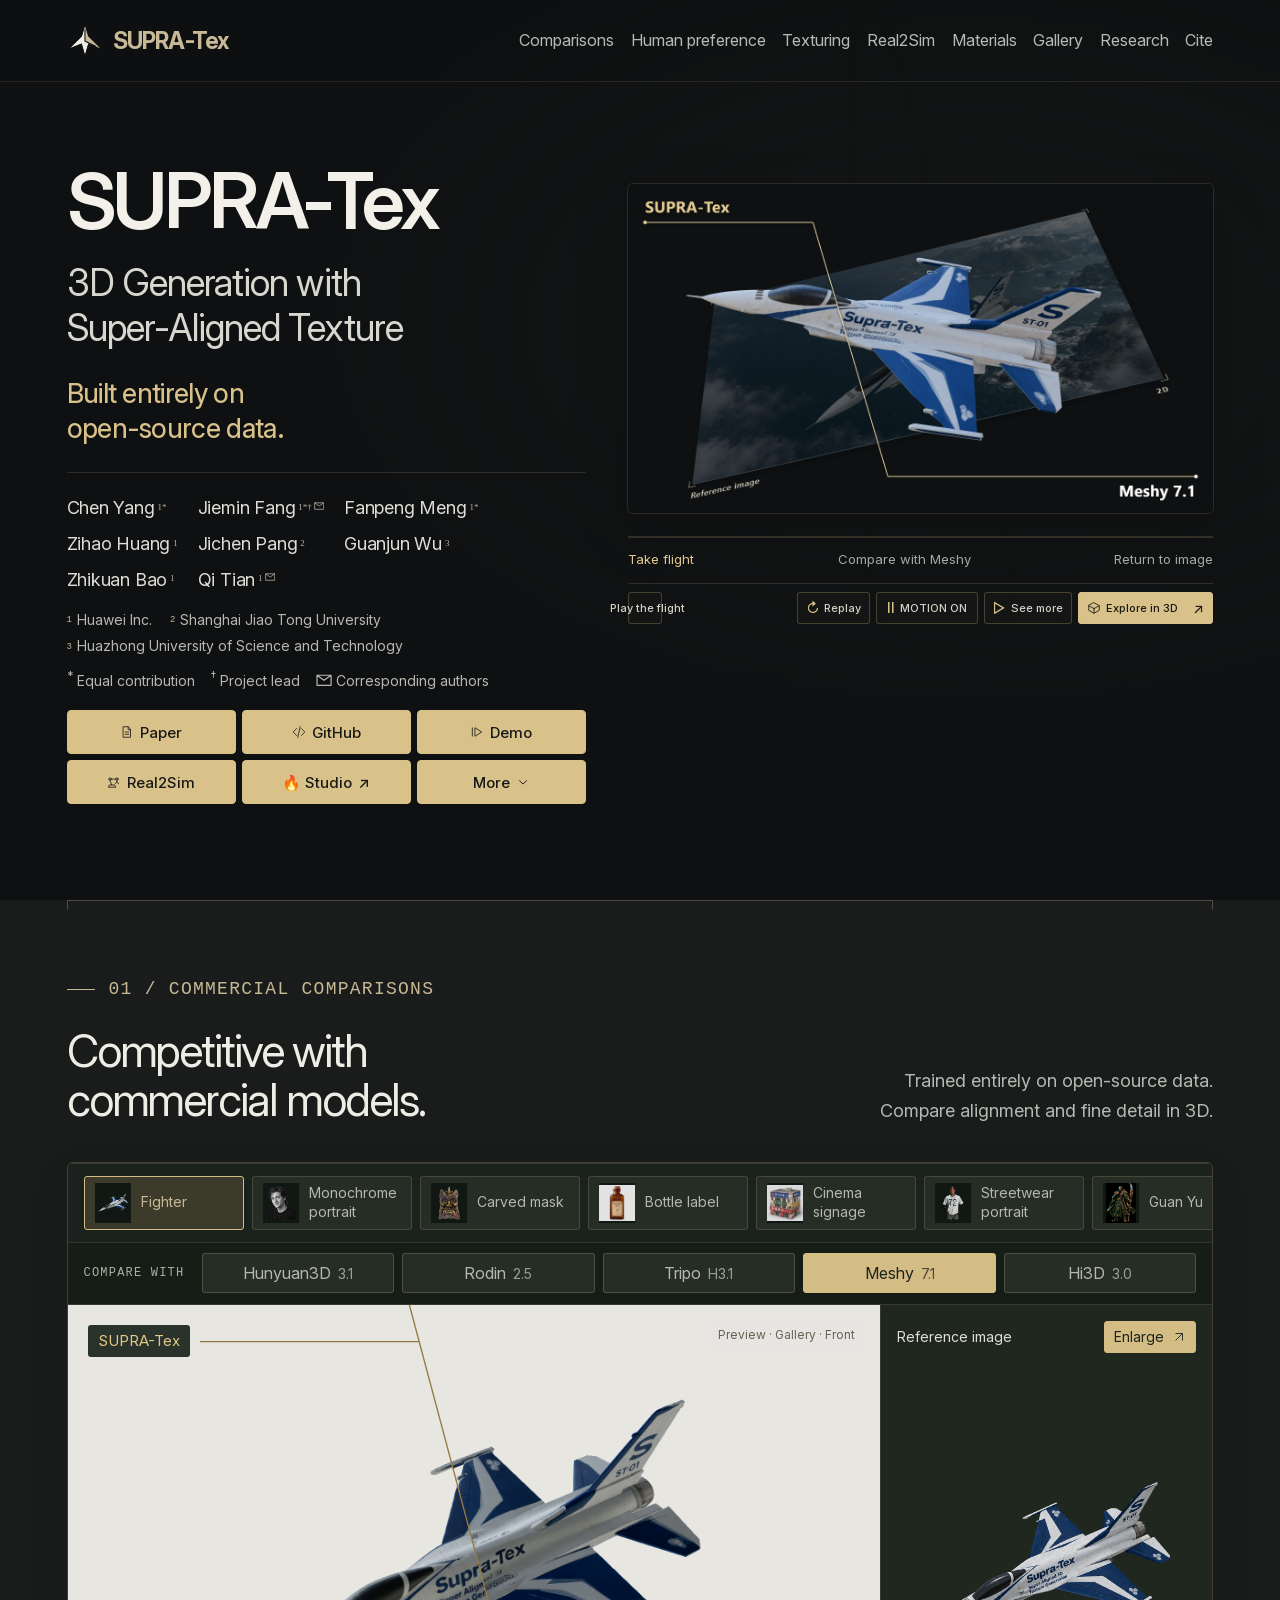
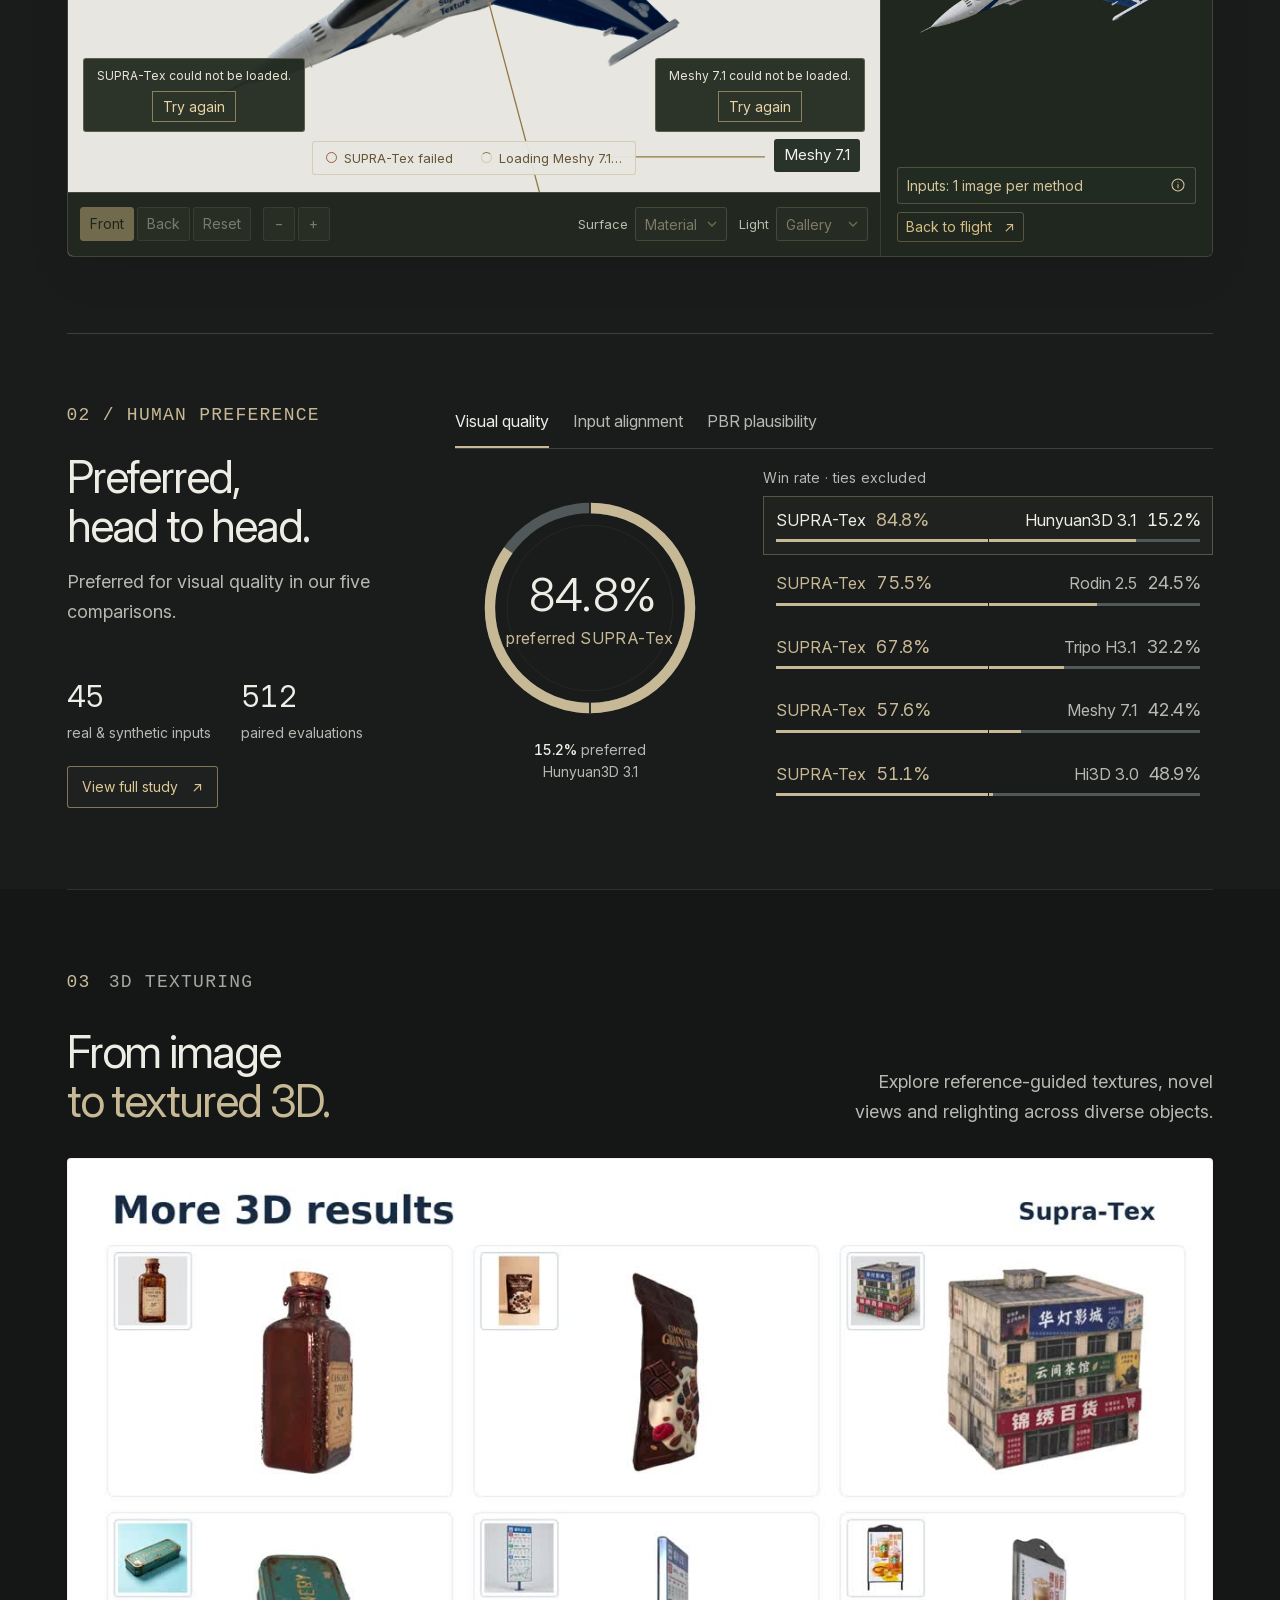
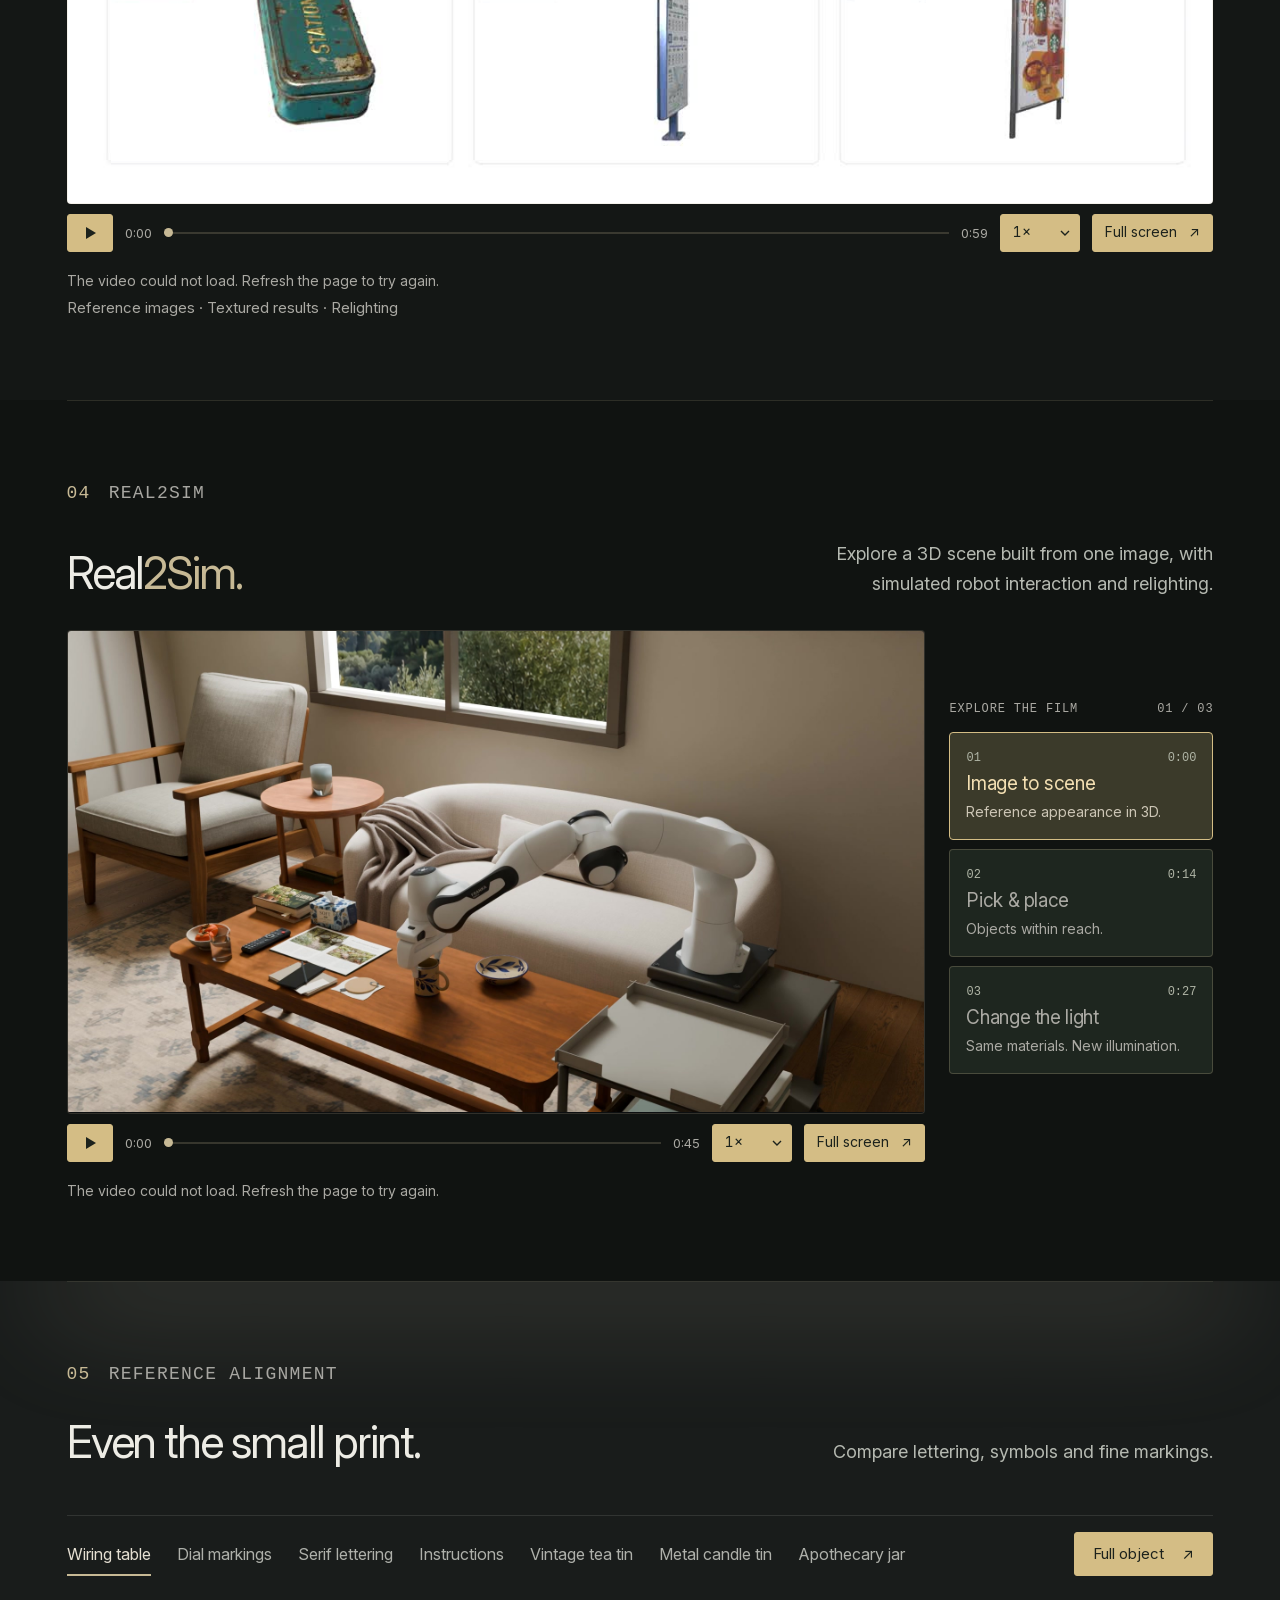
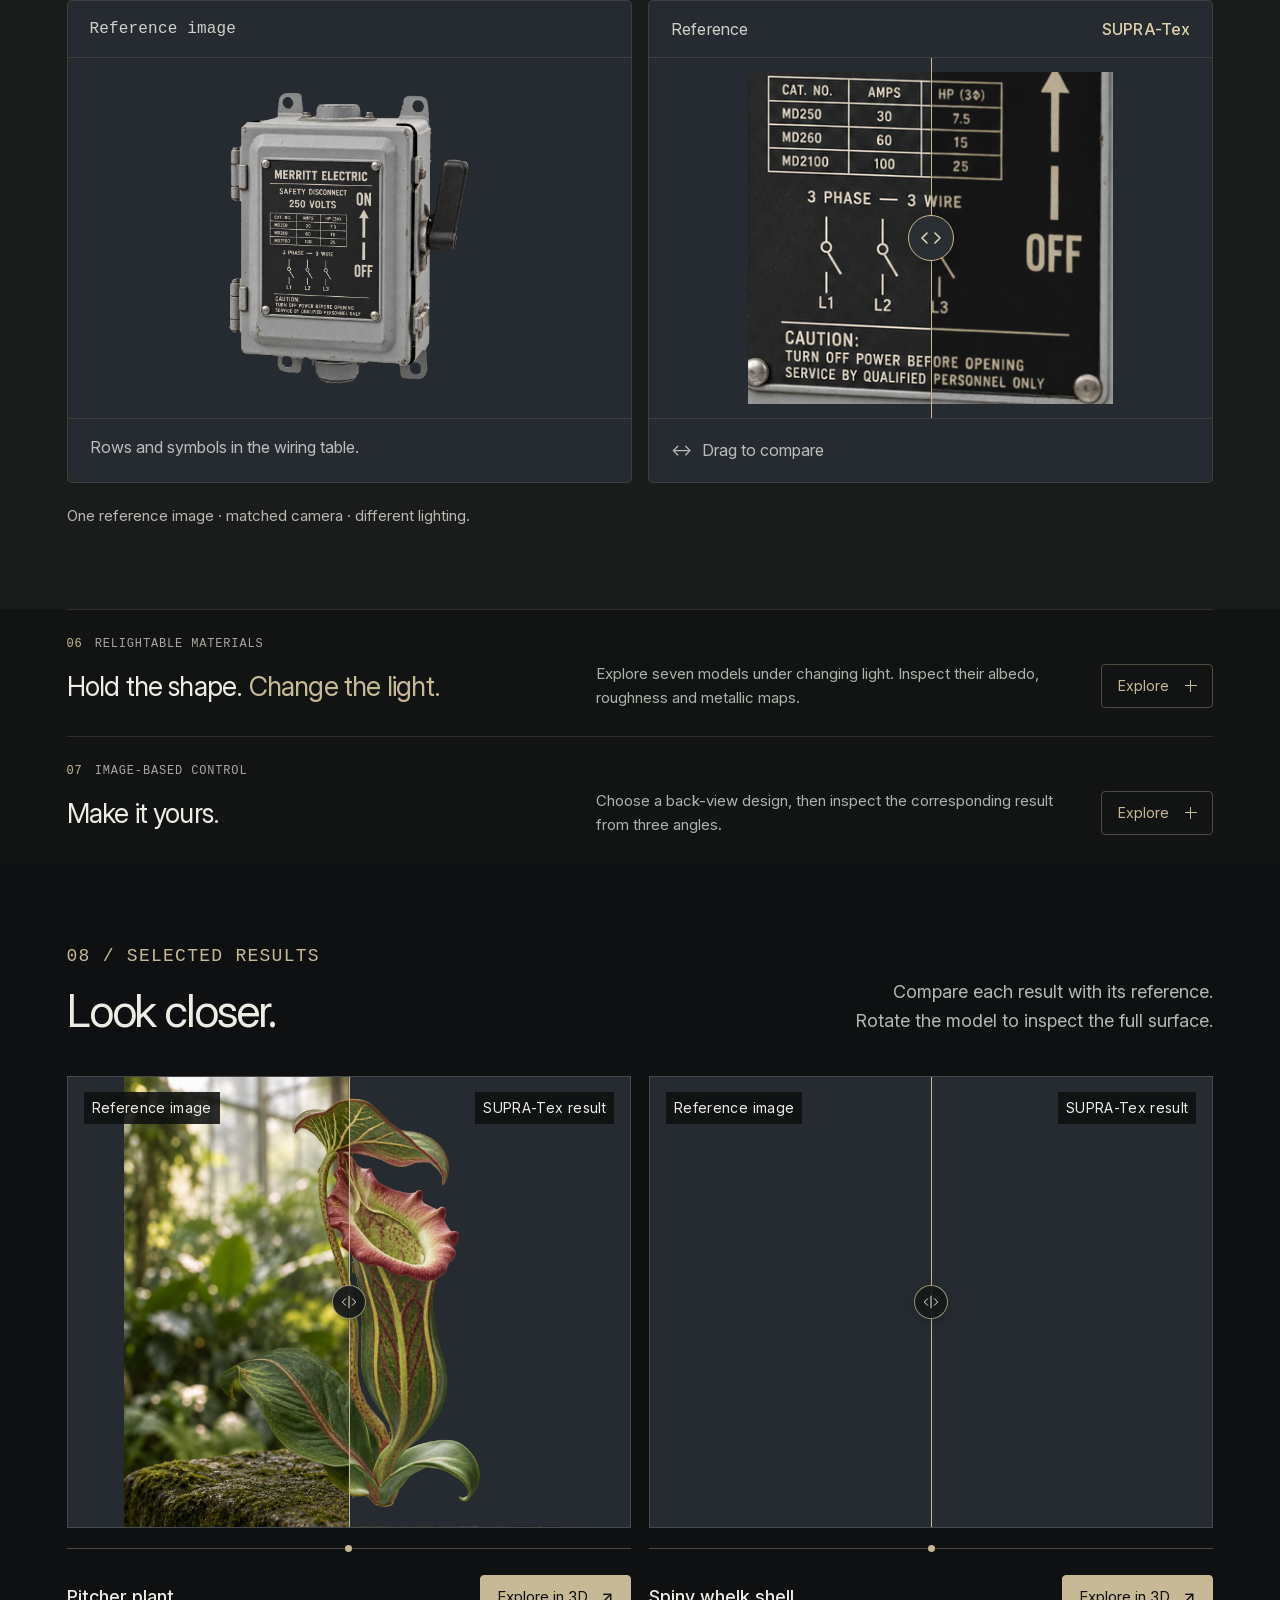
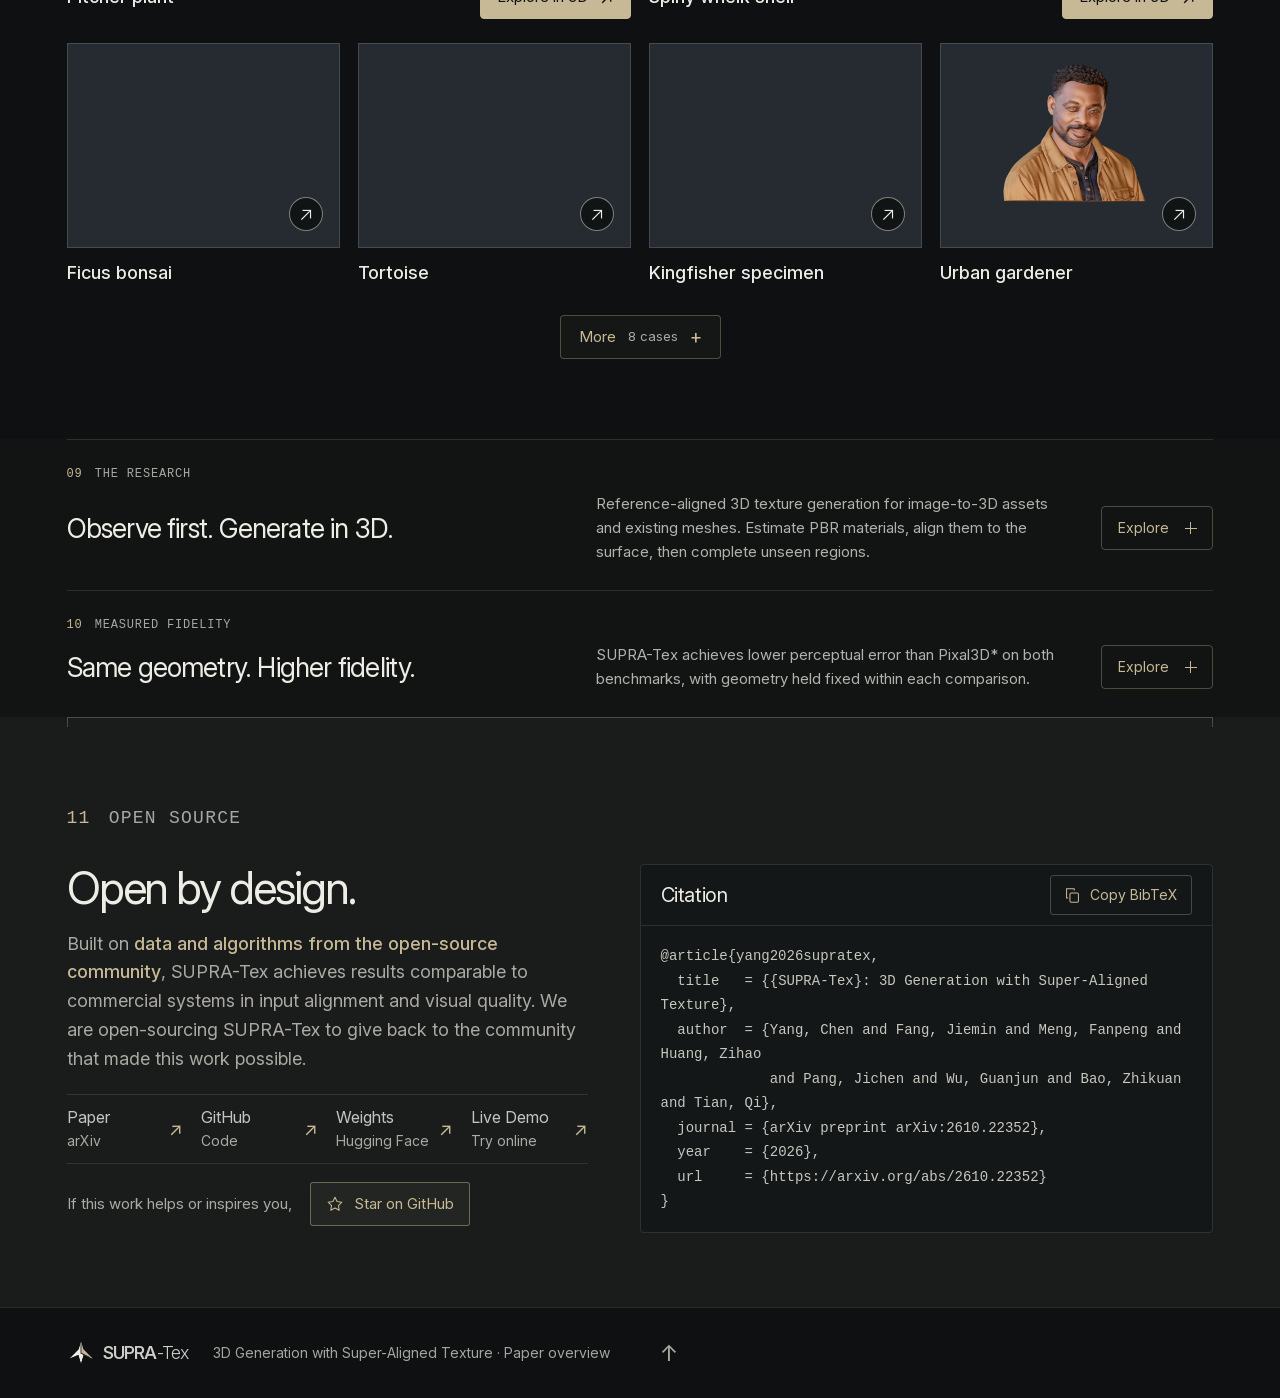
==== commit 4fa6d1b3: "Improve research discoverability with scholarly metadata and static overview" ====
--- a/index.html
+++ b/index.html
@@ -5,12 +5,121 @@
   <meta name="viewport" content="width=device-width, initial-scale=1">
   <meta name="theme-color" content="#0e1011">
   <title>SUPRA-Tex: 3D Generation with Super-Aligned Texture</title>
-  <meta name="description" content="SUPRA-Tex generates reference-aligned, relightable materials for 3D meshes. Explore interactive results, commercial comparisons and benchmarks.">
+  <meta name="description" content="SUPRA-Tex: reference-aligned 3D texture generation from a single image, with relightable PBR materials for image-to-3D assets and existing meshes.">
+  <meta name="robots" content="index, follow, max-snippet:-1, max-image-preview:large, max-video-preview:-1">
   <link rel="canonical" href="https://supra-3d.github.io/supratex/">
+  <link rel="describedby" type="text/plain" href="llms.txt" title="Research resources">
+  <link rel="sitemap" type="application/xml" href="sitemap.xml">
   <meta property="og:url" content="https://supra-3d.github.io/supratex/">
+  <meta property="og:type" content="article">
+  <meta property="og:site_name" content="SUPRA-Tex">
   <meta property="og:title" content="SUPRA-Tex: 3D Generation with Super-Aligned Texture">
-  <meta property="og:description" content="Reference-aligned 3D textures and relightable materials, built entirely on data from the open-source community.">
-  <meta property="og:image" content="assets/hero-aircraft.jpg">
+  <meta property="og:description" content="SUPRA-Tex: reference-aligned 3D texture generation from a single image, with relightable PBR materials for image-to-3D assets and existing meshes.">
+  <meta property="og:image" content="https://supra-3d.github.io/supratex/assets/hero-aircraft.jpg">
+  <meta property="og:image:alt" content="Aircraft with detailed lettering generated by SUPRA-Tex">
+  <meta name="twitter:card" content="summary_large_image">
+  <meta name="twitter:title" content="SUPRA-Tex: 3D Generation with Super-Aligned Texture">
+  <meta name="twitter:description" content="SUPRA-Tex: reference-aligned 3D texture generation from a single image, with relightable PBR materials for image-to-3D assets and existing meshes.">
+  <meta name="twitter:image" content="https://supra-3d.github.io/supratex/assets/hero-aircraft.jpg">
+  <meta name="citation_title" content="SUPRA-Tex: 3D Generation with Super-Aligned Texture">
+  <meta name="citation_author" content="Chen Yang">
+  <meta name="citation_author" content="Jiemin Fang">
+  <meta name="citation_author" content="Fanpeng Meng">
+  <meta name="citation_author" content="Zihao Huang">
+  <meta name="citation_author" content="Jichen Pang">
+  <meta name="citation_author" content="Guanjun Wu">
+  <meta name="citation_author" content="Zhikuan Bao">
+  <meta name="citation_author" content="Qi Tian">
+  <meta name="citation_publication_date" content="2026/10/15">
+  <meta name="citation_language" content="en">
+  <meta name="citation_abstract_html_url" content="https://supra-3d.github.io/supratex/paper.html">
+  <script type="application/ld+json">
+{
+  "@context": "https://schema.org",
+  "@graph": [
+    {
+      "@type": "WebPage",
+      "@id": "https://supra-3d.github.io/supratex/",
+      "url": "https://supra-3d.github.io/supratex/",
+      "name": "SUPRA-Tex: 3D Generation with Super-Aligned Texture",
+      "inLanguage": "en",
+      "description": "SUPRA-Tex: reference-aligned 3D texture generation from a single image, with relightable PBR materials for image-to-3D assets and existing meshes.",
+      "mainEntity": {
+        "@id": "https://supra-3d.github.io/supratex/#research-paper"
+      }
+    },
+    {
+      "@type": "ScholarlyArticle",
+      "@id": "https://supra-3d.github.io/supratex/#research-paper",
+      "name": "SUPRA-Tex: 3D Generation with Super-Aligned Texture",
+      "headline": "SUPRA-Tex: 3D Generation with Super-Aligned Texture",
+      "url": "https://arxiv.org/abs/2610.22352",
+      "sameAs": [
+        "https://arxiv.org/abs/2610.22352"
+      ],
+      "identifier": {
+        "@type": "PropertyValue",
+        "propertyID": "arXiv",
+        "value": "2610.22352"
+      },
+      "datePublished": "2026-10-15",
+      "inLanguage": "en",
+      "author": [
+        {
+          "@type": "Person",
+          "name": "Chen Yang"
+        },
+        {
+          "@type": "Person",
+          "name": "Jiemin Fang"
+        },
+        {
+          "@type": "Person",
+          "name": "Fanpeng Meng"
+        },
+        {
+          "@type": "Person",
+          "name": "Zihao Huang"
+        },
+        {
+          "@type": "Person",
+          "name": "Jichen Pang"
+        },
+        {
+          "@type": "Person",
+          "name": "Guanjun Wu"
+        },
+        {
+          "@type": "Person",
+          "name": "Zhikuan Bao"
+        },
+        {
+          "@type": "Person",
+          "name": "Qi Tian"
+        }
+      ],
+      "description": "Reference-aligned 3D texture generation for image-to-3D assets and existing meshes. Estimate PBR materials, align them to the surface, then complete unseen regions.",
+      "keywords": [
+        "3D generation",
+        "image-to-3D",
+        "3D texture generation",
+        "reference-image alignment",
+        "mesh texturing",
+        "PBR material generation",
+        "relightable materials",
+        "observation-guided 3D completion"
+      ],
+      "image": "https://supra-3d.github.io/supratex/assets/hero-aircraft.jpg",
+      "mainEntityOfPage": "https://supra-3d.github.io/supratex/paper.html",
+      "encoding": {
+        "@type": "MediaObject",
+        "encodingFormat": "application/pdf",
+        "contentUrl": "https://arxiv.org/pdf/2610.22352"
+      }
+    }
+  ]
+}
+  </script>
   <link rel="icon" href="favicon.svg" type="image/svg+xml">
   <link rel="preload" href="assets/fonts/inter/InterVariable.woff2" as="font" type="font/woff2" crossorigin>
   <link rel="stylesheet" href="styles.css?v=112">
@@ -529,7 +638,7 @@
   <div class="section-index reveal"><span>09</span> THE RESEARCH</div>
   <div class="method-intro chapter-heading reveal">
     <h2 id="method-heading">Observe first.<br>Generate in 3D.</h2>
-    <p class="body-copy chapter-caption">Estimate materials from the reference, align them to the mesh, then complete the texture in 3D.</p>
+    <p class="body-copy chapter-caption">Reference-aligned 3D texture generation for image-to-3D assets and existing meshes. Estimate PBR materials, align them to the surface, then complete unseen regions.</p>
   </div>
   <div class="method-journey">
     <div class="method-visual" aria-hidden="true">
@@ -690,7 +799,7 @@
       </div>
     </section>
   </main>
-  <footer class="site-footer"><a href="#top" class="wordmark" aria-label="SUPRA-Tex home"><span class="brand-mark" aria-hidden="true"><img src="assets/brand/supra-tex-mark.svg" alt="" width="36" height="36"></span>SUPRA<span class="wordmark-light">-Tex</span></a><p>3D Generation with Super-Aligned Texture</p><a href="#top" aria-label="Back to top">↑</a></footer>
+  <footer class="site-footer"><a href="#top" class="wordmark" aria-label="SUPRA-Tex home"><span class="brand-mark" aria-hidden="true"><img src="assets/brand/supra-tex-mark.svg" alt="" width="36" height="36"></span>SUPRA<span class="wordmark-light">-Tex</span></a><p>3D Generation with Super-Aligned Texture · <a href="paper.html">Paper overview</a></p><a href="#top" aria-label="Back to top">↑</a></footer>
   <dialog id="film-dialog" aria-labelledby="film-title"><div class="film-dialog-header"><h2 id="film-title">SUPRA-Tex — Aircraft demonstration</h2><button id="close-film" aria-label="Close video">×</button></div><video id="full-film" controls playsinline preload="none"></video></dialog>
 </body>
 </html>
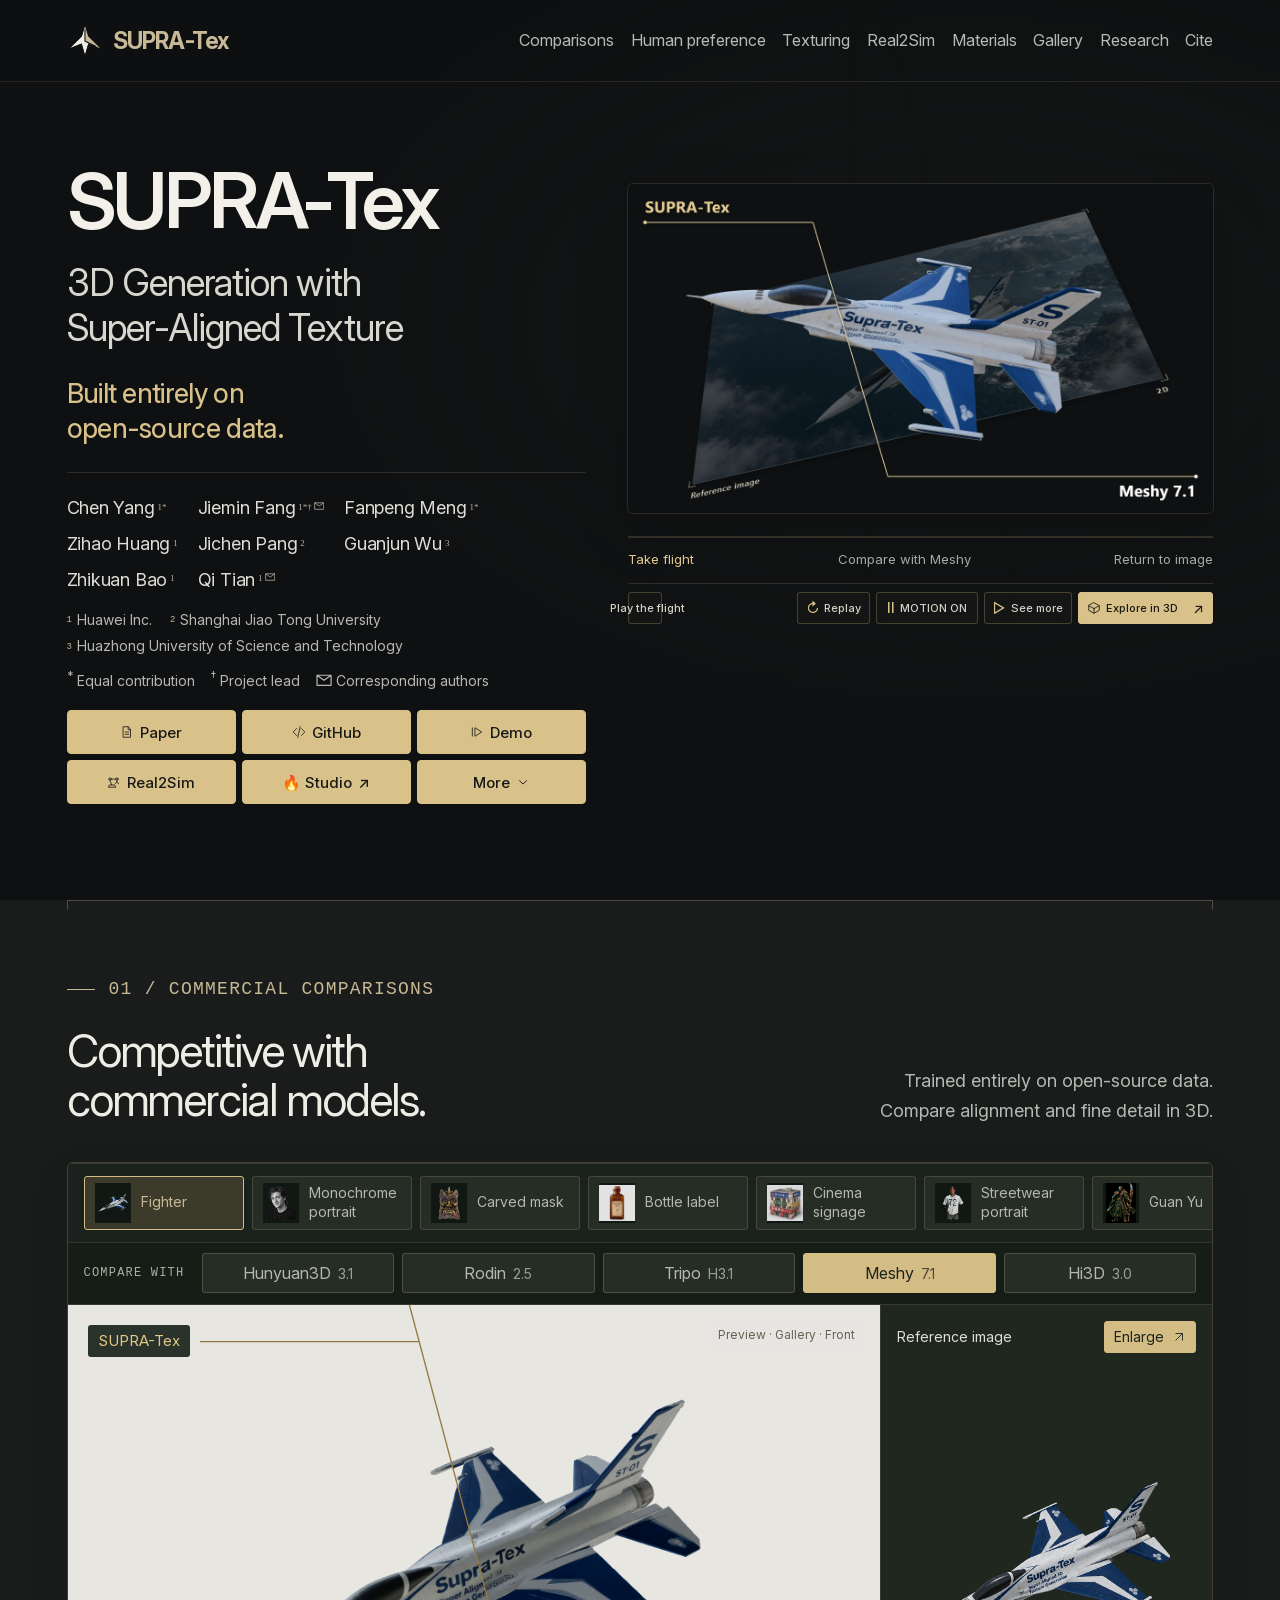
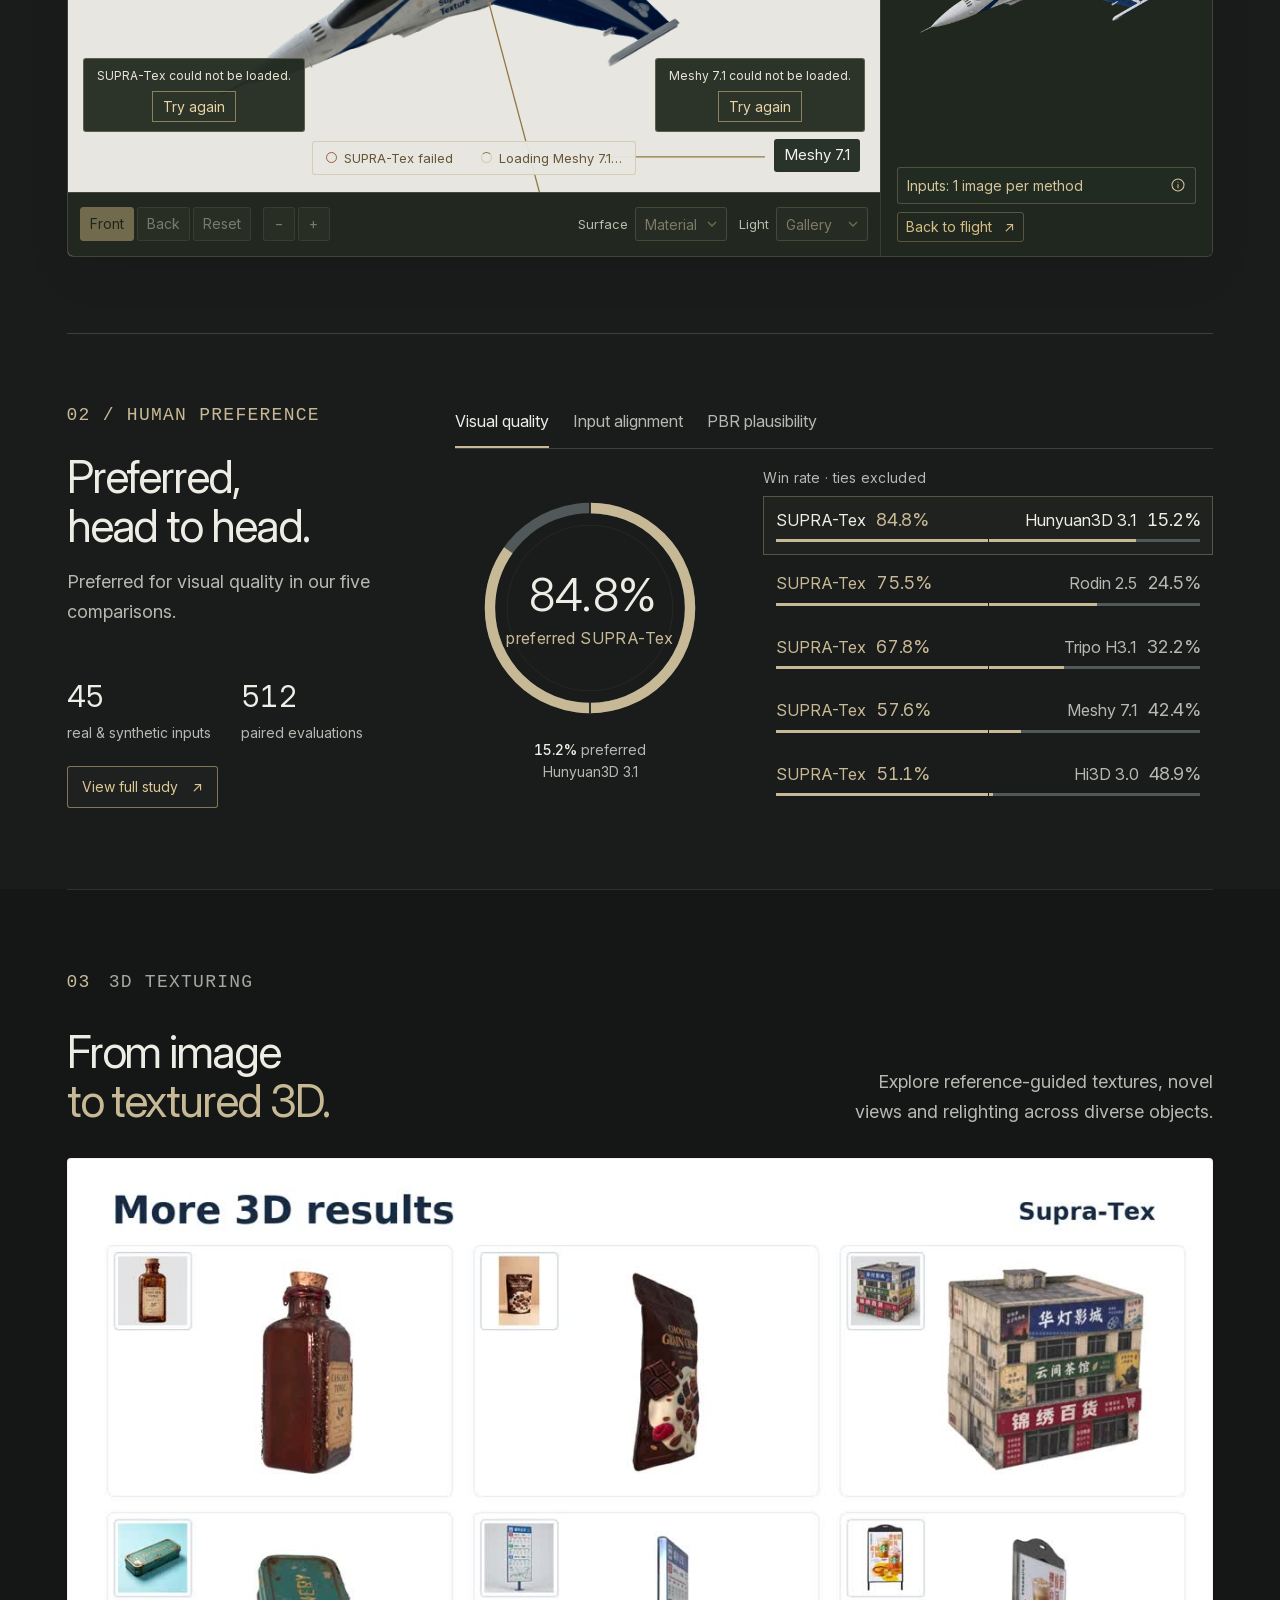
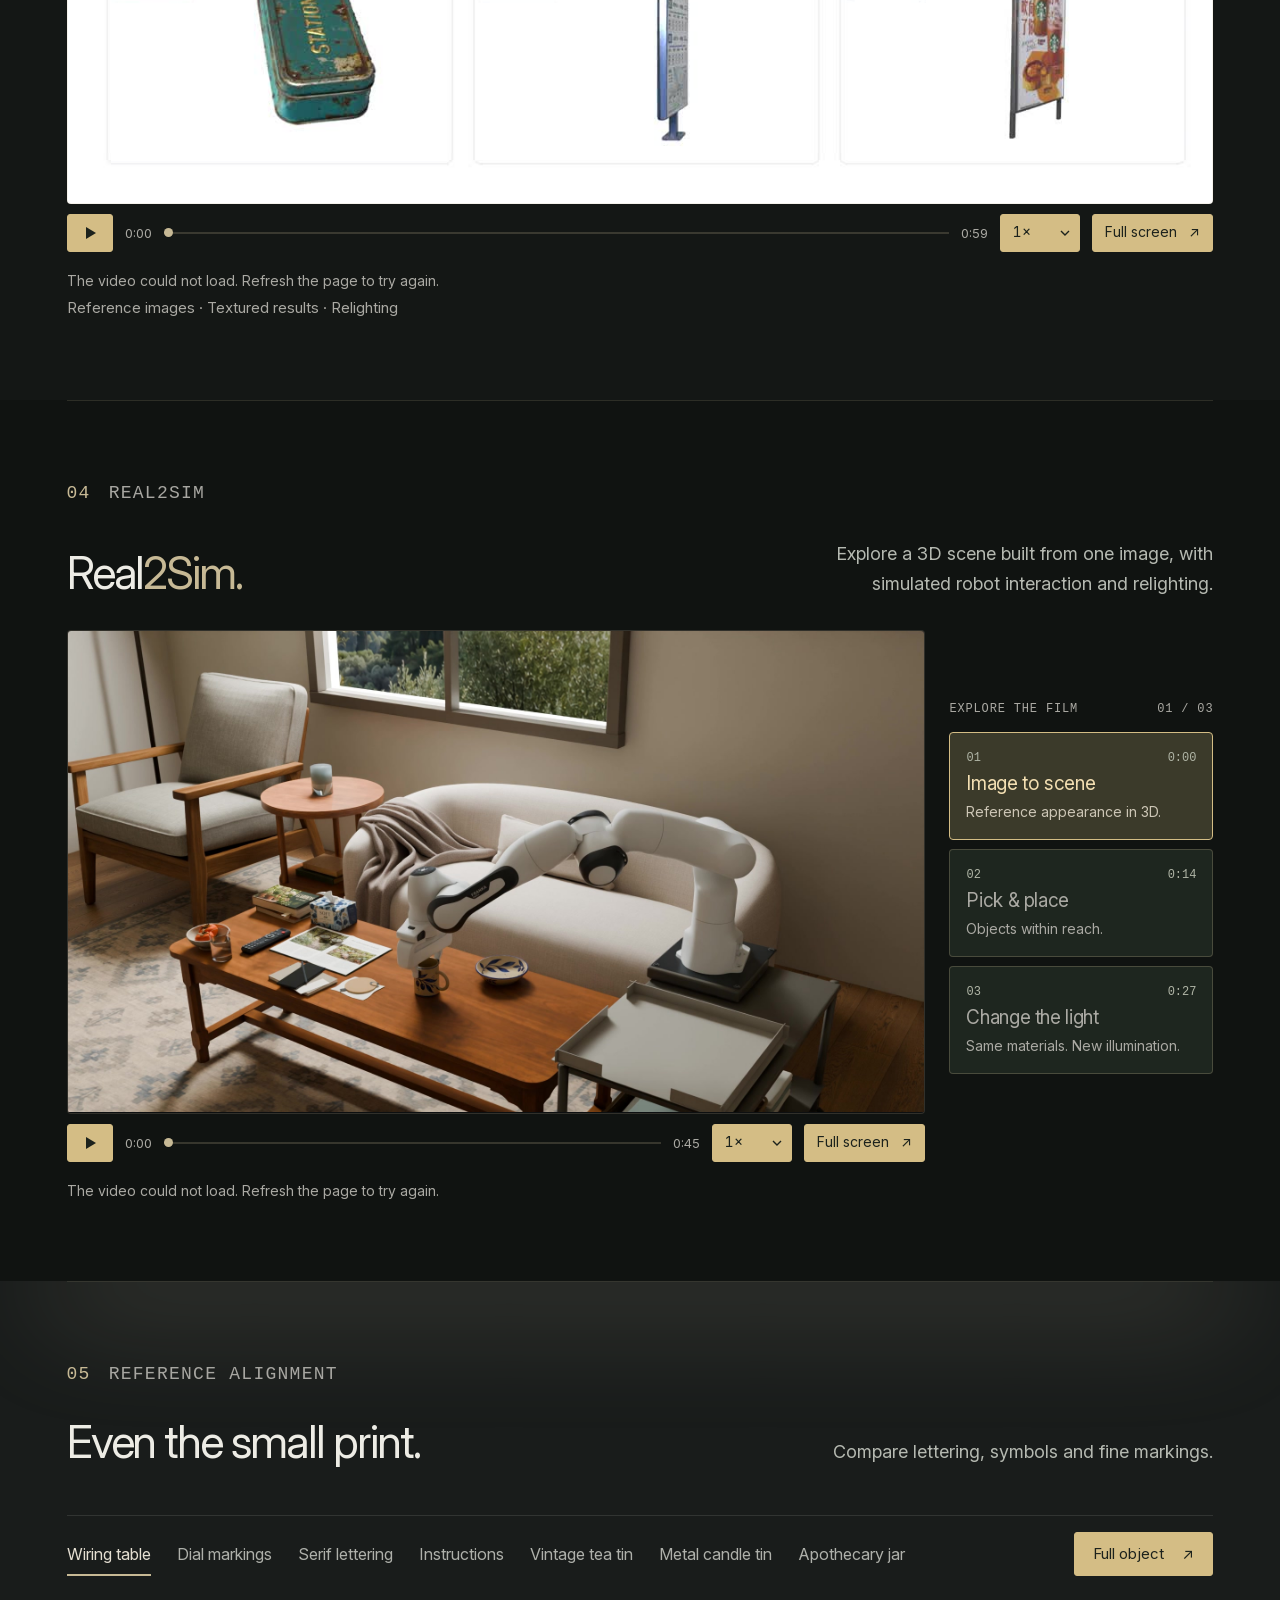
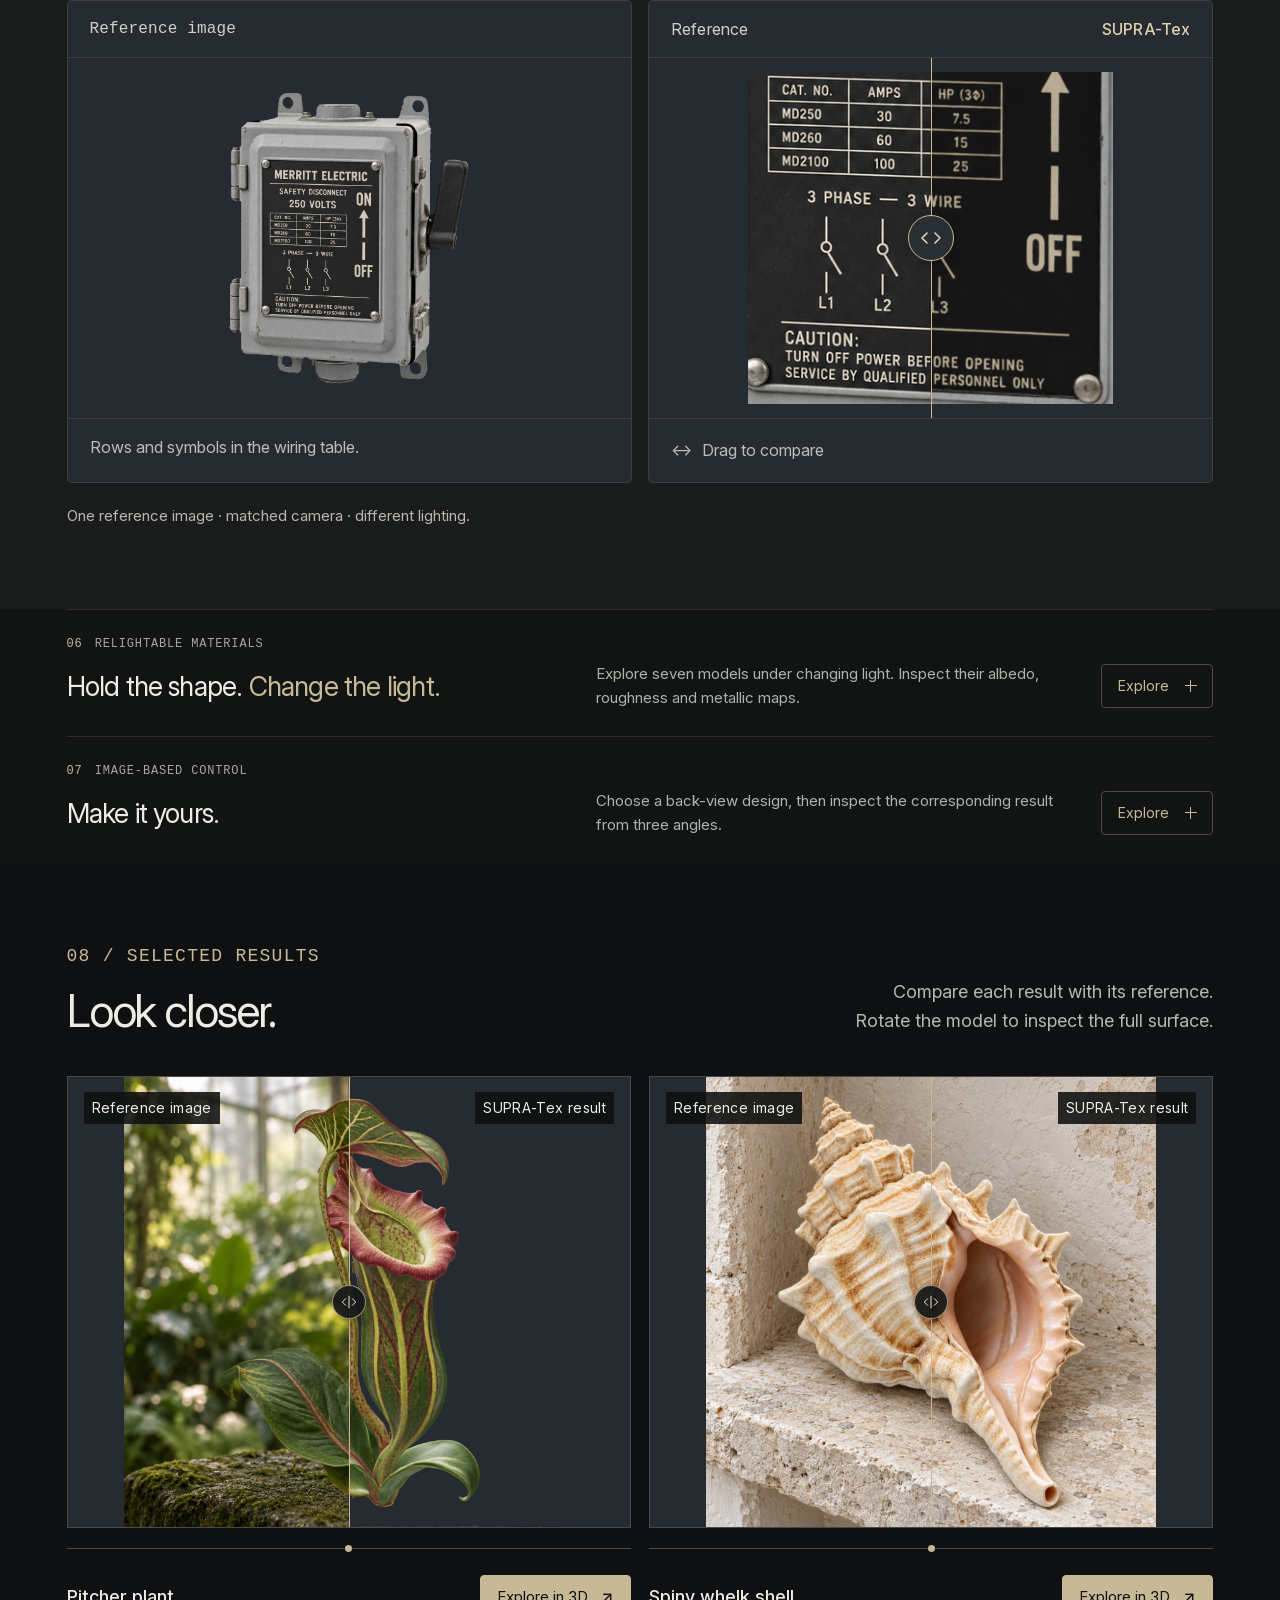
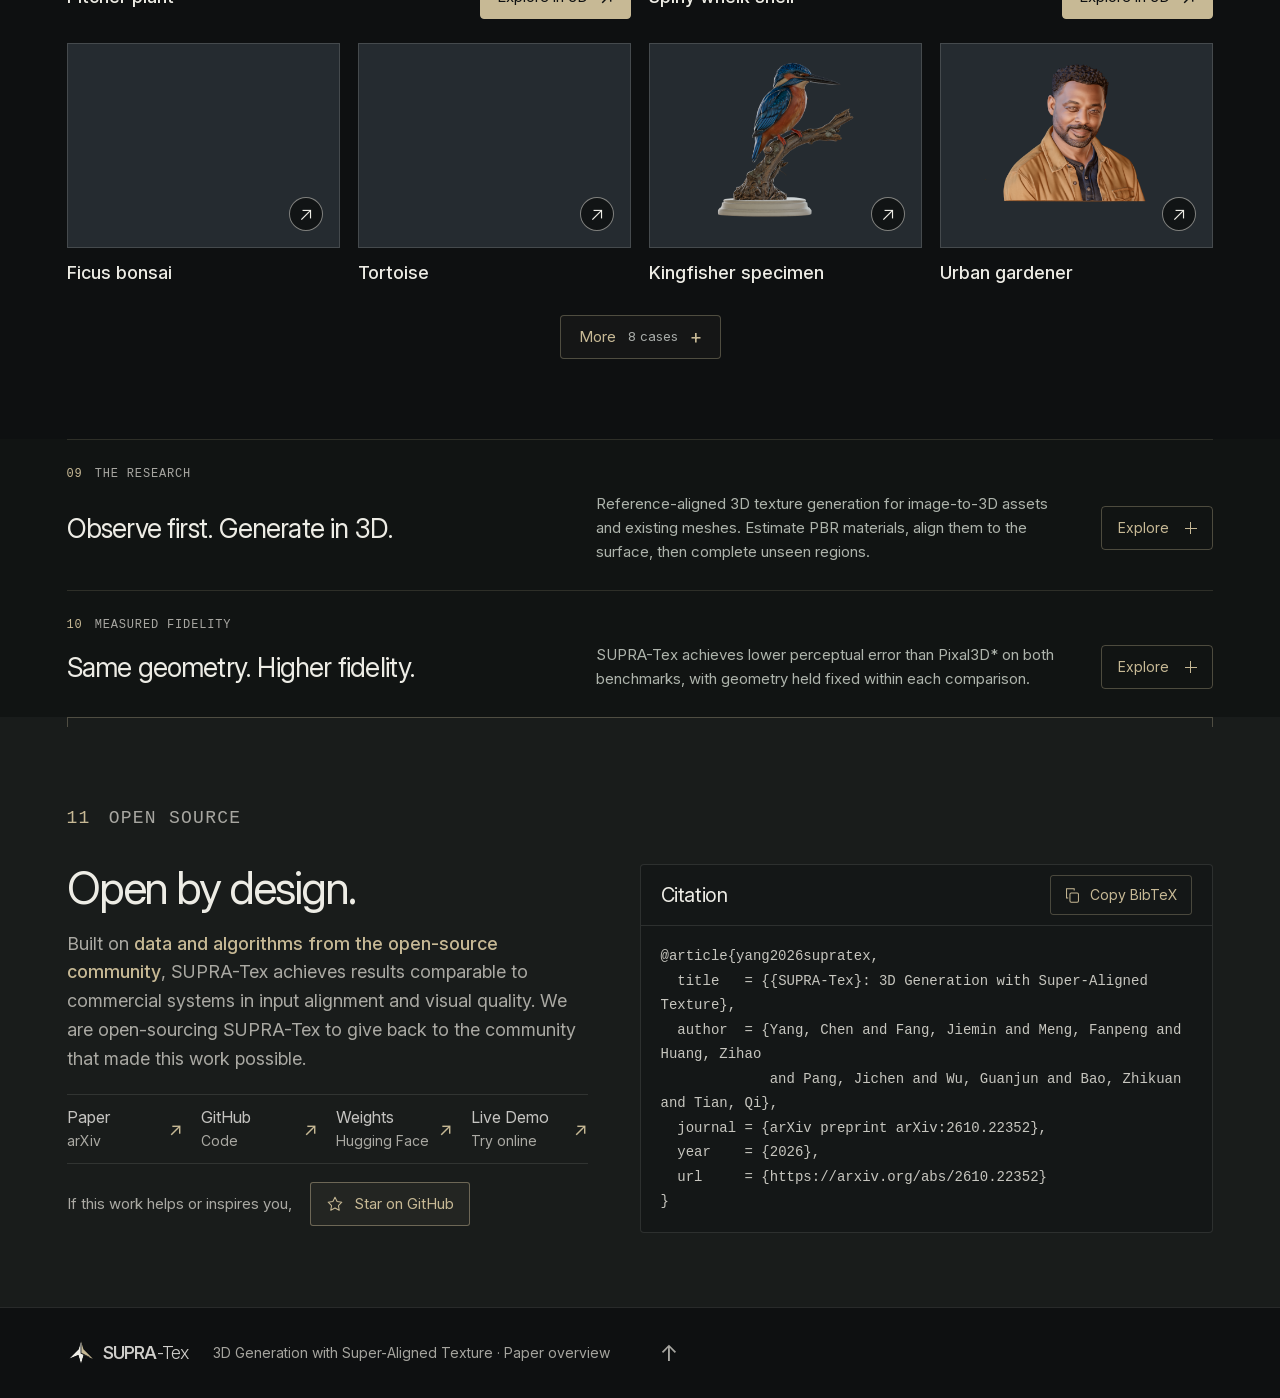
==== commit aabf834e: "Add Google Search Console ownership verification" ====
--- a/index.html
+++ b/index.html
@@ -4,6 +4,7 @@
   <meta charset="utf-8">
   <meta name="viewport" content="width=device-width, initial-scale=1">
   <meta name="theme-color" content="#0e1011">
+  <meta name="google-site-verification" content="t9Uw4o9Zoeznp12qcYcFgTp8xTQ8fHOYjwRfvmMnmW0">
   <title>SUPRA-Tex: 3D Generation with Super-Aligned Texture</title>
   <meta name="description" content="SUPRA-Tex: reference-aligned 3D texture generation from a single image, with relightable PBR materials for image-to-3D assets and existing meshes.">
   <meta name="robots" content="index, follow, max-snippet:-1, max-image-preview:large, max-video-preview:-1">
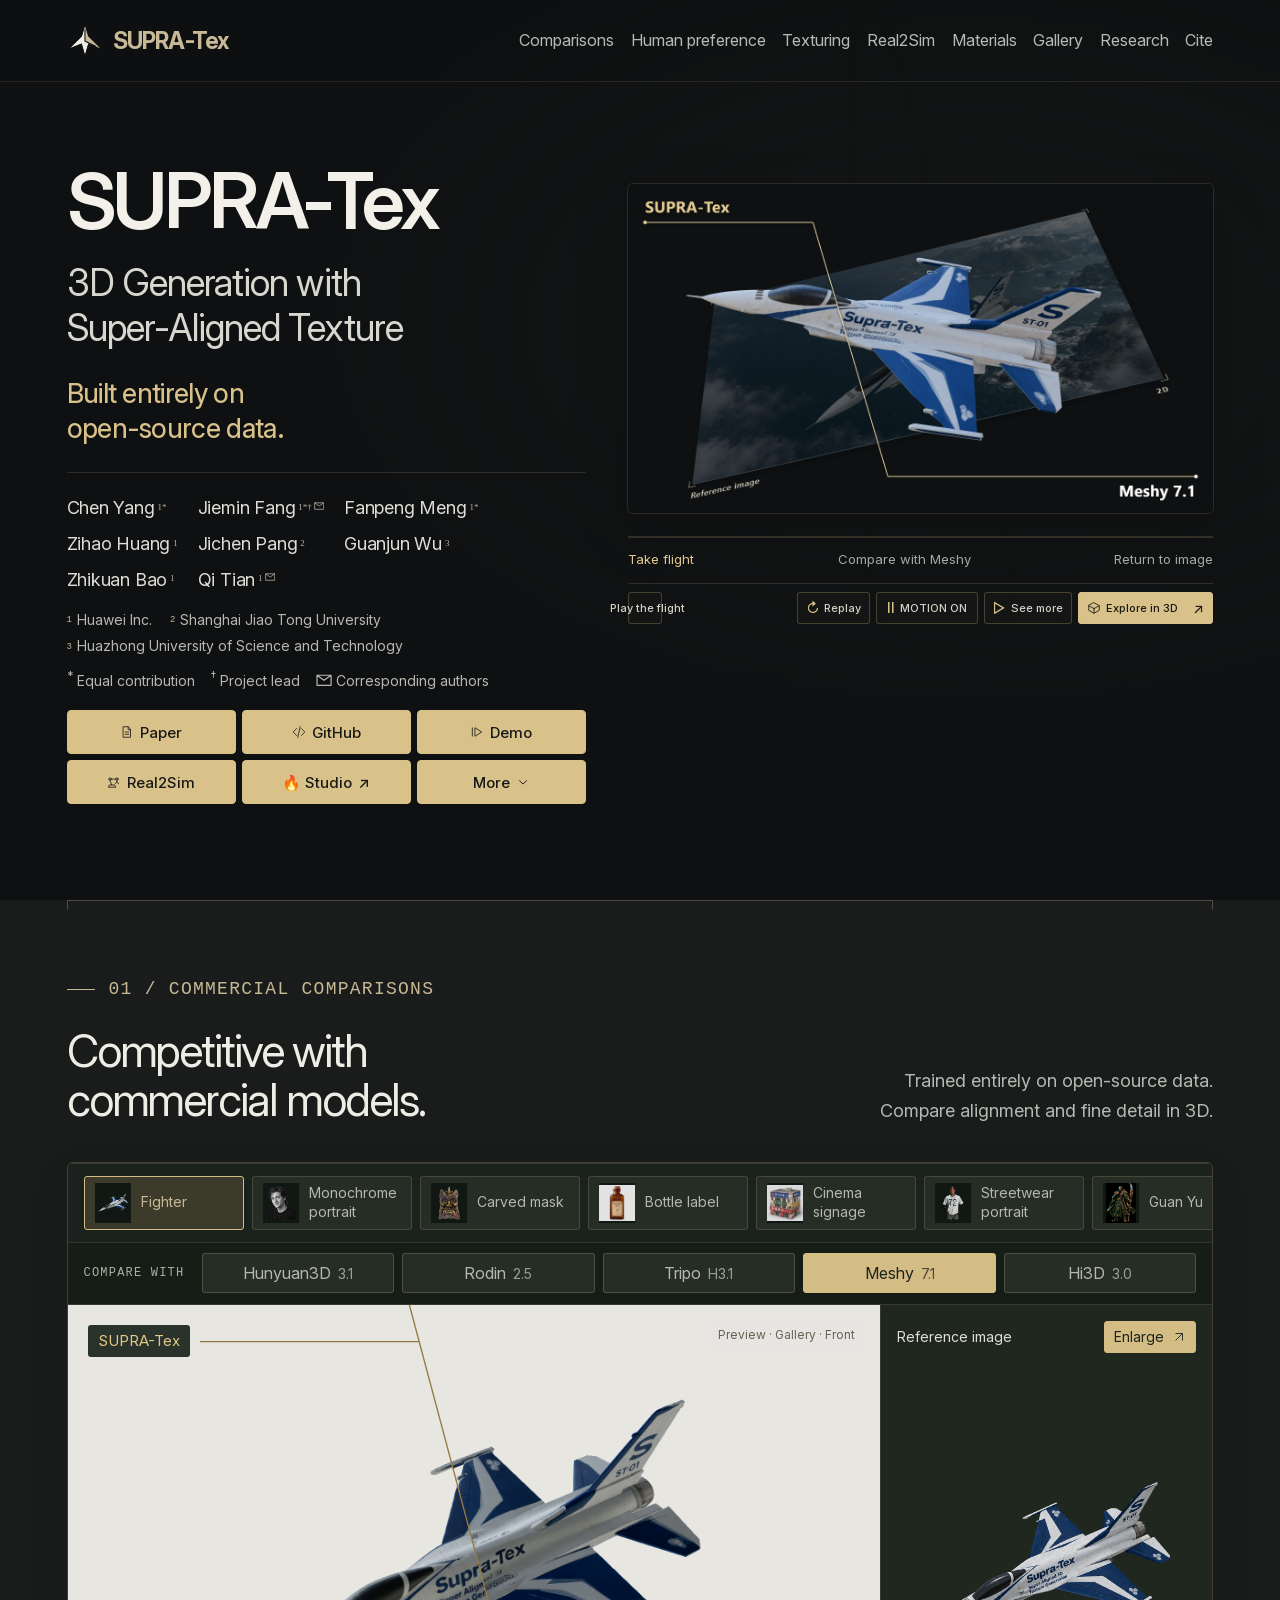
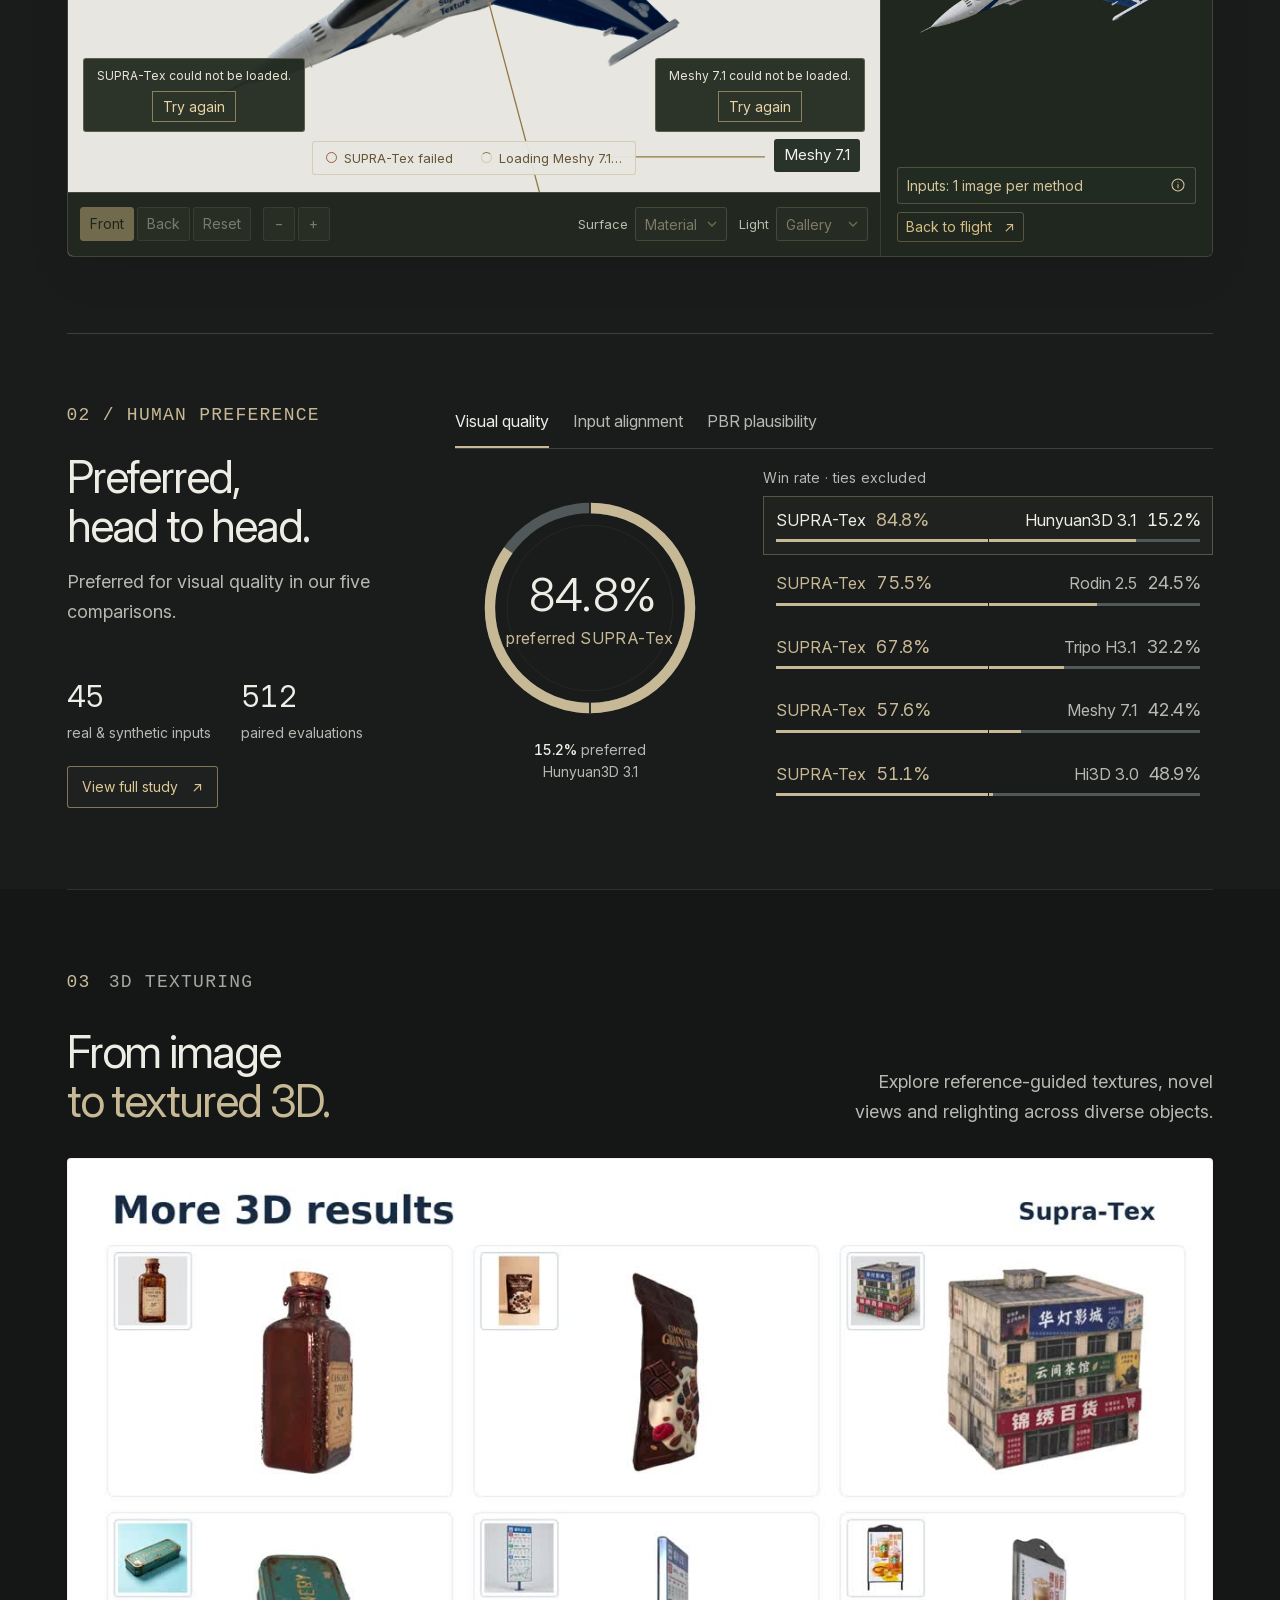
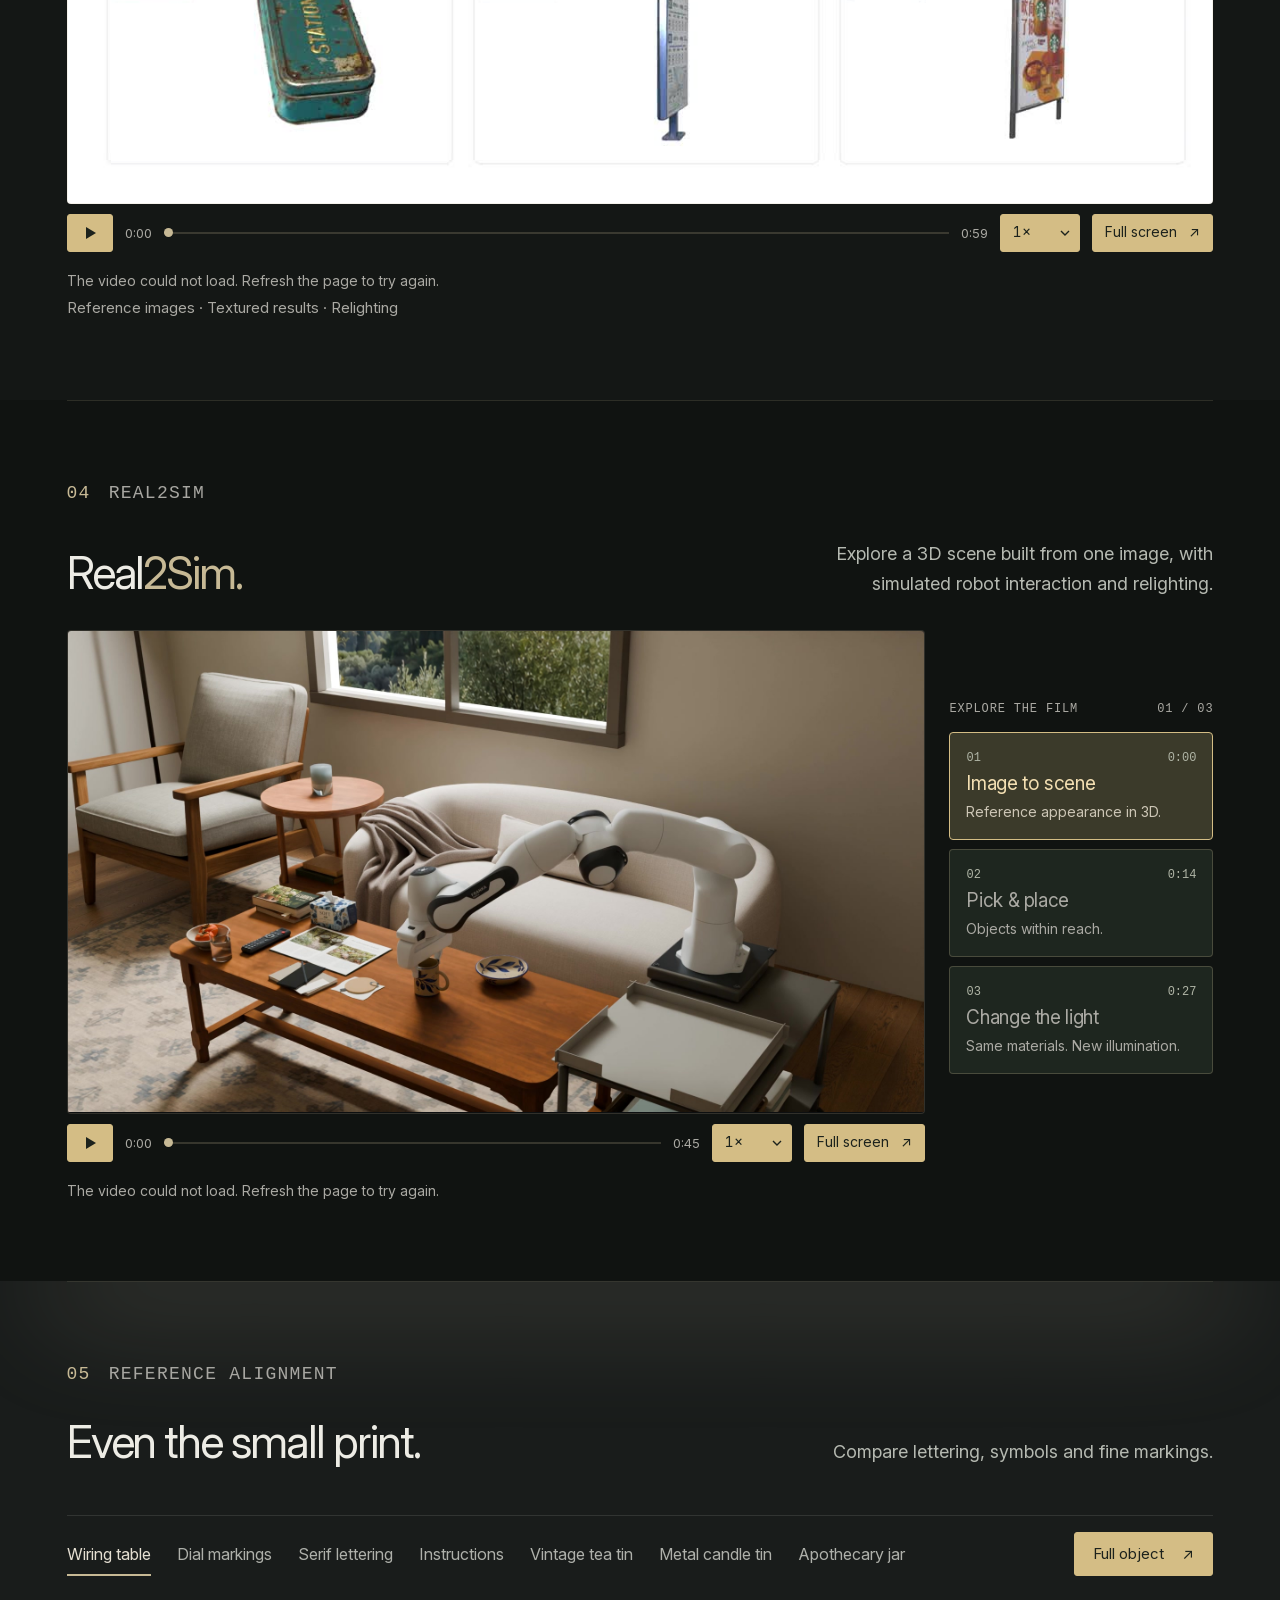
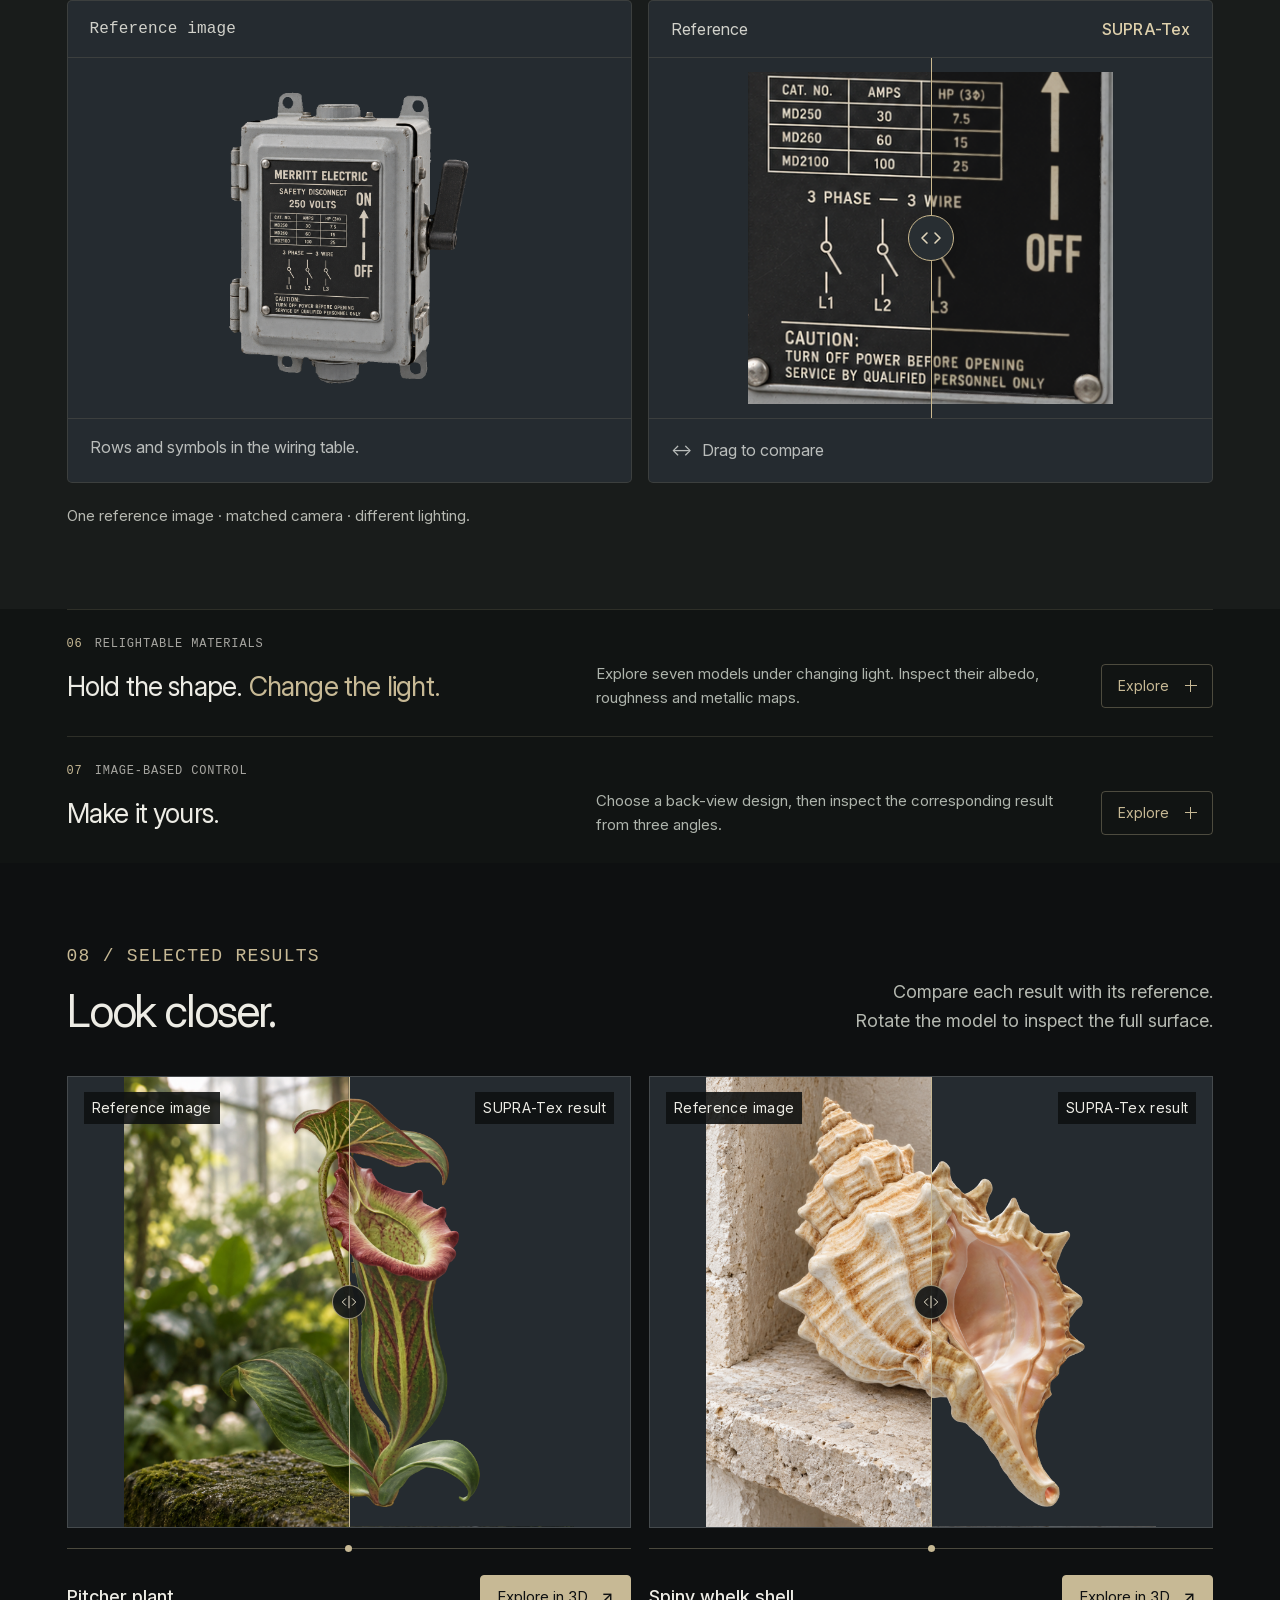
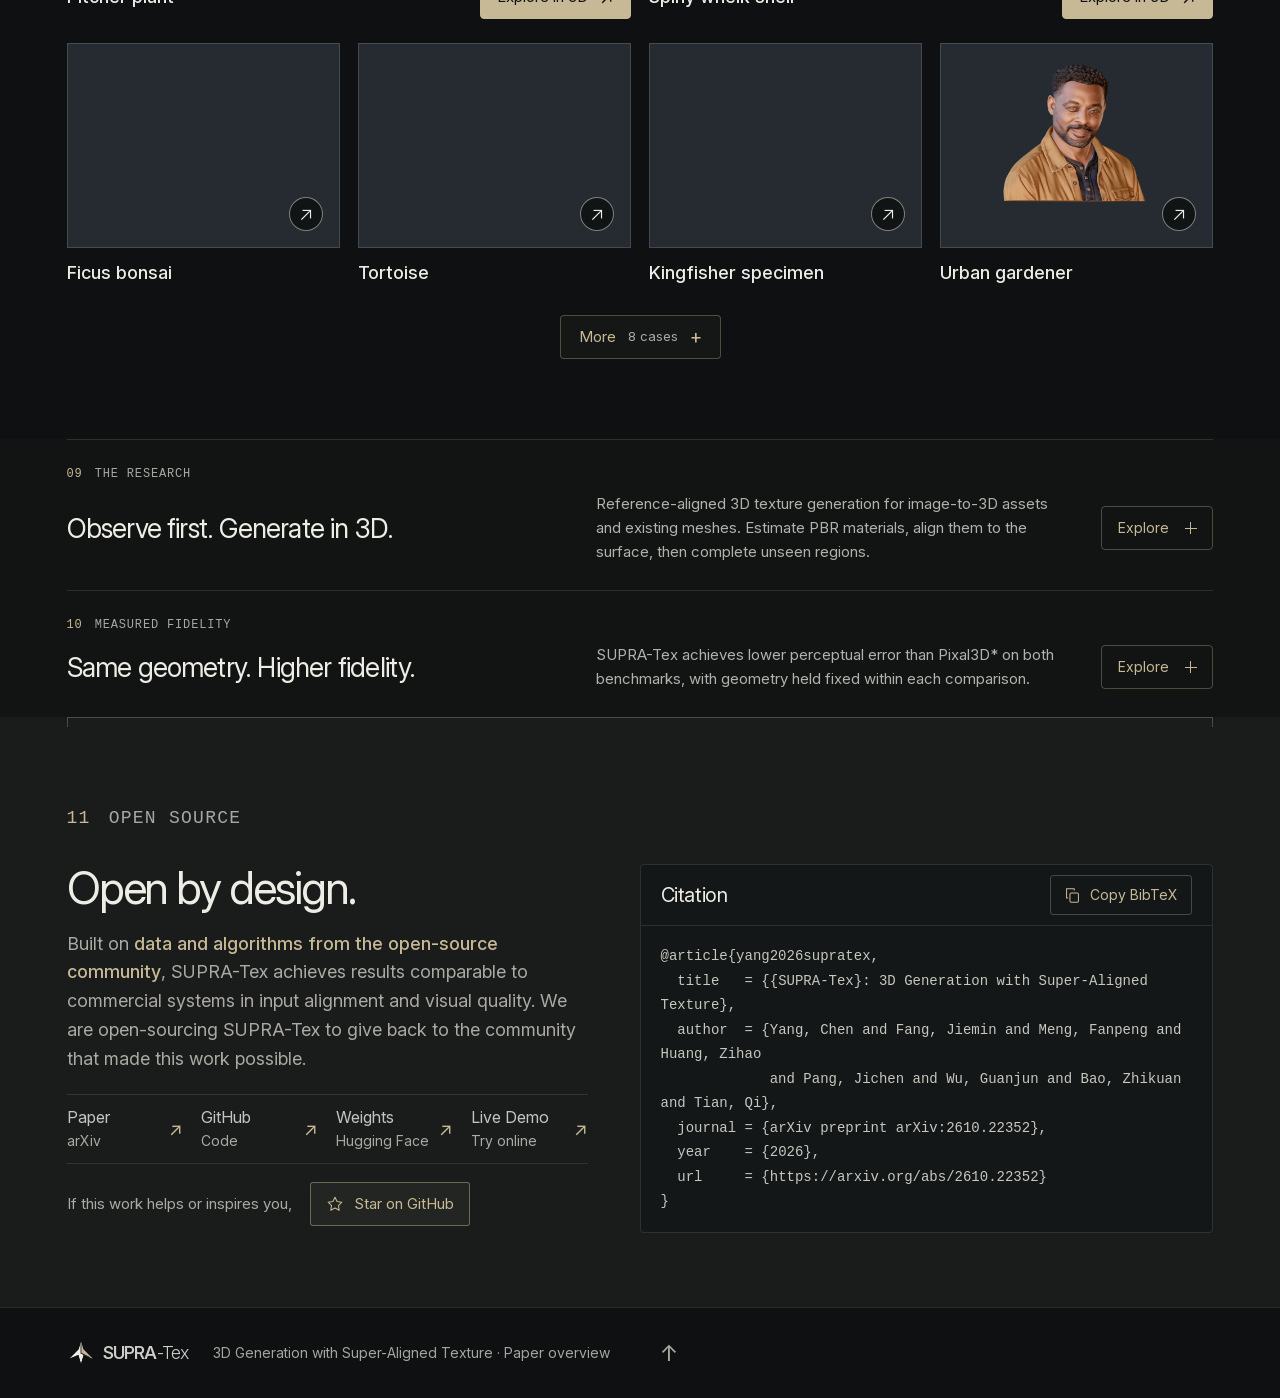
==== commit 00f786c2: "Add Bing Webmaster Tools ownership verification" ====
--- a/index.html
+++ b/index.html
@@ -5,6 +5,7 @@
   <meta name="viewport" content="width=device-width, initial-scale=1">
   <meta name="theme-color" content="#0e1011">
   <meta name="google-site-verification" content="t9Uw4o9Zoeznp12qcYcFgTp8xTQ8fHOYjwRfvmMnmW0">
+  <meta name="msvalidate.01" content="60C61B91EC9365DD148044E8C6DE142F">
   <title>SUPRA-Tex: 3D Generation with Super-Aligned Texture</title>
   <meta name="description" content="SUPRA-Tex: reference-aligned 3D texture generation from a single image, with relightable PBR materials for image-to-3D assets and existing meshes.">
   <meta name="robots" content="index, follow, max-snippet:-1, max-image-preview:large, max-video-preview:-1">
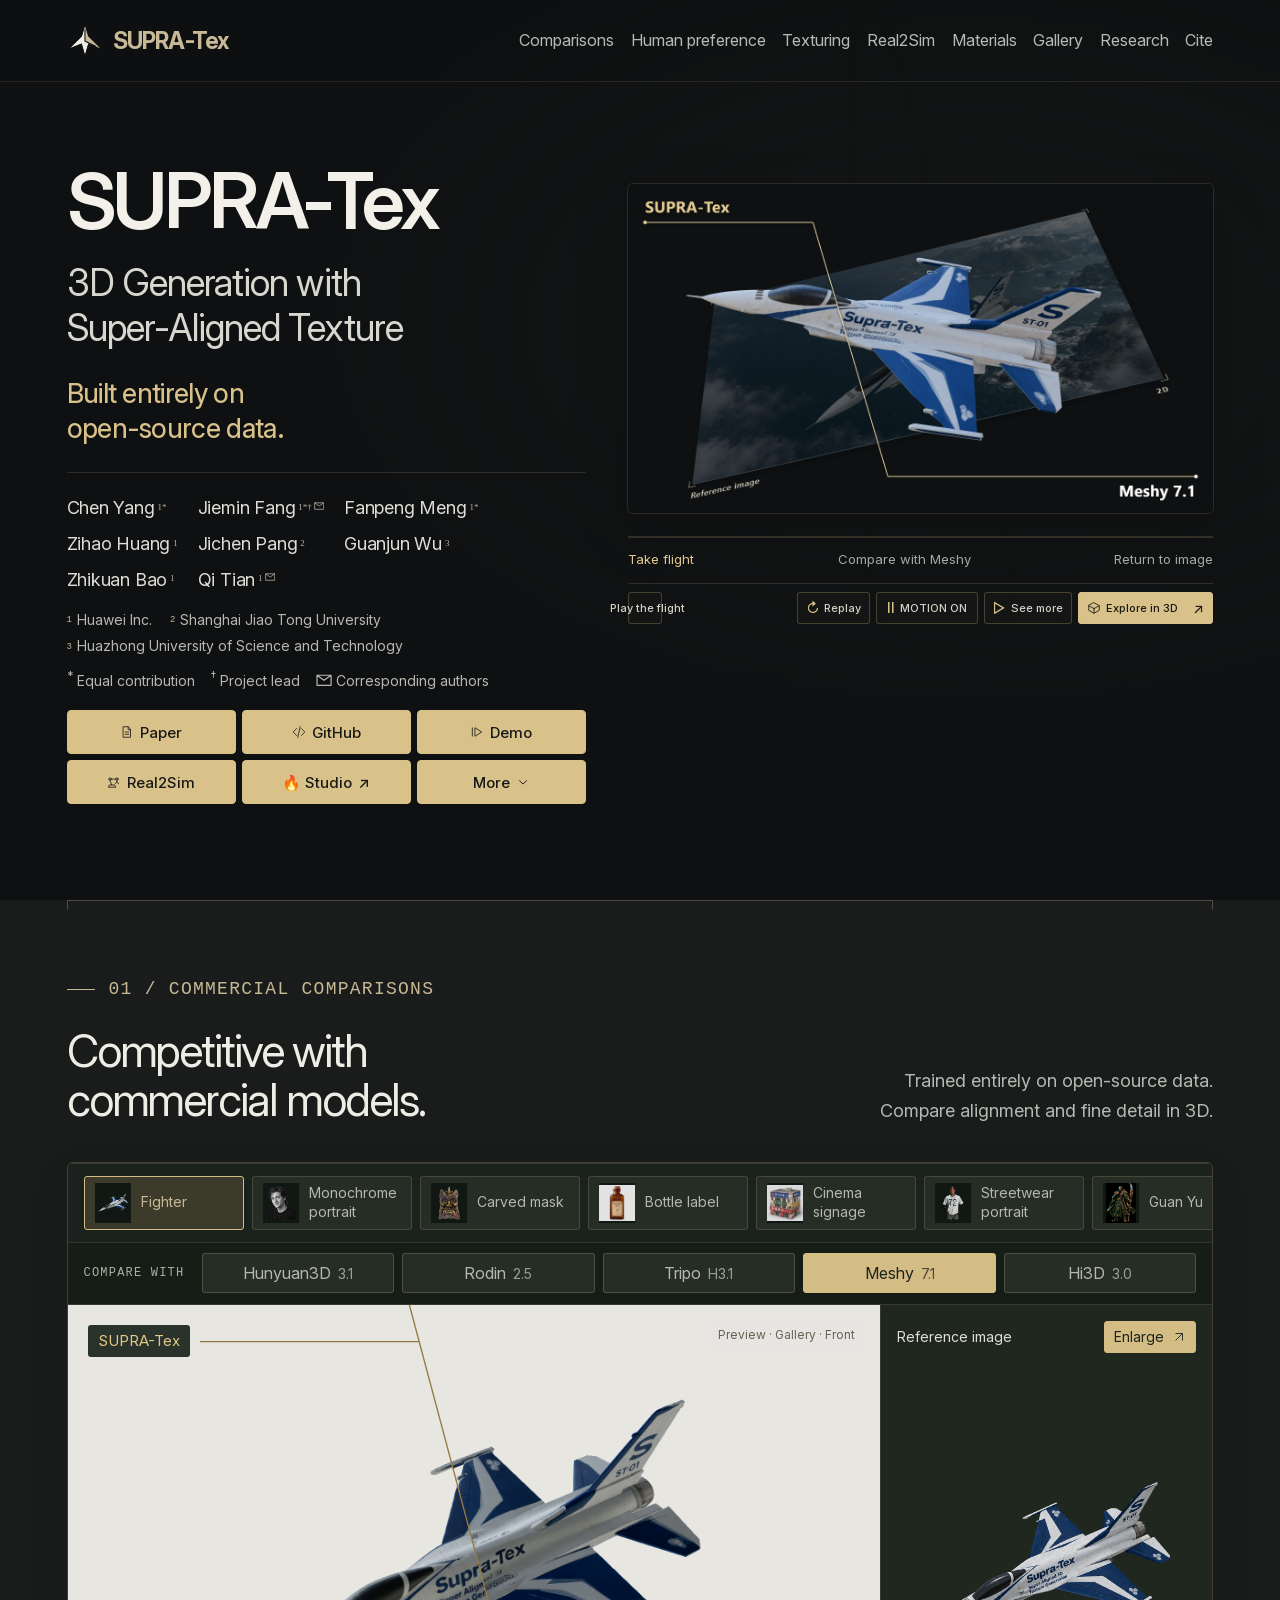
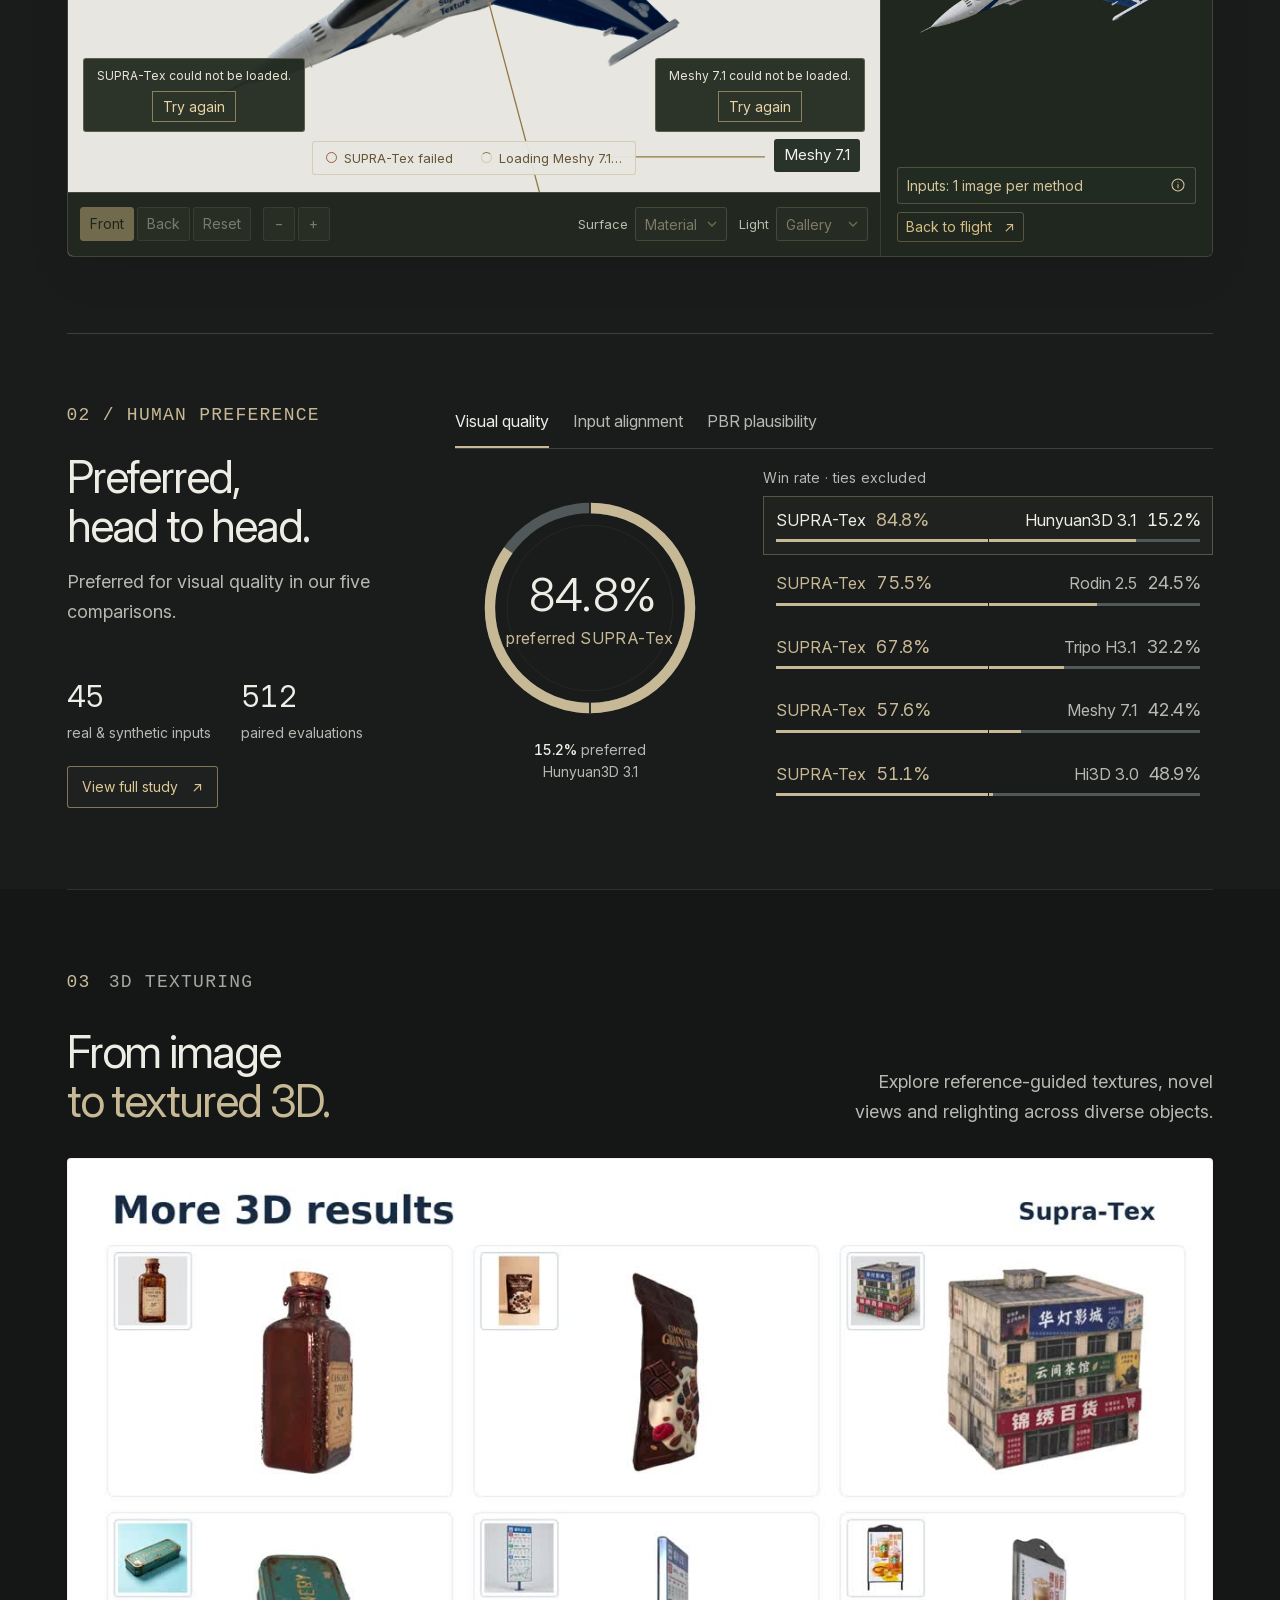
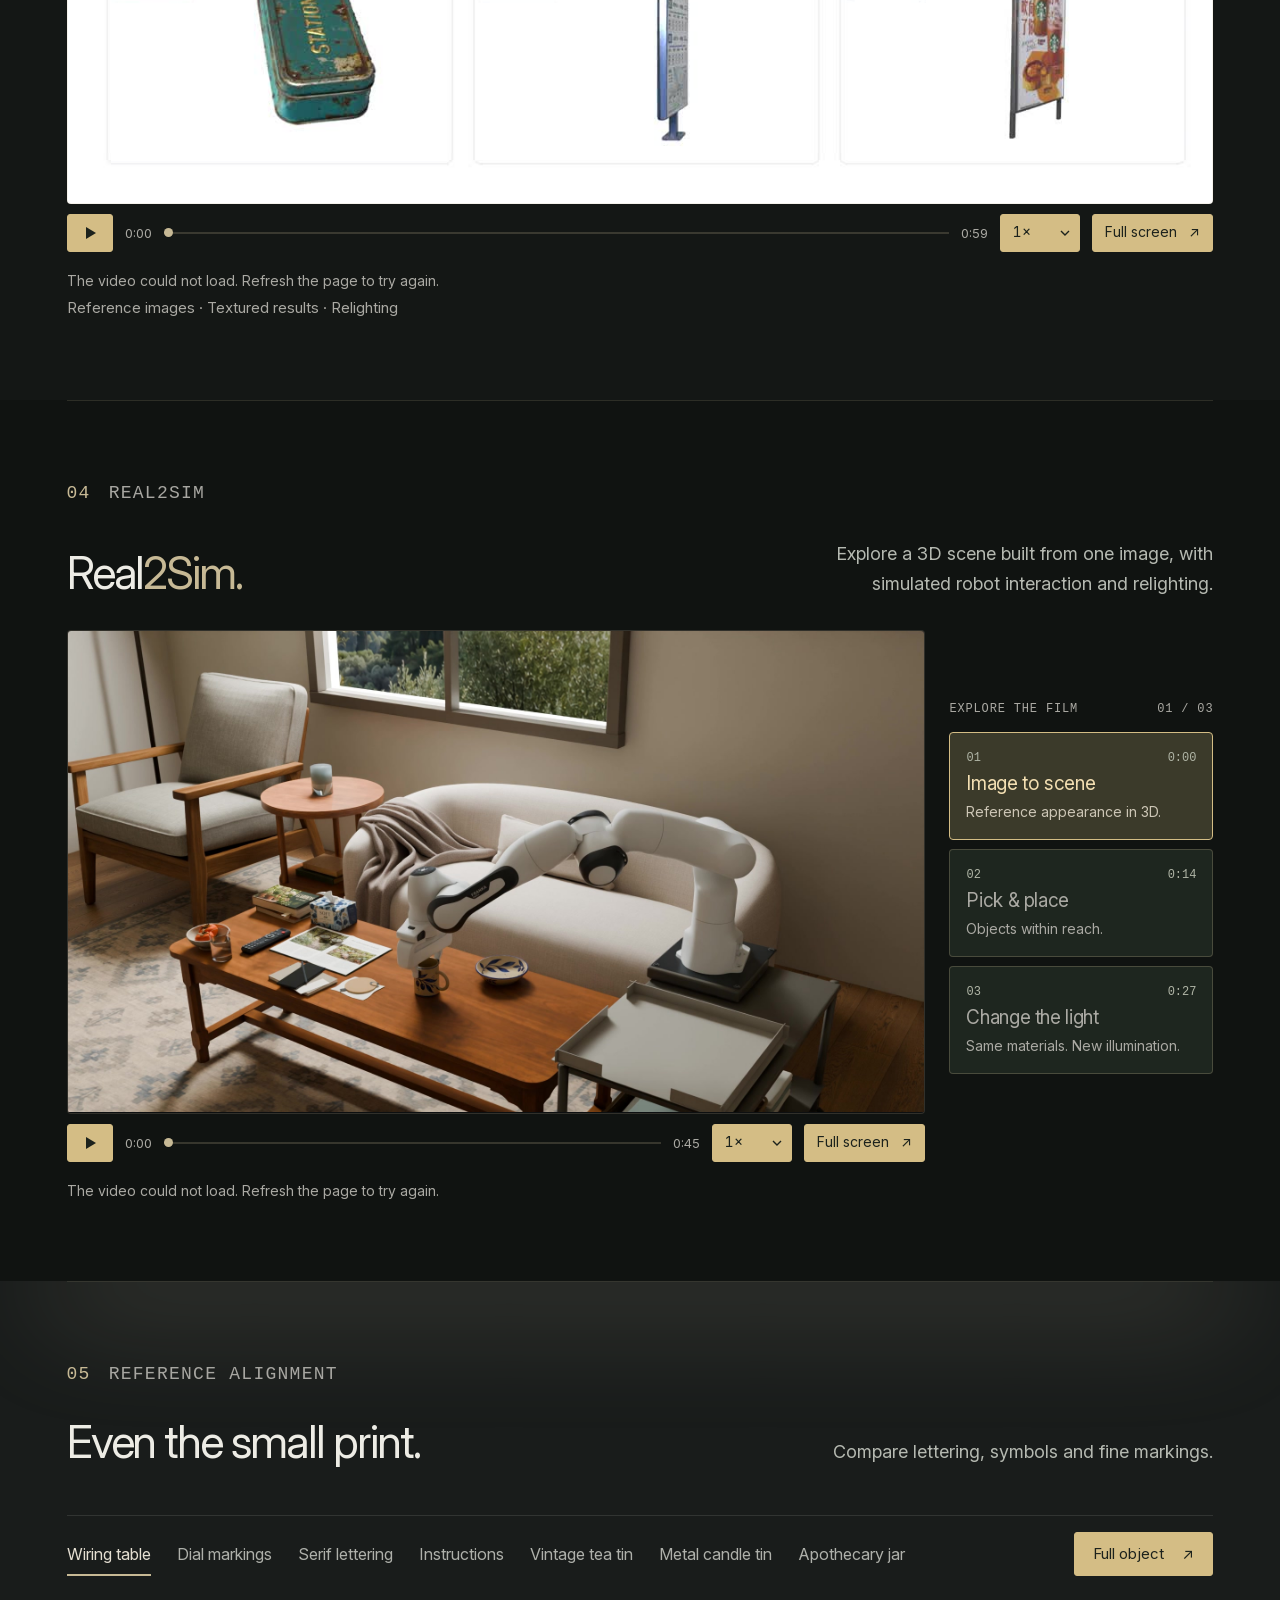
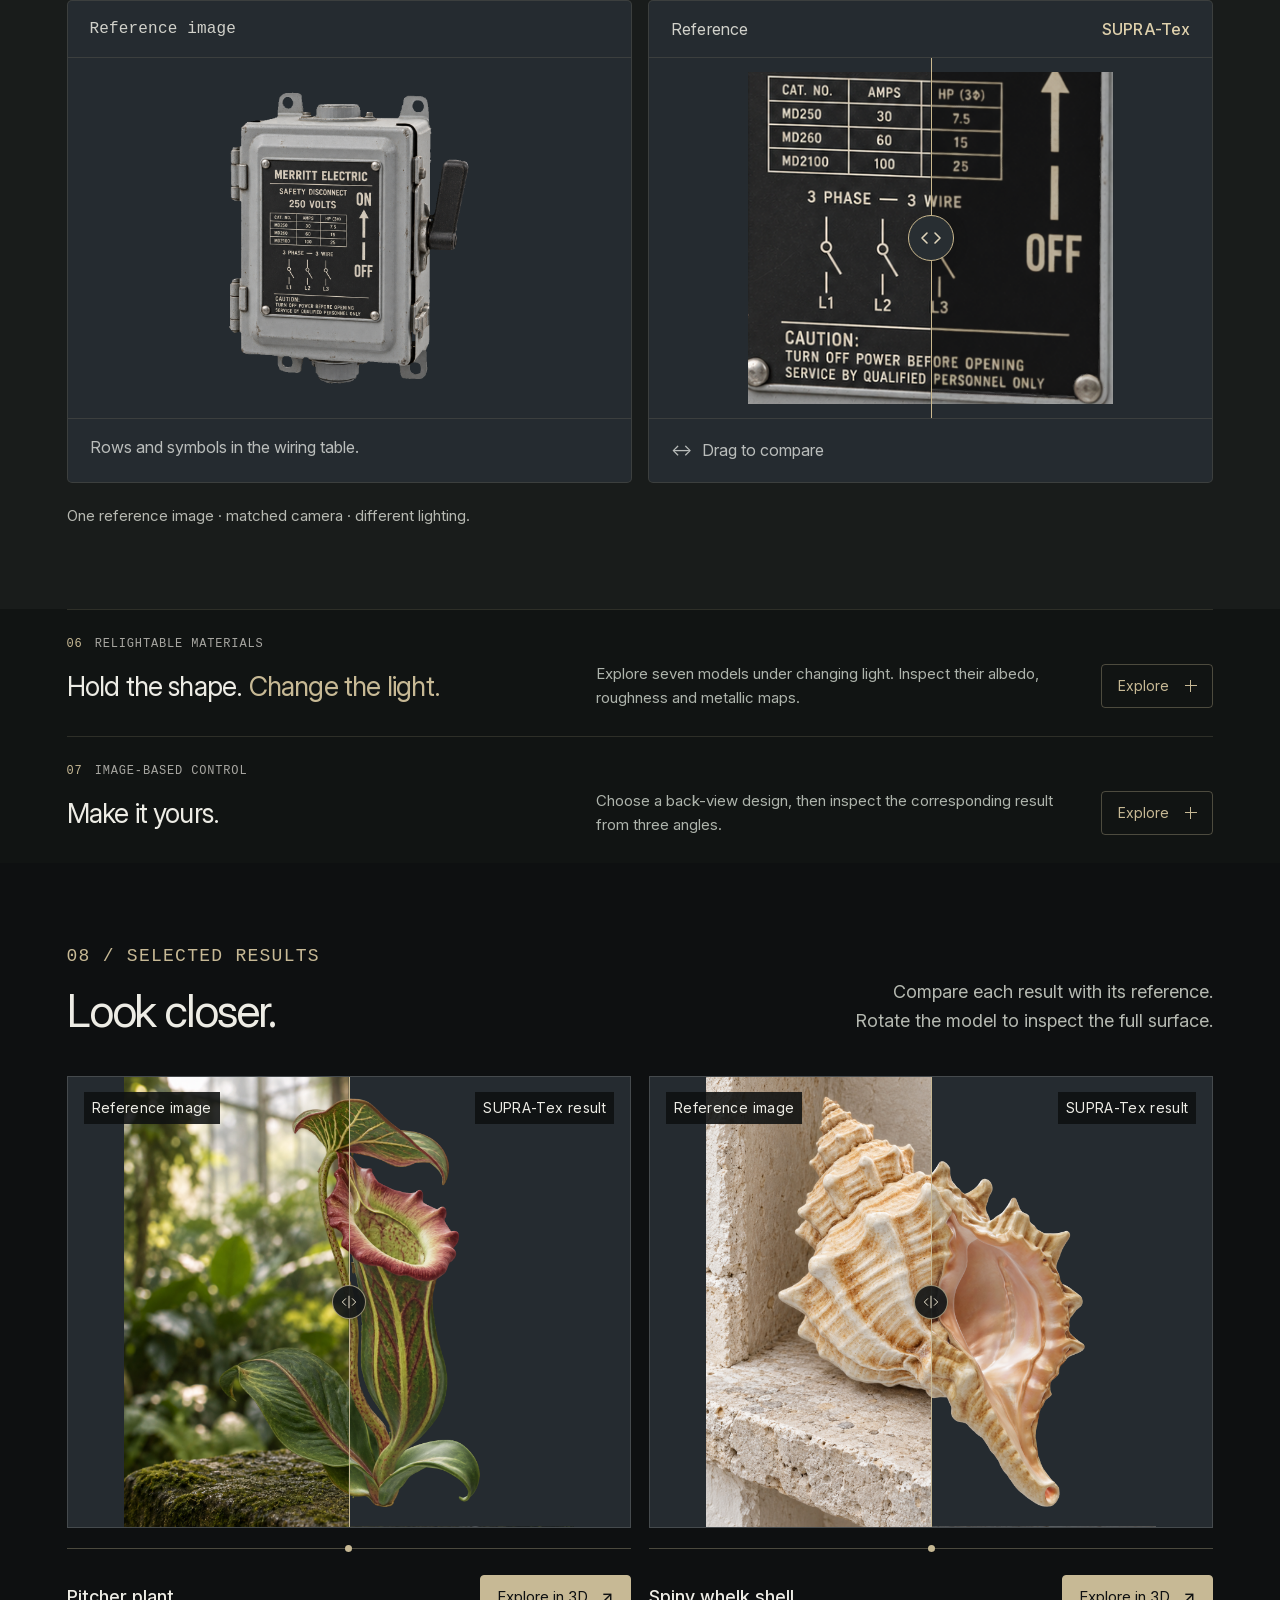
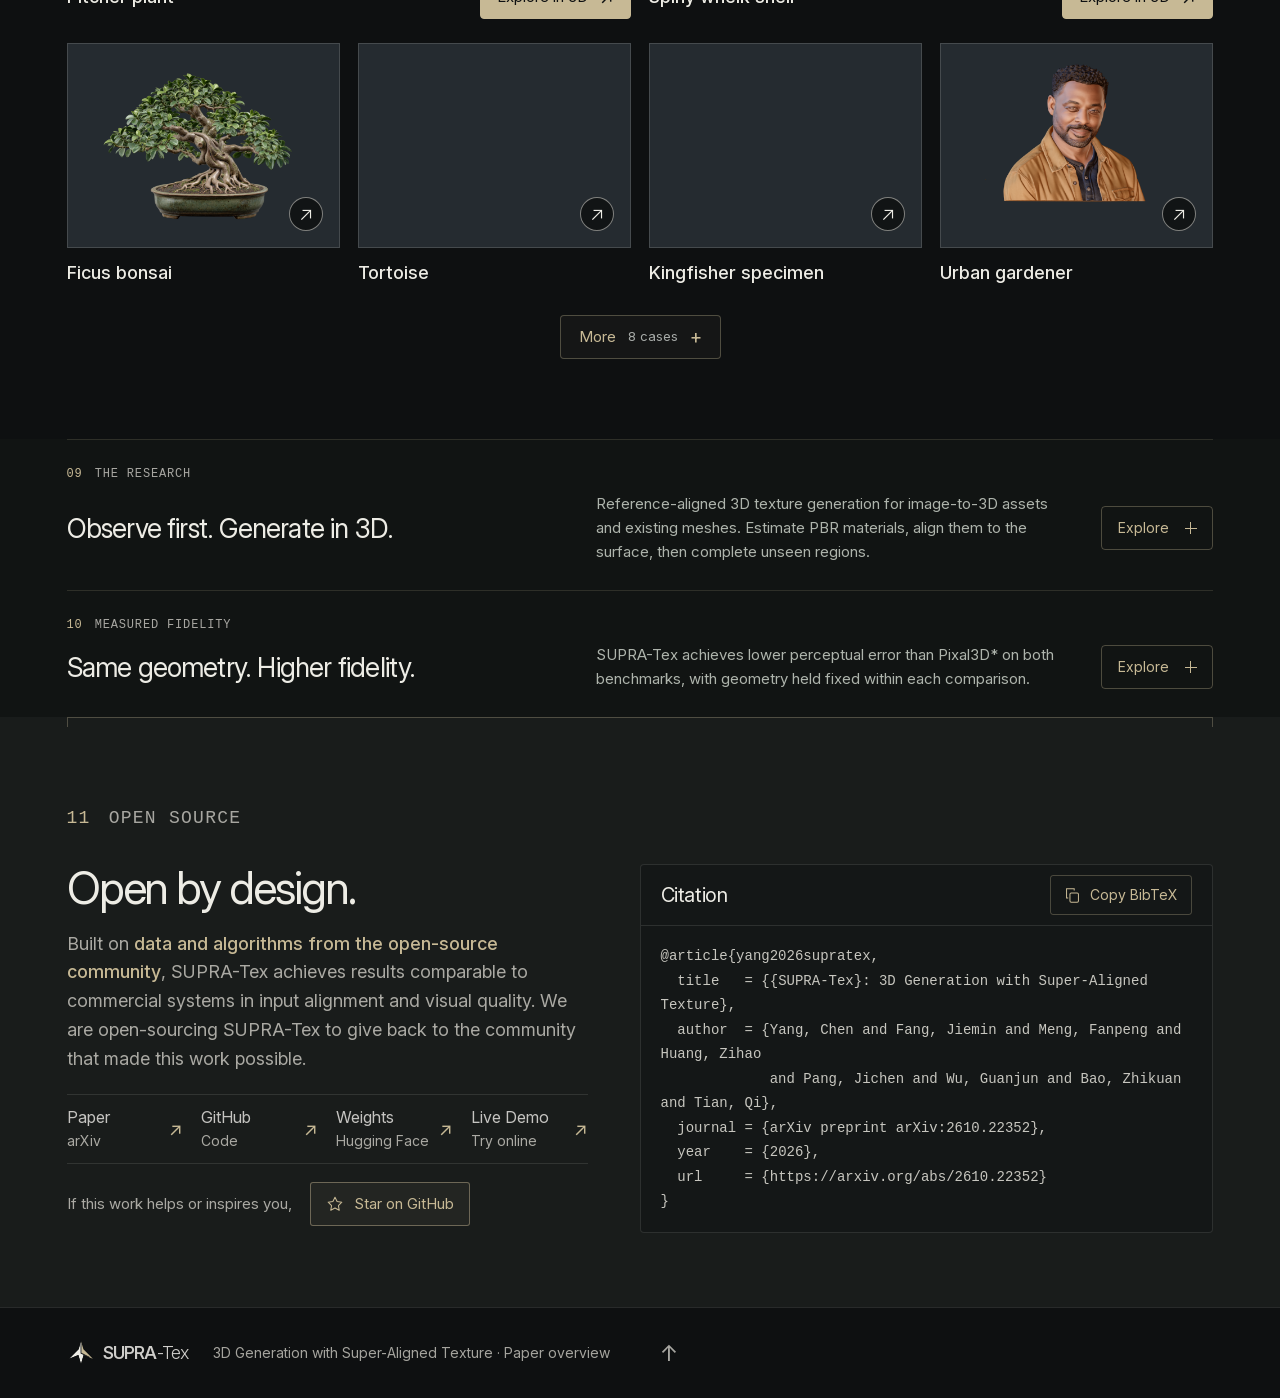
==== commit 6b740f23: "Fix comparison drag turning into a native browser drag Rotating the comparison could leave a text se" ====
--- a/index.html
+++ b/index.html
@@ -131,7 +131,7 @@
   <link rel="stylesheet" href="control.css">
   <link rel="stylesheet" href="gallery.css?v=refinement-65">
   <link rel="stylesheet" href="competition.css?v=reference-38">
-  <link rel="stylesheet" href="competition-workbench.css?v=refinement-65">
+  <link rel="stylesheet" href="competition-workbench.css?v=drag-155">
   <link rel="stylesheet" href="v5.css">
   <link rel="stylesheet" href="research-refine.css?v=aligned-static-20261013">
   <link rel="stylesheet" href="preference.css?v=121">
@@ -187,7 +187,7 @@
   <script defer src="competition-models.js?v=115"></script>
   <script defer src="competition.js?v=copy-121"></script>
   <script defer src="comparison-reveal-105.js?v=110"></script>
-  <script defer src="competition-workbench.js?v=115"></script>
+  <script defer src="competition-workbench.js?v=drag-155"></script>
   <script defer src="competition-film.js?v=99"></script>
   <script defer src="v5.js"></script>
   <script defer src="citation.js?v=citation-44"></script>
--- a/competition-workbench.css
+++ b/competition-workbench.css
@@ -47,6 +47,7 @@
 #competition.comp-refined [data-detail=true] .comp-render{transform:scale(2);transform-origin:var(--comp-detail-x,50%) var(--comp-detail-y,50%);will-change:transform}
 #competition.comp-refined [data-detail=true] .comp-pane{cursor:crosshair}
 #competition.comp-refined [data-detail=true] .comp-pane:focus-visible{outline:2px solid #80704d;outline-offset:-3px}
+#competition.comp-refined .comp-pair{-webkit-user-select:none;user-select:none;-webkit-user-drag:none}
 #competition.comp-refined .comp-live-mount{position:absolute;inset:0;touch-action:none;cursor:grab}
 #competition.comp-refined .comp-live-mount:active{cursor:grabbing}
 #competition.comp-refined .comp-live-mount:focus-visible{outline:2px solid #80704d;outline-offset:-3px}
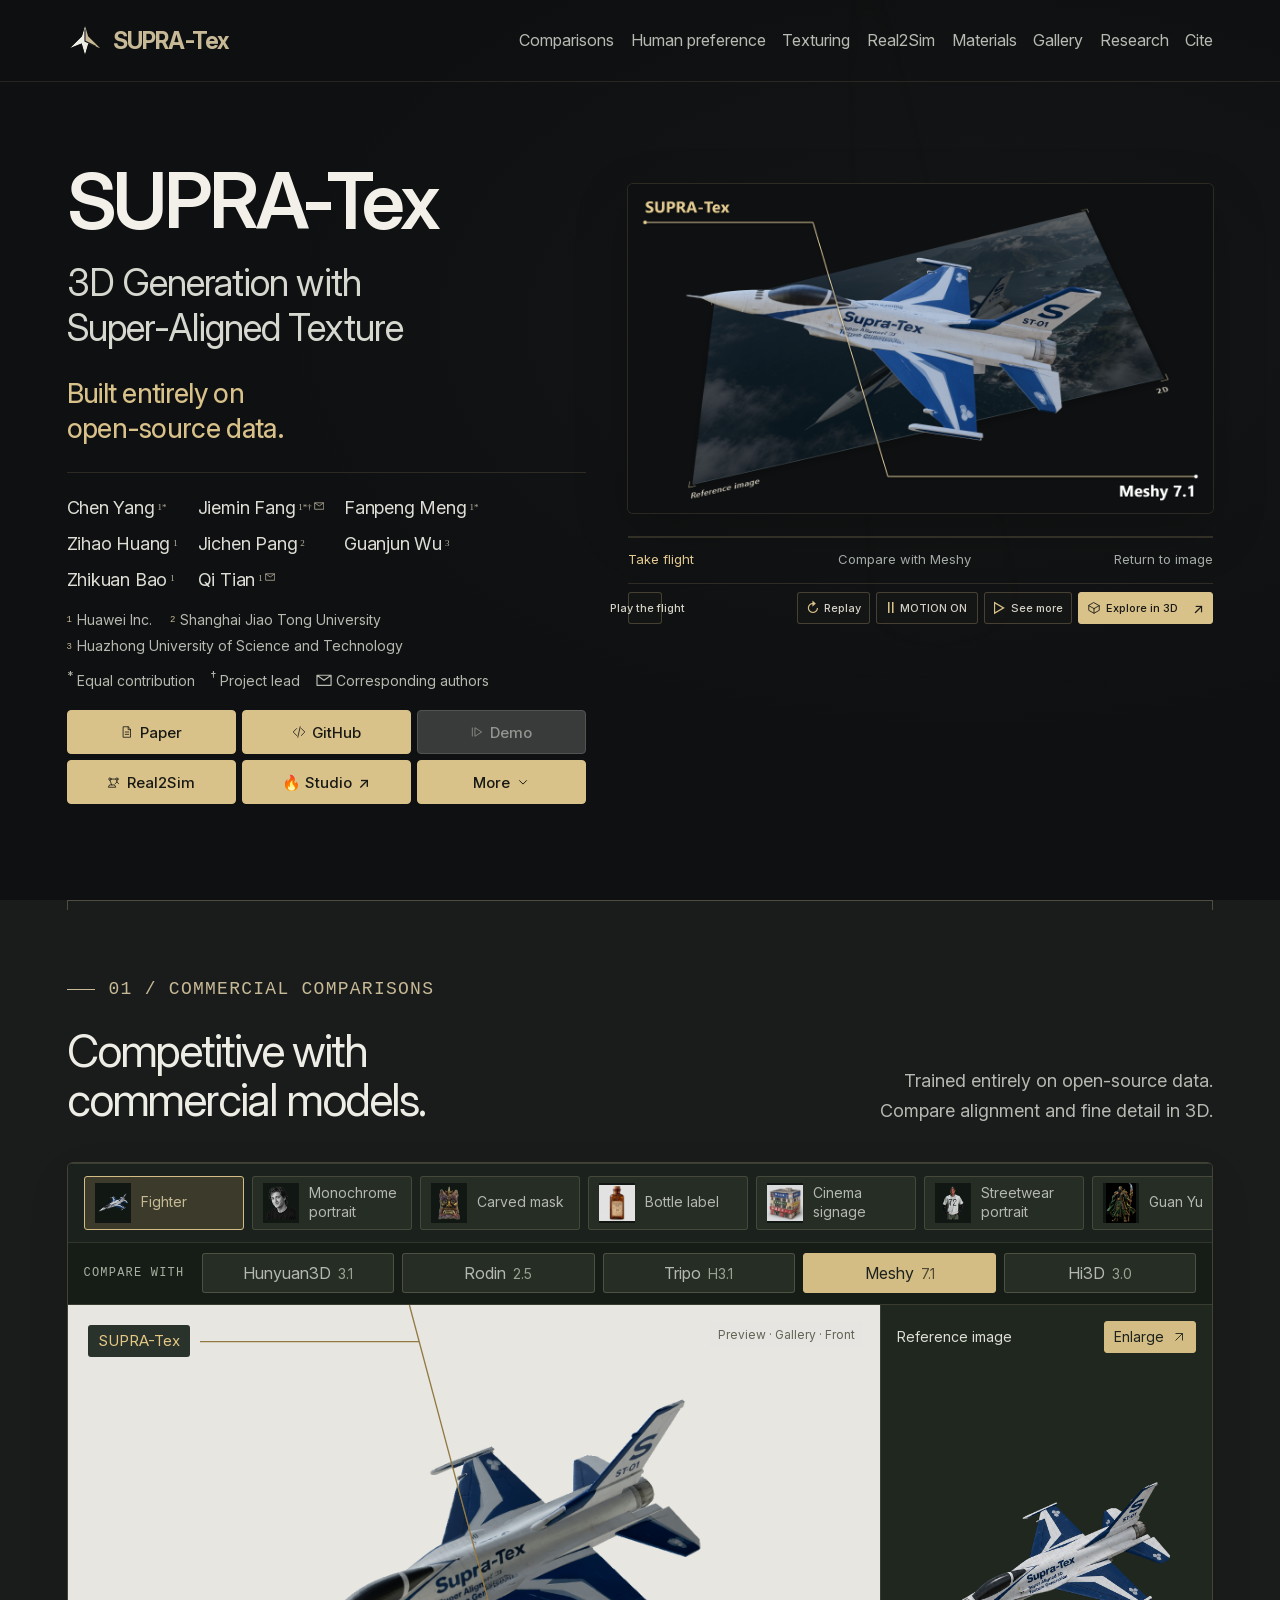
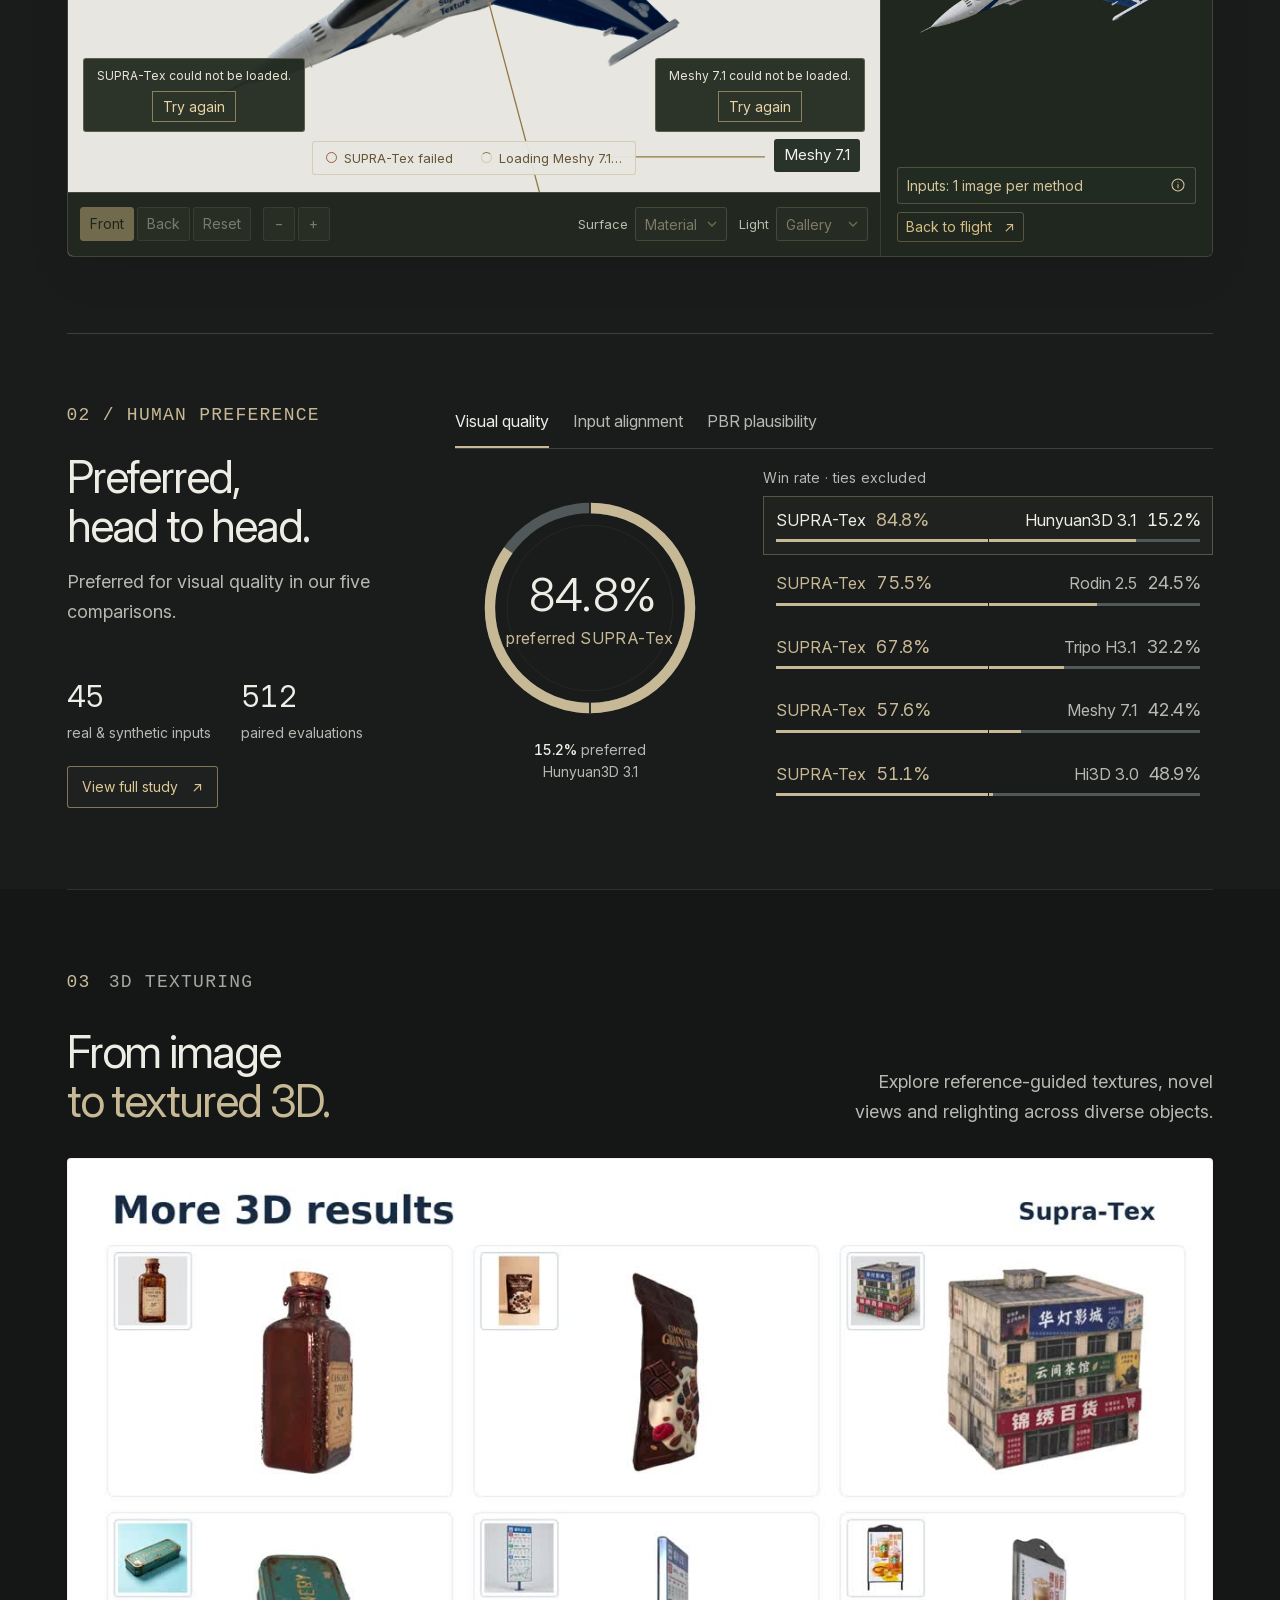
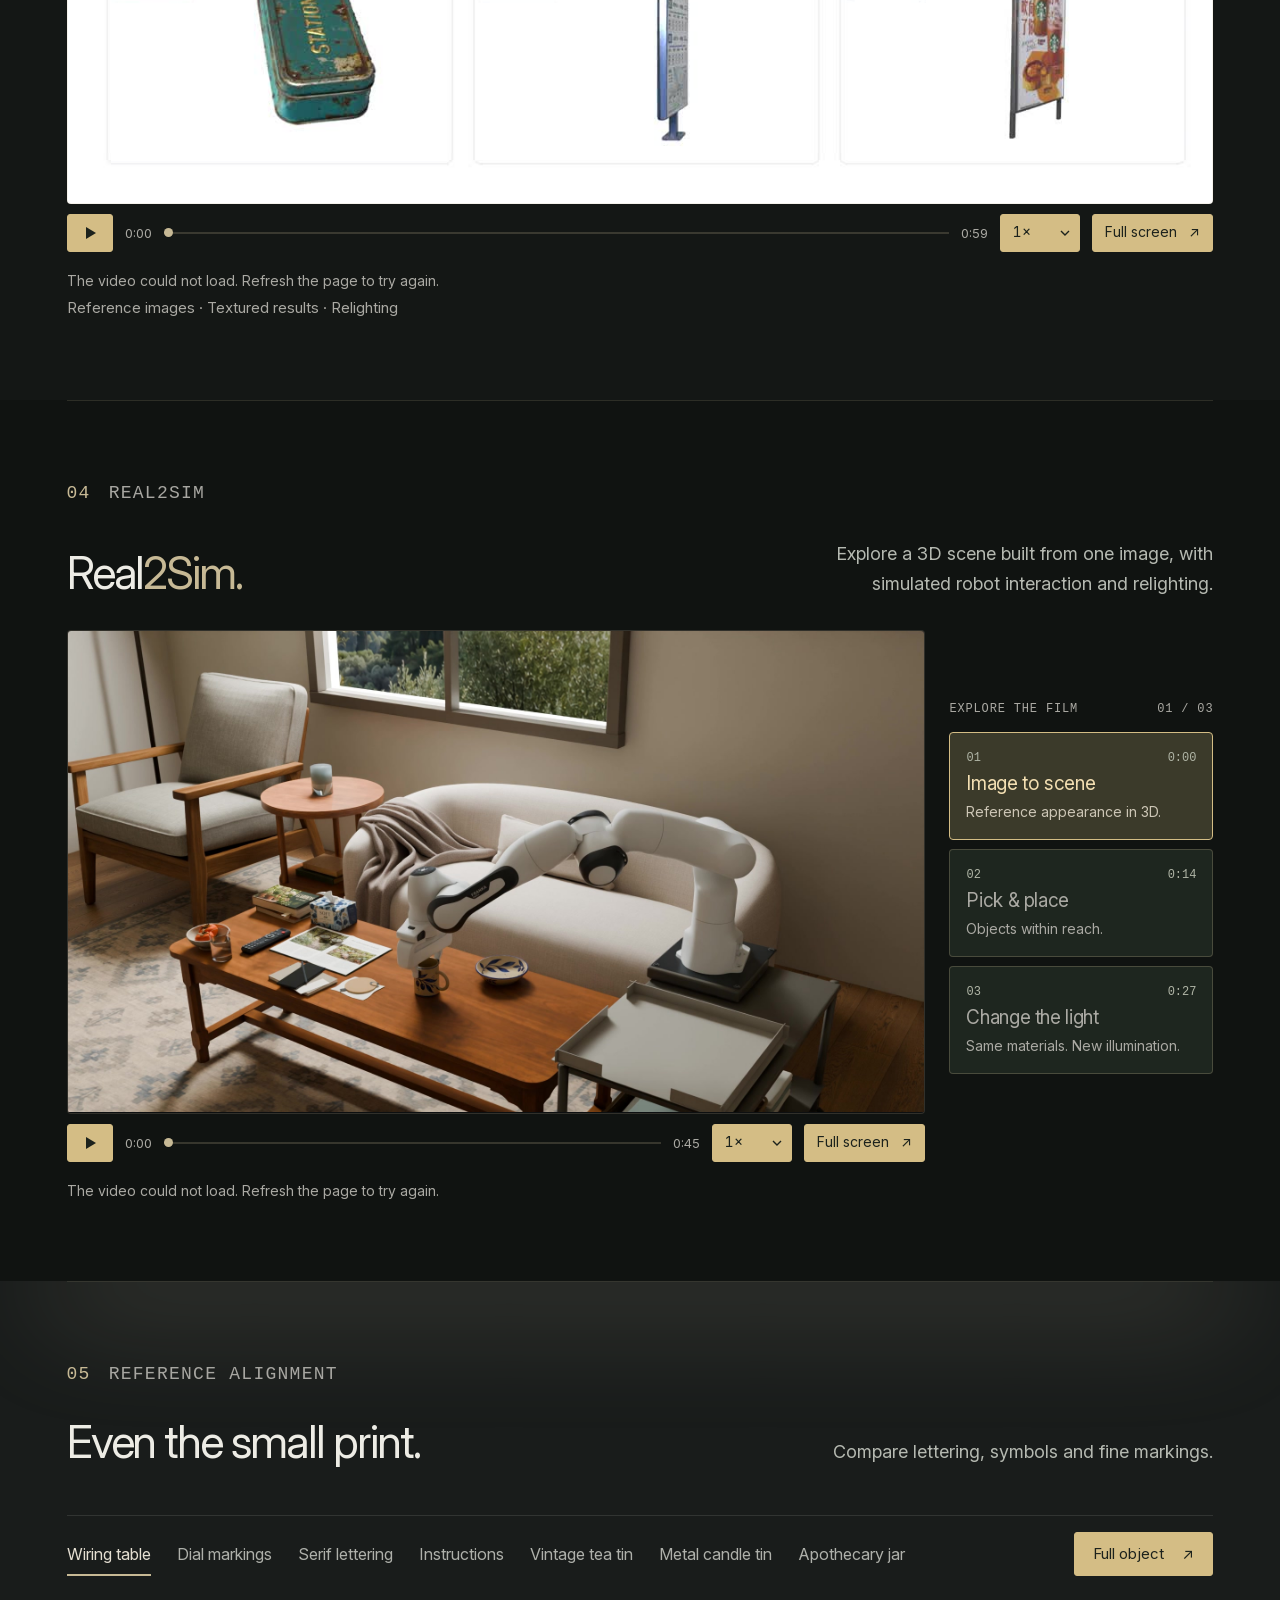
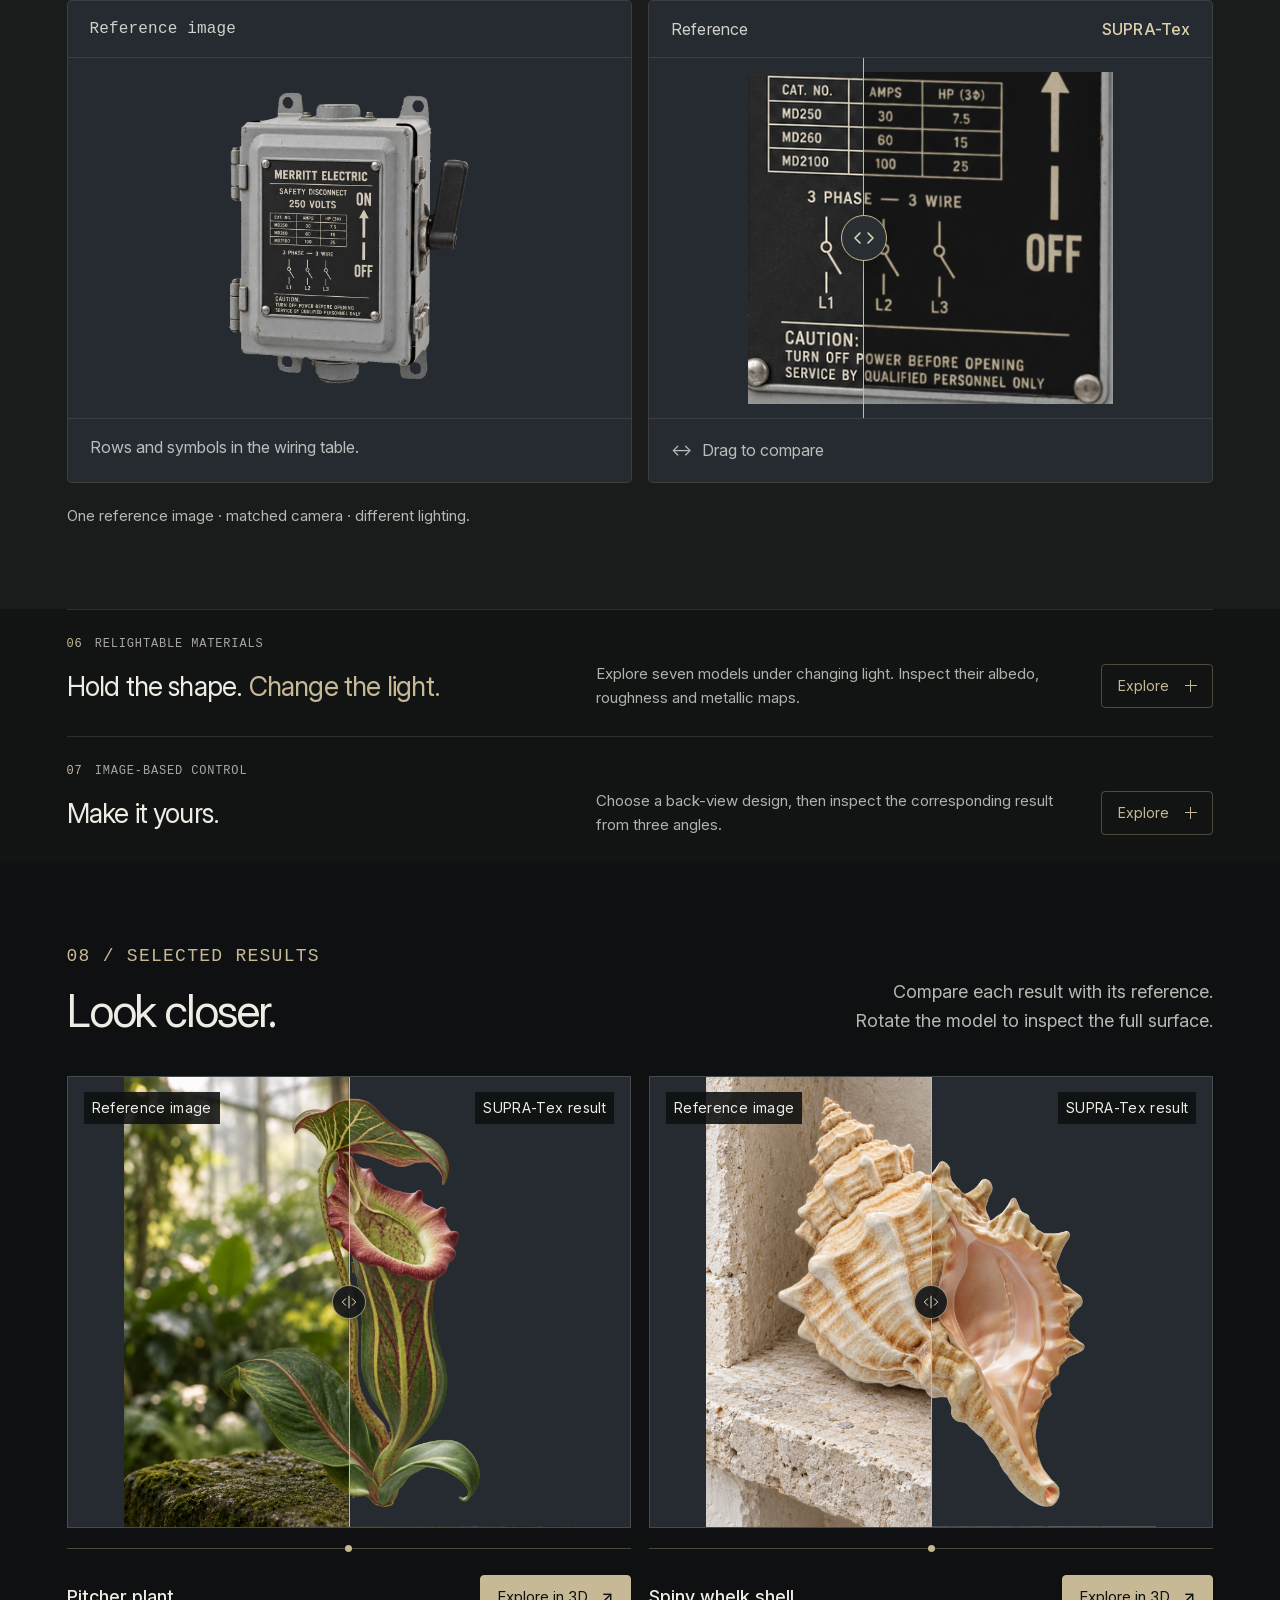
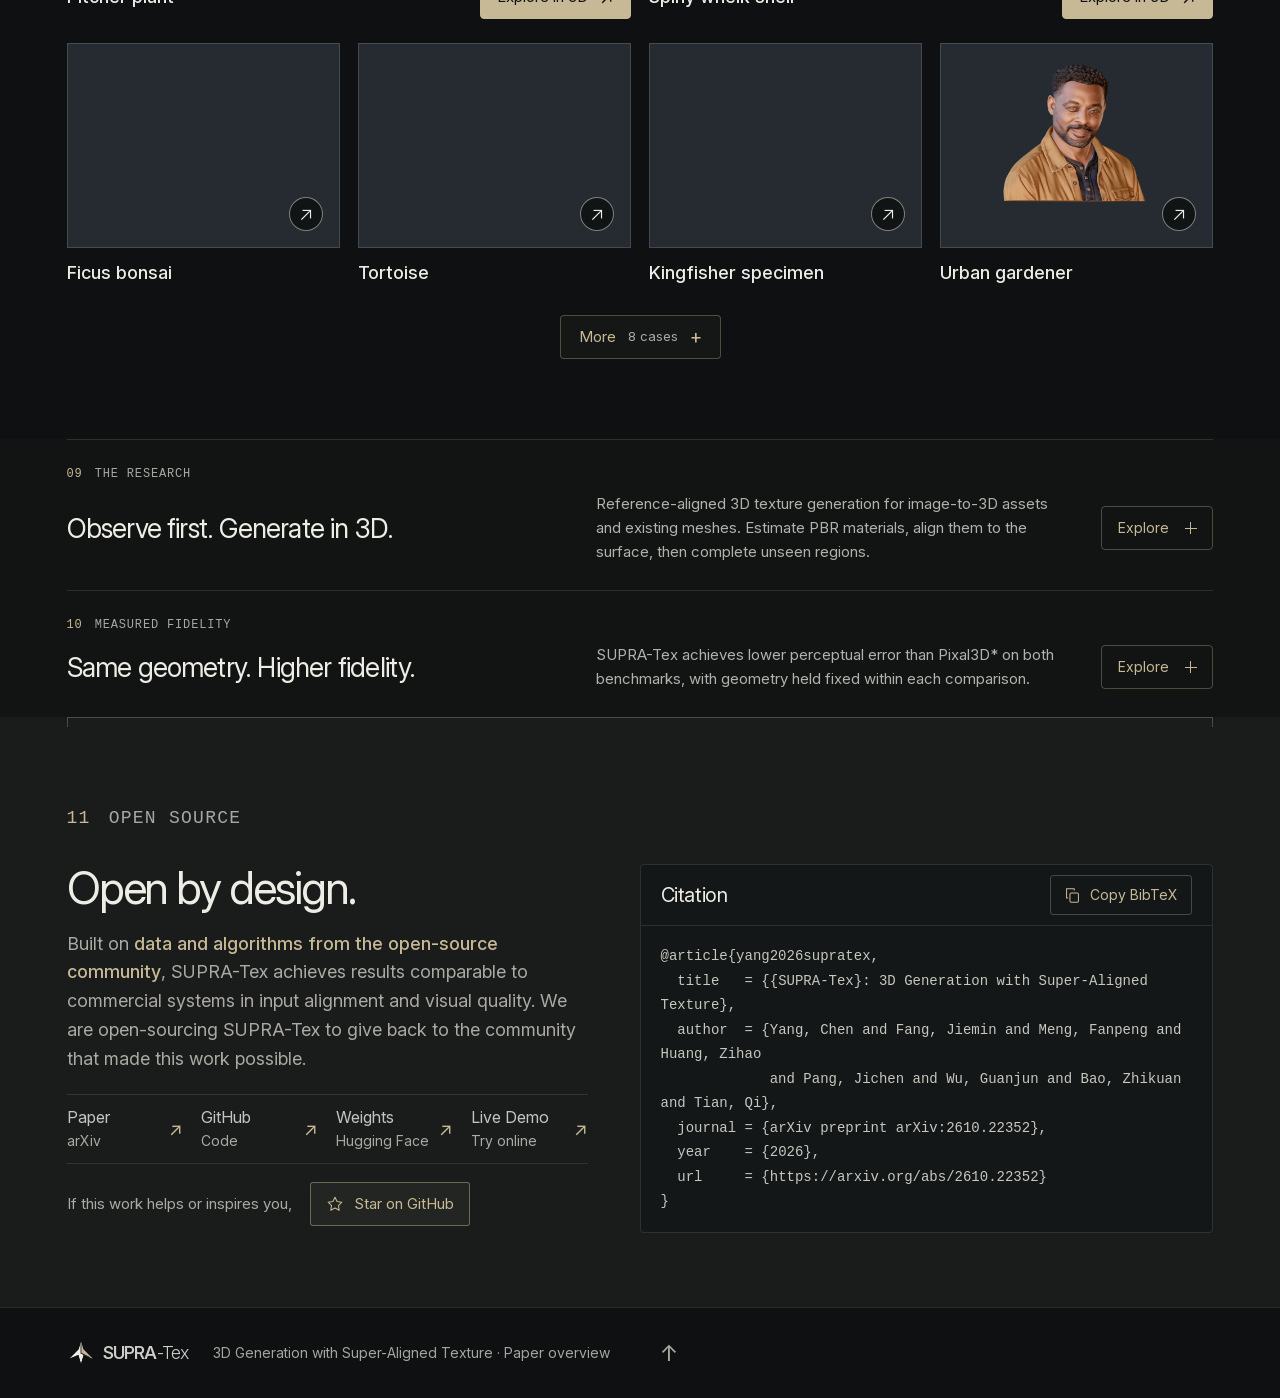
==== commit fcbf504f: "Temporarily disable homepage Demo button during updates" ====
--- a/index.html
+++ b/index.html
@@ -171,6 +171,18 @@
   <link rel="stylesheet" href="hero-viewport-134.css?v=156">
   <link rel="stylesheet" href="texturing.css?v=134">
   <link rel="stylesheet" href="section-folds.css?v=153">
+  <style>
+    #top #paper .paper-resource[aria-disabled="true"],
+    #top #paper .paper-resource[aria-disabled="true"]:hover {
+      background: #393b3a;
+      border-color: #515451;
+      color: #92958f;
+      cursor: not-allowed;
+      transform: none;
+      box-shadow: none;
+    }
+    #top #paper .paper-resource[aria-disabled="true"] .paper-resource-name { color: inherit; }
+  </style>
   <script defer src="asset-hosting.js?v=120"></script>
 <script defer src="asset-binaries.js?v=120"></script>
 <script defer src="asset-loader.js?v=120"></script>
@@ -183,7 +195,7 @@
   <script defer src="observatory.bundle.js?v=110"></script>
   <script defer src="editorial.js?v=folds-153"></script>
   <script defer src="control.js?v=folds-153"></script>
-  <script defer src="gallery.js?v=selected-154"></script>
+  <script defer src="gallery.js?v=light-156"></script>
   <script defer src="competition-models.js?v=115"></script>
   <script defer src="competition.js?v=copy-121"></script>
   <script defer src="comparison-reveal-105.js?v=110"></script>
@@ -241,7 +253,8 @@
           <svg viewBox="0 0 24 24" aria-hidden="true"><path d="m8 6-6 6 6 6M16 6l6 6-6 6M14 3l-4 18"/></svg>
           <span class="paper-resource-name">GitHub</span>
         </a>
-        <a class="paper-resource" href="https://huggingface.co/spaces/UniLat3D/Supra-Tex" data-resource="demo" target="_blank" rel="noopener noreferrer" aria-label="Hugging Face online demo">
+        <!-- Demo temporarily paused during updates; restore the URL when ready. -->
+        <a class="paper-resource" role="link" aria-disabled="true" data-resource="demo" data-paused-href="https://huggingface.co/spaces/UniLat3D/Supra-Tex" title="Demo is being updated" aria-label="Demo temporarily unavailable while being updated">
           <svg viewBox="0 0 24 24" aria-hidden="true"><path d="m9 5 11 7-11 7zM4 5v14"/></svg>
           <span class="paper-resource-name">Demo</span>
         </a>
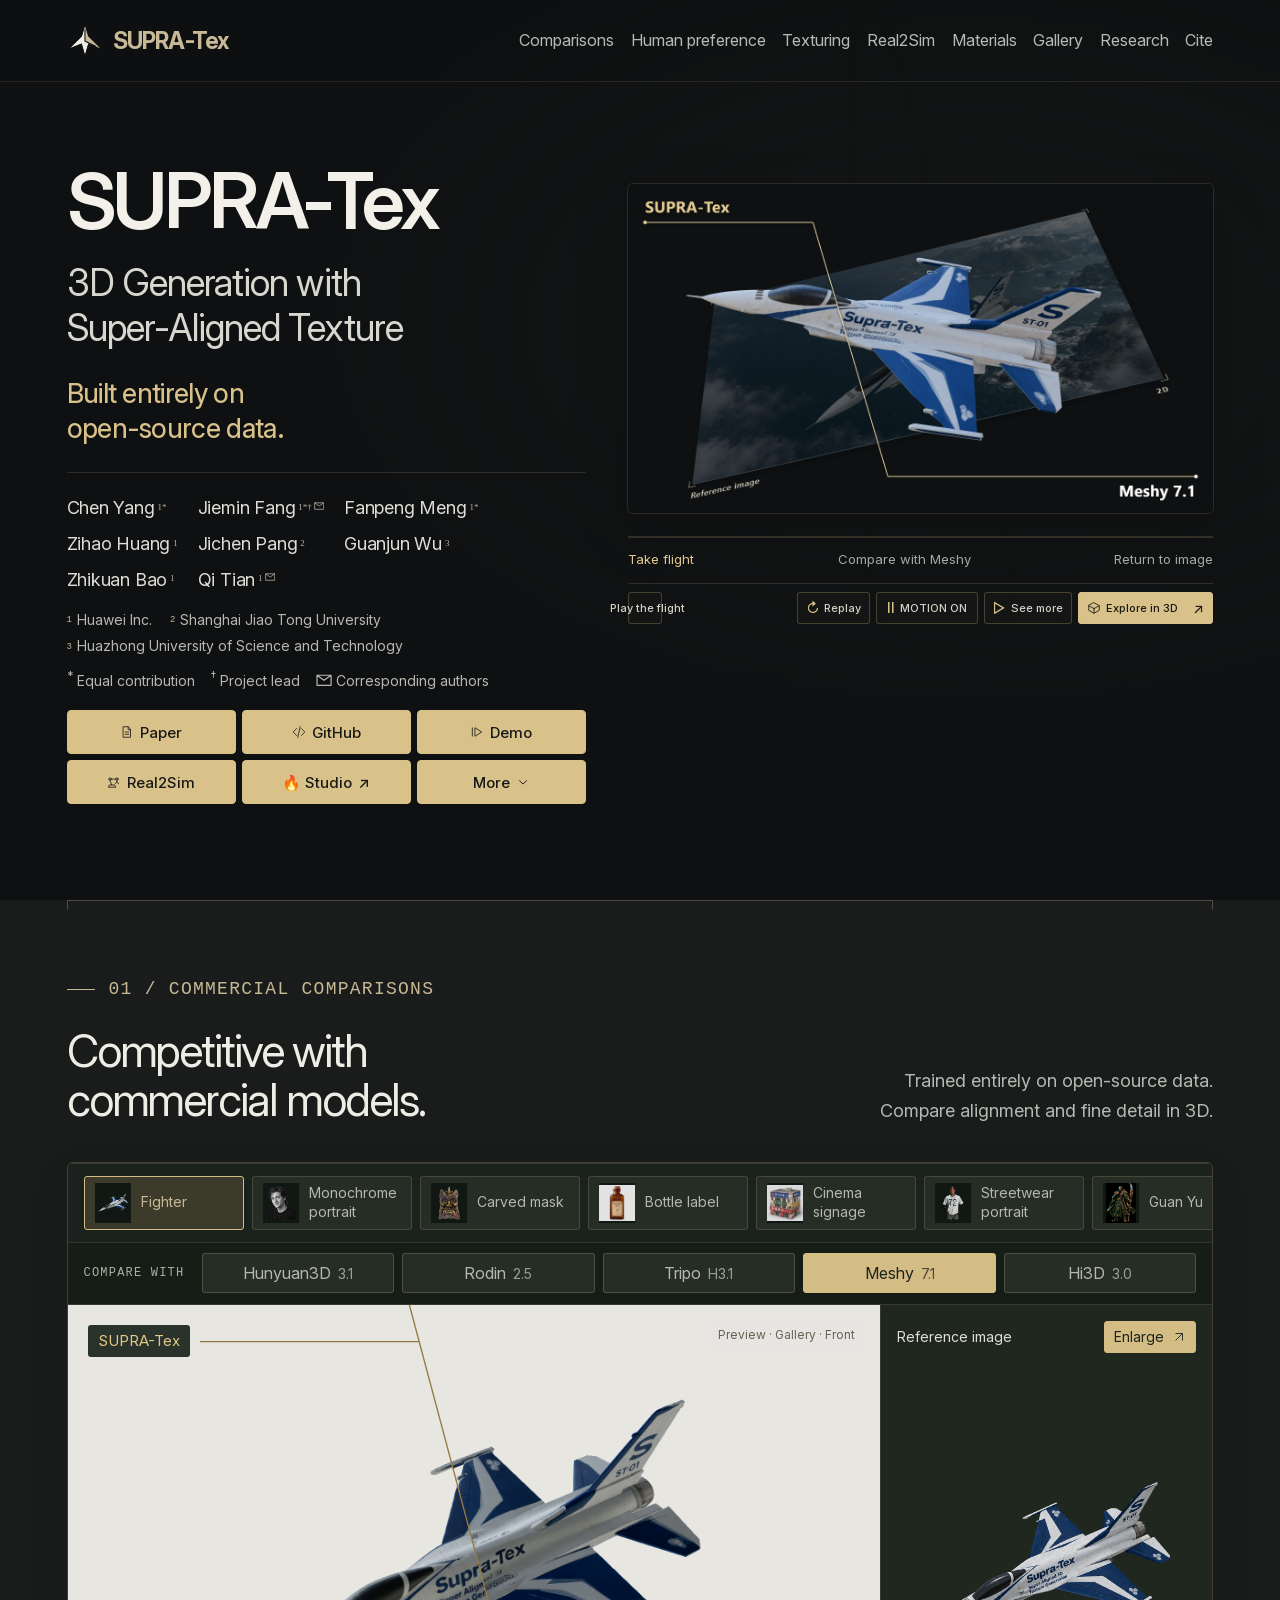
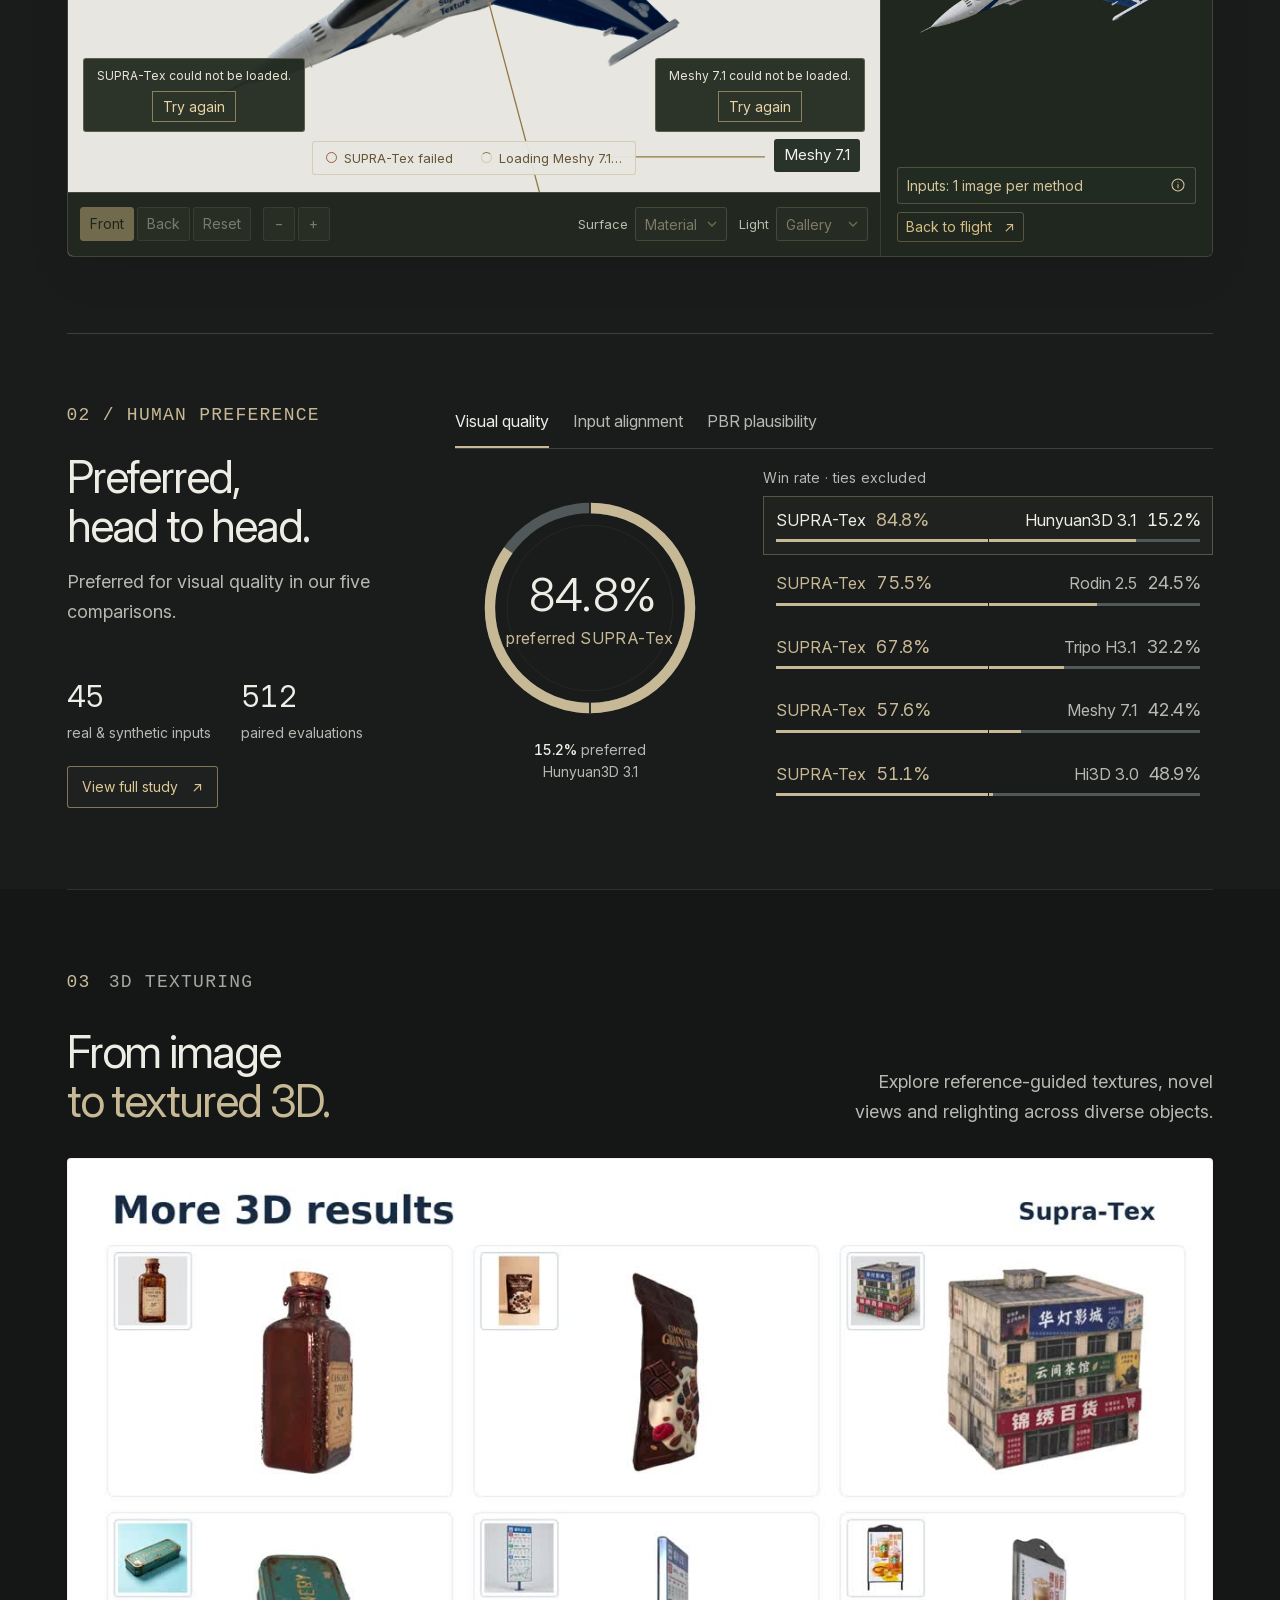
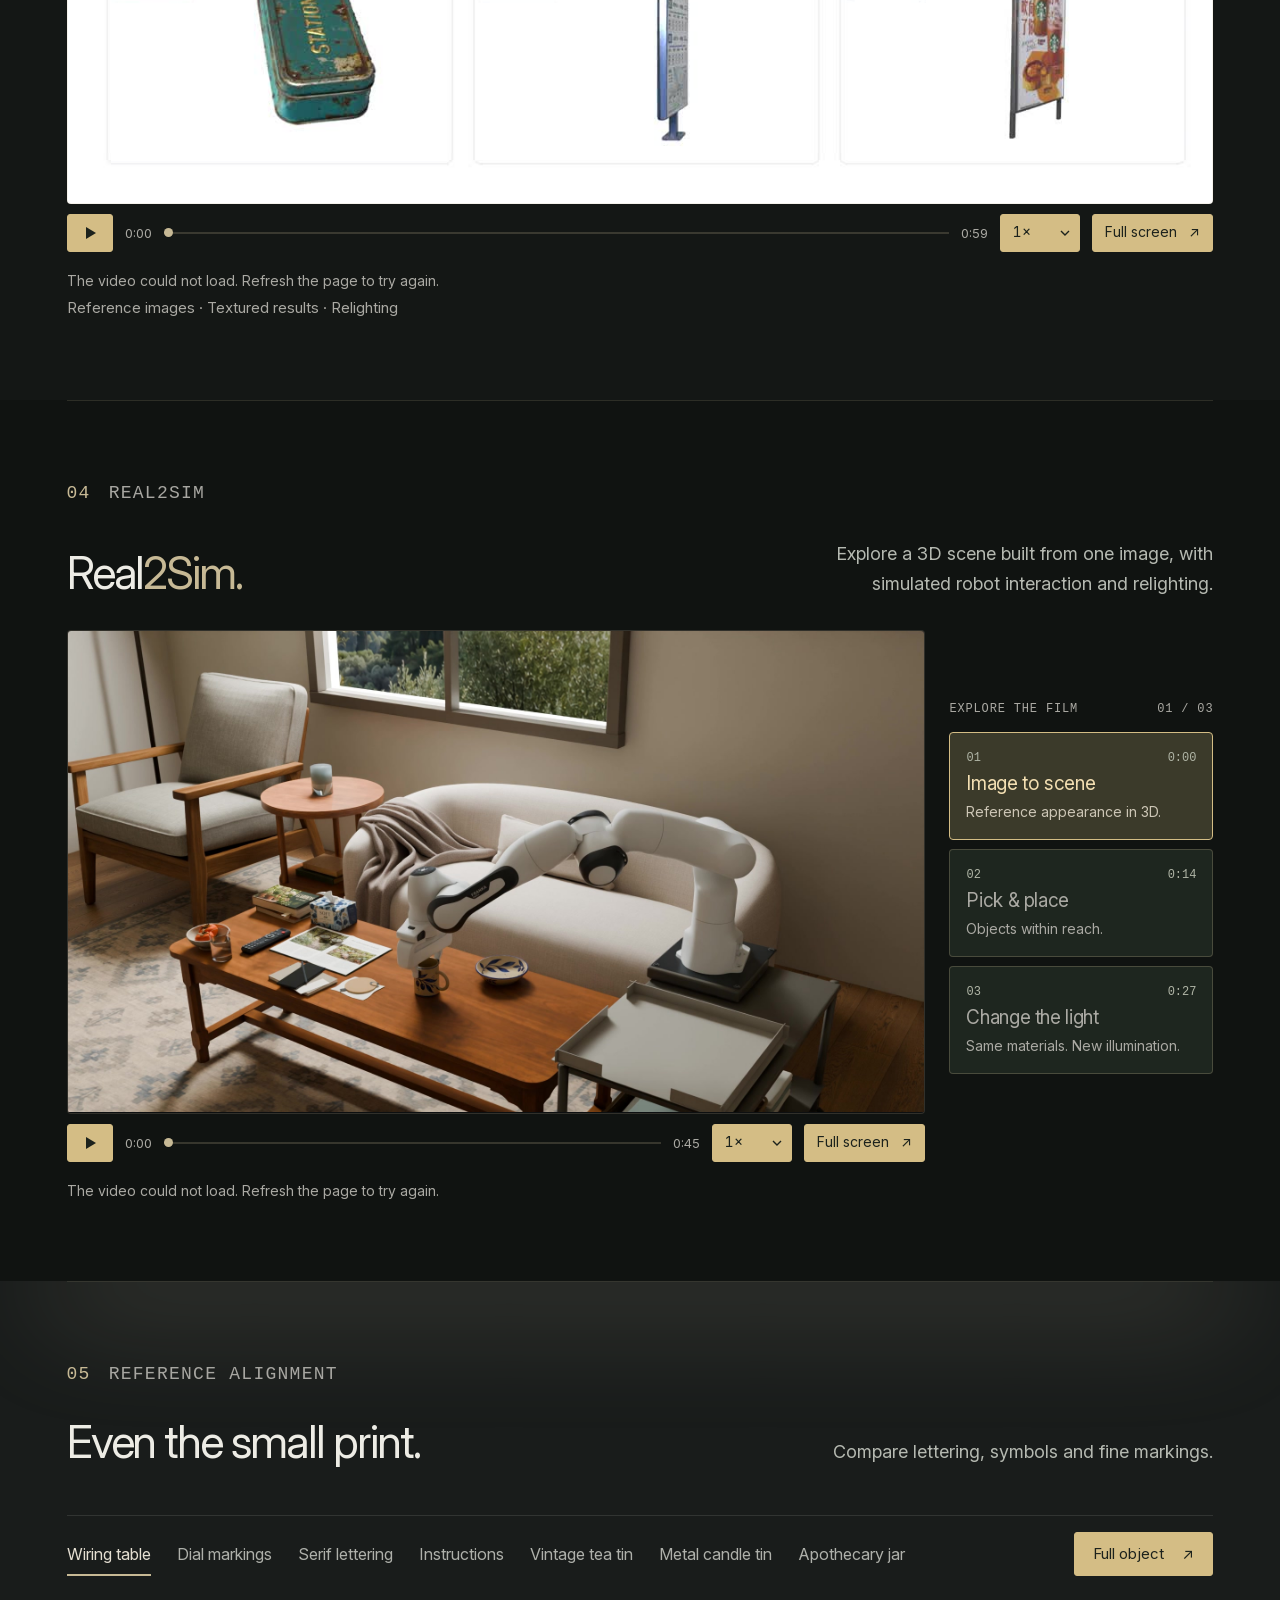
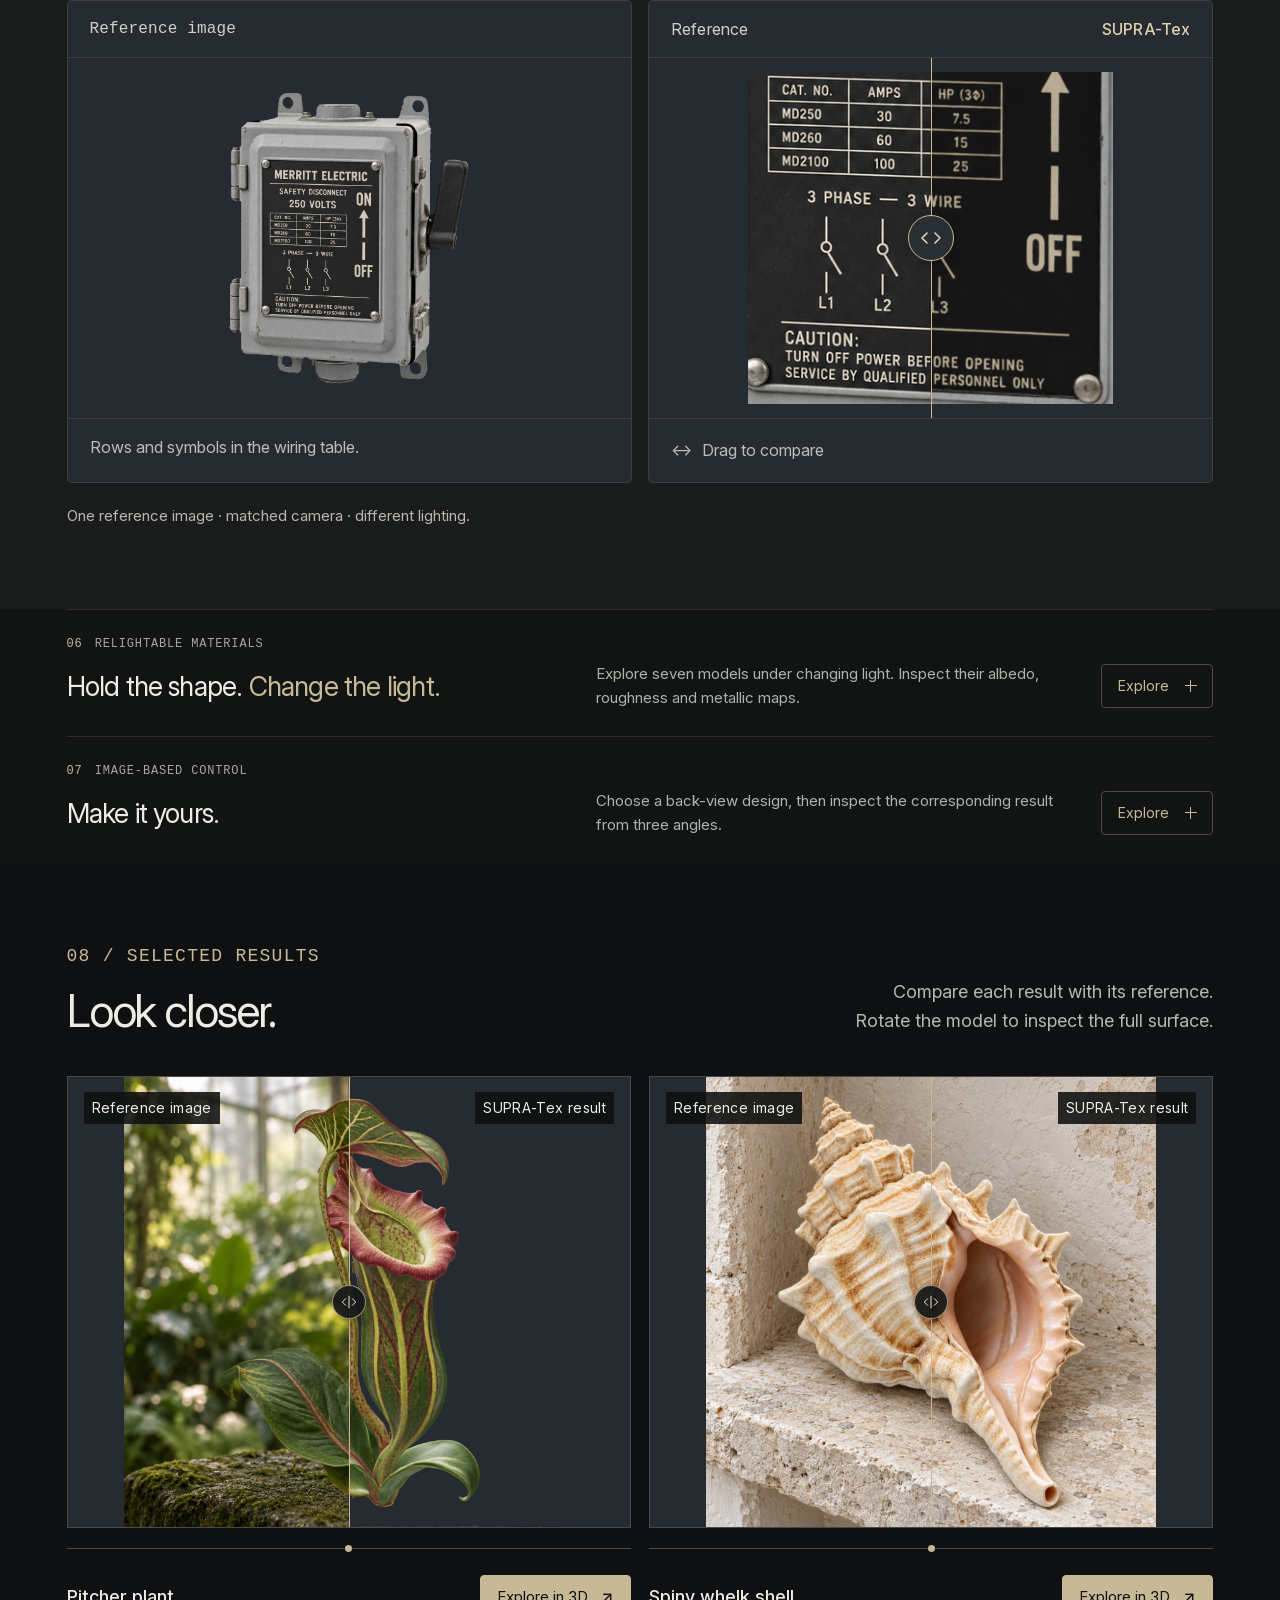
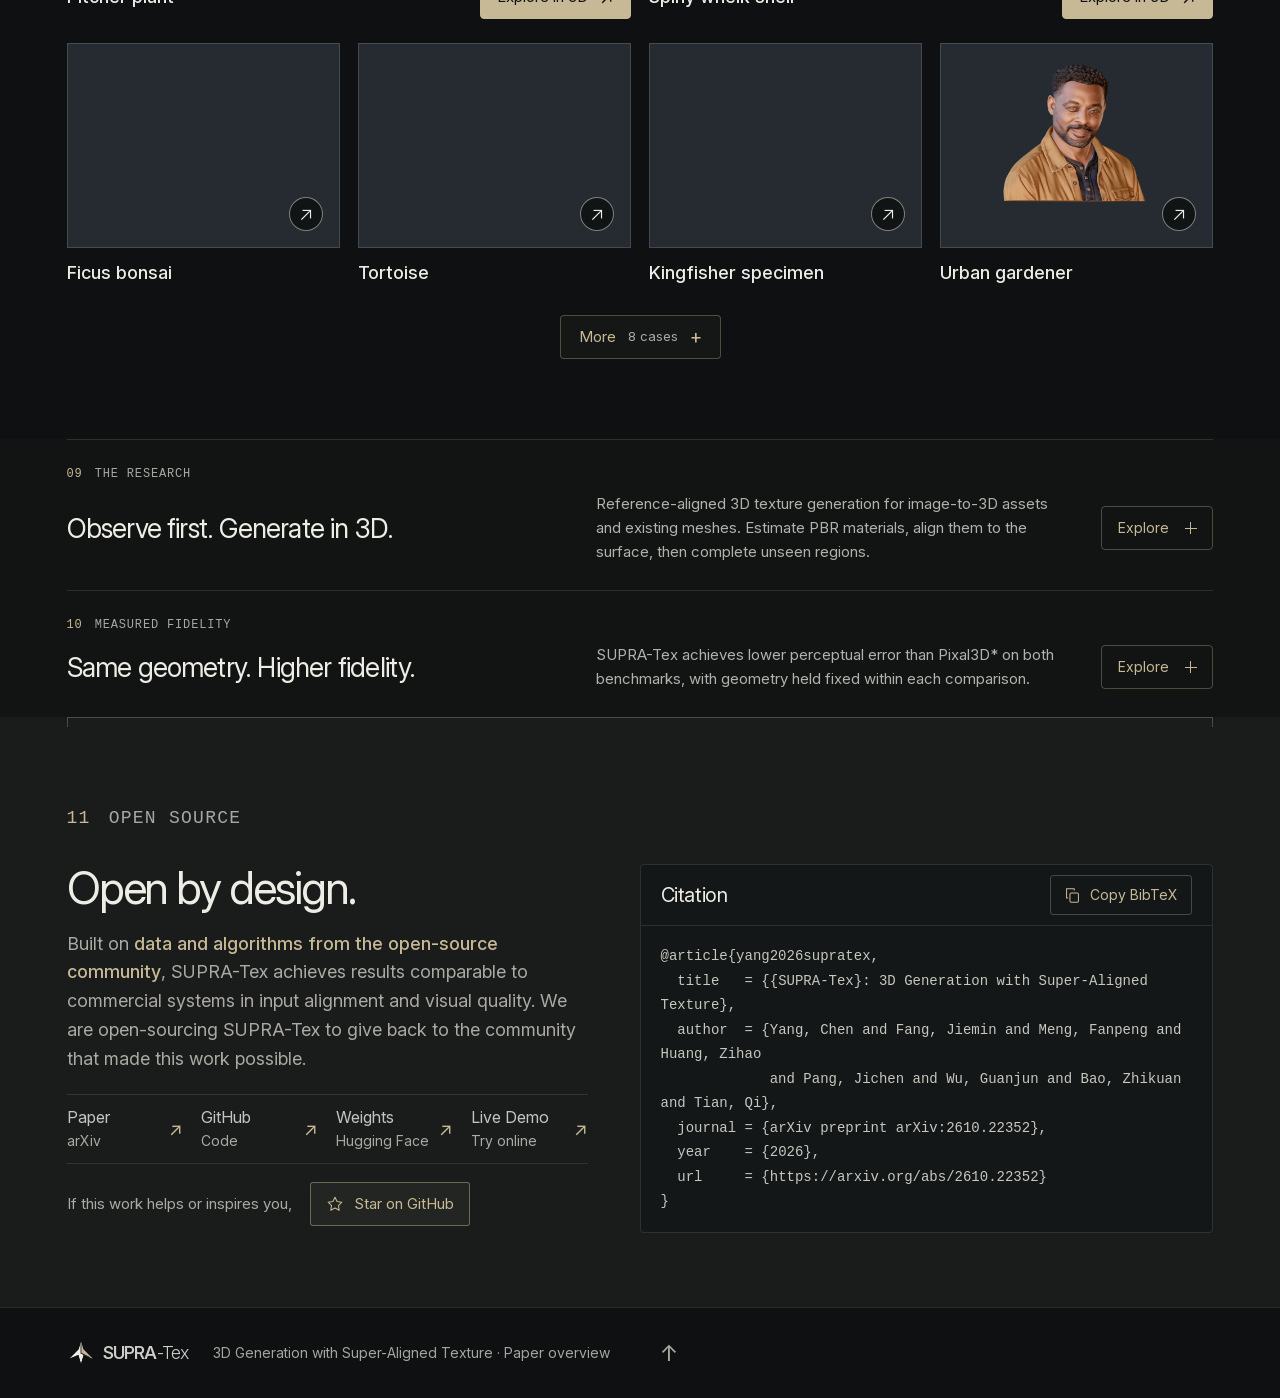
==== commit ec38f4ce: "Restore homepage Demo link after updates" ====
--- a/index.html
+++ b/index.html
@@ -171,18 +171,6 @@
   <link rel="stylesheet" href="hero-viewport-134.css?v=156">
   <link rel="stylesheet" href="texturing.css?v=134">
   <link rel="stylesheet" href="section-folds.css?v=153">
-  <style>
-    #top #paper .paper-resource[aria-disabled="true"],
-    #top #paper .paper-resource[aria-disabled="true"]:hover {
-      background: #393b3a;
-      border-color: #515451;
-      color: #92958f;
-      cursor: not-allowed;
-      transform: none;
-      box-shadow: none;
-    }
-    #top #paper .paper-resource[aria-disabled="true"] .paper-resource-name { color: inherit; }
-  </style>
   <script defer src="asset-hosting.js?v=120"></script>
 <script defer src="asset-binaries.js?v=120"></script>
 <script defer src="asset-loader.js?v=120"></script>
@@ -253,8 +241,7 @@
           <svg viewBox="0 0 24 24" aria-hidden="true"><path d="m8 6-6 6 6 6M16 6l6 6-6 6M14 3l-4 18"/></svg>
           <span class="paper-resource-name">GitHub</span>
         </a>
-        <!-- Demo temporarily paused during updates; restore the URL when ready. -->
-        <a class="paper-resource" role="link" aria-disabled="true" data-resource="demo" data-paused-href="https://huggingface.co/spaces/UniLat3D/Supra-Tex" title="Demo is being updated" aria-label="Demo temporarily unavailable while being updated">
+        <a class="paper-resource" href="https://huggingface.co/spaces/UniLat3D/Supra-Tex" data-resource="demo" target="_blank" rel="noopener noreferrer" aria-label="Hugging Face online demo">
           <svg viewBox="0 0 24 24" aria-hidden="true"><path d="m9 5 11 7-11 7zM4 5v14"/></svg>
           <span class="paper-resource-name">Demo</span>
         </a>
